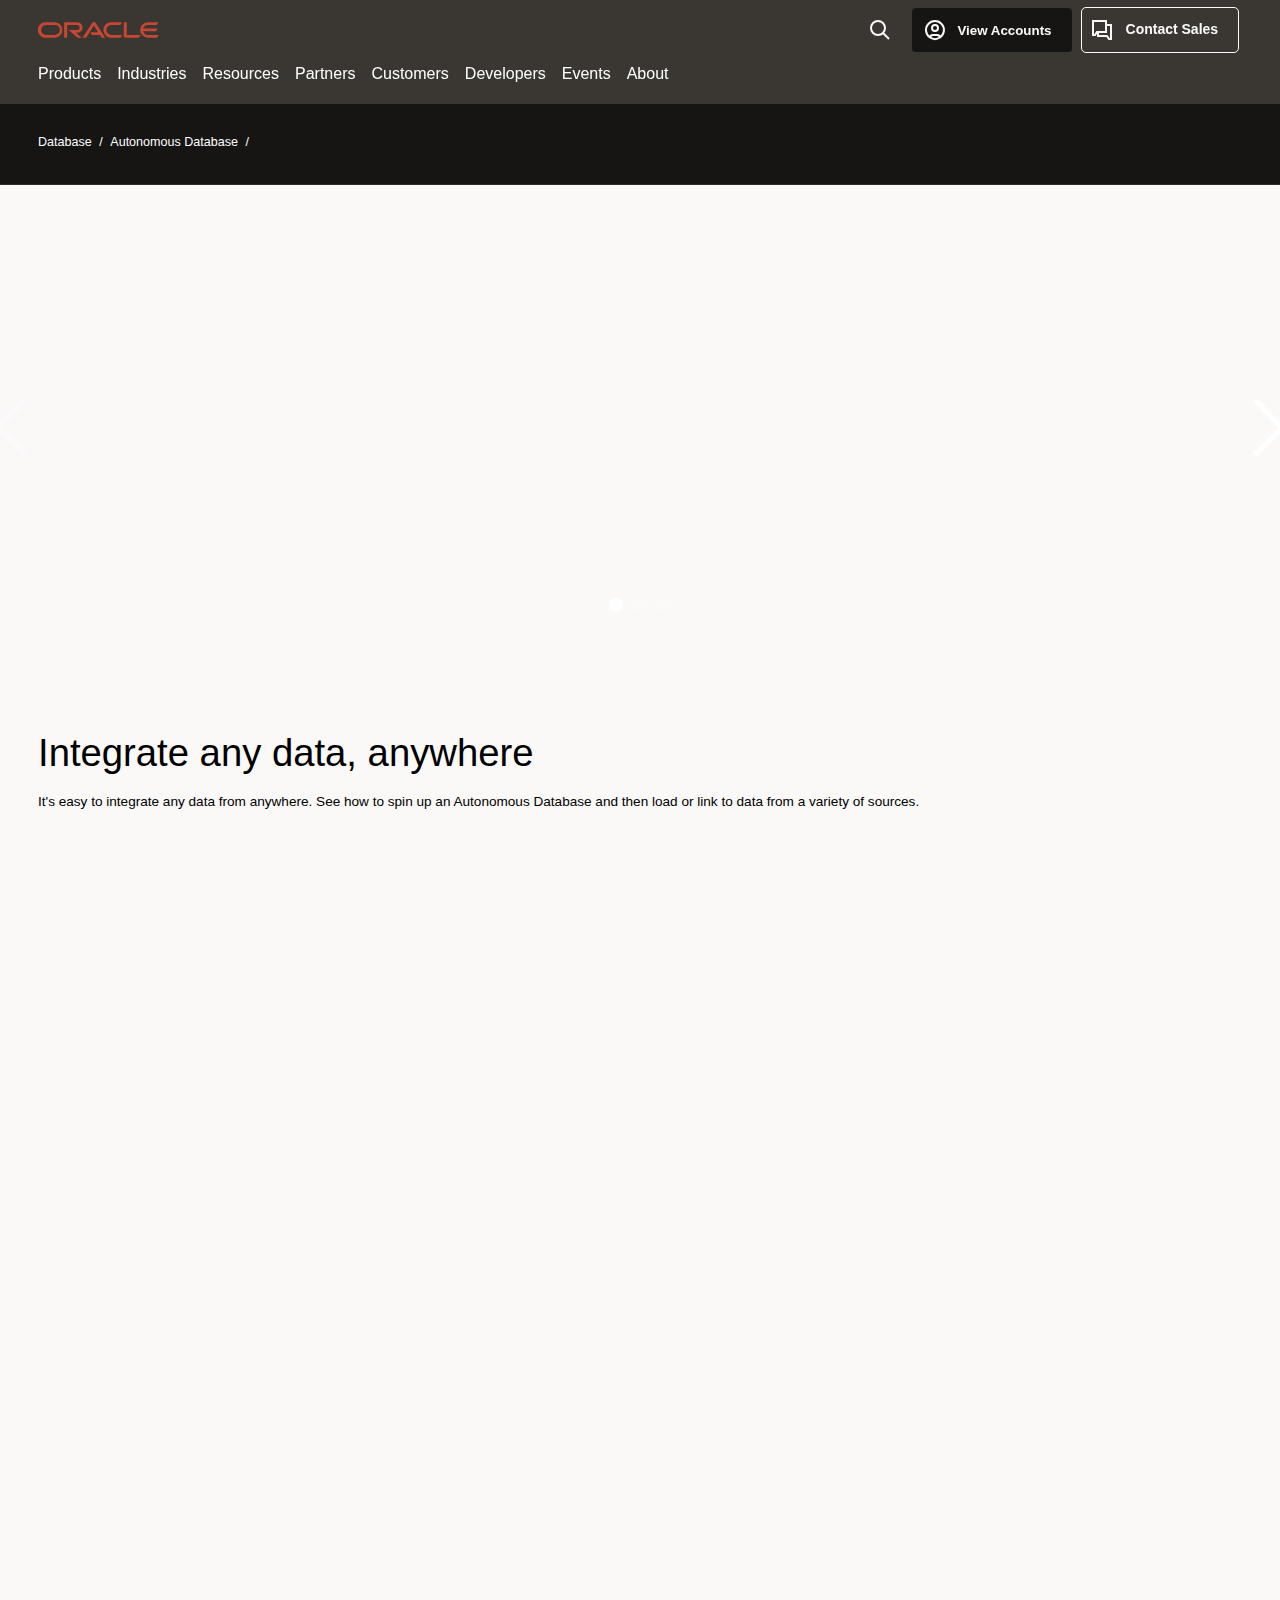
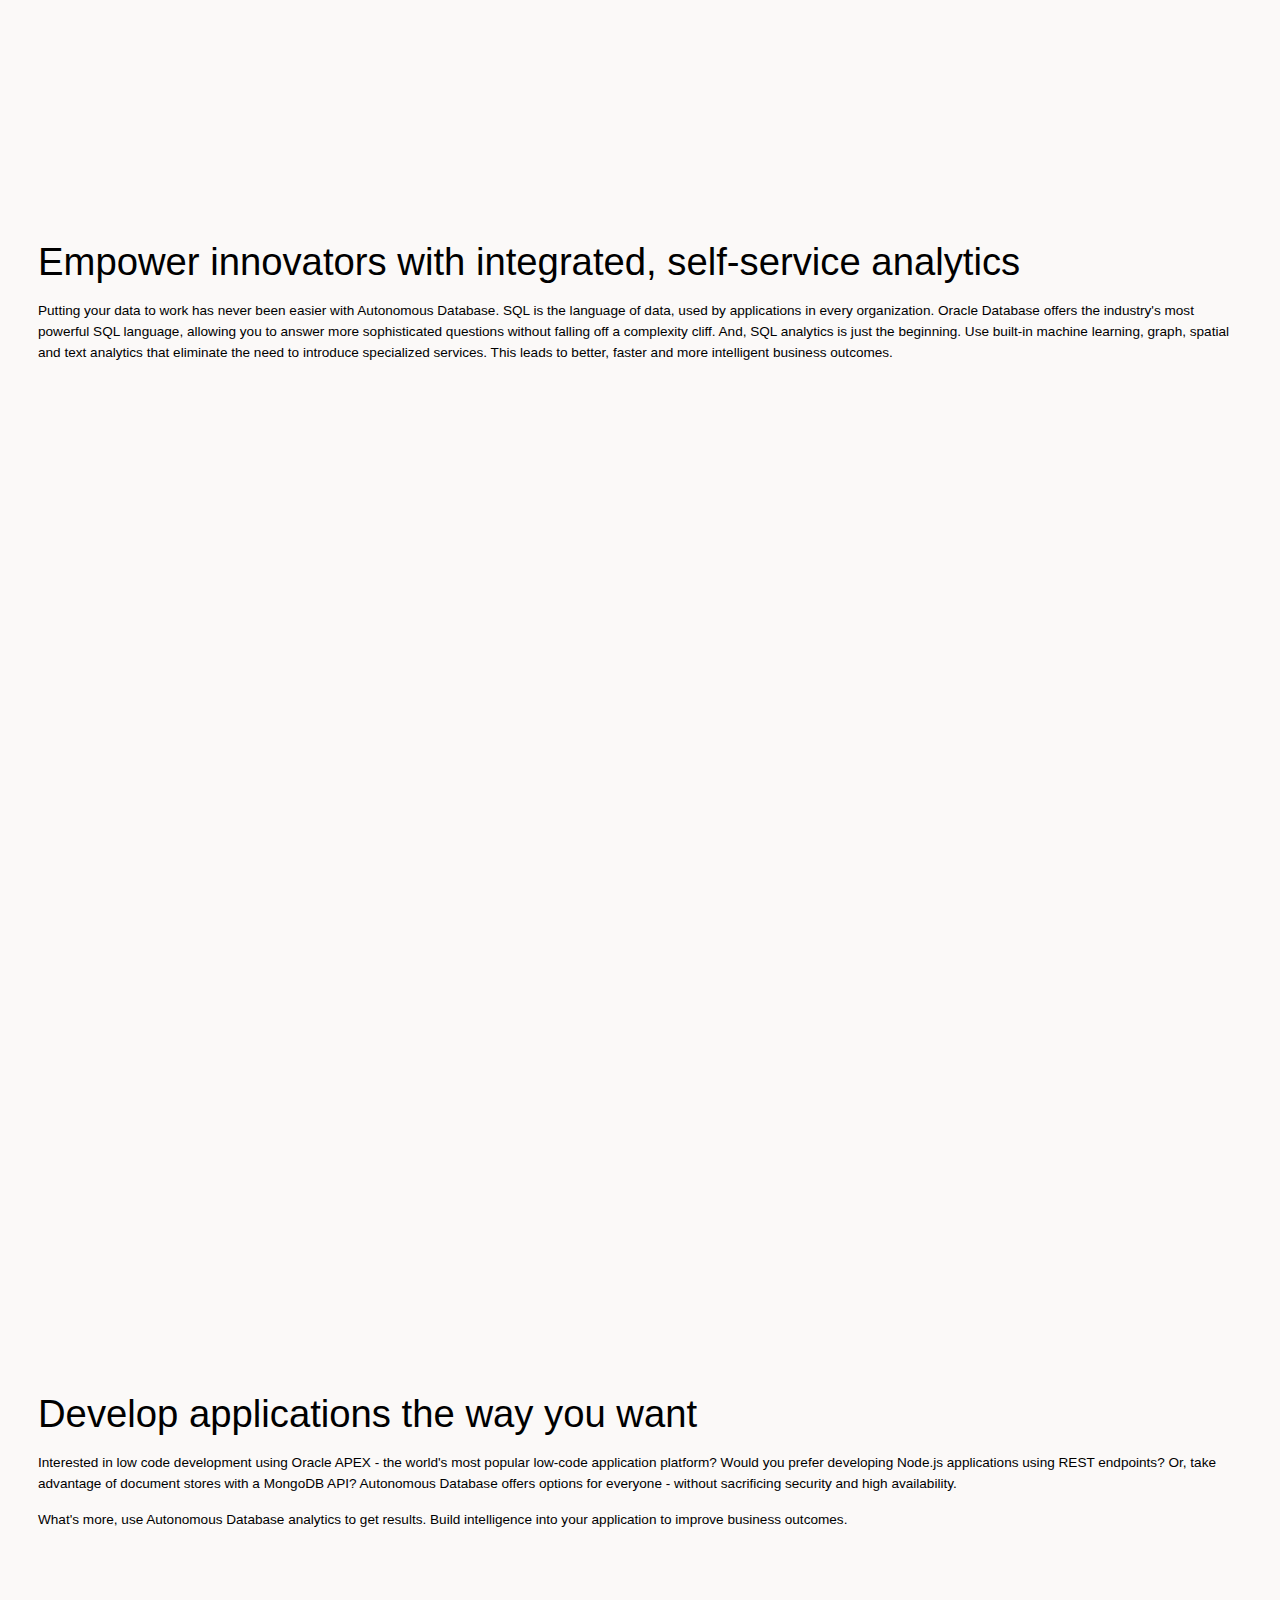
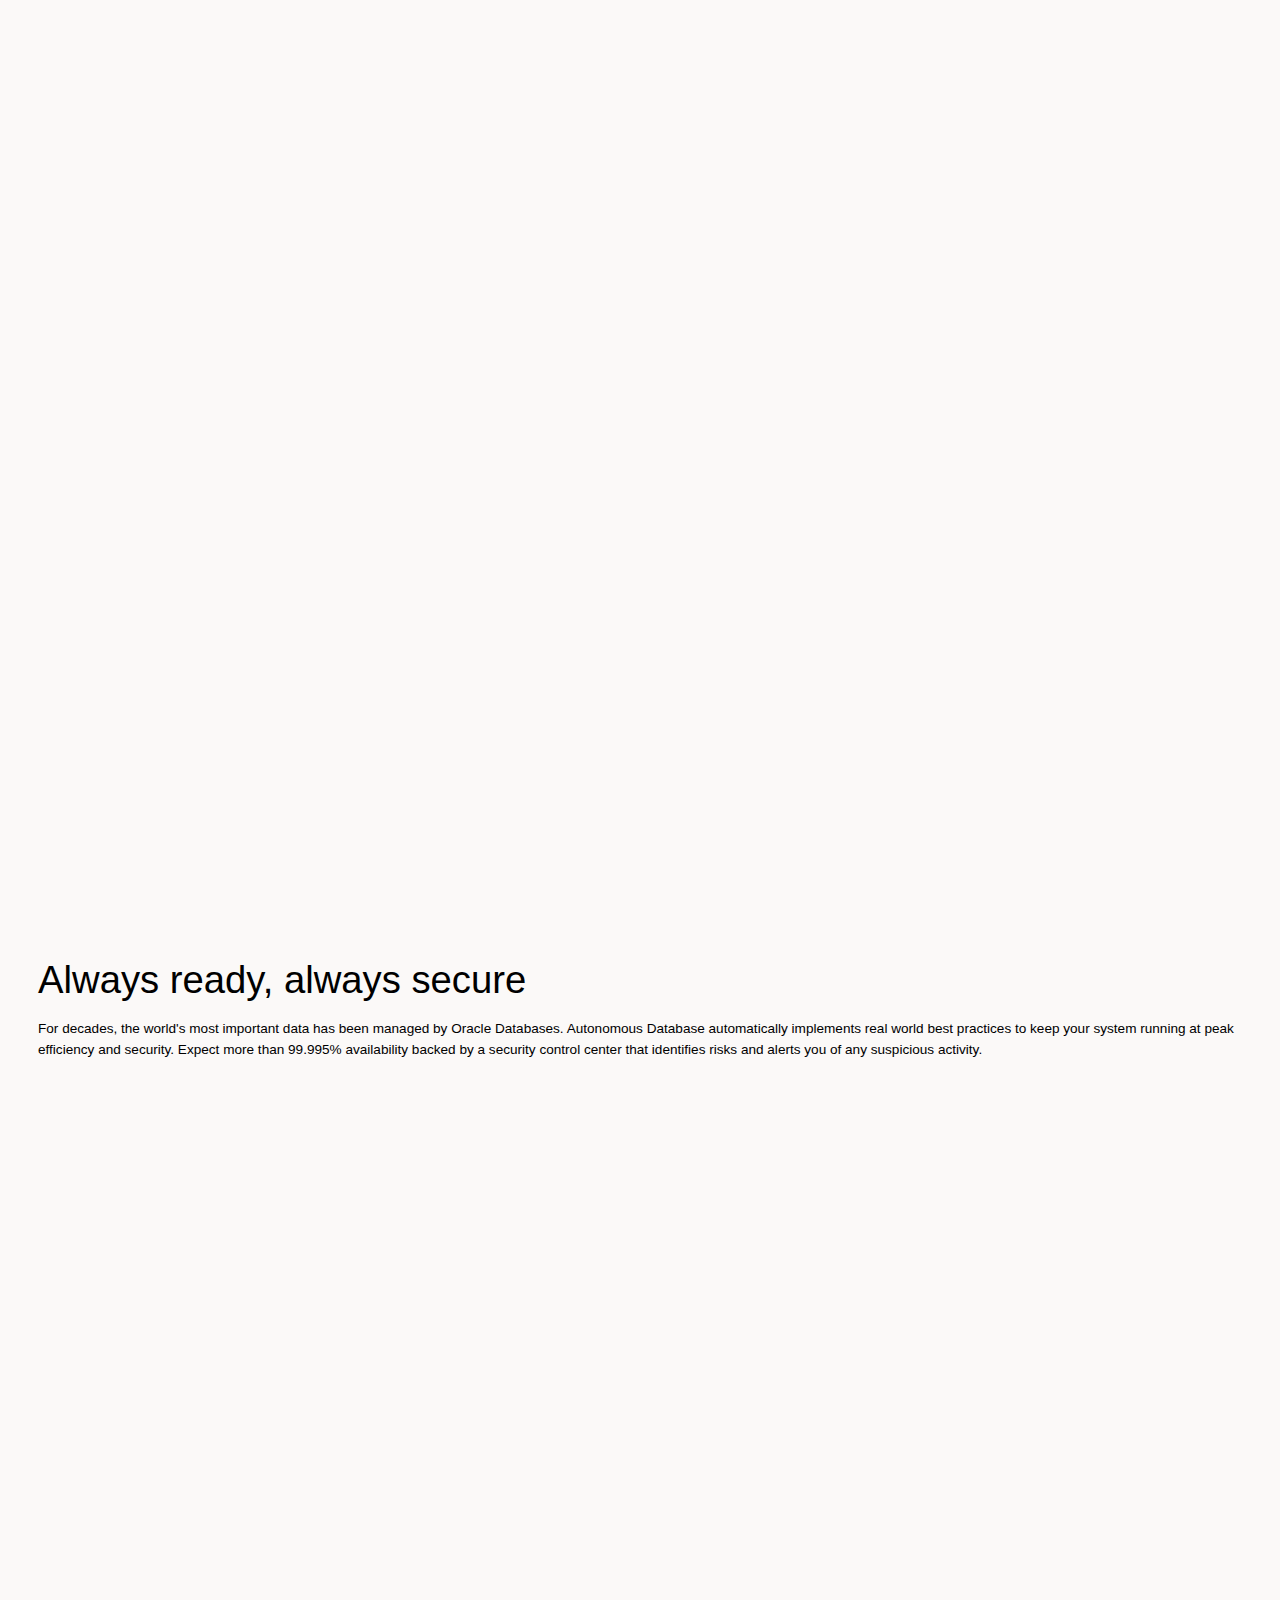
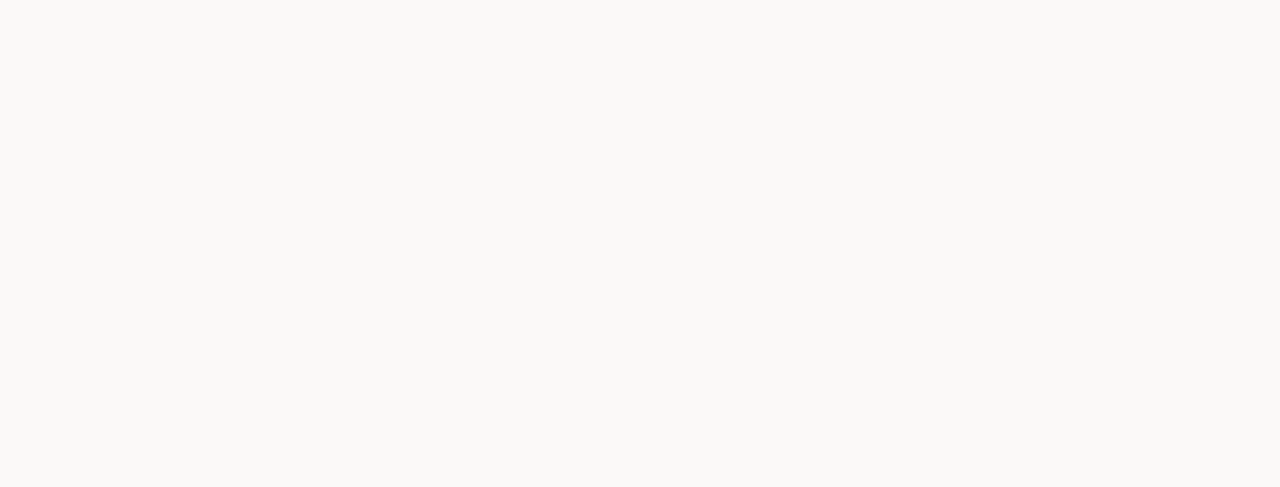
==== index.html @ 9e3d897b "image path" ====
<!DOCTYPE html>
<!DOCTYPE html>
<html lang="en-US" class="no-js">

<head>

	<title>Do More with Autonomous Database</title>

	<!-- BEGIN OCOM CSS/JS -->
	<script>
		!function(){
			var d=document.documentElement;d.className=d.className.replace(/no-js/,'js');
			if(document.location.href.indexOf('betamode=') > -1) document.write('<script src="asset/web/js/ocom-betamode.js"><\/script>');
		}();
	</script>
	<link data-wscss href="asset/web/css/ocom-v1-base.css" rel="stylesheet">
	<link data-wscss href="asset/web/css/ocom-v1-styles.css" rel="preload" as="style" onload="this.rel='stylesheet'" onerror="this.rel='stylesheet'">

	<noscript>
		<link href="asset/web/css/ocom-v1-styles.css" rel="stylesheet">
	</noscript>

	<link data-wsjs data-reqjq href="asset/web/js/ocom-v1-base.js" rel="preload" as="script">
	<link data-wsjs data-reqjq href="asset/web/js/ocom-v1-lib.js" rel="preload" as="script">

	<script data-wsjs src="asset/web/js/jquery-min.js" async onload="$('head link[data-reqjq][rel=preload]').each(function(){var a=document.createElement('script');a.async=false;a.src=$(this).attr('href');this.parentNode.insertBefore(a, this);});$(function(){$('script[data-reqjq][data-src]').each(function(){this.async=true;this.src=$(this).data('src');});});"></script>

	<!-- END OCOM CSS/JS -->

	<meta http-equiv="Content-Type" content="text/html; charset=utf-8">
	<meta name="viewport" content="width=device-width, initial-scale=1, maximum-scale=1">

	<meta name="siteid" content="us">
	<meta name="countryid" content="US">
	<meta name="country" content="United States">
	<meta name="Language" content="en">
	<meta name="altpages" content="ae,ae-ar,ar,au,br,ca-en,ca-fr,cn,co,cz,de,es,fr,in,it,jp,kr,mx,nl,pl,ro,ru,se,tr,tw,uk">

	

	</head>
	<body class="f11 f11v6">
		<div class="f11w1">

		<!-- U30v3 -->
<style>
	#u30{opacity:1 !important;filter:opacity(100%) !important;position:sticky;top:0}
	.u30v3{background:#3a3632;height:50px;overflow:hidden;border-top:5px solid #3a3632;border-bottom:5px solid #3a3632}
	#u30nav,#u30tools{visibility:hidden}
	.u30v3 #u30logo {width:121px;height: 44px;display: inline-flex;justify-content: flex-start;}
	#u30:not(.u30mobile) .u30-oicn-mobile,#u30.u30mobile .u30-oicn{display:none}
	#u30logo svg{height:auto;align-self:center}
	.u30brand{height:50px;display:flex;flex-direction:column;justify-content:center;align-items:flex-start;max-width:1344px;padding:0 48px;margin:0 auto}
	.u30brandw1{display:flex;flex-direction:row;color:#fff;text-decoration:none;align-items:center}
	@media (max-width:1024px){.u30brand{padding:0 24px}}
	#u30skip2,#u30skip2content{transform:translateY(-100%);position:fixed}
	.rtl #u30{direction:rtl}
</style>


<section id="u30" class="u30 u30v3 pause" data-trackas="header">

	<div id="u30skip2">
		<ul>
			<li><a id="u30skip2c" href="#maincontent">Skip to content</a></li>
			<li><a id="u30acc" href="https://www.oracle.com/corporate/accessibility/">Accessibility Policy</a></li>
		</ul>
	</div>

	<div class="u30w1 cwidth" id="u30w1">

		<div id="u30brand" class="u30brand">
			<div class="u30brandw1">

				<a id="u30btitle" href="https://www.oracle.com/" data-lbl="logo" aria-label="Home">
					<div id="u30logo">
						<svg class="u30-oicn-mobile" xmlns="http://www.w3.org/2000/svg" width="32" height="21" viewBox="0 0 32 21"><path fill="#C74634" d="M9.9,20.1c-5.5,0-9.9-4.4-9.9-9.9c0-5.5,4.4-9.9,9.9-9.9h11.6c5.5,0,9.9,4.4,9.9,9.9c0,5.5-4.4,9.9-9.9,9.9H9.9 M21.2,16.6c3.6,0,6.4-2.9,6.4-6.4c0-3.6-2.9-6.4-6.4-6.4h-11c-3.6,0-6.4,2.9-6.4,6.4s2.9,6.4,6.4,6.4H21.2"/></svg>
						<svg class="u30-oicn" xmlns="http://www.w3.org/2000/svg"  width="231" height="30" viewBox="0 0 231 30" preserveAspectRatio="xMinYMid"><path fill="#C74634" d="M99.61,19.52h15.24l-8.05-13L92,30H85.27l18-28.17a4.29,4.29,0,0,1,7-.05L128.32,30h-6.73l-3.17-5.25H103l-3.36-5.23m69.93,5.23V0.28h-5.72V27.16a2.76,2.76,0,0,0,.85,2,2.89,2.89,0,0,0,2.08.87h26l3.39-5.25H169.54M75,20.38A10,10,0,0,0,75,.28H50V30h5.71V5.54H74.65a4.81,4.81,0,0,1,0,9.62H58.54L75.6,30h8.29L72.43,20.38H75M14.88,30H32.15a14.86,14.86,0,0,0,0-29.71H14.88a14.86,14.86,0,1,0,0,29.71m16.88-5.23H15.26a9.62,9.62,0,0,1,0-19.23h16.5a9.62,9.62,0,1,1,0,19.23M140.25,30h17.63l3.34-5.23H140.64a9.62,9.62,0,1,1,0-19.23h16.75l3.38-5.25H140.25a14.86,14.86,0,1,0,0,29.71m69.87-5.23a9.62,9.62,0,0,1-9.26-7h24.42l3.36-5.24H200.86a9.61,9.61,0,0,1,9.26-7h16.76l3.35-5.25h-20.5a14.86,14.86,0,0,0,0,29.71h17.63l3.35-5.23h-20.6" transform="translate(-0.02 0)" /></svg>
					</div>
				</a>

			</div>
		</div>

		<div id="u30nav" class="u30nav" data-closetxt="Close Menu" data-trackas="menu">
			<nav id="u30navw1" aria-label="Oracle website">
				<button data-navtarget="products" aria-controls="products" aria-expanded="false" class="u30navitem">Products</button>
				<button data-navtarget="industries" aria-controls="industries" aria-expanded="false" class="u30navitem">Industries</button>
				<button data-navtarget="resources" aria-controls="resources" aria-expanded="false" class="u30navitem">Resources</button>
				<button data-navtarget="partners" aria-controls="partners" aria-expanded="false" class="u30navitem">Partners</button>
				<button data-navtarget="customers" aria-controls="customers" aria-expanded="false" class="u30navitem">Customers</button>
				<button data-navtarget="developers" aria-controls="developers" aria-expanded="false" class="u30navitem">Developers</button>
				<button data-navtarget="events" aria-controls="events" aria-expanded="false" class="u30navitem">Events</button>
				<button data-navtarget="about" aria-controls="about" aria-expanded="false" class="u30navitem">About</button>
			</nav>
		</div>

		<div id="u30tools" class="u30tools">

			<div id="u30search">
				<div id="u30searchw1">
					<div id="u30searchw2">
						<form name="u30searchForm" id="u30searchForm" data-contentpaths="/content/Web/Shared/Auto-Suggest Panel Event" method="get" action="/search">
							<input type="hidden" name="Nty" value="1">
							<input type="hidden" name="Dy" value="1">
							<!--<input type="hidden" name="Ntk" value="SI-Global">-->
							<input type="hidden" name="Ntk" value="SI-ALL5">
							<input type="hidden" name="cty" value="us">
							<input type="hidden" name="lang" value="en">
							<input type="hidden" name="NoBstNoRec" value="no">
							<div class="u30s1">
								<button id="u30closesearch" aria-label="Close Search" type="button">
									<span>Close Search</span>
									<svg width="9" height="14" viewBox="0 0 9 14" fill="none" xmlns="http://www.w3.org/2000/svg"><path d="M8 13L2 7L8 1" stroke="#161513" stroke-width="2"/></svg>
								</button>
								<span class="u30input">

									<div class="u30inputw1">
										<input id="u30input" name="Ntt" value="" type="text" placeholder="Search" autocomplete="off" aria-autocomplete="both" aria-activedescendant="" aria-label="Search Oracle.com" role="combobox" aria-expanded="false" aria-owns="u30autosuggest" aria-haspopup="listbox">
									</div>

									<div id="u30searchw3">
										<ul role="listbox" id="u30autosuggest">

										</ul>
										<div id="u30results">
											<button id="u30closeresults" aria-label="Close Results" type="button">
												<svg xmlns="http://www.w3.org/2000/svg" width="24" height="24" viewBox="0 0 24 24">
													<path d="M7,7 L17,17"></path>
													<path d="M17,7 L7,17"></path>
												</svg>
												<span>Close</span>
											</button>
											<div id="u30resultsw1">

											</div>
											<div id="u30noresults">
												<div class="u30result noresults">
													<div>No results found</div>
													<p>Your search did not match any results.</p>
													<p>We suggest you try the following to help find what you're looking for:</p>
													<ul class="u30nr1">
														<li>Check the spelling of your keyword search.</li>
														<li>Use synonyms for the keyword you typed, for example, try "application" instead of "software."</li>
														<li>Start a new search.</li>
													</ul>
												</div>
											</div>
										</div>
									</div>
									<span class="u30submit">
										<input class="u30searchbttn" type="submit" value="Submit Search">
									</span>
									<button id="u30clear" type="reset" aria-label="Clear Search">
										<span>Clear Search</span>
										<svg width="20" height="20" viewBox="0 0 20 20" fill="none" xmlns="http://www.w3.org/2000/svg"><path d="M7 7L13 13M7 13L13 7M19 10C19 14.9706 14.9706 19 10 19C5.02944 19 1 14.9706 1 10C1 5.02944 5.02944 1 10 1C14.9706 1 19 5.02944 19 10Z" stroke="#161513" stroke-width="2"/></svg>
									</button>
								</span>
							</div>
						</form>
						<div id="u30announce" data-alerttxt="suggestions found to navigate use up and down arrows" class="u30visually-hidden" aria-live="polite"></div>
					</div>
				</div>
				<button class="u30searchBtn" id="u30searchBtn" type="button" aria-label="Open Search Field" aria-expanded="false">
					<span>Search</span>
					<svg xmlns="http://www.w3.org/2000/svg" viewBox="0 0 24 24" width="24" height="24"><path d="M15,15l6,6M17,10a7,7,0,1,1-7-7A7,7,0,0,1,17,10Z"/></svg>
				</button>
			</div>

			<div id="u30-profile" class="u30-profile">
				<button id="u30-flyout" data-lbl="sign-in-account" aria-expanded="false">
					<svg xmlns="http://www.w3.org/2000/svg" viewBox="0 0 24 24" width="24" height="24"><path d="M17,19.51A3,3,0,0,0,14,17H10a3,3,0,0,0-3,2.51m9.92,0a9,9,0,1,0-9.92,0m9.92,0a9,9,0,0,1-9.92,0M15,10a3,3,0,1,1-3-3A3,3,0,0,1,15,10Z"/></svg>
					<span class="acttxt">View Accounts</span>
				</button>
				<div id="u30-profilew1">

					<button id="u30actbck" aria-label="close account flyout"><span class="u30actbcktxt">Back</span></button>

					<div class="u30-profilew2">
						<span class="u30acttitle">Cloud Account</span>
						<a href="cloud.oracle.com" class=" u30darkcta u30cloudbg" data-lbl="sign-in-to-cloud">Sign in to Cloud</a>
						<a href="placeholder.html" class="u30lightcta" data-lbl="try-free-cloud-trial">Sign Up for Free Cloud Tier</a>
					</div>

					<span class="u30acttitle">Oracle Account</span>
					<ul class="u30l-out">
						<li><a href="https://www.oracle.com/webapps/redirect/signon?nexturl=" data-lbl="profile:sign-in-account" class="u30darkcta">Sign-In</a></li>
						<li><a href="https://profile.oracle.com/myprofile/account/create-account.jspx" data-lbl="profile:create-account" class="u30lightcta">Create an Account</a></li>
					</ul>
					<ul class="u30l-in">
						<li><a href="https://www.oracle.com/corporate/contact/help.html" data-lbl="help">Help</a></li>
						<li><a href="javascript:sso_sign_out();" id="u30pfile-sout" data-lbl="signout">Sign Out</a></li>
					</ul>

				</div>
			</div>

			<div class="u30-contact">
				<a href="https://www.oracle.com/corporate/contact/" data-lbl="contact-us" title="Contact Sales"><span>Contact Sales</span></a>
			</div>

			<a href="https://webstandards.oraclecorp.com/redwood/template-sample/redwood-menucontent-global.html" id="u30ham" role="button" aria-expanded="false" aria-haspopup="true" aria-controls="u30navw1">
				<svg xmlns="http://www.w3.org/2000/svg" width="24" height="24" viewBox="0 0 24 24">
					<title>Menu</title>
					<path d="M16,4 L2,4" class="p1"></path>
					<path d="M2,12 L22,12" class="p2"></path>
					<path d="M2,20 L16,20" class="p3"></path>
					<path d="M0,12 L24,12" class="p4"></path>
					<path d="M0,12 L24,12" class="p5"></path>
				</svg>
				<span>Menu</span>
			</a>

		</div>

	</div>

	<script>

	var u30min = [722,352,0,0];
	var u30brsz = new ResizeObserver(u30 => {

		document.getElementById('u30').classList.remove('u30mobile','u30tablet','u30notitle');
		let u30b = document.getElementById('u30brand').offsetWidth,
			u30t = document.getElementById('u30tools').offsetWidth ;
			u30v = document.getElementById('u30navw1');
			u30w = document.getElementById('u30w1').offsetWidth - 48;
		if((u30b + u30t) > u30min[0]){
			u30min[2] = ((u30b + u30t) > 974) ? u30b + u30t + 96 : u30b + u30t + 48;
		}else{
			u30min[2] = u30min[0];
		}

		u30min[3] = ((u30b + 112) > u30min[1]) ? u30min[3] = u30b + 112 : u30min[3] = u30min[1];

		u30v.classList.add('u30navchk');
		u30min[2] = (u30v.lastElementChild.getBoundingClientRect().right > u30min[2]) ? Math.ceil(u30v.lastElementChild.getBoundingClientRect().right) : u30min[2];
		u30v.classList.remove('u30navchk');

		if(u30w <= u30min[3]){
			document.getElementById('u30').classList.add('u30notitle');
		}
		if(u30w <= u30min[2]){
			document.getElementById('u30').classList.add('u30mobile');
		}

	});

	var u30wrsz = new ResizeObserver(u30 => {
		let u30n = document.getElementById('u30navw1').getBoundingClientRect().height,
		u30h = u30[0].contentRect.height;
		let u30c = document.getElementById('u30').classList,
			u30w = document.getElementById('u30w1').offsetWidth - 48,
			u30m = 'u30mobile',
			u30t = 'u30tablet';

		if(u30c.contains('navexpand') && u30c.contains(u30m) && u30w > u30min[2]){
			if(!document.querySelector('button.u30navitem.active')){
				document.getElementById('u30ham').click();
			}
			u30c.remove(u30m);
			if(document.getElementById('u30').getBoundingClientRect().height > 80){
				u30c.add(u30t);
			}else{
				u30c.remove(u30t);
			}
		}else if(u30w <= u30min[2]){
			if(getComputedStyle(document.getElementById('u30tools')).visibility != "hidden"){
				u30c.add(u30m);
				u30c.remove(u30t);
			}
		}else if(u30n < 30 && u30h > 80){
			u30c.add(u30t);
			u30c.remove(u30m);
		}else if(u30n > 30){
			u30c.add(u30m);
			u30c.remove(u30t);
		}else if(u30n < 30 && u30h <= 80){
			u30c.remove(u30m);
			if(document.getElementById('u30').getBoundingClientRect().height > 80){
				u30c.add(u30t);
			}else{
				u30c.remove(u30t);
			}
		}
	});
	u30brsz.observe(document.getElementById('u30btitle'));
	u30wrsz.observe(document.getElementById('u30'));
	</script>

</section>

<!-- /CH11v0 --><!-- U03v5 -->
<nav class="u03 u03v5" data-trackas="breadcrumb" data-ocomid="u03" data-a11y="true">
	<div class="cwidth">
		<div class="u03w1">

			<ul>
			<li><a href="https://www.oracle.com/database/">Database</a></li>
			<li><a href="https://www.oracle.com/autonomous-database/">Autonomous Database</a></li>
			</ul>
		</div>

	</div>
</nav>

<!-- /CT12v0 --><!-- CH13v3 -->
<!-- Hero -->
<section class="ch13 ch13v3 txtlight bgimg cpad" data-trackas="ch13" data-ocomid="ch13">
	
	<div class="ch13bg" style="background-image:url(/adb-demo/asset/images/ch13-bgfpo-02.jpeg);"></div>
	

	<div class="o-crsl col1" data-ocomid="ocrsl">
		<div class="crsl-slider">

			<div class="col-item">
				<div class="ch13w1 cwidth">
					<div class="col-framework col2 col-justified col-gutters">
						<div class="col-w1">
							<div class="col-item">
								<div class="col-item-w1">
									<h2>Do More with Autonomous Database</h2>
									<p>Oracle Autonomous Database is not just a database. It's a complete, self-service data management platform that enables 
										you to focus on innovating and gaining insights from all your data. And, you can sleep at night with the confidence that your data is always safe
										and available.</p>
								</div>
							</div>
							<div class="col-item">
								<div class="col-item-w1">
									<div class="ytembed ytvideo ytthumbnail" data-ytid="BbfOS2xgN7Q" aria-label="Oracle Autonomous Database: Revolutionizing Data Management video"></div>
								</div>
							</div>
						</div>
					</div>	
				</div>
				<div class="col-item-w2"><p><br/></p></div>
			</div>
			
			<div class="col-item">
				<div class="ch13w1 cwidth">
					<div class="col-framework col2 col-justified col-gutters">
						<div class="col-w1">
							<div class="col-item">
								<div class="col-item-w1">
									<h2>Do More with Autonomous Database</h2>
									<p>Lorem ipsum dolor sit amet, consectetur adipisicing elit sed do eiusmod
									tempor incididunt ut labore et dolore magna aliqua. Ut enim ad minim veniam,
									quis nostrud exercitation ullamco laboris nisi ut aliquip ex ea commodo
									consequat. Duis aute irure dolor in reprehenderit in voluptate velit esse
									cillum dolore eu fugiat nulla pariatur.</p>
									<div class="ch13w2">
										<div class="ch13w3">
											<div class="ch13w5">
												<div class="icn-img icn-circle icn-large-quote bgslate" aria-hidden="true">&nbsp;</div>
											</div>
										</div>
										<div class="ch13w4">
											<p>“Lorem ipsum dolor sit amet dolor adipiscing elit. Cras luctus erat nec volutpat consequat.”</p>
											<div class="ch13w6">
												&mdash; Payscout CEO Lorem Ipsum Dolor Sit Amet
											</div>
										</div>
									</div>
									<p>Lorem ipsum dolor sit amet, consectetur adipisicing elit, sed do eiusmod
									tempor incididunt ut labore et dolore magna aliqua.</p>
								</div>
							</div>
							<div class="col-item">
								<div class="col-item-w1">
									<div class="ytembed ytvideo ytthumbnail" data-ytid="BbfOS2xgN7Q" aria-label="Oracle Autonomous Database: Revolutionizing Data Management video"></div>
								</div>
							</div>
						</div>
					</div>	
				</div>
			</div>

			<div class="col-item">
				<div class="ch13w1 cwidth">
					<div class="col-framework col2 col-justified col-gutters">
						<div class="col-w1">
							<div class="col-item">
								<div class="col-item-w1">
									<h2>Do More with Autonomous Database</h2>
									<p>Oracle Autonomous Database is not just a database. It's a complete, self-service data management platform that enables 
										you to focus on innovating and gaining insights from all your data. And, you can sleep at night with the confidence that your data is always safe
										and available.
									</p>
									<div class="ch13w2">
										<div class="ch13w3">
											<div class="ch13w5">
												<div class="icn-img icn-circle icn-large-quote bgslate" aria-hidden="true">&nbsp;</div>
											</div>
										</div>
										<div class="ch13w4">
											<p>“Lorem ipsum dolor sit amet dolor adipiscing elit. Cras luctus erat nec volutpat consequat.”</p>
											<div class="ch13w6">
												&mdash; Payscout CEO Lorem Ipsum Dolor Sit Amet
											</div>
										</div>
									</div>
									<p>Lorem ipsum dolor sit amet, consectetur adipisicing elit, sed do eiusmod
									tempor incididunt ut labore et dolore magna aliqua.</p>
								</div>
							</div>
							<div class="col-item">
								<div class="col-item-w1">
									<div class="ytembed ytvideo ytthumbnail" data-ytid="BbfOS2xgN7Q" aria-label="Oracle Autonomous Database: Revolutionizing Data Management video"></div>
								</div>
							</div>
						</div>
					</div>	
				</div>
			</div>

		</div>
	</div>


</section>

<!-- Begin videos-->
<section class="cb101 cb101v0 cpad" data-trackas="cb101" data-ocomid="cb101">
	<div class="cb101w1 cwidth">

		<h2>Integrate any data, anywhere</h2>
		<p>It's easy to integrate any data from anywhere. See how to spin up an Autonomous Database and then load or link to data from a 
			variety of sources.
		</p>

		<div class="col-framework col4 col-gutters col-justified col-top">
			<div class="col-w1">

				<div class="col-item">
					<div class="col-item-w1">
						<div class="ytembed ytvideo ytthumbnail" data-ytid="H07UArQgduc" aria-label="Lorem Ipsum video"></div>
					</div>
					<div class="col-item-w2">
						<h4>Create a database and take a tour</h4>
						<p>It takes just a few clicks and about two minutes to create a complete data management platform of any size that supports any type of workload. 
							Use your new database for departmental reporting, enterprise analytics or sophisticated transaction processing. Or anything in between!</p>
						<div class="col-item-w3 obttns">
							
								<a href="https://apexapps.oracle.com/pls/apex/r/dbpm/livelabs/view-workshop?wid=928" target="blank">
									Try it!
								</a>
							
						</div>							
					</div>
				</div>

				<div class="col-item">
					<div class="col-item-w1">
						<div class="ytembed ytvideo ytthumbnail" data-ytid="Gc3E4GTpyQM" aria-label="Integrate any data, anywhere"></div>
					</div>
					<div class="col-item-w2">
						<h4>Create and load tables with no coding</h4>
						<p>Data is stored in a variety of file types (CSV, JSON, Apache Parquet) in an Oracle Object Storage data lake. Create database tables and import that data without writing a single line of code. It's never been easier or more productive.</p>
						<div class="col-item-w3 obttns">
							
								<a href="https://apexapps.oracle.com/pls/apex/r/dbpm/livelabs/view-workshop?wid=928" target="blank">
									Try it!
								</a>
							
						</div>							
					</div>
				</div>

				<div class="col-item">
					<div class="col-item-w1">
						<div class="ytembed ytvideo ytthumbnail" data-ytid="Gc3E4GTpyQM" aria-label="Create and Load Autonomous Database tables with no code"></div>
					</div>
					<div class="col-item-w2">
						<h4>Create and load tables with no coding</h4>
						<p>Autonomous Database makes it easy for anyone to create tables and load those tables from object storage files. 
							Check out how this is done with Data Studio.
						</p>
					</div>
					<div class="col-item-w3">
						<a href="placeholder.html" class="cta-lnk">Join the Conversation</a>
					</div>
				</div>
			</div>
		</div>
	</div>
</section>

<section class="cb101 cb101v0 cpad" data-trackas="cb101" data-ocomid="cb101">
	<div class="cb101w1 cwidth">

		<h2>Empower innovators with integrated, self-service analytics</h2>
		<p>Putting your data to work has never been easier with Autonomous Database. SQL is the language of data, used by applications in every organization. 
			Oracle Database offers the industry's most powerful SQL language, allowing you to answer more sophisticated questions without falling off a complexity cliff. 
			And, SQL analytics is just the beginning. Use built-in machine learning, graph, spatial and text analytics that eliminate the need to introduce specialized 
			services. This leads to better, faster and more intelligent business outcomes.
		</p>

		<div class="col-framework col4 col-gutters col-justified col-top">
			<div class="col-w1">

				<div class="col-item">
					<div class="col-item-w1">
						<div class="ytembed ytvideo ytthumbnail" data-ytid="H07UArQgduc" aria-label="Lorem Ipsum video"></div>
					</div>
					<div class="col-item-w2">
						<h4>Create a database and take a tour</h4>
						<p>It takes just a few clicks and about two minutes to create a complete data management platform of any size that supports any type of workload. 
							Use your new database for departmental reporting, enterprise analytics or sophisticated transaction processing. Or anything in between!</p>
						<div class="col-item-w3 obttns">
							
								<a href="https://apexapps.oracle.com/pls/apex/r/dbpm/livelabs/view-workshop?wid=928" target="blank">
									Try it!
								</a>
							
						</div>							
					</div>
				</div>

				<div class="col-item">
					<div class="col-item-w1">
						<div class="ytembed ytvideo ytthumbnail" data-ytid="Gc3E4GTpyQM" aria-label="Integrate any data, anywhere"></div>
					</div>
					<div class="col-item-w2">
						<h4>Create and load tables with no coding</h4>
						<p>Data is stored in a variety of file types (CSV, JSON, Apache Parquet) in an Oracle Object Storage data lake. Create database tables and import that data without writing a single line of code. It's never been easier or more productive.</p>
						<div class="col-item-w3 obttns">
							
								<a href="https://apexapps.oracle.com/pls/apex/r/dbpm/livelabs/view-workshop?wid=928" target="blank">
									Try it!
								</a>
							
						</div>							
					</div>
				</div>

				<div class="col-item">
					<div class="col-item-w1">
						<div class="ytembed ytvideo ytthumbnail" data-ytid="Gc3E4GTpyQM" aria-label="Create and Load Autonomous Database tables with no code"></div>
					</div>
					<div class="col-item-w2">
						<h4>Create and load tables with no coding</h4>
						<p>Autonomous Database makes it easy for anyone to create tables and load those tables from object storage files. 
							Check out how this is done with Data Studio.
						</p>
					</div>
					<div class="col-item-w3">
						<a href="placeholder.html" class="cta-lnk">Join the Conversation</a>
					</div>
				</div>


			</div>
		</div>
	</div>
</section>

<section class="cb101 cb101v0 cpad" data-trackas="cb101" data-ocomid="cb101">
	<div class="cb101w1 cwidth">

		<h2>Develop applications the way you want</h2>
		<p>Interested in low code development using Oracle APEX - the world's most popular low-code application platform? Would you prefer developing 
			Node.js applications using REST endpoints? Or, take advantage of document stores with a MongoDB API? Autonomous Database offers options 
			for everyone - without sacrificing security and high availability.
		</p>
		<p>What's more, use Autonomous Database analytics to get results. Build intelligence into your application to improve business outcomes.
		</p>

		<div class="col-framework col4 col-gutters col-justified col-top">
			<div class="col-w1">

				<div class="col-item">
					<div class="col-item-w1">
						<div class="ytembed ytvideo ytthumbnail" data-ytid="H07UArQgduc" aria-label="Lorem Ipsum video"></div>
					</div>
					<div class="col-item-w2">
						<h4>Create a database and take a tour</h4>
						<p>It takes just a few clicks and about two minutes to create a complete data management platform of any size that supports any type of workload. 
							Use your new database for departmental reporting, enterprise analytics or sophisticated transaction processing. Or anything in between!</p>
						<div class="col-item-w3 obttns">
							
								<a href="https://apexapps.oracle.com/pls/apex/r/dbpm/livelabs/view-workshop?wid=928" target="blank">
									Try it!
								</a>
							
						</div>							
					</div>
				</div>

				<div class="col-item">
					<div class="col-item-w1">
						<div class="ytembed ytvideo ytthumbnail" data-ytid="Gc3E4GTpyQM" aria-label="Integrate any data, anywhere"></div>
					</div>
					<div class="col-item-w2">
						<h4>Create and load tables with no coding</h4>
						<p>Data is stored in a variety of file types (CSV, JSON, Apache Parquet) in an Oracle Object Storage data lake. Create database tables and import that data without writing a single line of code. It's never been easier or more productive.</p>
						<div class="col-item-w3 obttns">
							
								<a href="https://apexapps.oracle.com/pls/apex/r/dbpm/livelabs/view-workshop?wid=928" target="blank">
									Try it!
								</a>
							
						</div>							
					</div>
				</div>

				<div class="col-item">
					<div class="col-item-w1">
						<div class="ytembed ytvideo ytthumbnail" data-ytid="Gc3E4GTpyQM" aria-label="Create and Load Autonomous Database tables with no code"></div>
					</div>
					<div class="col-item-w2">
						<h4>Create and load tables with no coding</h4>
						<p>Autonomous Database makes it easy for anyone to create tables and load those tables from object storage files. 
							Check out how this is done with Data Studio.
						</p>
					</div>
					<div class="col-item-w3">
						<a href="placeholder.html" class="cta-lnk">Join the Conversation</a>
					</div>
				</div>


			</div>
		</div>
	</div>
</section>

<section class="cb101 cb101v0 cpad" data-trackas="cb101" data-ocomid="cb101">
	<div class="cb101w1 cwidth">

		<h2>Always ready, always secure</h2>
		<p>For decades, the world's most important data has been managed by Oracle Databases. Autonomous Database automatically implements real world best practices
			to keep your system running at peak efficiency and security. Expect more than 99.995% availability backed by a security control center that identifies risks and alerts you of any 
			suspicious activity.
		</p>

		<div class="col-framework col4 col-gutters col-justified col-top">
			<div class="col-w1">

				<div class="col-item">
					<div class="col-item-w1">
						<div class="ytembed ytvideo ytthumbnail" data-ytid="H07UArQgduc" aria-label="Lorem Ipsum video"></div>
					</div>
					<div class="col-item-w2">
						<h4>Create a database and take a tour</h4>
						<p>It takes just a few clicks and about two minutes to create a complete data management platform of any size that supports any type of workload. 
							Use your new database for departmental reporting, enterprise analytics or sophisticated transaction processing. Or anything in between!</p>
						<div class="col-item-w3 obttns">
							
								<a href="https://apexapps.oracle.com/pls/apex/r/dbpm/livelabs/view-workshop?wid=928" target="blank">
									Try it!
								</a>
							
						</div>							
					</div>
				</div>

				<div class="col-item">
					<div class="col-item-w1">
						<div class="ytembed ytvideo ytthumbnail" data-ytid="Gc3E4GTpyQM" aria-label="Integrate any data, anywhere"></div>
					</div>
					<div class="col-item-w2">
						<h4>Create and load tables with no coding</h4>
						<p>Data is stored in a variety of file types (CSV, JSON, Apache Parquet) in an Oracle Object Storage data lake. Create database tables and import that data without writing a single line of code. It's never been easier or more productive.</p>
						<div class="col-item-w3 obttns">
							
								<a href="https://apexapps.oracle.com/pls/apex/r/dbpm/livelabs/view-workshop?wid=928" target="blank">
									Try it!
								</a>
							
						</div>							
					</div>
				</div>

				<div class="col-item">
					<div class="col-item-w1">
						<div class="ytembed ytvideo ytthumbnail" data-ytid="Gc3E4GTpyQM" aria-label="Create and Load Autonomous Database tables with no code"></div>
					</div>
					<div class="col-item-w2">
						<h4>Create and load tables with no coding</h4>
						<p>Autonomous Database makes it easy for anyone to create tables and load those tables from object storage files. 
							Check out how this is done with Data Studio.
						</p>
					</div>
					<div class="col-item-w3">
						<a href="placeholder.html" class="cta-lnk">Join the Conversation</a>
					</div>
				</div>


			</div>
		</div>
	</div>
</section>

</div>
</body>
</html>
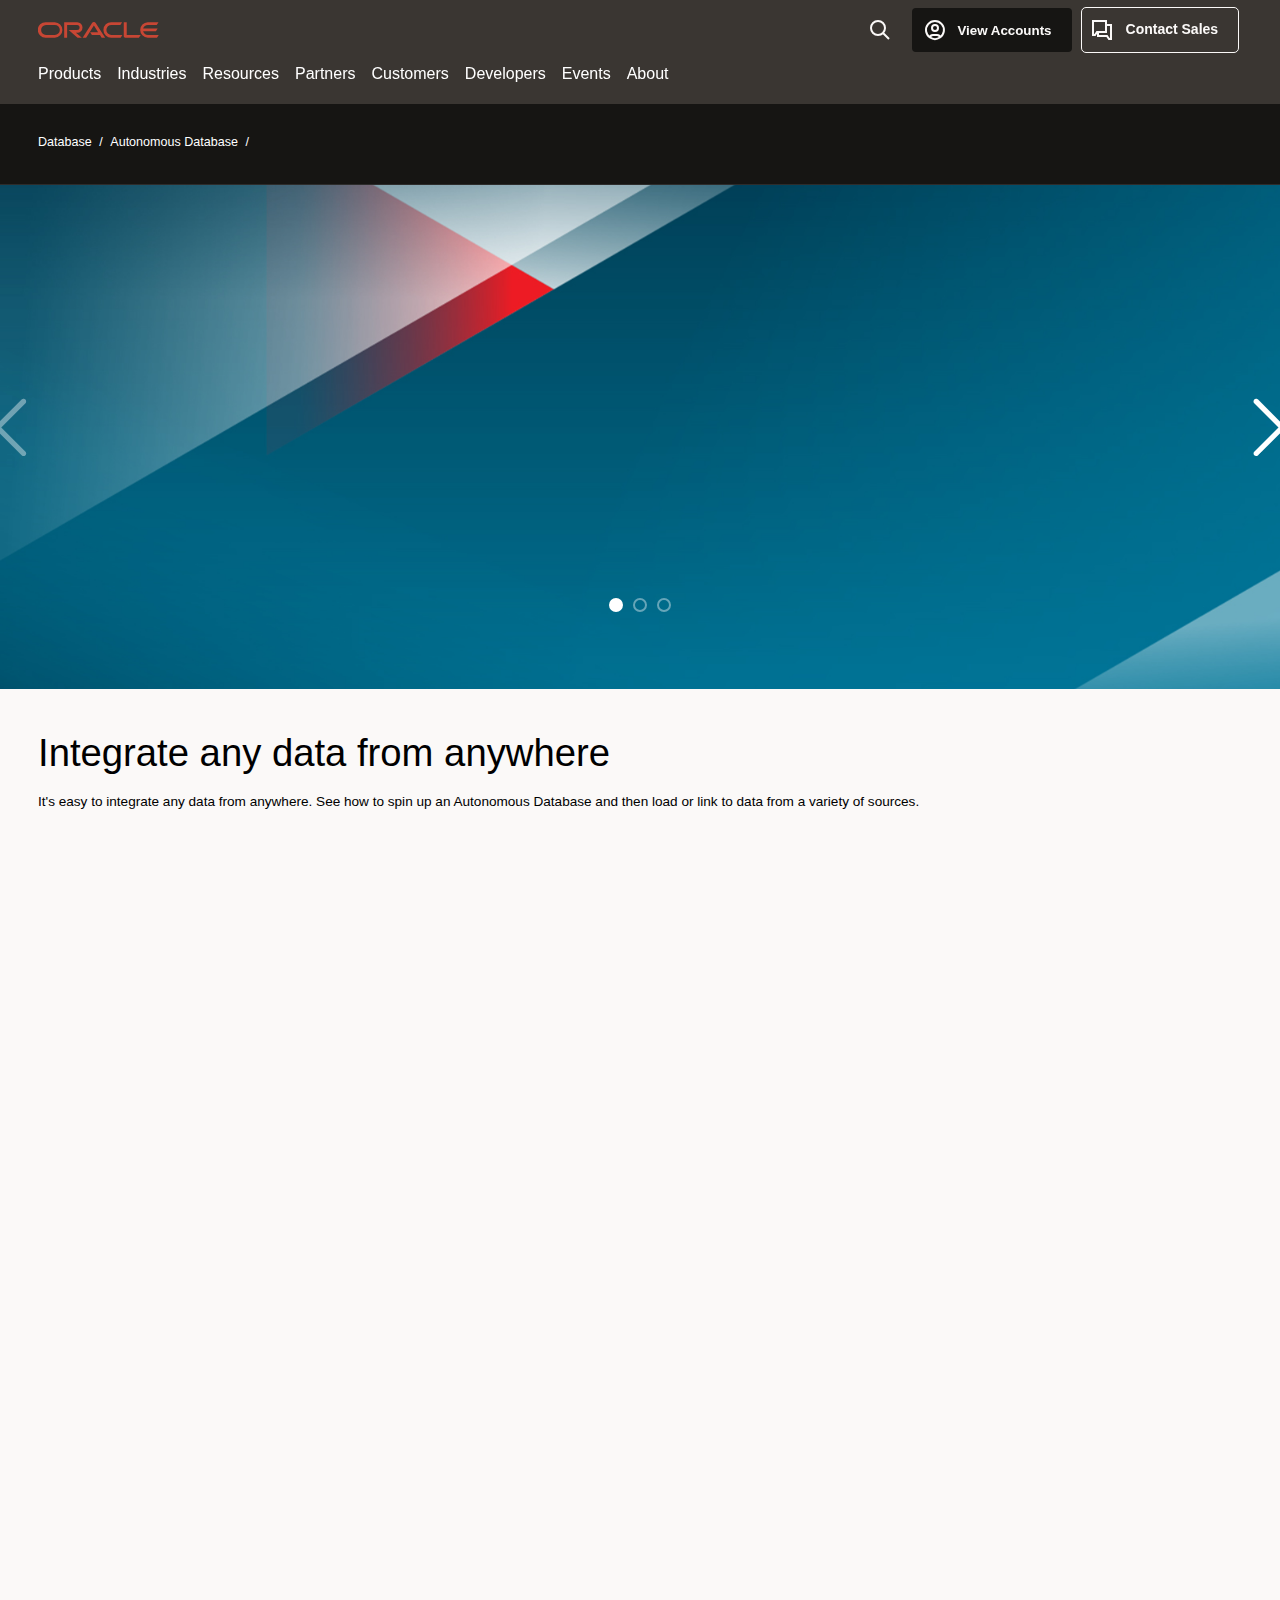
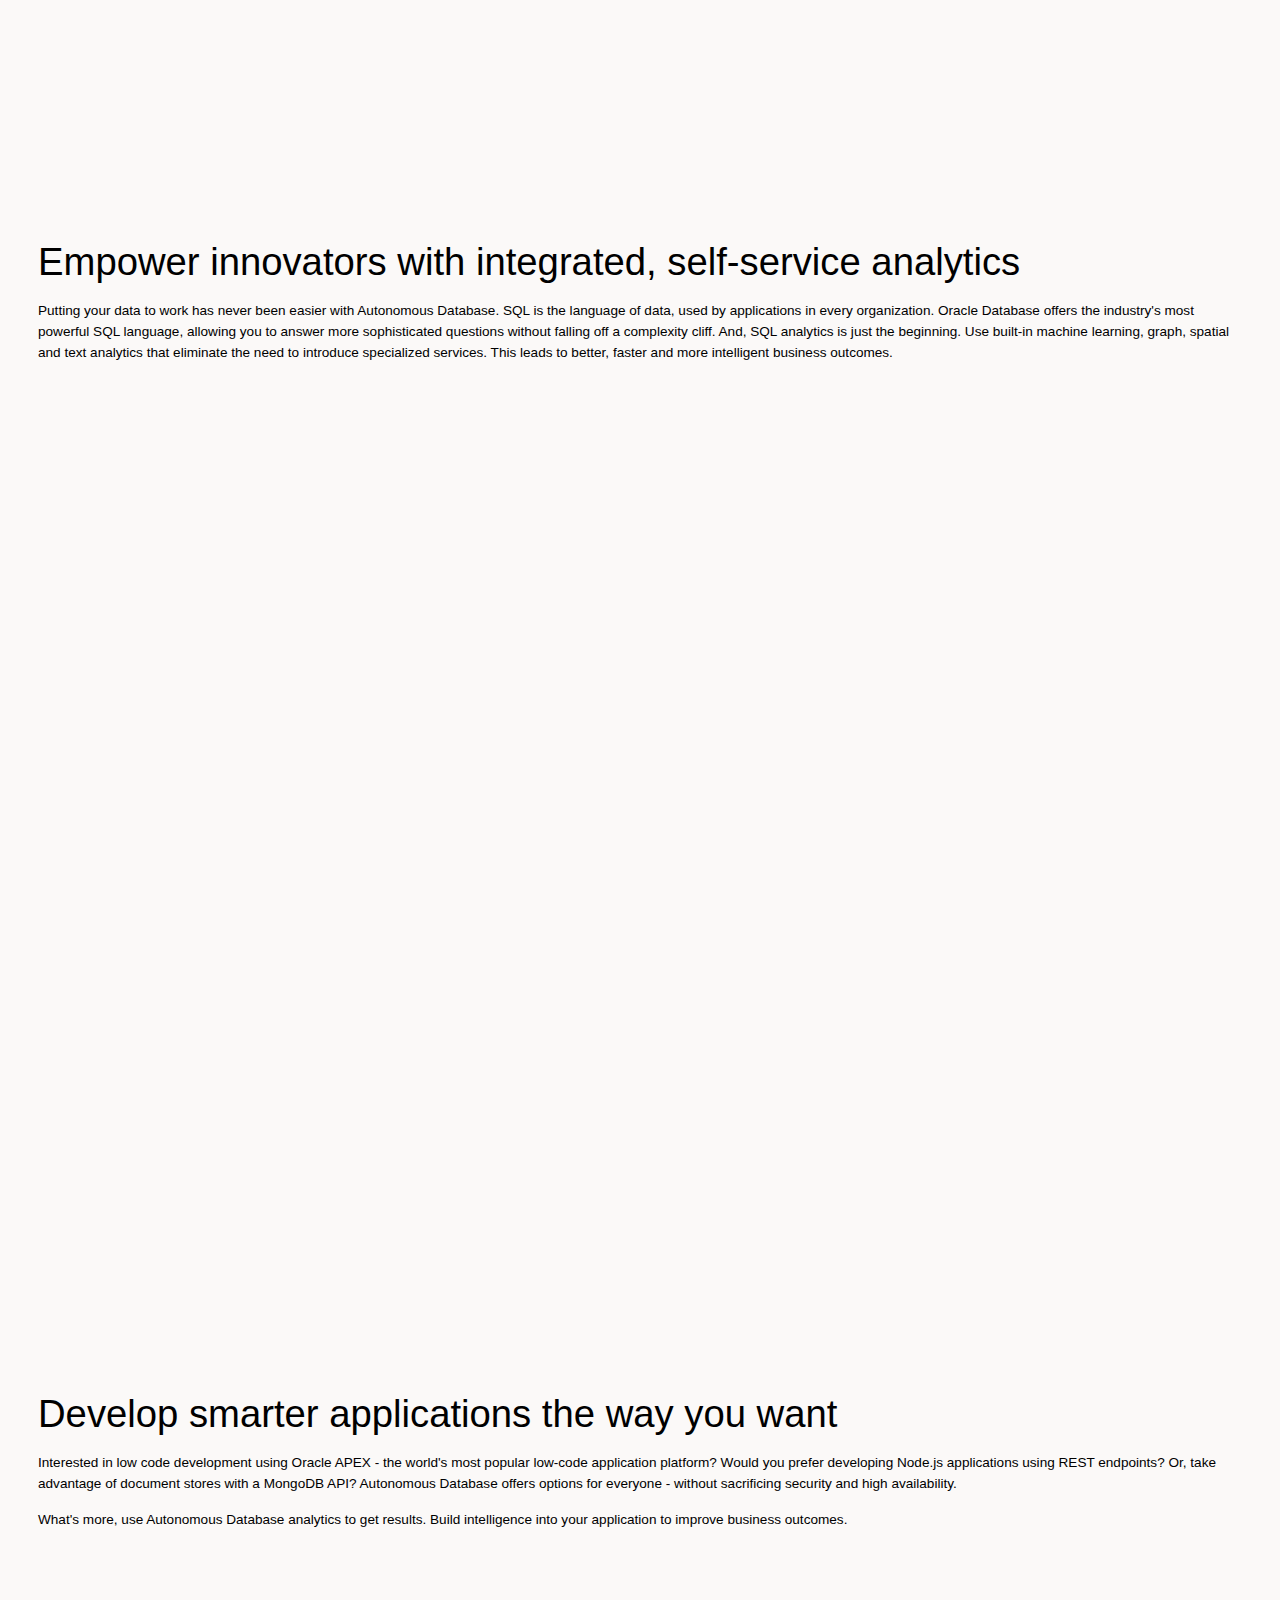
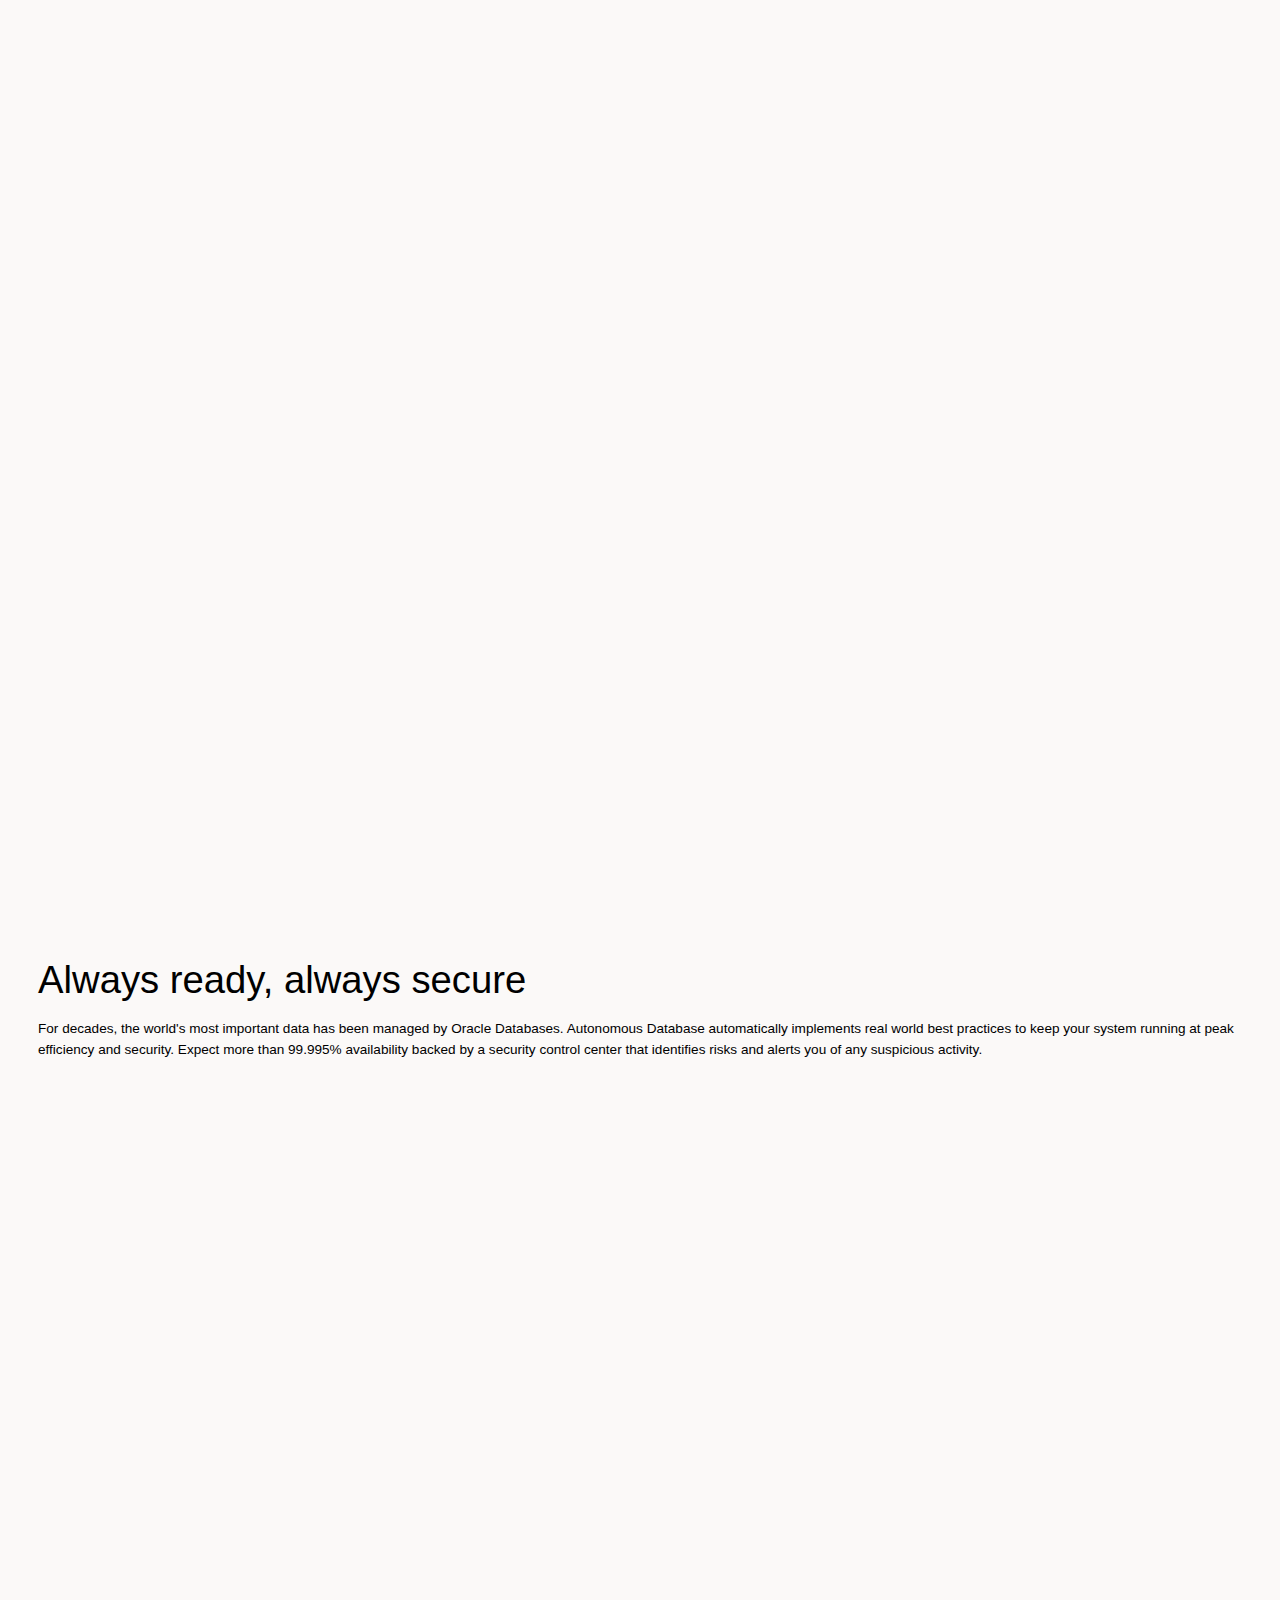
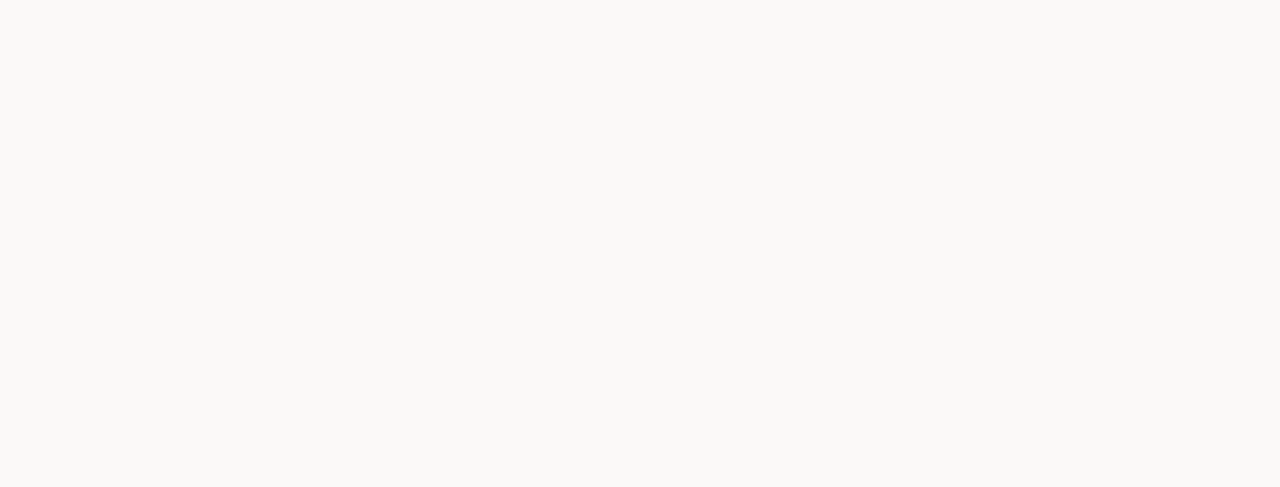
==== commit 3bc8076c: "keep going" ====
--- a/index.html
+++ b/index.html
@@ -308,10 +308,10 @@
 <!-- Hero -->
 <section class="ch13 ch13v3 txtlight bgimg cpad" data-trackas="ch13" data-ocomid="ch13">
 	
-	<div class="ch13bg" style="background-image:url(/adb-demo/asset/images/ch13-bgfpo-02.jpeg);"></div>
+	<div class="ch13bg" style="background-image:url(/asset/images/ch13-bgfpo-02.jpeg);"></div>
 	
 
-	<div class="o-crsl col1" data-ocomid="ocrsl">
+	<div class="o-crsl col1" data-slideautoplay="6" data-ocomid="ocrsl">
 		<div class="crsl-slider">
 
 			<div class="col-item">
@@ -424,7 +424,7 @@
 <section class="cb101 cb101v0 cpad" data-trackas="cb101" data-ocomid="cb101">
 	<div class="cb101w1 cwidth">
 
-		<h2>Integrate any data, anywhere</h2>
+		<h2>Integrate any data from anywhere</h2>
 		<p>It's easy to integrate any data from anywhere. See how to spin up an Autonomous Database and then load or link to data from a 
 			variety of sources.
 		</p>
@@ -558,7 +558,7 @@
 <section class="cb101 cb101v0 cpad" data-trackas="cb101" data-ocomid="cb101">
 	<div class="cb101w1 cwidth">
 
-		<h2>Develop applications the way you want</h2>
+		<h2>Develop smarter applications the way you want</h2>
 		<p>Interested in low code development using Oracle APEX - the world's most popular low-code application platform? Would you prefer developing 
 			Node.js applications using REST endpoints? Or, take advantage of document stores with a MongoDB API? Autonomous Database offers options 
 			for everyone - without sacrificing security and high availability.
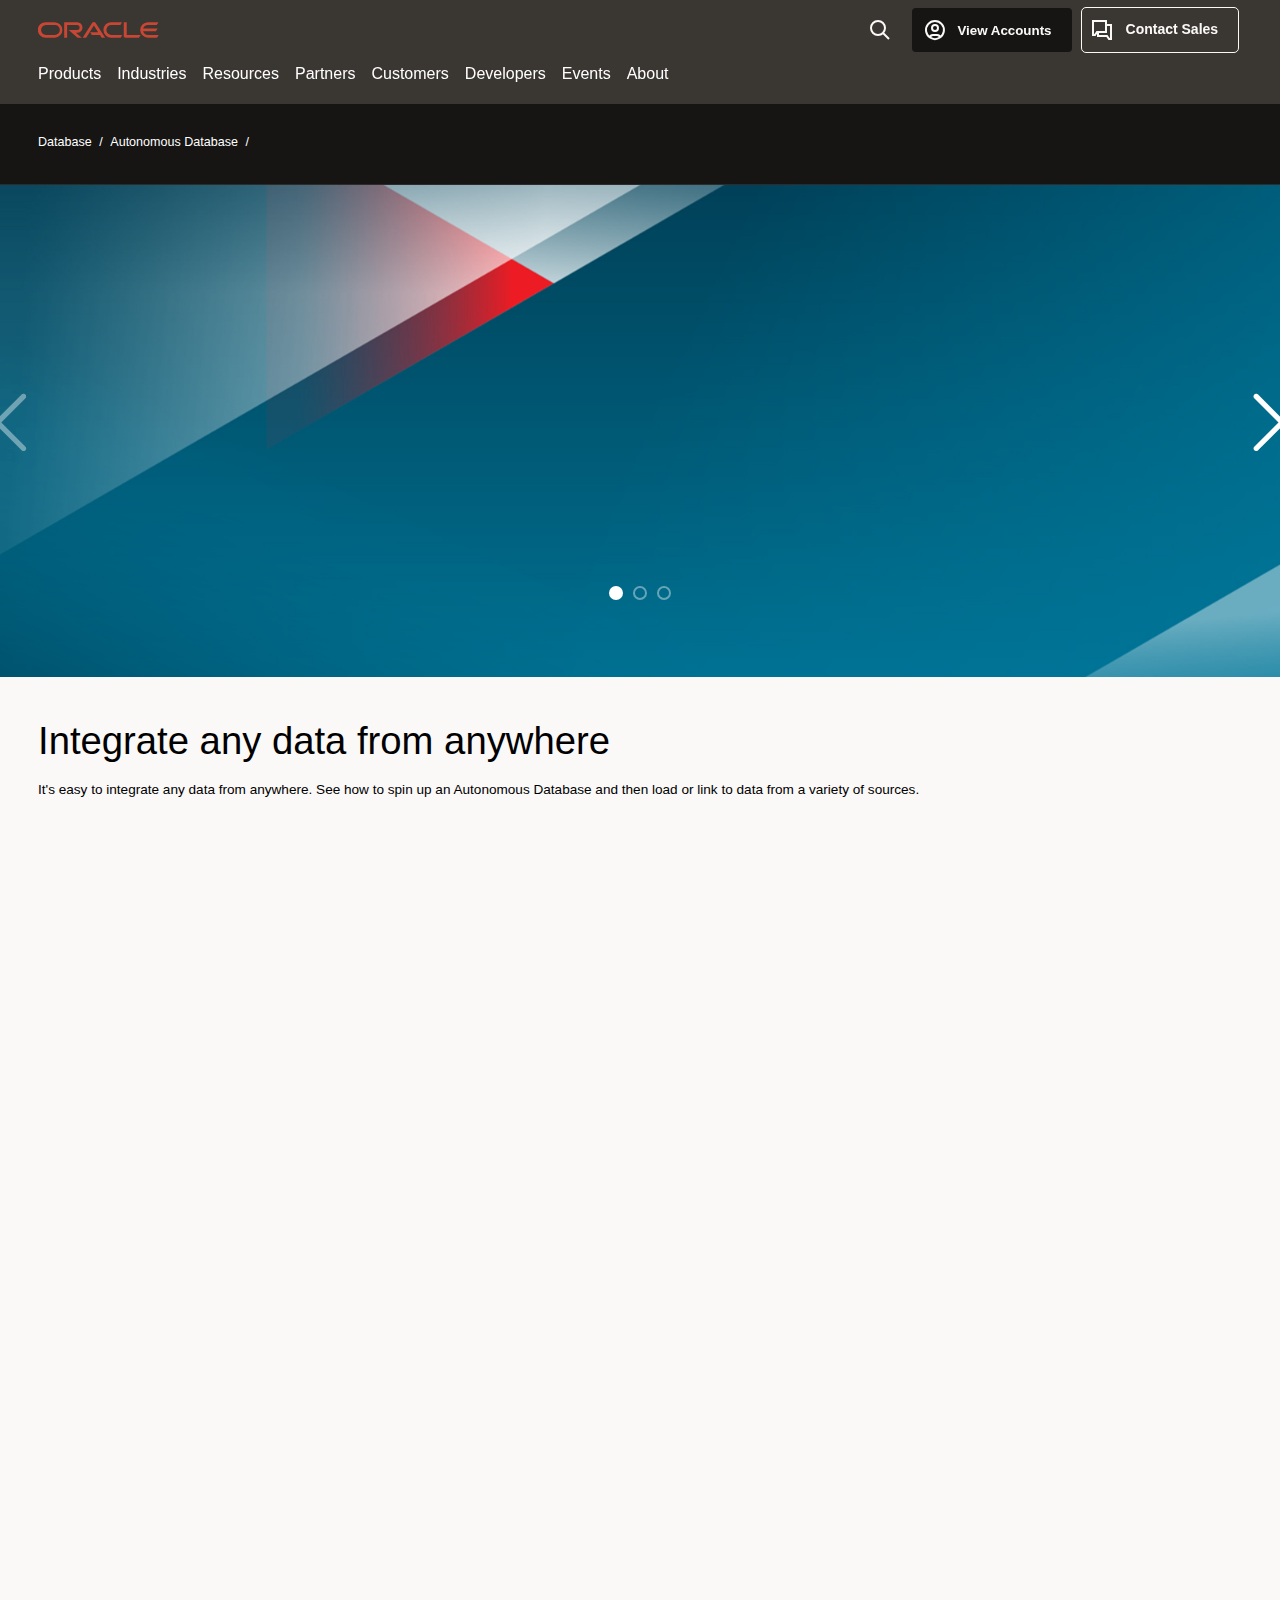
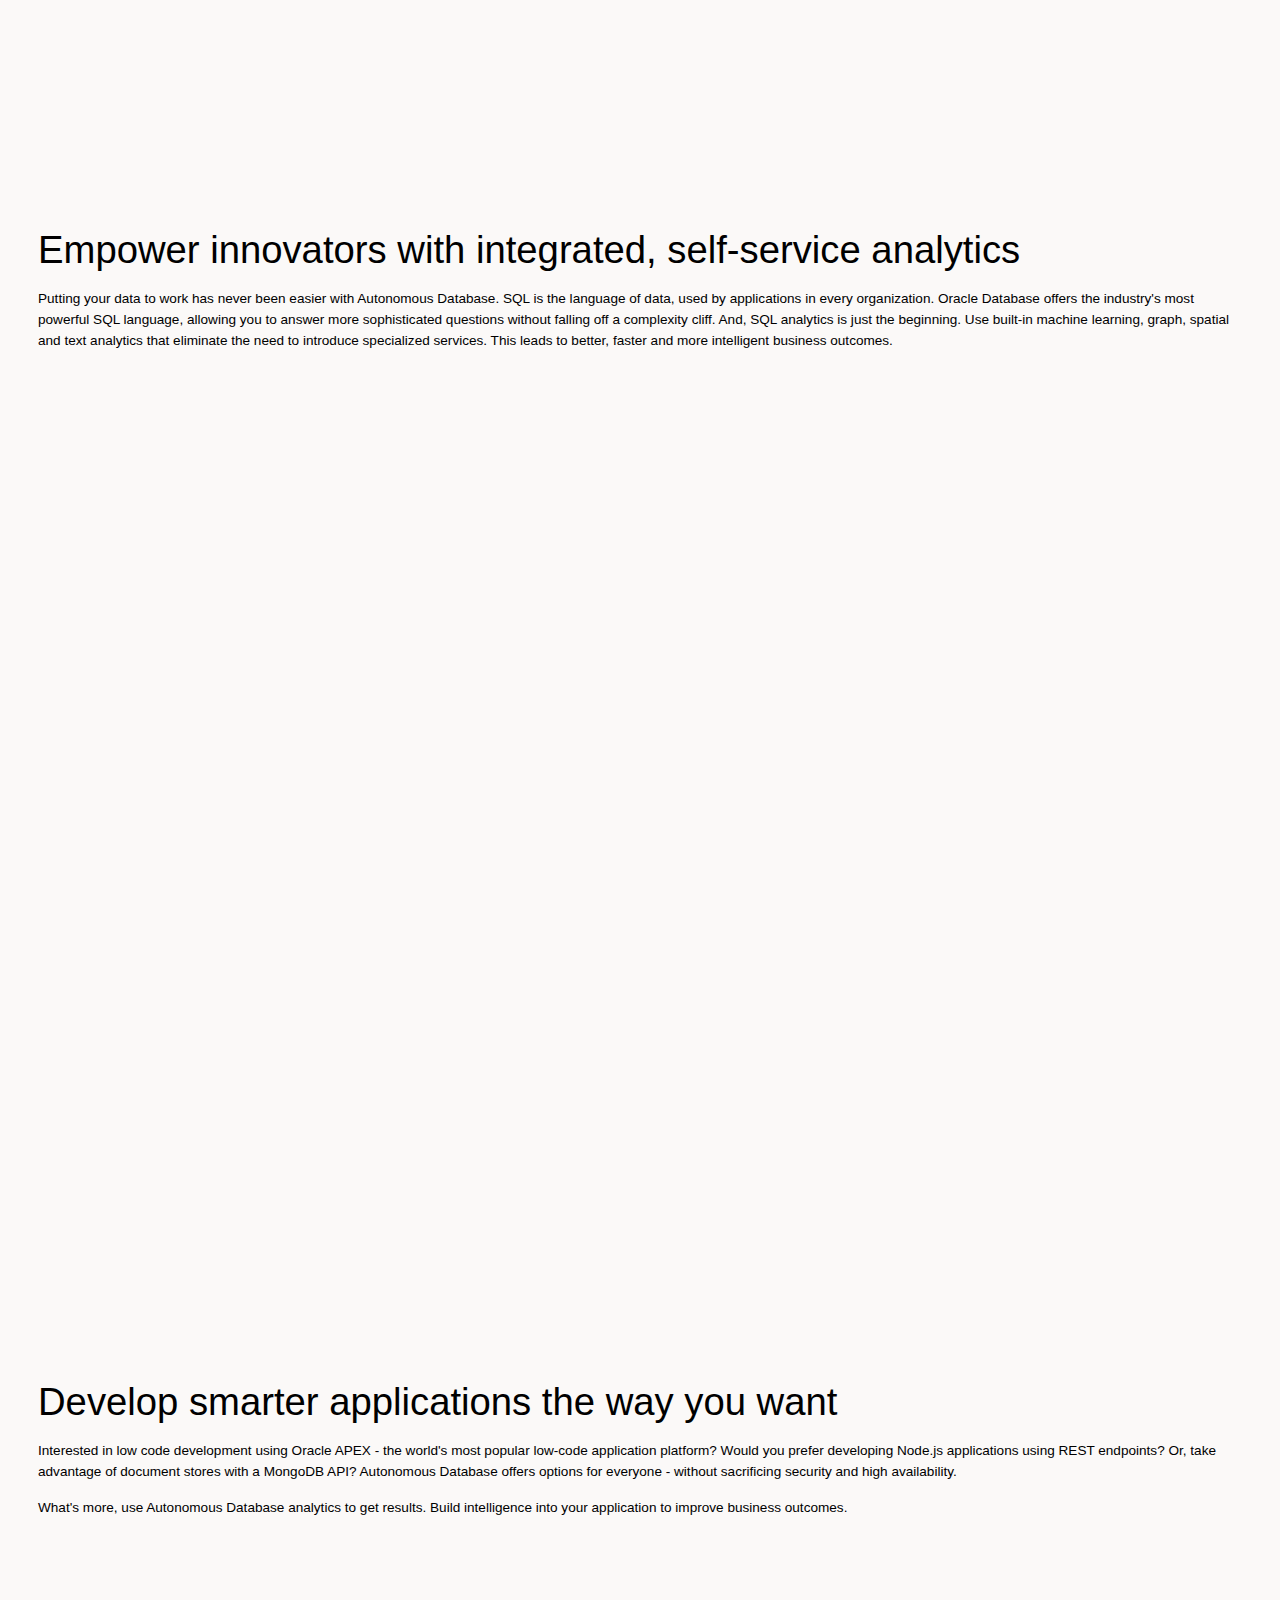
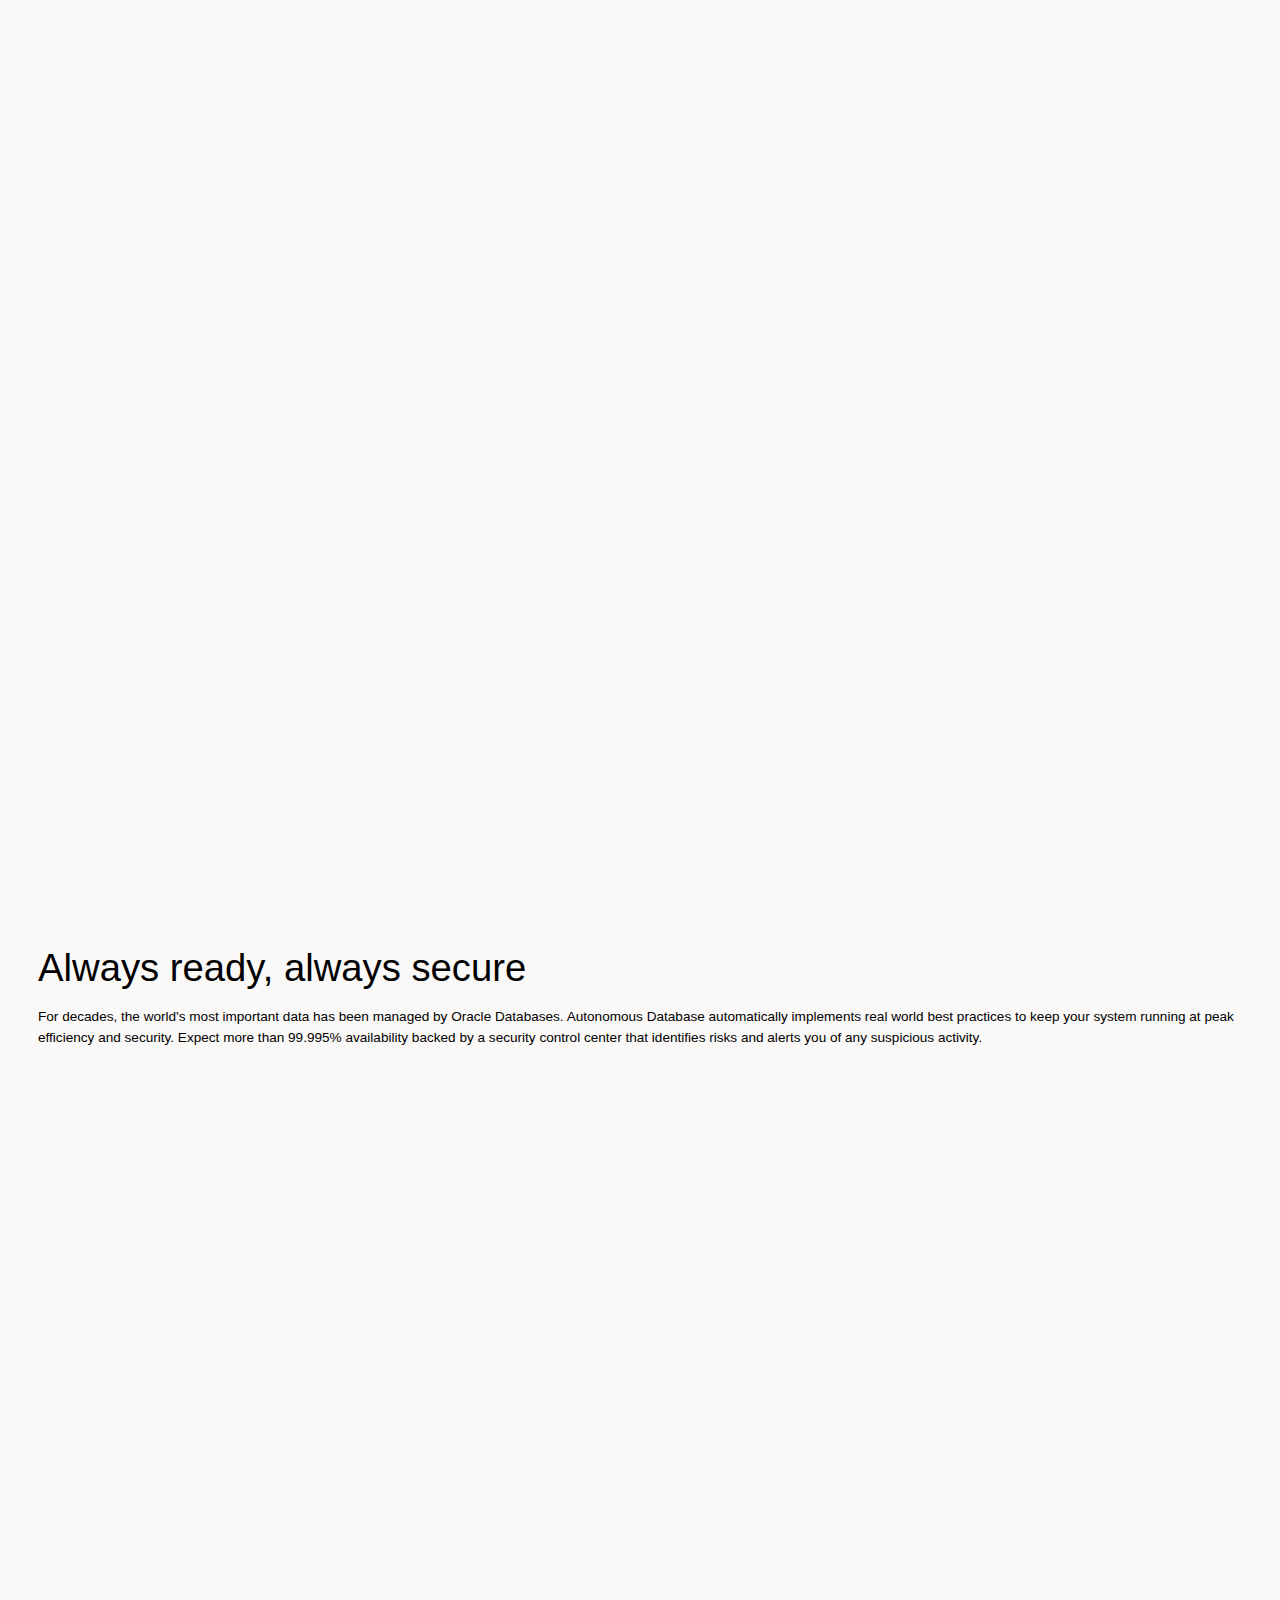
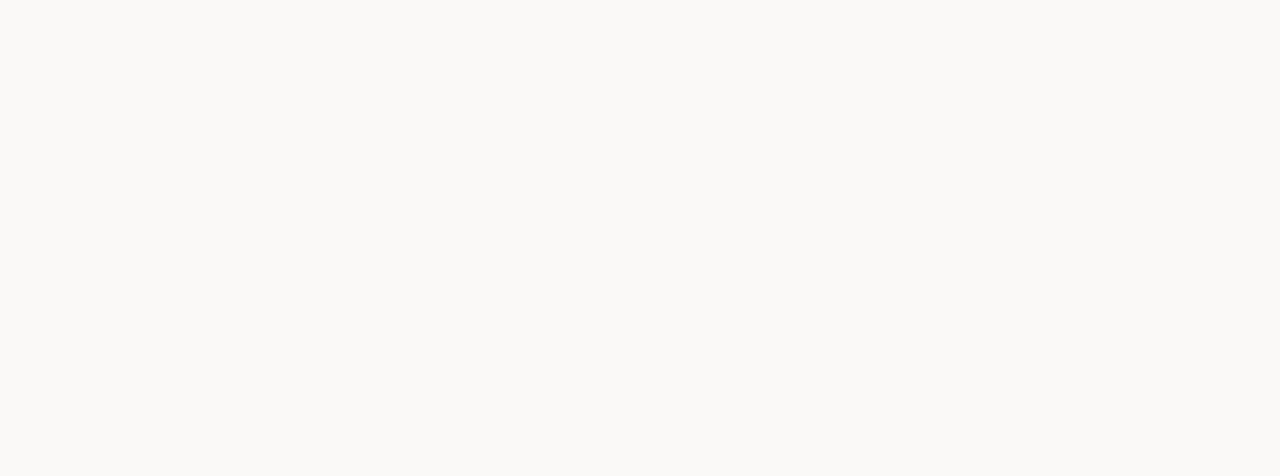
==== commit 0afb6a76: "updates" ====
--- a/index.html
+++ b/index.html
@@ -4,7 +4,7 @@
 
 <head>
 
-	<title>Do More with Autonomous Database</title>
+	<title>Do More with Oracle Autonomous Database</title>
 
 	<!-- BEGIN OCOM CSS/JS -->
 	<script>
@@ -320,9 +320,9 @@
 						<div class="col-w1">
 							<div class="col-item">
 								<div class="col-item-w1">
-									<h2>Do More with Autonomous Database</h2>
+									<h2>Do more with Oracle Autonomous Database</h2>
 									<p>Oracle Autonomous Database is not just a database. It's a complete, self-service data management platform that enables 
-										you to focus on innovating and gaining insights from all your data. And, you can sleep at night with the confidence that your data is always safe
+										you to focus on innovating and gaining insights from all your data. And, you can sleep well at night with the confidence that your data is always safe
 										and available.</p>
 								</div>
 							</div>
@@ -343,32 +343,27 @@
 						<div class="col-w1">
 							<div class="col-item">
 								<div class="col-item-w1">
-									<h2>Do More with Autonomous Database</h2>
-									<p>Lorem ipsum dolor sit amet, consectetur adipisicing elit sed do eiusmod
-									tempor incididunt ut labore et dolore magna aliqua. Ut enim ad minim veniam,
-									quis nostrud exercitation ullamco laboris nisi ut aliquip ex ea commodo
-									consequat. Duis aute irure dolor in reprehenderit in voluptate velit esse
-									cillum dolore eu fugiat nulla pariatur.</p>
-									<div class="ch13w2">
-										<div class="ch13w3">
-											<div class="ch13w5">
-												<div class="icn-img icn-circle icn-large-quote bgslate" aria-hidden="true">&nbsp;</div>
-											</div>
-										</div>
-										<div class="ch13w4">
-											<p>“Lorem ipsum dolor sit amet dolor adipiscing elit. Cras luctus erat nec volutpat consequat.”</p>
-											<div class="ch13w6">
-												&mdash; Payscout CEO Lorem Ipsum Dolor Sit Amet
-											</div>
-										</div>
+									<h2>See how to put all your data to work</h2>
+									<p>Say goodbye to data silos and specialized engines that complicate your life. See for yourself how Oracle Autonomous Database helps you 
+										achieve the best business outcomes by simplifying your data platform. 
+									</p>
+									<div class="ch13w4">
+										<p>
+											<ul class="obullets">
+												<li>Integrate any data from anywhere</li>
+												<li>Empower innovators with integrated, self-service analytics</li>
+												<li>Develop smarter applications the way you want
+												</li>
+												<li>Take advantage of a platform that is always ready, always secure</li>
+
+											</ul>
+										</p>
 									</div>
-									<p>Lorem ipsum dolor sit amet, consectetur adipisicing elit, sed do eiusmod
-									tempor incididunt ut labore et dolore magna aliqua.</p>
 								</div>
 							</div>
 							<div class="col-item">
 								<div class="col-item-w1">
-									<div class="ytembed ytvideo ytthumbnail" data-ytid="BbfOS2xgN7Q" aria-label="Oracle Autonomous Database: Revolutionizing Data Management video"></div>
+									<img class="cb123img1" src="/asset/images/you-got-this.png" alt="">
 								</div>
 							</div>
 						</div>
@@ -382,31 +377,24 @@
 						<div class="col-w1">
 							<div class="col-item">
 								<div class="col-item-w1">
-									<h2>Do More with Autonomous Database</h2>
-									<p>Oracle Autonomous Database is not just a database. It's a complete, self-service data management platform that enables 
-										you to focus on innovating and gaining insights from all your data. And, you can sleep at night with the confidence that your data is always safe
-										and available.
+									<h2>Introducing Oracle MovieStream</h2>
+									<p>Oracle MovieStream is a fictitious moviestreaming service. The company's goal is to delight its customers.
+										MovieStream is in a competitive market - customers will go to a competitor if they can’t find the right product within a few clicks. 
+										They need to ieep and grow its base. Of course, there’s a limited marketing budget and need to prioritize special offers.										
 									</p>
-									<div class="ch13w2">
-										<div class="ch13w3">
-											<div class="ch13w5">
-												<div class="icn-img icn-circle icn-large-quote bgslate" aria-hidden="true">&nbsp;</div>
-											</div>
-										</div>
-										<div class="ch13w4">
-											<p>“Lorem ipsum dolor sit amet dolor adipiscing elit. Cras luctus erat nec volutpat consequat.”</p>
-											<div class="ch13w6">
-												&mdash; Payscout CEO Lorem Ipsum Dolor Sit Amet
-											</div>
-										</div>
-									</div>
-									<p>Lorem ipsum dolor sit amet, consectetur adipisicing elit, sed do eiusmod
-									tempor incididunt ut labore et dolore magna aliqua.</p>
+									<p>See how MovieStream uses the Oracle Autonomous Database platform to achieve its goals. Learn how MovieStream:
+										<ul class="obullets">											
+											<li>Uses analytics to produce better outcomes</li>
+											<li>Provides analysts with self-service capabilities</li>
+											<li>Keeps its platform always on and always secure</li>											
+										</ul>
+									</p>
 								</div>
 							</div>
+
 							<div class="col-item">
 								<div class="col-item-w1">
-									<div class="ytembed ytvideo ytthumbnail" data-ytid="BbfOS2xgN7Q" aria-label="Oracle Autonomous Database: Revolutionizing Data Management video"></div>
+									<div class="ytembed ytvideo ytthumbnail" data-ytid="c97bex3ErS4" aria-label="Oracle Autonomous Database: Deliver intelligent applications"></div>
 								</div>
 							</div>
 						</div>
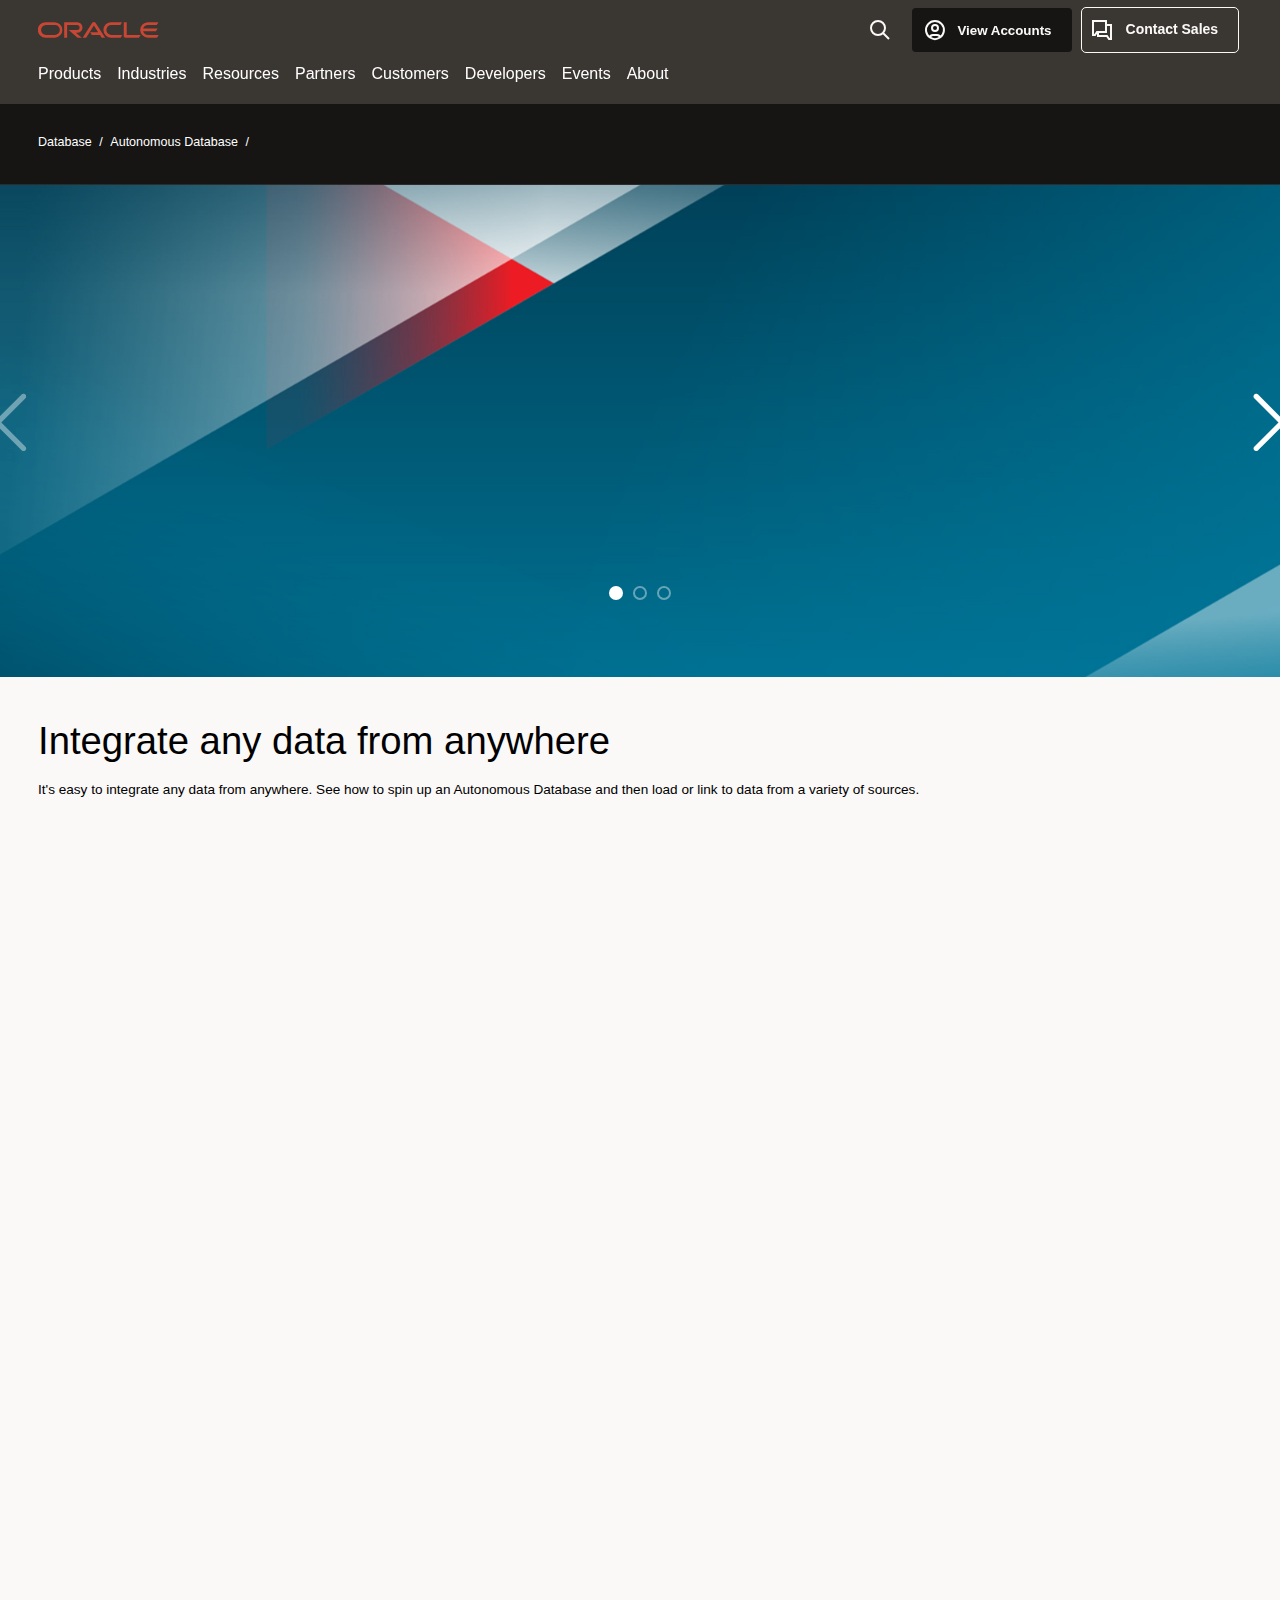
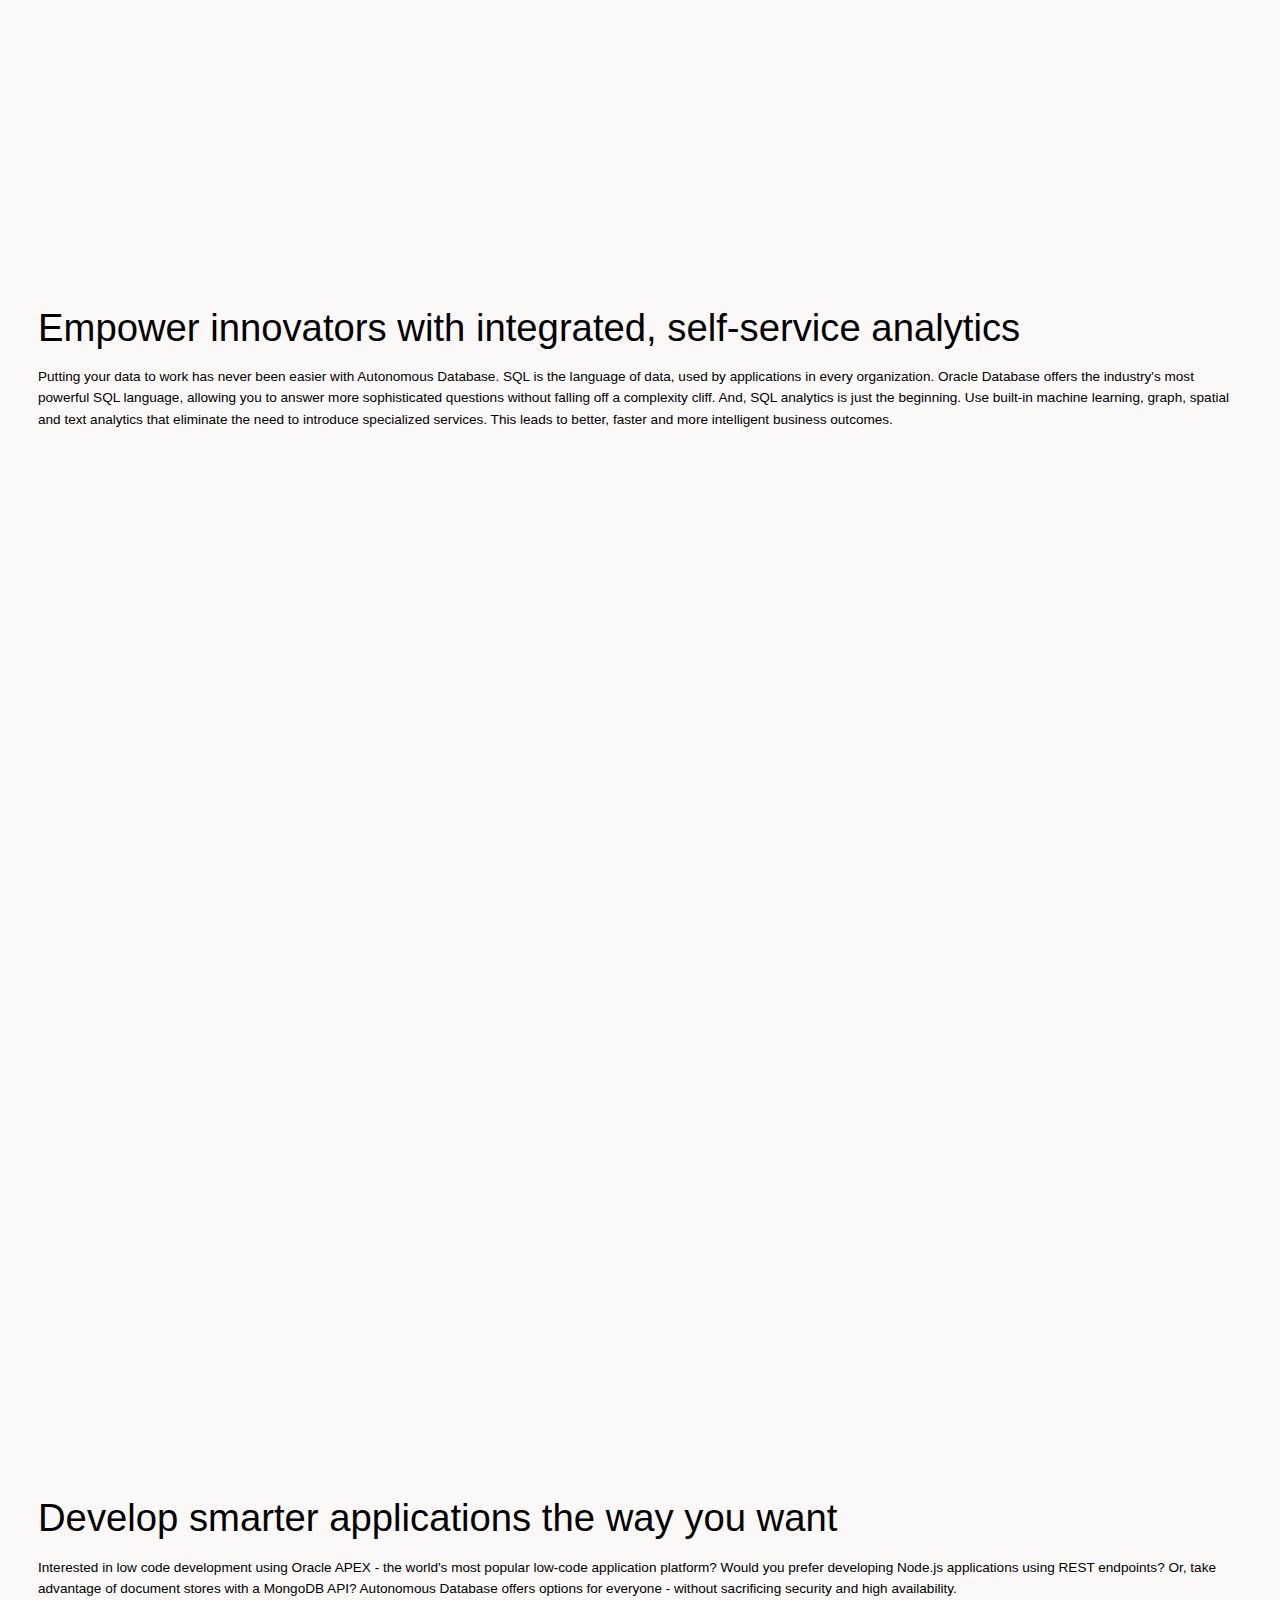
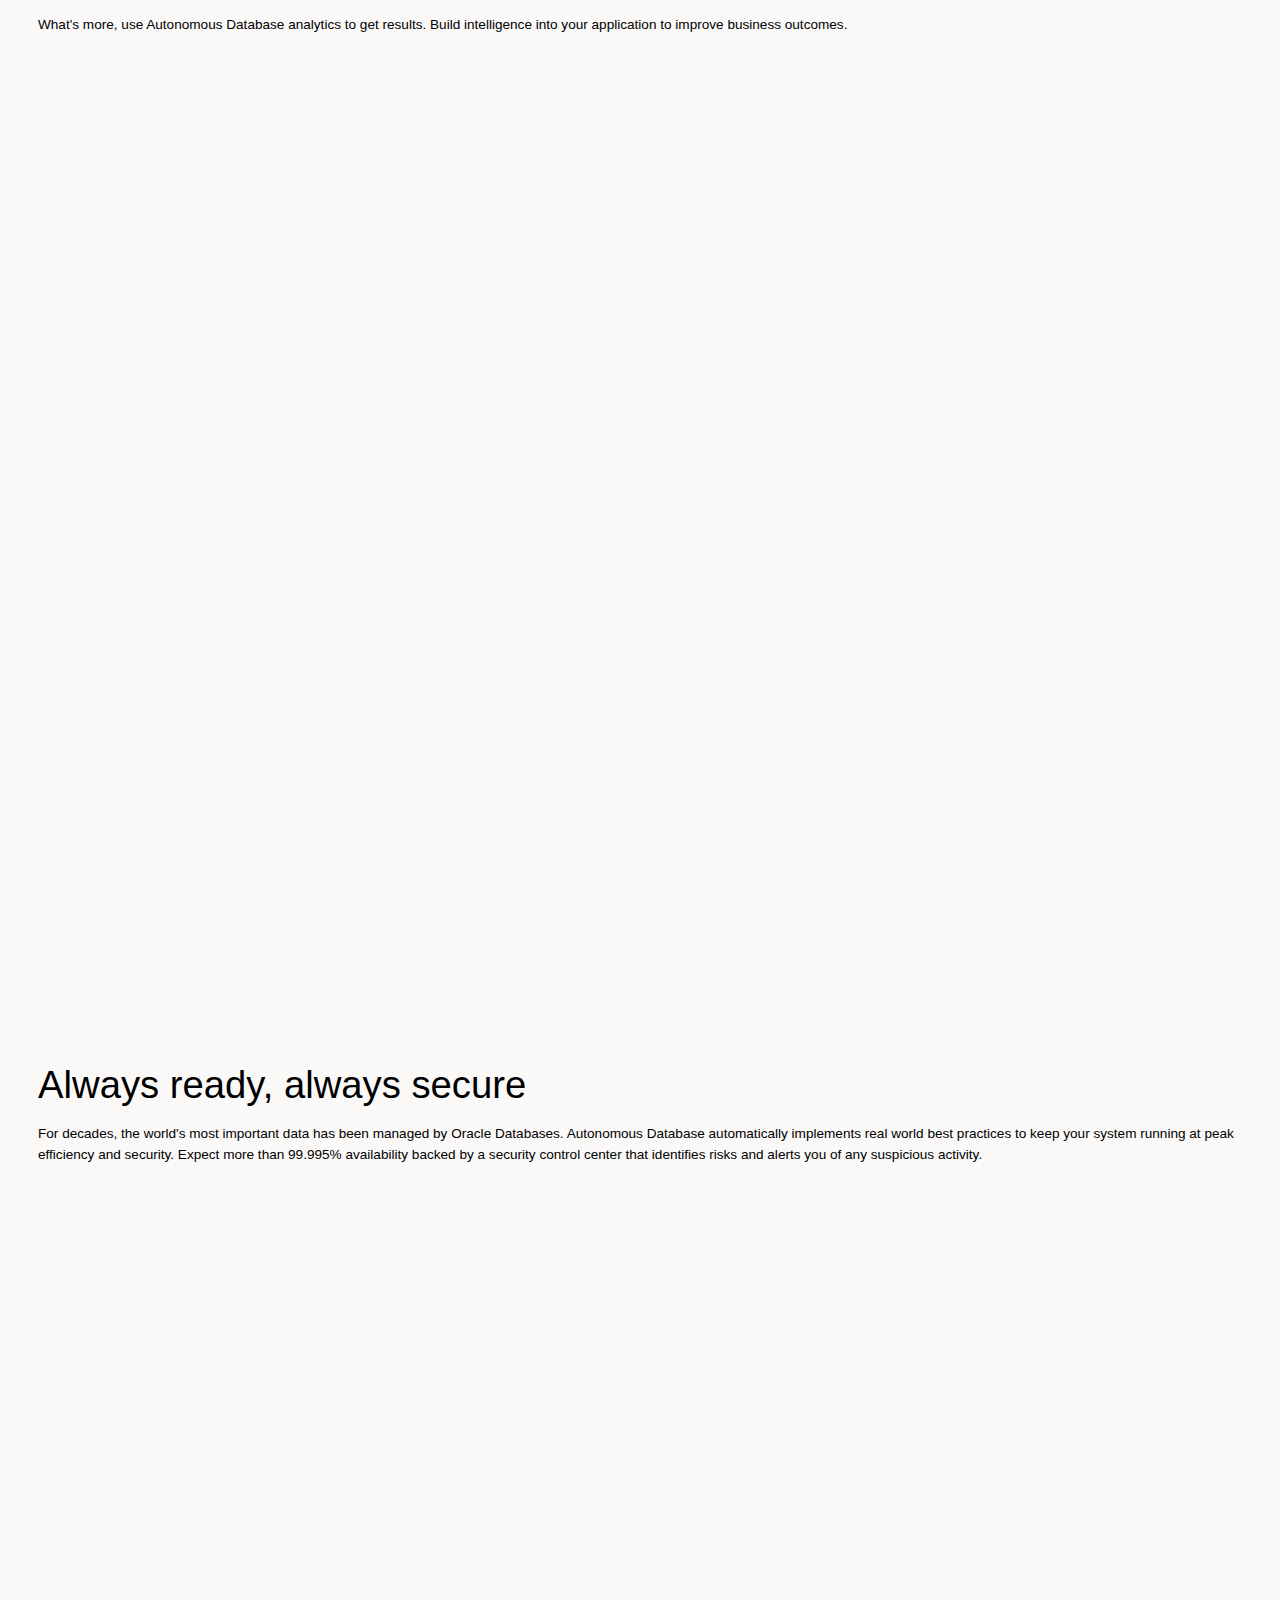
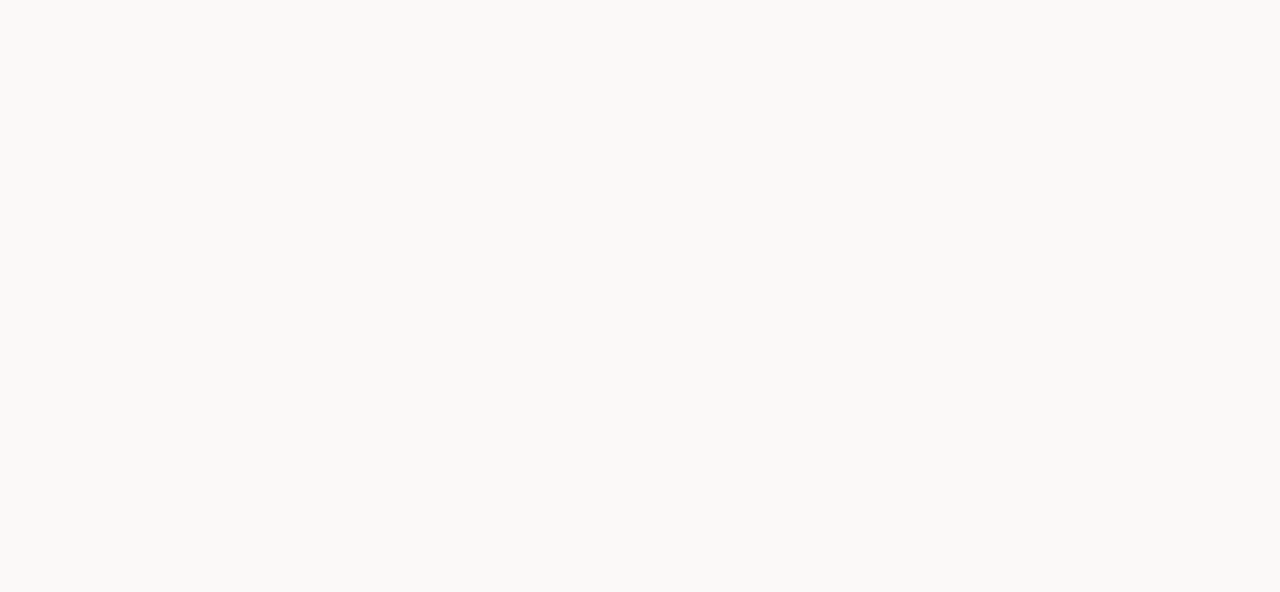
==== commit e1cc9cf9: "new videos" ====
--- a/index.html
+++ b/index.html
@@ -394,7 +394,7 @@
 
 							<div class="col-item">
 								<div class="col-item-w1">
-									<div class="ytembed ytvideo ytthumbnail" data-ytid="c97bex3ErS4" aria-label="Oracle Autonomous Database: Deliver intelligent applications"></div>
+									<div class="ytembed ytvideo ytthumbnail" data-ytid="u6gJE9f7jr4" aria-label="Oracle Autonomous Database: Deliver intelligent applications"></div>
 								</div>
 							</div>
 						</div>
@@ -422,12 +422,15 @@
 
 				<div class="col-item">
 					<div class="col-item-w1">
-						<div class="ytembed ytvideo ytthumbnail" data-ytid="H07UArQgduc" aria-label="Lorem Ipsum video"></div>
-					</div>
-					<div class="col-item-w2">
-						<h4>Create a database and take a tour</h4>
-						<p>It takes just a few clicks and about two minutes to create a complete data management platform of any size that supports any type of workload. 
-							Use your new database for departmental reporting, enterprise analytics or sophisticated transaction processing. Or anything in between!</p>
+						<div class="ytembed ytvideo ytthumbnail" data-ytid="oqfeaF-ztIE" aria-label="Lorem Ipsum video"></div>
+					</div>
+					<div class="col-item-w2">
+						<h4>Create a database and take a service tour</h4>
+						<p>With Oracle Autonomous Database, it takes just a few clicks and about two minutes to create a complete data management platform of 
+							any size that supports any type of workload. Use your new database for departmental reporting, enterprise analytics or sophisticated 
+							transaction processing. Or anything in between! 
+						</p>
+						<p>It couldn't be easier.</p>
 						<div class="col-item-w3 obttns">
 							
 								<a href="https://apexapps.oracle.com/pls/apex/r/dbpm/livelabs/view-workshop?wid=928" target="blank">
@@ -440,11 +443,17 @@
 
 				<div class="col-item">
 					<div class="col-item-w1">
-						<div class="ytembed ytvideo ytthumbnail" data-ytid="Gc3E4GTpyQM" aria-label="Integrate any data, anywhere"></div>
-					</div>
-					<div class="col-item-w2">
-						<h4>Create and load tables with no coding</h4>
-						<p>Data is stored in a variety of file types (CSV, JSON, Apache Parquet) in an Oracle Object Storage data lake. Create database tables and import that data without writing a single line of code. It's never been easier or more productive.</p>
+						<div class="ytembed ytvideo ytthumbnail" data-ytid="kfby_pH9rfE" aria-label="Integrate any data, anywhere"></div>
+					</div>
+					<div class="col-item-w2">
+						<h4>Simplify data integration using self-service tools</h4>
+						<p>You need to integrate data from many sources, including spreadsheets, databases, applications and data lakes. 
+							Complicating matters, that data data is typically stored in a variety of file types (CSV, JSON, Apache Parquet and more). 
+							Autonomous Database helps integrate those sources by providing both self-service tools and a rich set of APIs.
+						</p>
+						<p>One of MovieStream's important sources is its data lake on OCI. See how you can create and load tables from these data sets
+							without writing a single line of code.</p>
+						</p>
 						<div class="col-item-w3 obttns">
 							
 								<a href="https://apexapps.oracle.com/pls/apex/r/dbpm/livelabs/view-workshop?wid=928" target="blank">
@@ -457,10 +466,10 @@
 
 				<div class="col-item">
 					<div class="col-item-w1">
-						<div class="ytembed ytvideo ytthumbnail" data-ytid="Gc3E4GTpyQM" aria-label="Create and Load Autonomous Database tables with no code"></div>
-					</div>
-					<div class="col-item-w2">
-						<h4>Create and load tables with no coding</h4>
+						<div class="ytembed ytvideo ytthumbnail" data-ytid="kfby_pH9rfE" aria-label="Create and Load Autonomous Database tables with no code"></div>
+					</div>
+					<div class="col-item-w2">
+						<h4>Simplify data integration using self-service tools</h4>
 						<p>Autonomous Database makes it easy for anyone to create tables and load those tables from object storage files. 
 							Check out how this is done with Data Studio.
 						</p>
@@ -489,32 +498,33 @@
 
 				<div class="col-item">
 					<div class="col-item-w1">
-						<div class="ytembed ytvideo ytthumbnail" data-ytid="H07UArQgduc" aria-label="Lorem Ipsum video"></div>
-					</div>
-					<div class="col-item-w2">
-						<h4>Create a database and take a tour</h4>
-						<p>It takes just a few clicks and about two minutes to create a complete data management platform of any size that supports any type of workload. 
-							Use your new database for departmental reporting, enterprise analytics or sophisticated transaction processing. Or anything in between!</p>
+						<div class="ytembed ytvideo ytthumbnail" data-ytid="8S7balv2ums" aria-label="Use SQL to gain insights from all your data with Oracle Autonomo Database"></div>
+					</div>
+					<div class="col-item-w2">
+						<h4>Use SQL to gain insights from all your data</h4>
+						<p>SQL is the language of data - and Oracle Autonomous Database offers the industry's leading SQL engine. Gain insights from all your data; any type of data stored anywhere.</p>
+						<p>MovieStream uses SQL analytics to segment customers plus JSON and spatial analytics to localize offers. Here's a behind the scenes look.</p>
 						<div class="col-item-w3 obttns">
 							
-								<a href="https://apexapps.oracle.com/pls/apex/r/dbpm/livelabs/view-workshop?wid=928" target="blank">
-									Try it!
-								</a>
-							
-						</div>							
-					</div>
-				</div>
-
-				<div class="col-item">
-					<div class="col-item-w1">
-						<div class="ytembed ytvideo ytthumbnail" data-ytid="Gc3E4GTpyQM" aria-label="Integrate any data, anywhere"></div>
-					</div>
-					<div class="col-item-w2">
-						<h4>Create and load tables with no coding</h4>
-						<p>Data is stored in a variety of file types (CSV, JSON, Apache Parquet) in an Oracle Object Storage data lake. Create database tables and import that data without writing a single line of code. It's never been easier or more productive.</p>
-						<div class="col-item-w3 obttns">
-							
-								<a href="https://apexapps.oracle.com/pls/apex/r/dbpm/livelabs/view-workshop?wid=928" target="blank">
+								<a href="https://apexapps.oracle.com/pls/apex/r/dbpm/livelabs/view-workshop?wid=582" target="blank">
+									Try it!
+								</a>
+							
+						</div>							
+					</div>
+				</div>
+
+				<div class="col-item">
+					<div class="col-item-w1">
+						<div class="ytembed ytvideo ytthumbnail" data-ytid="QOLFOOsVxK8" aria-label="Bring Data to Life with Oracle Autonomous Database and Oracle Analytics Cloud"></div>
+					</div>
+					<div class="col-item-w2">
+						<h4></h4>
+						<p>You can use any SQL tool or application with Oracle Autonomous Database. That’s the benefit of Oracle Database – its support is ubiquitous.</p>
+						<p>MovieStream gains insights at the speed of thought with Autonomous Database and Analytics Cloud. See how an analyst connects to Autonomous Database and creates an interactive customer segmentation dashboard in minutes.
+							</p>
+						<div class="col-item-w3 obttns">							
+								<a href="https://apexapps.oracle.com/pls/apex/r/dbpm/livelabs/view-workshop?wid=582" target="blank">
 									Try it!
 								</a>
 							
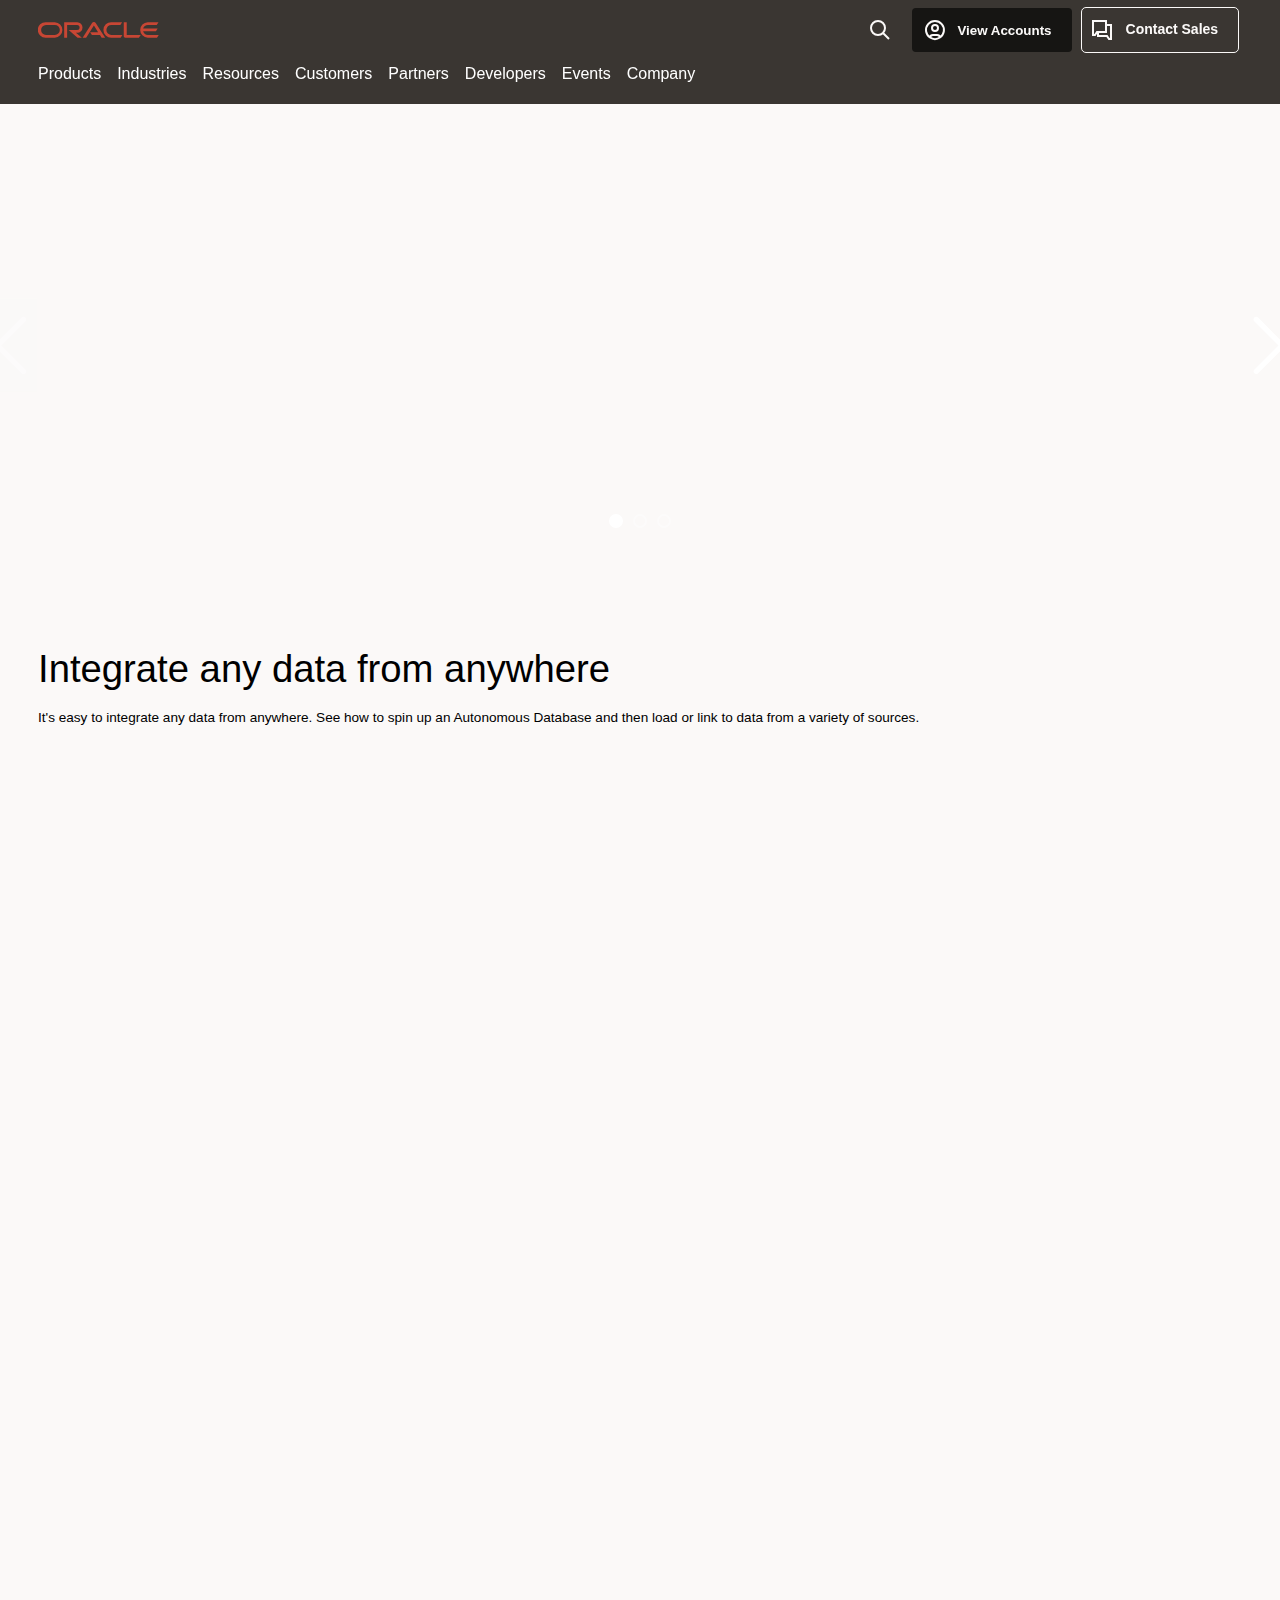
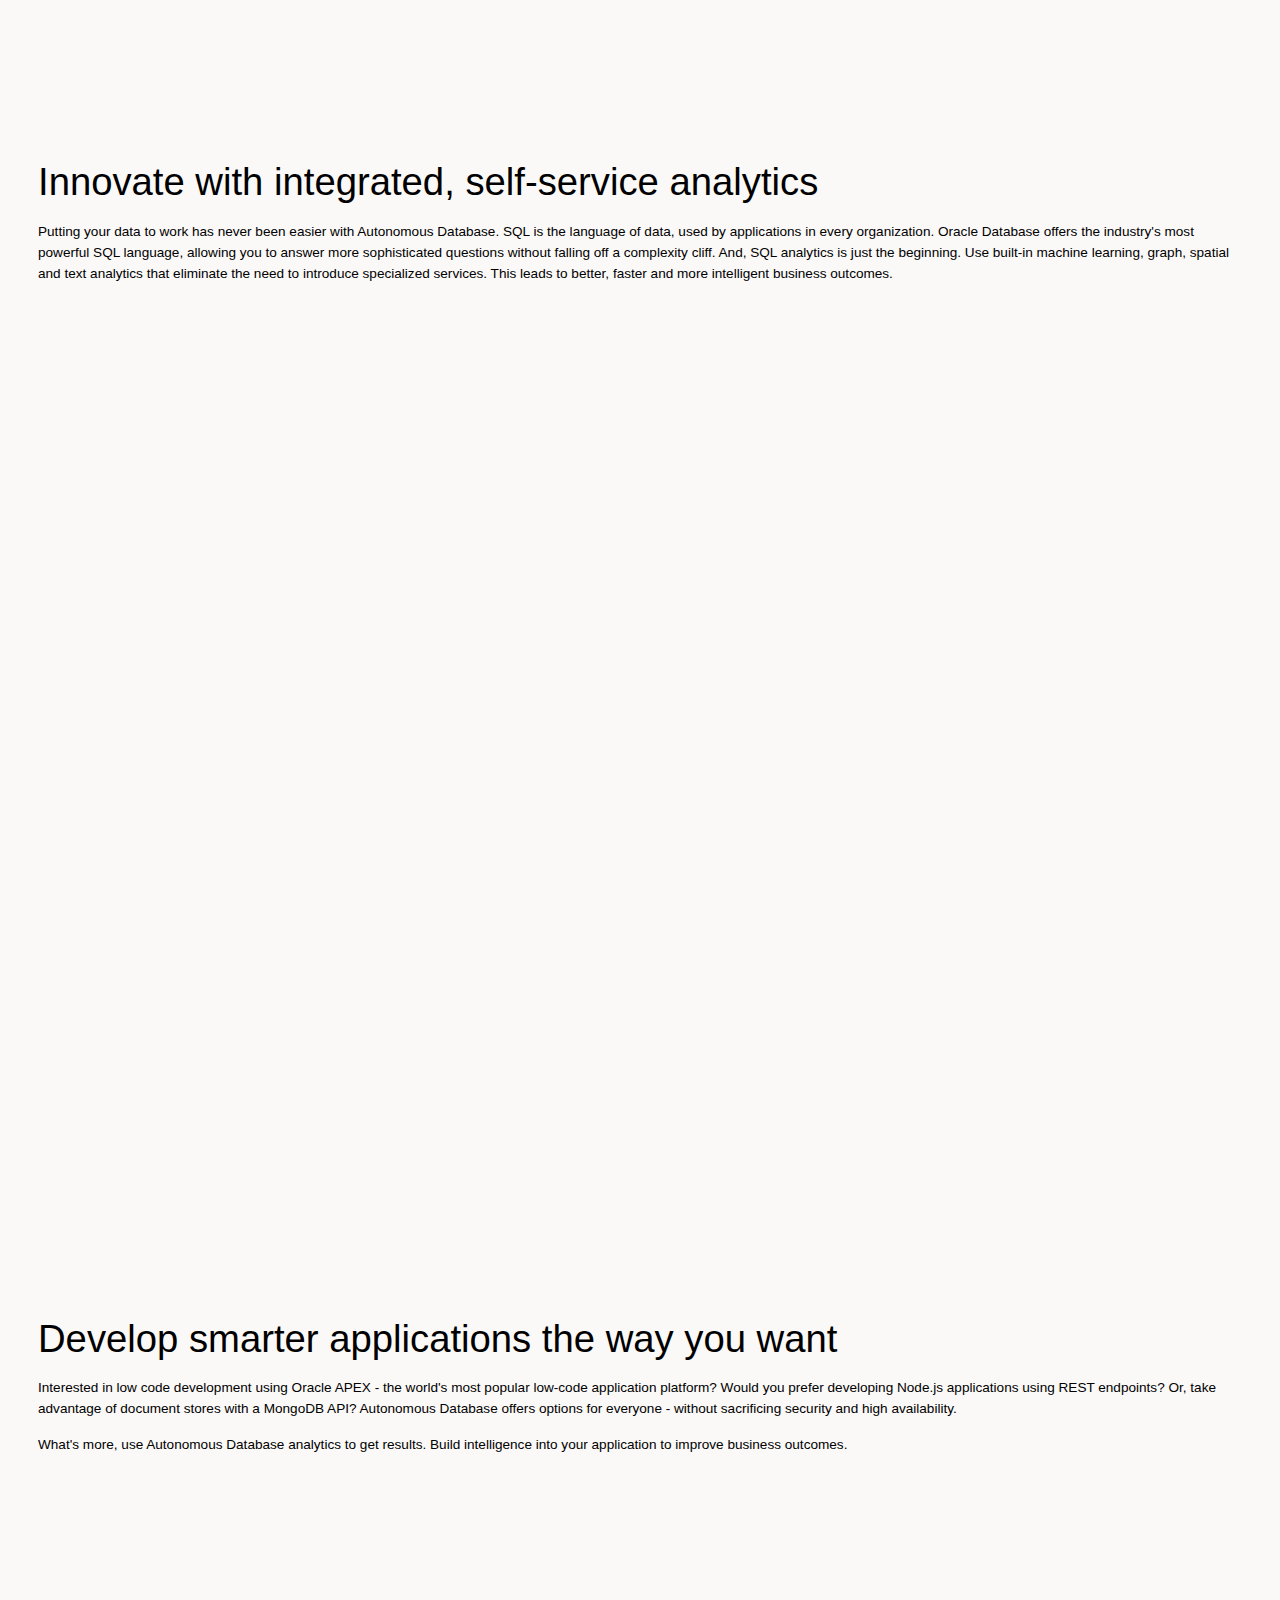
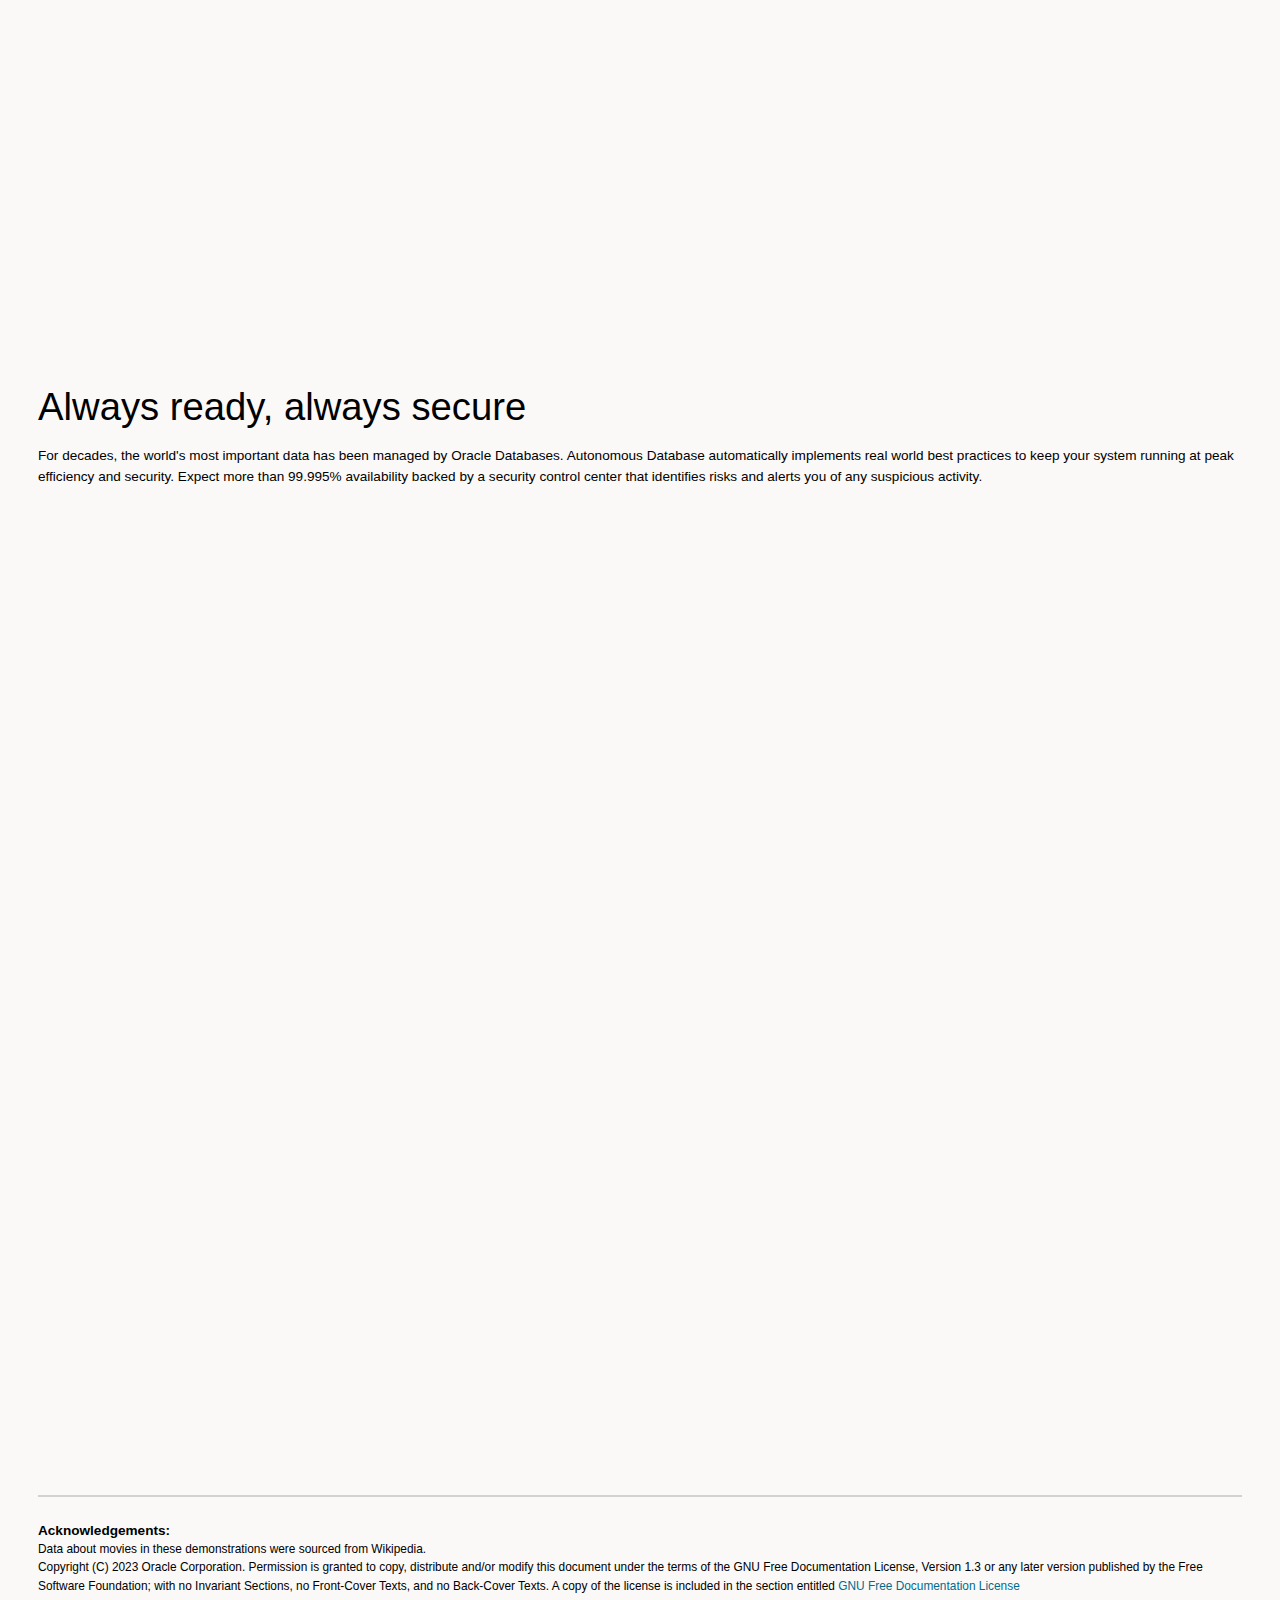
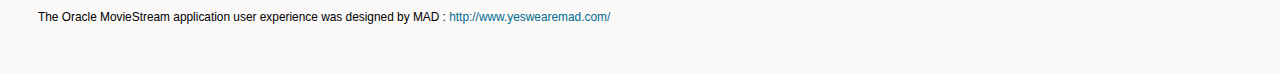
==== commit b27bda83: "released version" ====
--- a/index.html
+++ b/index.html
@@ -4,17 +4,18 @@
 
 <head>
 
-	<title>Do More with Oracle Autonomous Database</title>
+	<title>Oracle Autonomous Database - Simplify how you innovate and work with data</title>
 
 	<!-- BEGIN OCOM CSS/JS -->
 	<script>
-		!function(){
-			var d=document.documentElement;d.className=d.className.replace(/no-js/,'js');
-			if(document.location.href.indexOf('betamode=') > -1) document.write('<script src="asset/web/js/ocom-betamode.js"><\/script>');
+		!function () {
+			var d = document.documentElement; d.className = d.className.replace(/no-js/, 'js');
+			if (document.location.href.indexOf('betamode=') > -1) document.write('<script src="asset/web/js/ocom-betamode.js"><\/script>');
 		}();
 	</script>
 	<link data-wscss href="asset/web/css/ocom-v1-base.css" rel="stylesheet">
-	<link data-wscss href="asset/web/css/ocom-v1-styles.css" rel="preload" as="style" onload="this.rel='stylesheet'" onerror="this.rel='stylesheet'">
+	<link data-wscss href="asset/web/css/ocom-v1-styles.css" rel="preload" as="style" onload="this.rel='stylesheet'"
+		onerror="this.rel='stylesheet'">
 
 	<noscript>
 		<link href="asset/web/css/ocom-v1-styles.css" rel="stylesheet">
@@ -23,7 +24,8 @@
 	<link data-wsjs data-reqjq href="asset/web/js/ocom-v1-base.js" rel="preload" as="script">
 	<link data-wsjs data-reqjq href="asset/web/js/ocom-v1-lib.js" rel="preload" as="script">
 
-	<script data-wsjs src="asset/web/js/jquery-min.js" async onload="$('head link[data-reqjq][rel=preload]').each(function(){var a=document.createElement('script');a.async=false;a.src=$(this).attr('href');this.parentNode.insertBefore(a, this);});$(function(){$('script[data-reqjq][data-src]').each(function(){this.async=true;this.src=$(this).data('src');});});"></script>
+	<script data-wsjs src="asset/web/js/jquery-min.js" async
+		onload="$('head link[data-reqjq][rel=preload]').each(function(){var a=document.createElement('script');a.async=false;a.src=$(this).attr('href');this.parentNode.insertBefore(a, this);});$(function(){$('script[data-reqjq][data-src]').each(function(){this.async=true;this.src=$(this).data('src');});});"></script>
 
 	<!-- END OCOM CSS/JS -->
 
@@ -34,663 +36,833 @@
 	<meta name="countryid" content="US">
 	<meta name="country" content="United States">
 	<meta name="Language" content="en">
-	<meta name="altpages" content="ae,ae-ar,ar,au,br,ca-en,ca-fr,cn,co,cz,de,es,fr,in,it,jp,kr,mx,nl,pl,ro,ru,se,tr,tw,uk">
-
-	
-
-	</head>
-	<body class="f11 f11v6">
-		<div class="f11w1">
-
+	<meta name="altpages"
+		content="ae,ae-ar,ar,au,br,ca-en,ca-fr,cn,co,cz,de,es,fr,in,it,jp,kr,mx,nl,pl,ro,ru,se,tr,tw,uk">
+
+
+
+</head>
+
+<body class="f11 f11v6 rwtheme-slate">
+	<div class="f11w1">
+		<!-- start Common/Header -->
+		<!-- Dispatcher:null -->
+		<!-- BEGIN: oWidget_C/_Raw-Text/Display -->
 		<!-- U30v3 -->
-<style>
-	#u30{opacity:1 !important;filter:opacity(100%) !important;position:sticky;top:0}
-	.u30v3{background:#3a3632;height:50px;overflow:hidden;border-top:5px solid #3a3632;border-bottom:5px solid #3a3632}
-	#u30nav,#u30tools{visibility:hidden}
-	.u30v3 #u30logo {width:121px;height: 44px;display: inline-flex;justify-content: flex-start;}
-	#u30:not(.u30mobile) .u30-oicn-mobile,#u30.u30mobile .u30-oicn{display:none}
-	#u30logo svg{height:auto;align-self:center}
-	.u30brand{height:50px;display:flex;flex-direction:column;justify-content:center;align-items:flex-start;max-width:1344px;padding:0 48px;margin:0 auto}
-	.u30brandw1{display:flex;flex-direction:row;color:#fff;text-decoration:none;align-items:center}
-	@media (max-width:1024px){.u30brand{padding:0 24px}}
-	#u30skip2,#u30skip2content{transform:translateY(-100%);position:fixed}
-	.rtl #u30{direction:rtl}
-</style>
-
-
-<section id="u30" class="u30 u30v3 pause" data-trackas="header">
-
-	<div id="u30skip2">
-		<ul>
-			<li><a id="u30skip2c" href="#maincontent">Skip to content</a></li>
-			<li><a id="u30acc" href="https://www.oracle.com/corporate/accessibility/">Accessibility Policy</a></li>
-		</ul>
-	</div>
-
-	<div class="u30w1 cwidth" id="u30w1">
-
-		<div id="u30brand" class="u30brand">
-			<div class="u30brandw1">
-
-				<a id="u30btitle" href="https://www.oracle.com/" data-lbl="logo" aria-label="Home">
-					<div id="u30logo">
-						<svg class="u30-oicn-mobile" xmlns="http://www.w3.org/2000/svg" width="32" height="21" viewBox="0 0 32 21"><path fill="#C74634" d="M9.9,20.1c-5.5,0-9.9-4.4-9.9-9.9c0-5.5,4.4-9.9,9.9-9.9h11.6c5.5,0,9.9,4.4,9.9,9.9c0,5.5-4.4,9.9-9.9,9.9H9.9 M21.2,16.6c3.6,0,6.4-2.9,6.4-6.4c0-3.6-2.9-6.4-6.4-6.4h-11c-3.6,0-6.4,2.9-6.4,6.4s2.9,6.4,6.4,6.4H21.2"/></svg>
-						<svg class="u30-oicn" xmlns="http://www.w3.org/2000/svg"  width="231" height="30" viewBox="0 0 231 30" preserveAspectRatio="xMinYMid"><path fill="#C74634" d="M99.61,19.52h15.24l-8.05-13L92,30H85.27l18-28.17a4.29,4.29,0,0,1,7-.05L128.32,30h-6.73l-3.17-5.25H103l-3.36-5.23m69.93,5.23V0.28h-5.72V27.16a2.76,2.76,0,0,0,.85,2,2.89,2.89,0,0,0,2.08.87h26l3.39-5.25H169.54M75,20.38A10,10,0,0,0,75,.28H50V30h5.71V5.54H74.65a4.81,4.81,0,0,1,0,9.62H58.54L75.6,30h8.29L72.43,20.38H75M14.88,30H32.15a14.86,14.86,0,0,0,0-29.71H14.88a14.86,14.86,0,1,0,0,29.71m16.88-5.23H15.26a9.62,9.62,0,0,1,0-19.23h16.5a9.62,9.62,0,1,1,0,19.23M140.25,30h17.63l3.34-5.23H140.64a9.62,9.62,0,1,1,0-19.23h16.75l3.38-5.25H140.25a14.86,14.86,0,1,0,0,29.71m69.87-5.23a9.62,9.62,0,0,1-9.26-7h24.42l3.36-5.24H200.86a9.61,9.61,0,0,1,9.26-7h16.76l3.35-5.25h-20.5a14.86,14.86,0,0,0,0,29.71h17.63l3.35-5.23h-20.6" transform="translate(-0.02 0)" /></svg>
-					</div>
-				</a>
-
+		<style>
+			#u30 {
+				opacity: 1 !important;
+				filter: opacity(100%) !important;
+				position: sticky;
+				top: 0
+			}
+
+			.u30v3 {
+				background: #3a3632;
+				height: 50px;
+				overflow: hidden;
+				border-top: 5px solid #3a3632;
+				border-bottom: 5px solid #3a3632
+			}
+
+			#u30nav,
+			#u30tools {
+				visibility: hidden
+			}
+
+			.u30v3 #u30logo {
+				width: 121px;
+				height: 44px;
+				display: inline-flex;
+				justify-content: flex-start;
+			}
+
+			#u30:not(.u30mobile) .u30-oicn-mobile,
+			#u30.u30mobile .u30-oicn {
+				display: none
+			}
+
+			#u30logo svg {
+				height: auto;
+				align-self: center
+			}
+
+			.u30brand {
+				height: 50px;
+				display: flex;
+				flex-direction: column;
+				justify-content: center;
+				align-items: flex-start;
+				max-width: 1344px;
+				padding: 0 48px;
+				margin: 0 auto
+			}
+
+			.u30brandw1 {
+				display: flex;
+				flex-direction: row;
+				color: #fff;
+				text-decoration: none;
+				align-items: center
+			}
+
+			@media (max-width:1024px) {
+				.u30brand {
+					padding: 0 24px
+				}
+			}
+
+			#u30skip2,
+			#u30skip2content {
+				transform: translateY(-100%);
+				position: fixed
+			}
+
+			.rtl #u30 {
+				direction: rtl
+			}
+		</style>
+		<section id="u30" class="u30 u30v3 pause" data-trackas="header">
+			<div id="u30skip2" aria-expanded="false" tabindex="-1">
+				<ul>
+					<li><a id="u30acc" href="https://www.oracle.com/corporate/accessibility/">Click to view our
+							Accessibility Policy</a></li>
+					<li><a id="u30skip2c" href="#maincontent">Skip to content</a></li>
+				</ul>
 			</div>
-		</div>
-
-		<div id="u30nav" class="u30nav" data-closetxt="Close Menu" data-trackas="menu">
-			<nav id="u30navw1" aria-label="Oracle website">
-				<button data-navtarget="products" aria-controls="products" aria-expanded="false" class="u30navitem">Products</button>
-				<button data-navtarget="industries" aria-controls="industries" aria-expanded="false" class="u30navitem">Industries</button>
-				<button data-navtarget="resources" aria-controls="resources" aria-expanded="false" class="u30navitem">Resources</button>
-				<button data-navtarget="partners" aria-controls="partners" aria-expanded="false" class="u30navitem">Partners</button>
-				<button data-navtarget="customers" aria-controls="customers" aria-expanded="false" class="u30navitem">Customers</button>
-				<button data-navtarget="developers" aria-controls="developers" aria-expanded="false" class="u30navitem">Developers</button>
-				<button data-navtarget="events" aria-controls="events" aria-expanded="false" class="u30navitem">Events</button>
-				<button data-navtarget="about" aria-controls="about" aria-expanded="false" class="u30navitem">About</button>
-			</nav>
-		</div>
-
-		<div id="u30tools" class="u30tools">
-
-			<div id="u30search">
-				<div id="u30searchw1">
-					<div id="u30searchw2">
-						<form name="u30searchForm" id="u30searchForm" data-contentpaths="/content/Web/Shared/Auto-Suggest Panel Event" method="get" action="/search">
-							<input type="hidden" name="Nty" value="1">
-							<input type="hidden" name="Dy" value="1">
-							<!--<input type="hidden" name="Ntk" value="SI-Global">-->
-							<input type="hidden" name="Ntk" value="SI-ALL5">
-							<input type="hidden" name="cty" value="us">
-							<input type="hidden" name="lang" value="en">
-							<input type="hidden" name="NoBstNoRec" value="no">
-							<div class="u30s1">
-								<button id="u30closesearch" aria-label="Close Search" type="button">
-									<span>Close Search</span>
-									<svg width="9" height="14" viewBox="0 0 9 14" fill="none" xmlns="http://www.w3.org/2000/svg"><path d="M8 13L2 7L8 1" stroke="#161513" stroke-width="2"/></svg>
-								</button>
-								<span class="u30input">
-
-									<div class="u30inputw1">
-										<input id="u30input" name="Ntt" value="" type="text" placeholder="Search" autocomplete="off" aria-autocomplete="both" aria-activedescendant="" aria-label="Search Oracle.com" role="combobox" aria-expanded="false" aria-owns="u30autosuggest" aria-haspopup="listbox">
+			<div class="u30w1 cwidth" id="u30w1">
+				<div id="u30brand" class="u30brand">
+					<div class="u30brandw1">
+						<a id="u30btitle" href="https://www.oracle.com/" data-lbl="logo" aria-label="Home">
+							<div id="u30logo">
+								<svg class="u30-oicn-mobile" xmlns="http://www.w3.org/2000/svg" width="32" height="21"
+									viewBox="0 0 32 21">
+									<path fill="#C74634"
+										d="M9.9,20.1c-5.5,0-9.9-4.4-9.9-9.9c0-5.5,4.4-9.9,9.9-9.9h11.6c5.5,0,9.9,4.4,9.9,9.9c0,5.5-4.4,9.9-9.9,9.9H9.9 M21.2,16.6c3.6,0,6.4-2.9,6.4-6.4c0-3.6-2.9-6.4-6.4-6.4h-11c-3.6,0-6.4,2.9-6.4,6.4s2.9,6.4,6.4,6.4H21.2" />
+								</svg>
+								<svg class="u30-oicn" xmlns="http://www.w3.org/2000/svg" width="231" height="30"
+									viewBox="0 0 231 30" preserveAspectRatio="xMinYMid">
+									<path fill="#C74634"
+										d="M99.61,19.52h15.24l-8.05-13L92,30H85.27l18-28.17a4.29,4.29,0,0,1,7-.05L128.32,30h-6.73l-3.17-5.25H103l-3.36-5.23m69.93,5.23V0.28h-5.72V27.16a2.76,2.76,0,0,0,.85,2,2.89,2.89,0,0,0,2.08.87h26l3.39-5.25H169.54M75,20.38A10,10,0,0,0,75,.28H50V30h5.71V5.54H74.65a4.81,4.81,0,0,1,0,9.62H58.54L75.6,30h8.29L72.43,20.38H75M14.88,30H32.15a14.86,14.86,0,0,0,0-29.71H14.88a14.86,14.86,0,1,0,0,29.71m16.88-5.23H15.26a9.62,9.62,0,0,1,0-19.23h16.5a9.62,9.62,0,1,1,0,19.23M140.25,30h17.63l3.34-5.23H140.64a9.62,9.62,0,1,1,0-19.23h16.75l3.38-5.25H140.25a14.86,14.86,0,1,0,0,29.71m69.87-5.23a9.62,9.62,0,0,1-9.26-7h24.42l3.36-5.24H200.86a9.61,9.61,0,0,1,9.26-7h16.76l3.35-5.25h-20.5a14.86,14.86,0,0,0,0,29.71h17.63l3.35-5.23h-20.6"
+										transform="translate(-0.02 0)" />
+								</svg>
+							</div>
+						</a>
+					</div>
+				</div>
+				<div id="u30nav" class="u30nav" data-closetxt="Close Menu" data-trackas="menu">
+					<nav id="u30navw1" aria-label="Main">
+						<button data-navtarget="products" aria-controls="products" aria-expanded="false"
+							class="u30navitem">Products</button>
+						<button data-navtarget="industries" aria-controls="industries" aria-expanded="false"
+							class="u30navitem">Industries</button>
+						<button data-navtarget="resources" aria-controls="resources" aria-expanded="false"
+							class="u30navitem">Resources</button>
+						<button data-navtarget="customers" aria-controls="customers" aria-expanded="false"
+							class="u30navitem">Customers</button>
+						<button data-navtarget="partners" aria-controls="partners" aria-expanded="false"
+							class="u30navitem">Partners</button>
+						<button data-navtarget="developers" aria-controls="developers" aria-expanded="false"
+							class="u30navitem">Developers</button>
+						<button data-navtarget="events" aria-controls="events" aria-expanded="false"
+							class="u30navitem">Events</button>
+						<button data-navtarget="company" aria-controls="company" aria-expanded="false"
+							class="u30navitem">Company</button>
+					</nav>
+				</div>
+				<div id="u30tools" class="u30tools">
+					<div id="u30search">
+						<div id="u30searchw1">
+							<div id="u30searchw2">
+								<form name="u30searchForm" id="u30searchForm"
+									data-contentpaths="/content/Web/Shared/Auto-Suggest Panel Event" method="get"
+									action="/search">
+									<input type="hidden" name="Nty" value="1">
+									<input type="hidden" name="Dy" value="1">
+									<!--<input type="hidden" name="Ntk" value="SI-Global">-->
+									<input type="hidden" name="Ntk" value="SI-ALL5">
+									<input type="hidden" name="cty" value="us">
+									<input type="hidden" name="lang" value="en">
+									<input type="hidden" name="NoBstNoRec" value="no">
+									<div class="u30s1">
+										<button id="u30closesearch" aria-label="Close Search" type="button">
+											<span>Close Search</span>
+											<svg width="9" height="14" viewBox="0 0 9 14" fill="none"
+												xmlns="http://www.w3.org/2000/svg">
+												<path d="M8 13L2 7L8 1" stroke="#161513" stroke-width="2" />
+											</svg>
+										</button>
+										<span class="u30input">
+											<div class="u30inputw1">
+												<input id="u30input" name="Ntt" value="" type="text"
+													placeholder="Search" autocomplete="off" aria-autocomplete="both"
+													aria-activedescendant="" aria-label="Search Oracle.com"
+													role="combobox" aria-expanded="false" aria-owns="u30autosuggest"
+													aria-haspopup="listbox">
+											</div>
+											<div id="u30searchw3">
+												<ul role="listbox" id="u30autosuggest">
+												</ul>
+												<div id="u30results">
+													<button id="u30closeresults" aria-label="Close Results"
+														type="button">
+														<svg xmlns="http://www.w3.org/2000/svg" width="24" height="24"
+															viewBox="0 0 24 24">
+															<path d="M7,7 L17,17"></path>
+															<path d="M17,7 L7,17"></path>
+														</svg>
+														<span>Close</span>
+													</button>
+													<div id="u30resultsw1">
+													</div>
+													<div id="u30noresults">
+														<div class="u30result noresults">
+															<div>We’re sorry. We could not find a match for your search.
+															</div>
+															<p>We suggest you try the following to help find what you’re
+																looking for:</p>
+															<ul class="u30nr1">
+																<li>Check the spelling of your keyword search.</li>
+																<li>Use synonyms for the keyword you typed, for example,
+																	try "application" instead of "software."</li>
+																<li>Start a new search.</li>
+															</ul>
+														</div>
+													</div>
+												</div>
+											</div>
+											<span class="u30submit">
+												<input class="u30searchbttn" type="submit" value="Submit Search">
+											</span>
+											<button id="u30clear" type="reset" aria-label="Clear Search">
+												<span>Clear Search</span>
+												<svg width="20" height="20" viewBox="0 0 20 20" fill="none"
+													xmlns="http://www.w3.org/2000/svg">
+													<path
+														d="M7 7L13 13M7 13L13 7M19 10C19 14.9706 14.9706 19 10 19C5.02944 19 1 14.9706 1 10C1 5.02944 5.02944 1 10 1C14.9706 1 19 5.02944 19 10Z"
+														stroke="#161513" stroke-width="2" />
+												</svg>
+											</button>
+										</span>
 									</div>
-
-									<div id="u30searchw3">
-										<ul role="listbox" id="u30autosuggest">
-
-										</ul>
-										<div id="u30results">
-											<button id="u30closeresults" aria-label="Close Results" type="button">
-												<svg xmlns="http://www.w3.org/2000/svg" width="24" height="24" viewBox="0 0 24 24">
-													<path d="M7,7 L17,17"></path>
-													<path d="M17,7 L7,17"></path>
-												</svg>
-												<span>Close</span>
-											</button>
-											<div id="u30resultsw1">
-
-											</div>
-											<div id="u30noresults">
-												<div class="u30result noresults">
-													<div>No results found</div>
-													<p>Your search did not match any results.</p>
-													<p>We suggest you try the following to help find what you're looking for:</p>
-													<ul class="u30nr1">
-														<li>Check the spelling of your keyword search.</li>
-														<li>Use synonyms for the keyword you typed, for example, try "application" instead of "software."</li>
-														<li>Start a new search.</li>
-													</ul>
-												</div>
+								</form>
+								<div id="u30announce"
+									data-alerttxt="suggestions found to navigate use up and down arrows"
+									class="u30visually-hidden" aria-live="polite"></div>
+							</div>
+						</div>
+						<button class="u30searchBtn" id="u30searchBtn" type="button" aria-label="Open Search Field"
+							aria-expanded="false">
+							<span>Search</span>
+							<svg xmlns="http://www.w3.org/2000/svg" viewBox="0 0 24 24" width="24" height="24">
+								<path d="M15,15l6,6M17,10a7,7,0,1,1-7-7A7,7,0,0,1,17,10Z" />
+							</svg>
+						</button>
+					</div>
+					<div id="u30-profile" class="u30-profile">
+						<button id="u30-flyout" data-lbl="sign-in-account" aria-expanded="false">
+							<svg xmlns="http://www.w3.org/2000/svg" viewBox="0 0 24 24" width="24" height="24">
+								<path
+									d="M17,19.51A3,3,0,0,0,14,17H10a3,3,0,0,0-3,2.51m9.92,0a9,9,0,1,0-9.92,0m9.92,0a9,9,0,0,1-9.92,0M15,10a3,3,0,1,1-3-3A3,3,0,0,1,15,10Z" />
+							</svg>
+							<span class="acttxt">View Accounts</span>
+						</button>
+						<div id="u30-profilew1">
+							<button id="u30actbck" aria-label="close account flyout"><span
+									class="u30actbcktxt">Back</span></button>
+							<div class="u30-profilew2">
+								<span class="u30acttitle">Cloud Account</span>
+								<a href="/cloud/sign-in.html" class=" u30darkcta u30cloudbg"
+									data-lbl="sign-in-to-cloud">Sign in to Cloud</a>
+							</div>
+							<span class="u30acttitle">Oracle Account</span>
+							<ul class="u30l-out">
+								<li><a href="https://www.oracle.com/webapps/redirect/signon?nexturl="
+										data-lbl="profile:sign-in-account" class="u30darkcta">Sign-In</a></li>
+								<li><a href="https://profile.oracle.com/myprofile/account/create-account.jspx"
+										data-lbl="profile:create-account" class="u30lightcta">Create an Account</a></li>
+							</ul>
+							<ul class="u30l-in">
+								<li><a href="/corporate/contact/help.html" data-lbl="help">Help</a></li>
+								<li><a href="javascript:sso_sign_out();" id="u30pfile-sout" data-lbl="signout">Sign
+										Out</a></li>
+							</ul>
+						</div>
+					</div>
+					<div class="u30-contact">
+						<a href="/corporate/contact/" data-lbl="contact-us" title="Contact Sales"><span>Contact
+								Sales</span></a>
+					</div>
+					<a href="/global-menu-v2/" id="u30ham" role="button" aria-expanded="false" aria-haspopup="true"
+						aria-controls="u30navw1">
+						<svg xmlns="http://www.w3.org/2000/svg" width="24" height="24" viewBox="0 0 24 24">
+							<title>Menu</title>
+							<path d="M16,4 L2,4" class="p1"></path>
+							<path d="M2,12 L22,12" class="p2"></path>
+							<path d="M2,20 L16,20" class="p3"></path>
+							<path d="M0,12 L24,12" class="p4"></path>
+							<path d="M0,12 L24,12" class="p5"></path>
+						</svg>
+						<span>Menu</span>
+					</a>
+				</div>
+			</div>
+			<script>
+				var u30min = [722, 352, 0, 0];
+				var u30brsz = new ResizeObserver(u30 => {
+					document.getElementById('u30').classList.remove('u30mobile', 'u30tablet', 'u30notitle');
+					let u30b = document.getElementById('u30brand').offsetWidth,
+						u30t = document.getElementById('u30tools').offsetWidth;
+					u30v = document.getElementById('u30navw1');
+					u30w = document.getElementById('u30w1').offsetWidth - 48;
+					if ((u30b + u30t) > u30min[0]) {
+						u30min[2] = ((u30b + u30t) > 974) ? u30b + u30t + 96 : u30b + u30t + 48;
+					} else {
+						u30min[2] = u30min[0];
+					}
+					u30min[3] = ((u30b + 112) > u30min[1]) ? u30min[3] = u30b + 112 : u30min[3] = u30min[1];
+					u30v.classList.add('u30navchk');
+					u30min[2] = (u30v.lastElementChild.getBoundingClientRect().right > u30min[2]) ? Math.ceil(u30v.lastElementChild.getBoundingClientRect().right) : u30min[2];
+					u30v.classList.remove('u30navchk');
+					if (u30w <= u30min[3]) {
+						document.getElementById('u30').classList.add('u30notitle');
+					}
+					if (u30w <= u30min[2]) {
+						document.getElementById('u30').classList.add('u30mobile');
+					}
+				});
+				var u30wrsz = new ResizeObserver(u30 => {
+					let u30n = document.getElementById('u30navw1').getBoundingClientRect().height,
+						u30h = u30[0].contentRect.height;
+					let u30c = document.getElementById('u30').classList,
+						u30w = document.getElementById('u30w1').offsetWidth - 48,
+						u30m = 'u30mobile',
+						u30t = 'u30tablet';
+					if (u30c.contains('navexpand') && u30c.contains(u30m) && u30w > u30min[2]) {
+						if (!document.querySelector('button.u30navitem.active')) {
+							document.getElementById('u30ham').click();
+						}
+						u30c.remove(u30m);
+						if (document.getElementById('u30').getBoundingClientRect().height > 80) {
+							u30c.add(u30t);
+						} else {
+							u30c.remove(u30t);
+						}
+					} else if (u30w <= u30min[2]) {
+						if (getComputedStyle(document.getElementById('u30tools')).visibility != "hidden") {
+							u30c.add(u30m);
+							u30c.remove(u30t);
+						}
+					} else if (u30n < 30 && u30h > 80) {
+						u30c.add(u30t);
+						u30c.remove(u30m);
+					} else if (u30n > 30) {
+						u30c.add(u30m);
+						u30c.remove(u30t);
+					} else if (u30n < 30 && u30h <= 80) {
+						u30c.remove(u30m);
+						if (document.getElementById('u30').getBoundingClientRect().height > 80) {
+							u30c.add(u30t);
+						} else {
+							u30c.remove(u30t);
+						}
+					}
+				});
+				u30brsz.observe(document.getElementById('u30btitle'));
+				u30wrsz.observe(document.getElementById('u30'));
+			</script>
+		</section>
+		<!-- /U30v3 -->
+		<!-- END: oWidget_C/_Raw-Text/Display -->
+		<!-- end Common/Header -->
+		<!-- ptbWidget = false -->
+		<!-- displayBreadcrumb = No -->
+		<!-- _Raw-Text -->
+		<style>
+			.add-shadow1 {
+				-webkit-box-shadow: 10px 10px 37px 0px rgba(0, 0, 0, 0.75);
+				-moz-box-shadow: 10px 10px 37px 0px rgba(0, 0, 0, 0.75);
+				box-shadow: 10px 10px 37px 0px rgba(0, 0, 0, 0.75);
+				border-radius: 10px;
+				-webkit-animation: scaledown 1s linear;
+				-moz-animation: scaledown 1s linear;
+				animation: scaledown 1s linear;
+				transform-origin: 50% 50%;
+				animation-fill-mode: forwards;
+			}
+			}
+
+			.add-shadow2 {
+				box-shadow: 0 4px 8px 0 rgba(0, 0, 0, 0.2), 0 6px 20px 0 rgba(0, 0, 0, 0.19);
+				border-radius: 10px;
+			}
+
+			.add-shadow1:hover {
+				z-index: 100;
+				-webkit-animation: scale 1s linear;
+				-moz-animation: scale 1s linear;
+				animation: scale 1s linear;
+				transform-origin: 50% 50%;
+				animation-fill-mode: forwards;
+				transform: scale(1.15);
+			}
+		</style>
+		<!-- / _Raw-Text -->
+		<!-- _Raw-Text -->
+		<section class="ch13 ch13v3 txtlight bgimg cpad" data-trackas="ch13" data-ocomid="ch13">
+			<div class="ch13bg" style="background-image:url(/a/tech/docs/technical-resources/ch13-bgfpo-02.jpeg);">
+			</div>
+			<div class="o-crsl col1" data-slideautoplay="6" data-ocomid="ocrsl">
+				<div class="crsl-slider">
+					<div class="col-item">
+						<div class="ch13w1 cwidth">
+							<div class="col-framework col2 col-justified col-gutters">
+								<div class="col-w1">
+									<div class="col-item">
+										<div class="col-item-w1">
+											<h2>Simplify how you innovate and work with data</h2>
+											<p>Oracle Autonomous Database is not just a database. It's a complete, easy
+												to use, self-service data management platform that enables you to focus
+												on innovating and gaining insights from all your data.
+												Autonomous Database is an evolution of Oracle Database, optimized to
+												reduce or eliminate database management:
+											</p>
+											<p>
+											<ul class="obullets">
+												<li>LOBs easily analyze all data using built-in analytics and their
+													favorite applications</li>
+												<li>Developers productively deliver solutions using APEX low code or
+													open source frameworks</li>
+												<li>IT can focus on strategic, high value tasks</li>
+											</ul>
+											</p>
+										</div>
+									</div>
+									<div class="col-item">
+										<div class="col-item-w1">
+											<img class="cb123img1 add-shadow1"
+												src="/a/tech/docs/technical-resources/find-hidden-gem.png" alt="">
+											<!-- <div class="ytembed ytvideo ytthumbnail add-shadow1" data-ytid="ZtK4_0ZEfTY" aria-label="Oracle Autonomous Database: Revolutionizing Data Management video"></div> -->
+										</div>
+									</div>
+								</div>
+							</div>
+						</div>
+						<div class="col-item-w2">
+							<p><br /></p>
+						</div>
+					</div>
+					<div class="col-item">
+						<div class="ch13w1 cwidth">
+							<div class="col-framework col2 col-justified col-gutters">
+								<div class="col-w1">
+									<div class="col-item">
+										<div class="col-item-w1">
+											<h2>See how to put all your data to work</h2>
+											<p>Say goodbye to data silos and specialized engines that complicate your
+												life. See for yourself how Oracle Autonomous Database helps you
+												achieve the best business outcomes by simplifying your data platform.
+											</p>
+											<div class="ch13w4">
+												<p>
+												<ul class="obullets">
+													<li>Integrate any data from anywhere</li>
+													<li>Empower innovators with integrated, self-service analytics</li>
+													<li>Develop smarter applications the way you want
+													</li>
+													<li>Take advantage of a platform that is always ready, always secure
+													</li>
+												</ul>
+												</p>
 											</div>
 										</div>
 									</div>
-									<span class="u30submit">
-										<input class="u30searchbttn" type="submit" value="Submit Search">
-									</span>
-									<button id="u30clear" type="reset" aria-label="Clear Search">
-										<span>Clear Search</span>
-										<svg width="20" height="20" viewBox="0 0 20 20" fill="none" xmlns="http://www.w3.org/2000/svg"><path d="M7 7L13 13M7 13L13 7M19 10C19 14.9706 14.9706 19 10 19C5.02944 19 1 14.9706 1 10C1 5.02944 5.02944 1 10 1C14.9706 1 19 5.02944 19 10Z" stroke="#161513" stroke-width="2"/></svg>
-									</button>
-								</span>
-							</div>
-						</form>
-						<div id="u30announce" data-alerttxt="suggestions found to navigate use up and down arrows" class="u30visually-hidden" aria-live="polite"></div>
-					</div>
-				</div>
-				<button class="u30searchBtn" id="u30searchBtn" type="button" aria-label="Open Search Field" aria-expanded="false">
-					<span>Search</span>
-					<svg xmlns="http://www.w3.org/2000/svg" viewBox="0 0 24 24" width="24" height="24"><path d="M15,15l6,6M17,10a7,7,0,1,1-7-7A7,7,0,0,1,17,10Z"/></svg>
-				</button>
-			</div>
-
-			<div id="u30-profile" class="u30-profile">
-				<button id="u30-flyout" data-lbl="sign-in-account" aria-expanded="false">
-					<svg xmlns="http://www.w3.org/2000/svg" viewBox="0 0 24 24" width="24" height="24"><path d="M17,19.51A3,3,0,0,0,14,17H10a3,3,0,0,0-3,2.51m9.92,0a9,9,0,1,0-9.92,0m9.92,0a9,9,0,0,1-9.92,0M15,10a3,3,0,1,1-3-3A3,3,0,0,1,15,10Z"/></svg>
-					<span class="acttxt">View Accounts</span>
-				</button>
-				<div id="u30-profilew1">
-
-					<button id="u30actbck" aria-label="close account flyout"><span class="u30actbcktxt">Back</span></button>
-
-					<div class="u30-profilew2">
-						<span class="u30acttitle">Cloud Account</span>
-						<a href="cloud.oracle.com" class=" u30darkcta u30cloudbg" data-lbl="sign-in-to-cloud">Sign in to Cloud</a>
-						<a href="placeholder.html" class="u30lightcta" data-lbl="try-free-cloud-trial">Sign Up for Free Cloud Tier</a>
-					</div>
-
-					<span class="u30acttitle">Oracle Account</span>
-					<ul class="u30l-out">
-						<li><a href="https://www.oracle.com/webapps/redirect/signon?nexturl=" data-lbl="profile:sign-in-account" class="u30darkcta">Sign-In</a></li>
-						<li><a href="https://profile.oracle.com/myprofile/account/create-account.jspx" data-lbl="profile:create-account" class="u30lightcta">Create an Account</a></li>
-					</ul>
-					<ul class="u30l-in">
-						<li><a href="https://www.oracle.com/corporate/contact/help.html" data-lbl="help">Help</a></li>
-						<li><a href="javascript:sso_sign_out();" id="u30pfile-sout" data-lbl="signout">Sign Out</a></li>
-					</ul>
-
+									<div class="col-item">
+										<div class="col-item-w1">
+											<img class="cb123img1 add-shadow1"
+												src="/a/tech/docs/technical-resources/you-got-this.png" alt="">
+										</div>
+									</div>
+								</div>
+							</div>
+						</div>
+					</div>
+					<div class="col-item">
+						<div class="ch13w1 cwidth">
+							<div class="col-framework col2 col-justified col-gutters">
+								<div class="col-w1">
+									<div class="col-item">
+										<div class="col-item-w1">
+											<h2>Simplify development of real world solutions</h2>
+											<p>Oracle MovieStream is a fictitious moviestreaming service. The company's
+												goal is to delight its customers.
+												MovieStream is in a competitive market - customers will go to a
+												competitor if they can’t find the right product within a few clicks.
+												They need to keep and grow its base. Of course, there’s a limited
+												marketing budget and need to prioritize special offers.
+											</p>
+											<p>See how MovieStream uses the Oracle Autonomous Database platform to
+												achieve its goals. Learn how MovieStream:
+											<ul class="obullets">
+												<li>Uses analytics to produce better outcomes</li>
+												<li>Provides analysts with self-service capabilities</li>
+												<li>Keeps its platform always on and always secure</li>
+											</ul>
+											</p>
+										</div>
+									</div>
+									<div class="col-item">
+										<div class="col-item-w1">
+											<div class="ytembed ytvideo ytthumbnail add-shadow1" data-ytid="f9aZQ5kMau0"
+												aria-label="Oracle Autonomous Database: Deliver intelligent applications">
+											</div>
+										</div>
+									</div>
+								</div>
+							</div>
+						</div>
+					</div>
 				</div>
 			</div>
-
-			<div class="u30-contact">
-				<a href="https://www.oracle.com/corporate/contact/" data-lbl="contact-us" title="Contact Sales"><span>Contact Sales</span></a>
-			</div>
-
-			<a href="https://webstandards.oraclecorp.com/redwood/template-sample/redwood-menucontent-global.html" id="u30ham" role="button" aria-expanded="false" aria-haspopup="true" aria-controls="u30navw1">
-				<svg xmlns="http://www.w3.org/2000/svg" width="24" height="24" viewBox="0 0 24 24">
-					<title>Menu</title>
-					<path d="M16,4 L2,4" class="p1"></path>
-					<path d="M2,12 L22,12" class="p2"></path>
-					<path d="M2,20 L16,20" class="p3"></path>
-					<path d="M0,12 L24,12" class="p4"></path>
-					<path d="M0,12 L24,12" class="p5"></path>
-				</svg>
-				<span>Menu</span>
-			</a>
-
-		</div>
-
-	</div>
-
-	<script>
-
-	var u30min = [722,352,0,0];
-	var u30brsz = new ResizeObserver(u30 => {
-
-		document.getElementById('u30').classList.remove('u30mobile','u30tablet','u30notitle');
-		let u30b = document.getElementById('u30brand').offsetWidth,
-			u30t = document.getElementById('u30tools').offsetWidth ;
-			u30v = document.getElementById('u30navw1');
-			u30w = document.getElementById('u30w1').offsetWidth - 48;
-		if((u30b + u30t) > u30min[0]){
-			u30min[2] = ((u30b + u30t) > 974) ? u30b + u30t + 96 : u30b + u30t + 48;
-		}else{
-			u30min[2] = u30min[0];
-		}
-
-		u30min[3] = ((u30b + 112) > u30min[1]) ? u30min[3] = u30b + 112 : u30min[3] = u30min[1];
-
-		u30v.classList.add('u30navchk');
-		u30min[2] = (u30v.lastElementChild.getBoundingClientRect().right > u30min[2]) ? Math.ceil(u30v.lastElementChild.getBoundingClientRect().right) : u30min[2];
-		u30v.classList.remove('u30navchk');
-
-		if(u30w <= u30min[3]){
-			document.getElementById('u30').classList.add('u30notitle');
-		}
-		if(u30w <= u30min[2]){
-			document.getElementById('u30').classList.add('u30mobile');
-		}
-
-	});
-
-	var u30wrsz = new ResizeObserver(u30 => {
-		let u30n = document.getElementById('u30navw1').getBoundingClientRect().height,
-		u30h = u30[0].contentRect.height;
-		let u30c = document.getElementById('u30').classList,
-			u30w = document.getElementById('u30w1').offsetWidth - 48,
-			u30m = 'u30mobile',
-			u30t = 'u30tablet';
-
-		if(u30c.contains('navexpand') && u30c.contains(u30m) && u30w > u30min[2]){
-			if(!document.querySelector('button.u30navitem.active')){
-				document.getElementById('u30ham').click();
-			}
-			u30c.remove(u30m);
-			if(document.getElementById('u30').getBoundingClientRect().height > 80){
-				u30c.add(u30t);
-			}else{
-				u30c.remove(u30t);
-			}
-		}else if(u30w <= u30min[2]){
-			if(getComputedStyle(document.getElementById('u30tools')).visibility != "hidden"){
-				u30c.add(u30m);
-				u30c.remove(u30t);
-			}
-		}else if(u30n < 30 && u30h > 80){
-			u30c.add(u30t);
-			u30c.remove(u30m);
-		}else if(u30n > 30){
-			u30c.add(u30m);
-			u30c.remove(u30t);
-		}else if(u30n < 30 && u30h <= 80){
-			u30c.remove(u30m);
-			if(document.getElementById('u30').getBoundingClientRect().height > 80){
-				u30c.add(u30t);
-			}else{
-				u30c.remove(u30t);
-			}
-		}
-	});
-	u30brsz.observe(document.getElementById('u30btitle'));
-	u30wrsz.observe(document.getElementById('u30'));
-	</script>
-
-</section>
-
-<!-- /CH11v0 --><!-- U03v5 -->
-<nav class="u03 u03v5" data-trackas="breadcrumb" data-ocomid="u03" data-a11y="true">
-	<div class="cwidth">
-		<div class="u03w1">
-
-			<ul>
-			<li><a href="https://www.oracle.com/database/">Database</a></li>
-			<li><a href="https://www.oracle.com/autonomous-database/">Autonomous Database</a></li>
-			</ul>
-		</div>
-
-	</div>
-</nav>
-
-<!-- /CT12v0 --><!-- CH13v3 -->
-<!-- Hero -->
-<section class="ch13 ch13v3 txtlight bgimg cpad" data-trackas="ch13" data-ocomid="ch13">
-	
-	<div class="ch13bg" style="background-image:url(/asset/images/ch13-bgfpo-02.jpeg);"></div>
-	
-
-	<div class="o-crsl col1" data-slideautoplay="6" data-ocomid="ocrsl">
-		<div class="crsl-slider">
-
-			<div class="col-item">
-				<div class="ch13w1 cwidth">
-					<div class="col-framework col2 col-justified col-gutters">
-						<div class="col-w1">
-							<div class="col-item">
-								<div class="col-item-w1">
-									<h2>Do more with Oracle Autonomous Database</h2>
-									<p>Oracle Autonomous Database is not just a database. It's a complete, self-service data management platform that enables 
-										you to focus on innovating and gaining insights from all your data. And, you can sleep well at night with the confidence that your data is always safe
-										and available.</p>
-								</div>
-							</div>
-							<div class="col-item">
-								<div class="col-item-w1">
-									<div class="ytembed ytvideo ytthumbnail" data-ytid="BbfOS2xgN7Q" aria-label="Oracle Autonomous Database: Revolutionizing Data Management video"></div>
-								</div>
-							</div>
-						</div>
-					</div>	
-				</div>
-				<div class="col-item-w2"><p><br/></p></div>
-			</div>
-			
-			<div class="col-item">
-				<div class="ch13w1 cwidth">
-					<div class="col-framework col2 col-justified col-gutters">
-						<div class="col-w1">
-							<div class="col-item">
-								<div class="col-item-w1">
-									<h2>See how to put all your data to work</h2>
-									<p>Say goodbye to data silos and specialized engines that complicate your life. See for yourself how Oracle Autonomous Database helps you 
-										achieve the best business outcomes by simplifying your data platform. 
-									</p>
-									<div class="ch13w4">
-										<p>
-											<ul class="obullets">
-												<li>Integrate any data from anywhere</li>
-												<li>Empower innovators with integrated, self-service analytics</li>
-												<li>Develop smarter applications the way you want
-												</li>
-												<li>Take advantage of a platform that is always ready, always secure</li>
-
-											</ul>
-										</p>
-									</div>
-								</div>
-							</div>
-							<div class="col-item">
-								<div class="col-item-w1">
-									<img class="cb123img1" src="/asset/images/you-got-this.png" alt="">
-								</div>
-							</div>
-						</div>
-					</div>	
+		</section>
+		<!-- / _Raw-Text -->
+		<!-- _Raw-Text -->
+		<!-- Begin videos-->
+		<section class="cb101 cb101v0 cpad" data-trackas="cb101" data-ocomid="cb101">
+			<div class="cb101w1 cwidth">
+				<h2>Integrate any data from anywhere</h2>
+				<p>It's easy to integrate any data from anywhere. See how to spin up an Autonomous Database and then
+					load or link to data from a
+					variety of sources.
+				</p>
+				<div class="col-framework col4 col-gutters col-justified col-top">
+					<div class="col-w1">
+						<div class="col-item">
+							<div class="col-item-w1">
+								<div class="ytembed ytvideo ytthumbnail add-shadow1" data-ytid="5BUXoBewZbQ"
+									aria-label="Create a database">
+								</div>
+							</div>
+							<div class="col-item-w2">
+								<h4>Create a database and tour the service</h4>
+								<p>Deploy a complete, fully automated data management platform of any size that supports
+									any type of workload. (3:14)
+								</p>
+								<div class="col-item-w3 obttns">
+									<a href="https://apexapps.oracle.com/pls/apex/r/dbpm/livelabs/view-workshop?wid=928"
+										target="blank">
+										Try it!
+									</a>
+								</div>
+							</div>
+						</div>
+						<div class="col-item">
+							<div class="col-item-w1">
+								<div class="ytembed ytvideo ytthumbnail add-shadow1" data-ytid="f3tWyUYoet4"
+									aria-label="Integrate any data, anywhere"></div>
+							</div>
+							<div class="col-item-w2">
+								<h4>Simplified data integration</h4>
+								<p>Integrate data from many sources, including spreadsheets, databases, applications and
+									data lakes. (2:00)
+								</p>
+								<div class="col-item-w3 obttns">
+									<a href="https://apexapps.oracle.com/pls/apex/r/dbpm/livelabs/view-workshop?wid=789"
+										target="blank">
+										Try it!
+									</a>
+								</div>
+							</div>
+						</div>
+						<div class="col-item">
+							<div class="col-item-w1">
+								<div class="ytembed ytvideo ytthumbnail add-shadow1" data-ytid="KXrcuB28x9M"
+									aria-label="Securely integrate data across clouds"></div>
+							</div>
+							<div class="col-item-w2">
+								<h4>Securely integrate data across clouds</h4>
+								<p>Load data from partners' cloud stores
+									using the native security measures of each cloud vendor. (3:28)
+								</p>
+							</div>
+							<div class="col-item-w3 obttns">
+								<a href="https://blogs.oracle.com/datawarehousing/post/using-role-amazon-resource-names-arns-to-securely-access-aws-resources-from-your-autonomous-database"
+									target="blank">
+									Try it!
+								</a>
+							</div>
+						</div>
+						<div class="col-item">
+							<div class="col-item-w1">
+								<div class="ytembed ytvideo ytthumbnail add-shadow1" data-ytid="EKaoHvVfzGQ"
+									aria-label="Analyze the data lake with Autonomous Database and OCI Data Catalog">
+								</div>
+							</div>
+							<div class="col-item-w2">
+								<h4>Discover and analyze data lake sources</h4>
+								<p>Discover data lake assets with OCI Data Catalog and then automatically query and
+									analyze those sources. No additional management is required. (5:56)
+								</p>
+							</div>
+							<div class="col-item-w3 obttns">
+								<a href="https://apexapps.oracle.com/pls/apex/r/dbpm/livelabs/view-workshop?wid=877"
+									target="blank">
+									Try it!
+								</a>
+							</div>
+						</div>
+					</div>
 				</div>
 			</div>
-
-			<div class="col-item">
-				<div class="ch13w1 cwidth">
-					<div class="col-framework col2 col-justified col-gutters">
-						<div class="col-w1">
-							<div class="col-item">
-								<div class="col-item-w1">
-									<h2>Introducing Oracle MovieStream</h2>
-									<p>Oracle MovieStream is a fictitious moviestreaming service. The company's goal is to delight its customers.
-										MovieStream is in a competitive market - customers will go to a competitor if they can’t find the right product within a few clicks. 
-										They need to ieep and grow its base. Of course, there’s a limited marketing budget and need to prioritize special offers.										
-									</p>
-									<p>See how MovieStream uses the Oracle Autonomous Database platform to achieve its goals. Learn how MovieStream:
-										<ul class="obullets">											
-											<li>Uses analytics to produce better outcomes</li>
-											<li>Provides analysts with self-service capabilities</li>
-											<li>Keeps its platform always on and always secure</li>											
-										</ul>
-									</p>
-								</div>
-							</div>
-
-							<div class="col-item">
-								<div class="col-item-w1">
-									<div class="ytembed ytvideo ytthumbnail" data-ytid="u6gJE9f7jr4" aria-label="Oracle Autonomous Database: Deliver intelligent applications"></div>
-								</div>
-							</div>
-						</div>
-					</div>	
+		</section>
+		<!-- / _Raw-Text -->
+		<!-- _Raw-Text -->
+		<section class="cb101 cb101v0 cpad" data-trackas="cb101" data-ocomid="cb101">
+			<div class="cb101w1 cwidth">
+				<h2>Innovate with integrated, self-service analytics</h2>
+				<p>Putting your data to work has never been easier with Autonomous Database. SQL is the language of
+					data, used by applications in every organization.
+					Oracle Database offers the industry's most powerful SQL language, allowing you to answer more
+					sophisticated questions without falling off a complexity cliff.
+					And, SQL analytics is just the beginning. Use built-in machine learning, graph, spatial and text
+					analytics that eliminate the need to introduce specialized
+					services. This leads to better, faster and more intelligent business outcomes.
+				</p>
+				<div class="col-framework col4 col-gutters col-justified col-top">
+					<div class="col-w1">
+						<div class="col-item">
+							<div class="col-item-w1">
+								<div class="ytembed ytvideo ytthumbnail add-shadow1" data-ytid="ZsOk_uccbmA"
+									aria-label="Use SQL to gain insights from all your data with Oracle Autonomo Database">
+								</div>
+							</div>
+							<div class="col-item-w2">
+								<h4>Analyze all data with Oracle SQL</h4>
+								<p>Use Oracle Autonomous Database's industry leading SQL engine to gain insights from
+									all your data. Any type of data - stored anywhere. (3:05)
+								</p>
+								<div class="col-item-w3 obttns">
+									<a href="https://oracle-livelabs.github.io/adb/movie-stream-story-lite/workshops/freetier/index.html?lab=analyzing-movie-sales-data"
+										target="blank">
+										Try it!
+									</a>
+								</div>
+							</div>
+						</div>
+						<div class="col-item">
+							<div class="col-item-w1">
+								<div class="ytembed ytvideo ytthumbnail add-shadow1" data-ytid="RKcRX0su7IY"
+									aria-label="Bring Data to Life with Oracle Autonomous Database and Oracle Analytics Cloud">
+								</div>
+							</div>
+							<div class="col-item-w2">
+								<h4>Bring your data to life with Oracle Analytics Cloud</h4>
+								<p>Use any SQL tool or application with Oracle Autonomous Database.
+									See how to create interactive dashboards and gain insights with Analytics Cloud.
+									(3:13)
+								</p>
+								<div class="col-item-w3 obttns">
+									<a href="https://apexapps.oracle.com/pls/apex/r/dbpm/livelabs/view-workshop?wid=684"
+										target="blank">
+										Try it!
+									</a>
+								</div>
+							</div>
+						</div>
+						<div class="col-item">
+							<div class="col-item-w1">
+								<div class="ytembed ytvideo ytthumbnail add-shadow1" data-ytid="dFzxP5wXr6M"
+									aria-label="Predict customer churn with machine learning"></div>
+							</div>
+							<div class="col-item-w2">
+								<h4>Predict customer churn</h4>
+								<p>Use machine learning to predict loyal customers that are at-risk of leaving
+									MovieStream and then make them a special offer. (3:28)
+								</p>
+							</div>
+							<div class="col-item-w3 obttns">
+								<a href="https://oracle-livelabs.github.io/adb/movie-stream-story-lite/workshops/ocw-freetier/index.html?lab=predict-churn"
+									target="blank">
+									Try it!
+								</a>
+							</div>
+						</div>
+						<div class="col-item">
+							<div class="col-item-w1">
+								<div class="ytembed ytvideo ytthumbnail add-shadow1" data-ytid="ecHRy05v6D4"
+									aria-label="Make better recommendations"></div>
+							</div>
+							<div class="col-item-w2">
+								<h4>Make better recommendations with graph analytics</h4>
+								<p>Model relationships and communities using specialized graph algorithms. Make
+									personalized recommendations based on community membership. (2:16)
+								</p>
+							</div>
+							<div class="col-item-w3 obttns">
+								<a href="https://oracle-livelabs.github.io/adb/movie-stream-story-lite/workshops/ocw-freetier/index.html?lab=apply-graph"
+									target="blank">
+									Try it!
+								</a>
+							</div>
+						</div>
+					</div>
 				</div>
 			</div>
-
-		</div>
-	</div>
-
-
-</section>
-
-<!-- Begin videos-->
-<section class="cb101 cb101v0 cpad" data-trackas="cb101" data-ocomid="cb101">
-	<div class="cb101w1 cwidth">
-
-		<h2>Integrate any data from anywhere</h2>
-		<p>It's easy to integrate any data from anywhere. See how to spin up an Autonomous Database and then load or link to data from a 
-			variety of sources.
-		</p>
-
-		<div class="col-framework col4 col-gutters col-justified col-top">
-			<div class="col-w1">
-
-				<div class="col-item">
-					<div class="col-item-w1">
-						<div class="ytembed ytvideo ytthumbnail" data-ytid="oqfeaF-ztIE" aria-label="Lorem Ipsum video"></div>
-					</div>
-					<div class="col-item-w2">
-						<h4>Create a database and take a service tour</h4>
-						<p>With Oracle Autonomous Database, it takes just a few clicks and about two minutes to create a complete data management platform of 
-							any size that supports any type of workload. Use your new database for departmental reporting, enterprise analytics or sophisticated 
-							transaction processing. Or anything in between! 
-						</p>
-						<p>It couldn't be easier.</p>
-						<div class="col-item-w3 obttns">
-							
-								<a href="https://apexapps.oracle.com/pls/apex/r/dbpm/livelabs/view-workshop?wid=928" target="blank">
-									Try it!
-								</a>
-							
-						</div>							
-					</div>
-				</div>
-
-				<div class="col-item">
-					<div class="col-item-w1">
-						<div class="ytembed ytvideo ytthumbnail" data-ytid="kfby_pH9rfE" aria-label="Integrate any data, anywhere"></div>
-					</div>
-					<div class="col-item-w2">
-						<h4>Simplify data integration using self-service tools</h4>
-						<p>You need to integrate data from many sources, including spreadsheets, databases, applications and data lakes. 
-							Complicating matters, that data data is typically stored in a variety of file types (CSV, JSON, Apache Parquet and more). 
-							Autonomous Database helps integrate those sources by providing both self-service tools and a rich set of APIs.
-						</p>
-						<p>One of MovieStream's important sources is its data lake on OCI. See how you can create and load tables from these data sets
-							without writing a single line of code.</p>
-						</p>
-						<div class="col-item-w3 obttns">
-							
-								<a href="https://apexapps.oracle.com/pls/apex/r/dbpm/livelabs/view-workshop?wid=928" target="blank">
-									Try it!
-								</a>
-							
-						</div>							
-					</div>
-				</div>
-
-				<div class="col-item">
-					<div class="col-item-w1">
-						<div class="ytembed ytvideo ytthumbnail" data-ytid="kfby_pH9rfE" aria-label="Create and Load Autonomous Database tables with no code"></div>
-					</div>
-					<div class="col-item-w2">
-						<h4>Simplify data integration using self-service tools</h4>
-						<p>Autonomous Database makes it easy for anyone to create tables and load those tables from object storage files. 
-							Check out how this is done with Data Studio.
-						</p>
-					</div>
-					<div class="col-item-w3">
-						<a href="placeholder.html" class="cta-lnk">Join the Conversation</a>
+		</section>
+		<!-- / _Raw-Text -->
+		<!-- _Raw-Text -->
+		<section class="cb101 cb101v0 cpad" data-trackas="cb101" data-ocomid="cb101">
+			<div class="cb101w1 cwidth">
+				<h2>Develop smarter applications the way you want</h2>
+				<p>Interested in low code development using Oracle APEX - the world's most popular low-code application
+					platform? Would you prefer developing
+					Node.js applications using REST endpoints? Or, take advantage of document stores with a MongoDB API?
+					Autonomous Database offers options
+					for everyone - without sacrificing security and high availability.
+				</p>
+				<p>What's more, use Autonomous Database analytics to get results. Build intelligence into your
+					application to improve business outcomes.
+				</p>
+				<div class="col-framework col4 col-gutters col-justified col-top">
+					<div class="col-w1">
+						<div class="col-item">
+							<div class="col-item-w1">
+								<div class="ytembed ytvideo ytthumbnail add-shadow1" data-ytid="klm8M4e5fEM"
+									aria-label="Build applications faster with Oracle APEX"></div>
+							</div>
+							<div class="col-item-w2">
+								<h4>Build applications faster with Oracle APEX</h4>
+								<p>Enjoy low code development. Build scalable, secure enterprise apps, with world-class
+									features,
+									that can be deployed anywhere. (1:41)
+								</p>
+								<div class="col-item-w3 obttns">
+									<a href="https://apexapps.oracle.com/pls/apex/dbpm/r/livelabs/view-workshop?wid=942"
+										target="blank">
+										Try it!
+									</a>
+								</div>
+							</div>
+						</div>
+						<div class="col-item">
+							<div class="col-item-w1">
+								<div class="ytembed ytvideo ytthumbnail add-shadow1" data-ytid="HNrcXJ0bafU"
+									aria-label="Develop native web applications with Autonomous Database JSON document store">
+								</div>
+							</div>
+							<div class="col-item-w2">
+								<h4>Easily develop web applications using open APIs</h4>
+								<p>Take advantage of Autonomous Database's JSON document store's speed and simplicity.
+									See how to take advantage of flexible REST and
+									MongoDB API. (3:38)
+								</p>
+								<div class="col-item-w3 obttns">
+									<a href="https://apexapps.oracle.com/pls/apex/r/dbpm/livelabs/view-workshop?wid=815"
+										target="blank">
+										Try it!
+									</a>
+								</div>
+							</div>
+						</div>
 					</div>
 				</div>
 			</div>
-		</div>
+		</section>
+		<!-- / _Raw-Text -->
+		<!-- _Raw-Text -->
+		<section class="cb101 cb101v0 cpad" data-trackas="cb101" data-ocomid="cb101">
+			<div class="cb101w1 cwidth">
+				<h2>Always ready, always secure</h2>
+				<p>For decades, the world's most important data has been managed by Oracle Databases. Autonomous
+					Database automatically implements real world best practices
+					to keep your system running at peak efficiency and security. Expect more than 99.995% availability
+					backed by a security control center that identifies risks and alerts you of any
+					suspicious activity.
+				</p>
+				<div class="col-framework col4 col-gutters col-justified col-top">
+					<div class="col-w1">
+						<div class="col-item">
+							<div class="col-item-w1">
+								<div class="ytembed ytvideo ytthumbnail add-shadow1" data-ytid="uAzS5U3fAXo"
+									aria-label="Auto scale your Autonomous Database Resources"></div>
+							</div>
+							<div class="col-item-w2">
+								<h4>Dynamically scale resources to meet workload requirements</h4>
+								<p>Improve scalability and performance with auto scale. Save money by only using those
+									extra resources when needed. (2:26)
+								</p>
+								<div class="col-item-w3 obttns">
+									<a href="https://oracle-livelabs.github.io/adb/shared/workshops/freetier-indepth/index.html?lab=adb-auto-scaling"
+										target="blank">
+										Try it!
+									</a>
+								</div>
+							</div>
+						</div>
+						<div class="col-item">
+							<div class="col-item-w1">
+								<div class="ytembed ytvideo ytthumbnail add-shadow1" data-ytid="GsCC4FN1NTQ"
+									aria-label="Enable disaster recovery"></div>
+							</div>
+							<div class="col-item-w2">
+								<h4>Enable disaster recovery</h4>
+								<p>See how easy it is to protect your data from unforeseen disasters using Autonomous
+									Data Guard. (2:04)
+								</p>
+								<div class="col-item-w3 obttns">
+									<a href="https://oracle-livelabs.github.io/adb/shared/workshops/freetier-indepth/index.html?lab=adb-autonomous-data-guard"
+										target="blank">
+										Try it!
+									</a>
+								</div>
+							</div>
+						</div>
+						<div class="col-item">
+							<div class="col-item-w1">
+								<div class="ytembed ytvideo ytthumbnail add-shadow1" data-ytid="iGBDrPTOnpw"
+									aria-label="Introduction to Data Safe"></div>
+							</div>
+							<div class="col-item-w2">
+								<h4>Protect sensitive data</h4>
+								<p>Secure enterprise data with Oracle Data Safe's Security Assessment, Data Discovery,
+									Data Masking, User Assessment,
+									Activity Auditing, and Alerts. (7:23)
+								</p>
+								<div class="col-item-w3 obttns">
+									<a href="https://apexapps.oracle.com/pls/apex/r/dbpm/livelabs/view-workshop?wid=598"
+										target="blank">
+										Try it!
+									</a>
+								</div>
+							</div>
+						</div>
+					</div>
+				</div>
+			</div>
+		</section>
+		<!-- / _Raw-Text -->
+		<!-- _Raw-Text -->
+		<!-- CC01v0 -->
+		<section class="cc01 cc01v0 cpad crule">
+			<div class="cc01w1 cwidth">
+				<b>Acknowledgements:</b>
+				<p class="smtxt">
+					Data about movies in these demonstrations were sourced from Wikipedia. <br>
+					Copyright (C) 2023 Oracle Corporation.
+					Permission is granted to copy, distribute and/or modify this document under the terms of the GNU
+					Free Documentation License, Version 1.3 or any later version published by the Free Software
+					Foundation; with no Invariant Sections, no Front-Cover Texts, and no Back-Cover Texts. A copy of the
+					license is included in the section entitled <a
+						href="https://oracle-livelabs.github.io/adb/shared/adb-load-analyze-workshop/intro/files/gnu-free-documentation-license.txt"
+						target="_blank">GNU Free Documentation License</a>
+				</p>
+				<p class="smtxt">
+					The Oracle MovieStream application user experience was designed by MAD : <a
+						href="http://www.yeswearemad.com/" target="_blank">http://www.yeswearemad.com/</a>
+				</p>
+			</div>
+		</section>
 	</div>
-</section>
-
-<section class="cb101 cb101v0 cpad" data-trackas="cb101" data-ocomid="cb101">
-	<div class="cb101w1 cwidth">
-
-		<h2>Empower innovators with integrated, self-service analytics</h2>
-		<p>Putting your data to work has never been easier with Autonomous Database. SQL is the language of data, used by applications in every organization. 
-			Oracle Database offers the industry's most powerful SQL language, allowing you to answer more sophisticated questions without falling off a complexity cliff. 
-			And, SQL analytics is just the beginning. Use built-in machine learning, graph, spatial and text analytics that eliminate the need to introduce specialized 
-			services. This leads to better, faster and more intelligent business outcomes.
-		</p>
-
-		<div class="col-framework col4 col-gutters col-justified col-top">
-			<div class="col-w1">
-
-				<div class="col-item">
-					<div class="col-item-w1">
-						<div class="ytembed ytvideo ytthumbnail" data-ytid="8S7balv2ums" aria-label="Use SQL to gain insights from all your data with Oracle Autonomo Database"></div>
-					</div>
-					<div class="col-item-w2">
-						<h4>Use SQL to gain insights from all your data</h4>
-						<p>SQL is the language of data - and Oracle Autonomous Database offers the industry's leading SQL engine. Gain insights from all your data; any type of data stored anywhere.</p>
-						<p>MovieStream uses SQL analytics to segment customers plus JSON and spatial analytics to localize offers. Here's a behind the scenes look.</p>
-						<div class="col-item-w3 obttns">
-							
-								<a href="https://apexapps.oracle.com/pls/apex/r/dbpm/livelabs/view-workshop?wid=582" target="blank">
-									Try it!
-								</a>
-							
-						</div>							
-					</div>
-				</div>
-
-				<div class="col-item">
-					<div class="col-item-w1">
-						<div class="ytembed ytvideo ytthumbnail" data-ytid="QOLFOOsVxK8" aria-label="Bring Data to Life with Oracle Autonomous Database and Oracle Analytics Cloud"></div>
-					</div>
-					<div class="col-item-w2">
-						<h4></h4>
-						<p>You can use any SQL tool or application with Oracle Autonomous Database. That’s the benefit of Oracle Database – its support is ubiquitous.</p>
-						<p>MovieStream gains insights at the speed of thought with Autonomous Database and Analytics Cloud. See how an analyst connects to Autonomous Database and creates an interactive customer segmentation dashboard in minutes.
-							</p>
-						<div class="col-item-w3 obttns">							
-								<a href="https://apexapps.oracle.com/pls/apex/r/dbpm/livelabs/view-workshop?wid=582" target="blank">
-									Try it!
-								</a>
-							
-						</div>							
-					</div>
-				</div>
-
-				<div class="col-item">
-					<div class="col-item-w1">
-						<div class="ytembed ytvideo ytthumbnail" data-ytid="Gc3E4GTpyQM" aria-label="Create and Load Autonomous Database tables with no code"></div>
-					</div>
-					<div class="col-item-w2">
-						<h4>Create and load tables with no coding</h4>
-						<p>Autonomous Database makes it easy for anyone to create tables and load those tables from object storage files. 
-							Check out how this is done with Data Studio.
-						</p>
-					</div>
-					<div class="col-item-w3">
-						<a href="placeholder.html" class="cta-lnk">Join the Conversation</a>
-					</div>
-				</div>
-
-
-			</div>
-		</div>
-	</div>
-</section>
-
-<section class="cb101 cb101v0 cpad" data-trackas="cb101" data-ocomid="cb101">
-	<div class="cb101w1 cwidth">
-
-		<h2>Develop smarter applications the way you want</h2>
-		<p>Interested in low code development using Oracle APEX - the world's most popular low-code application platform? Would you prefer developing 
-			Node.js applications using REST endpoints? Or, take advantage of document stores with a MongoDB API? Autonomous Database offers options 
-			for everyone - without sacrificing security and high availability.
-		</p>
-		<p>What's more, use Autonomous Database analytics to get results. Build intelligence into your application to improve business outcomes.
-		</p>
-
-		<div class="col-framework col4 col-gutters col-justified col-top">
-			<div class="col-w1">
-
-				<div class="col-item">
-					<div class="col-item-w1">
-						<div class="ytembed ytvideo ytthumbnail" data-ytid="H07UArQgduc" aria-label="Lorem Ipsum video"></div>
-					</div>
-					<div class="col-item-w2">
-						<h4>Create a database and take a tour</h4>
-						<p>It takes just a few clicks and about two minutes to create a complete data management platform of any size that supports any type of workload. 
-							Use your new database for departmental reporting, enterprise analytics or sophisticated transaction processing. Or anything in between!</p>
-						<div class="col-item-w3 obttns">
-							
-								<a href="https://apexapps.oracle.com/pls/apex/r/dbpm/livelabs/view-workshop?wid=928" target="blank">
-									Try it!
-								</a>
-							
-						</div>							
-					</div>
-				</div>
-
-				<div class="col-item">
-					<div class="col-item-w1">
-						<div class="ytembed ytvideo ytthumbnail" data-ytid="Gc3E4GTpyQM" aria-label="Integrate any data, anywhere"></div>
-					</div>
-					<div class="col-item-w2">
-						<h4>Create and load tables with no coding</h4>
-						<p>Data is stored in a variety of file types (CSV, JSON, Apache Parquet) in an Oracle Object Storage data lake. Create database tables and import that data without writing a single line of code. It's never been easier or more productive.</p>
-						<div class="col-item-w3 obttns">
-							
-								<a href="https://apexapps.oracle.com/pls/apex/r/dbpm/livelabs/view-workshop?wid=928" target="blank">
-									Try it!
-								</a>
-							
-						</div>							
-					</div>
-				</div>
-
-				<div class="col-item">
-					<div class="col-item-w1">
-						<div class="ytembed ytvideo ytthumbnail" data-ytid="Gc3E4GTpyQM" aria-label="Create and Load Autonomous Database tables with no code"></div>
-					</div>
-					<div class="col-item-w2">
-						<h4>Create and load tables with no coding</h4>
-						<p>Autonomous Database makes it easy for anyone to create tables and load those tables from object storage files. 
-							Check out how this is done with Data Studio.
-						</p>
-					</div>
-					<div class="col-item-w3">
-						<a href="placeholder.html" class="cta-lnk">Join the Conversation</a>
-					</div>
-				</div>
-
-
-			</div>
-		</div>
-	</div>
-</section>
-
-<section class="cb101 cb101v0 cpad" data-trackas="cb101" data-ocomid="cb101">
-	<div class="cb101w1 cwidth">
-
-		<h2>Always ready, always secure</h2>
-		<p>For decades, the world's most important data has been managed by Oracle Databases. Autonomous Database automatically implements real world best practices
-			to keep your system running at peak efficiency and security. Expect more than 99.995% availability backed by a security control center that identifies risks and alerts you of any 
-			suspicious activity.
-		</p>
-
-		<div class="col-framework col4 col-gutters col-justified col-top">
-			<div class="col-w1">
-
-				<div class="col-item">
-					<div class="col-item-w1">
-						<div class="ytembed ytvideo ytthumbnail" data-ytid="H07UArQgduc" aria-label="Lorem Ipsum video"></div>
-					</div>
-					<div class="col-item-w2">
-						<h4>Create a database and take a tour</h4>
-						<p>It takes just a few clicks and about two minutes to create a complete data management platform of any size that supports any type of workload. 
-							Use your new database for departmental reporting, enterprise analytics or sophisticated transaction processing. Or anything in between!</p>
-						<div class="col-item-w3 obttns">
-							
-								<a href="https://apexapps.oracle.com/pls/apex/r/dbpm/livelabs/view-workshop?wid=928" target="blank">
-									Try it!
-								</a>
-							
-						</div>							
-					</div>
-				</div>
-
-				<div class="col-item">
-					<div class="col-item-w1">
-						<div class="ytembed ytvideo ytthumbnail" data-ytid="Gc3E4GTpyQM" aria-label="Integrate any data, anywhere"></div>
-					</div>
-					<div class="col-item-w2">
-						<h4>Create and load tables with no coding</h4>
-						<p>Data is stored in a variety of file types (CSV, JSON, Apache Parquet) in an Oracle Object Storage data lake. Create database tables and import that data without writing a single line of code. It's never been easier or more productive.</p>
-						<div class="col-item-w3 obttns">
-							
-								<a href="https://apexapps.oracle.com/pls/apex/r/dbpm/livelabs/view-workshop?wid=928" target="blank">
-									Try it!
-								</a>
-							
-						</div>							
-					</div>
-				</div>
-
-				<div class="col-item">
-					<div class="col-item-w1">
-						<div class="ytembed ytvideo ytthumbnail" data-ytid="Gc3E4GTpyQM" aria-label="Create and Load Autonomous Database tables with no code"></div>
-					</div>
-					<div class="col-item-w2">
-						<h4>Create and load tables with no coding</h4>
-						<p>Autonomous Database makes it easy for anyone to create tables and load those tables from object storage files. 
-							Check out how this is done with Data Studio.
-						</p>
-					</div>
-					<div class="col-item-w3">
-						<a href="placeholder.html" class="cta-lnk">Join the Conversation</a>
-					</div>
-				</div>
-
-
-			</div>
-		</div>
-	</div>
-</section>
-
-</div>
 </body>
+
 </html>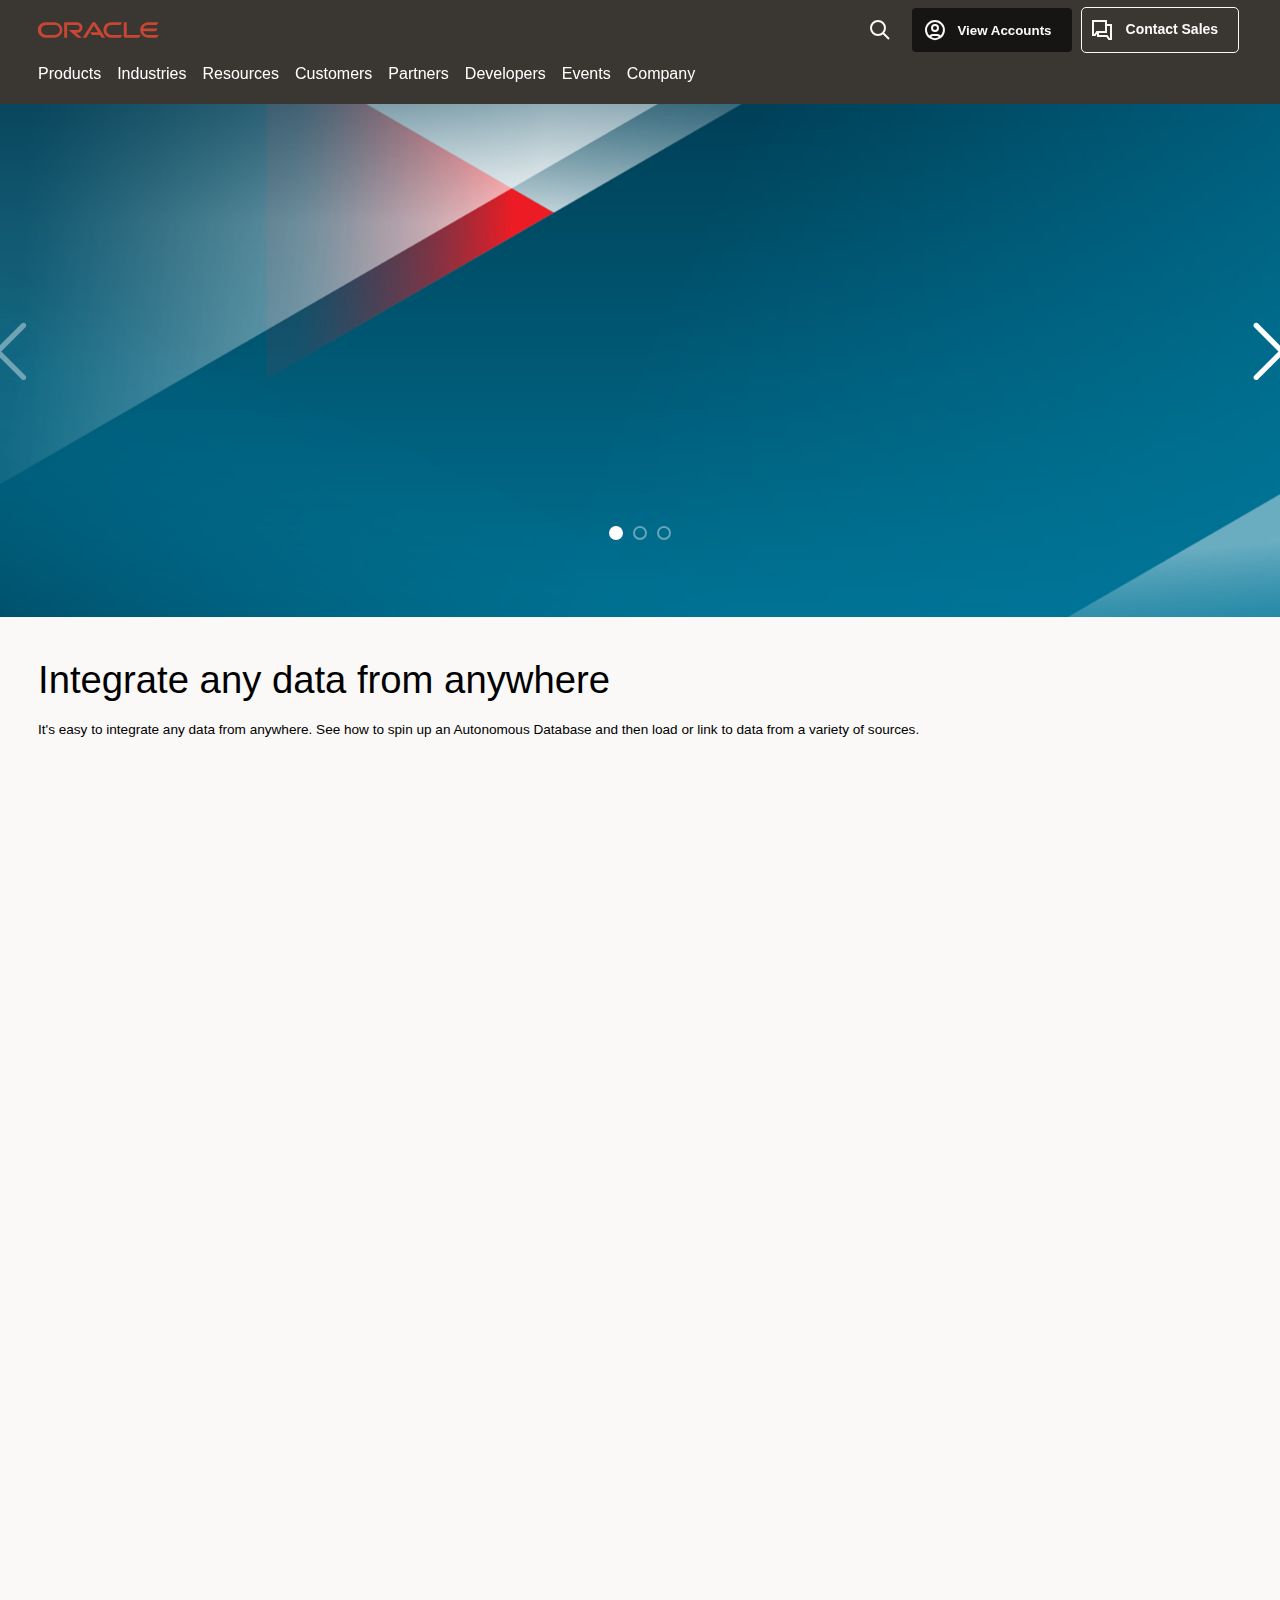
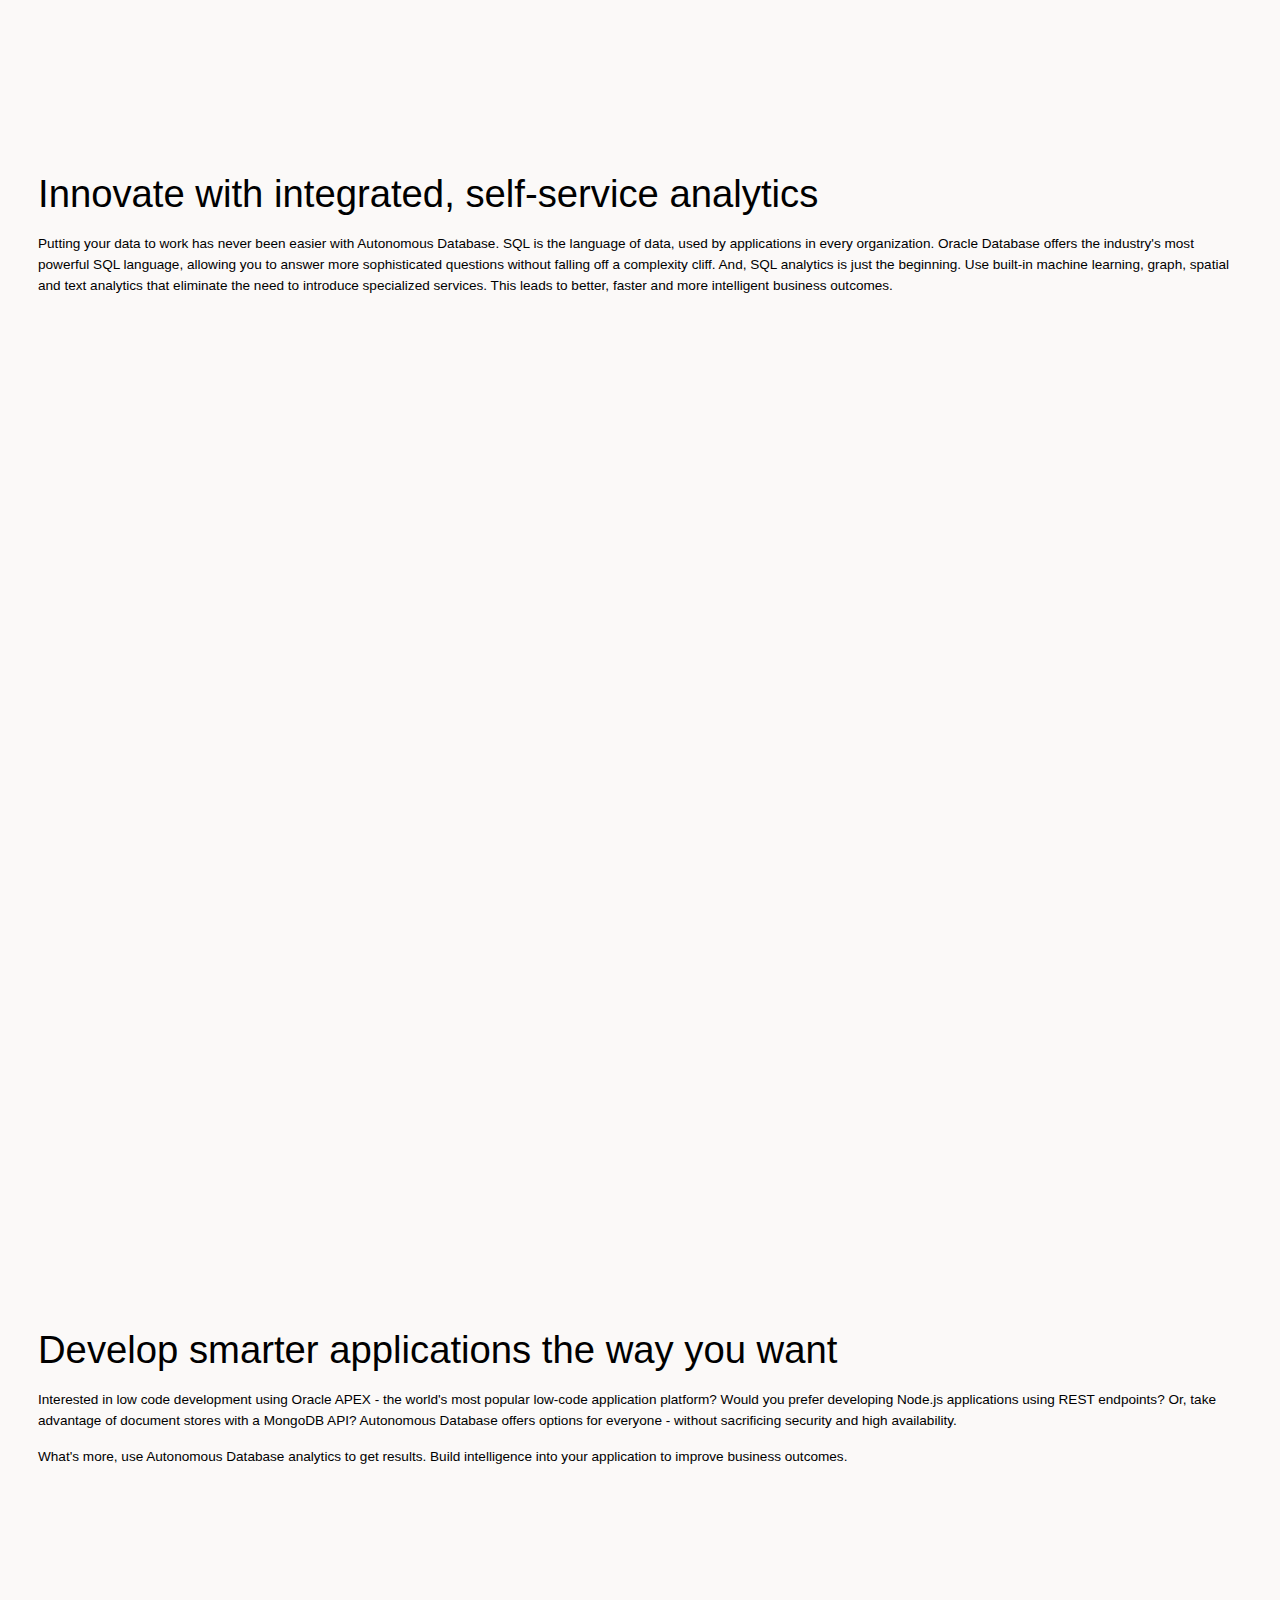
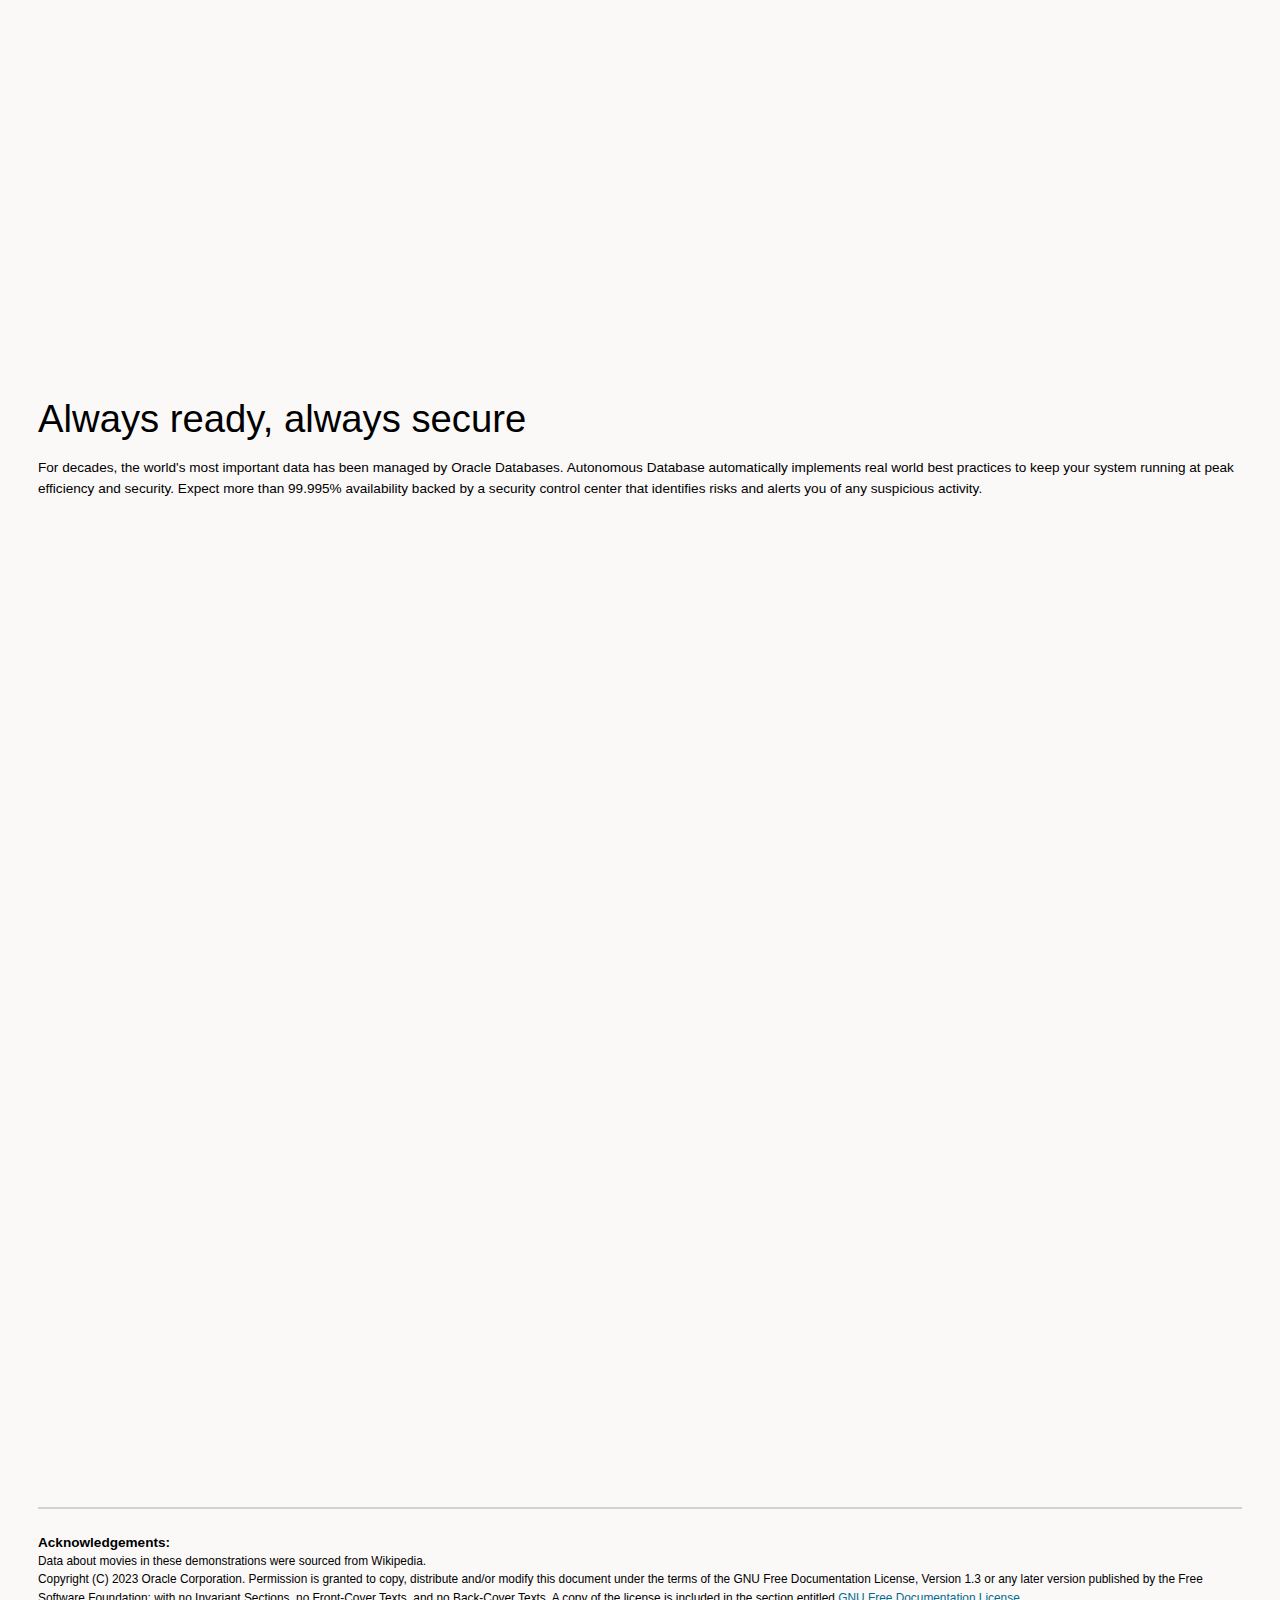
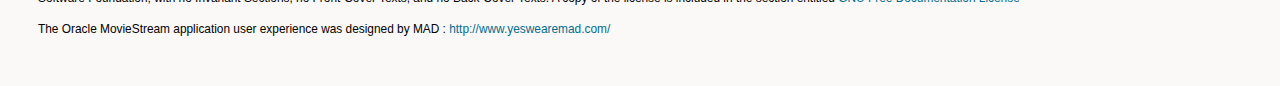
==== commit eb40db40: "First release (plus a little)" ====
--- a/index.html
+++ b/index.html
@@ -384,19 +384,19 @@
 				-moz-box-shadow: 10px 10px 37px 0px rgba(0, 0, 0, 0.75);
 				box-shadow: 10px 10px 37px 0px rgba(0, 0, 0, 0.75);
 				border-radius: 10px;
-				-webkit-animation: scaledown 1s linear;
+				/* -webkit-animation: scaledown 1s linear;
 				-moz-animation: scaledown 1s linear;
 				animation: scaledown 1s linear;
 				transform-origin: 50% 50%;
-				animation-fill-mode: forwards;
-			}
-			}
+				animation-fill-mode: forwards; */
+			}
+			
 
 			.add-shadow2 {
 				box-shadow: 0 4px 8px 0 rgba(0, 0, 0, 0.2), 0 6px 20px 0 rgba(0, 0, 0, 0.19);
 				border-radius: 10px;
 			}
-
+/*
 			.add-shadow1:hover {
 				z-index: 100;
 				-webkit-animation: scale 1s linear;
@@ -405,7 +405,9 @@
 				transform-origin: 50% 50%;
 				animation-fill-mode: forwards;
 				transform: scale(1.15);
-			}
+				
+			}
+*/			
 		</style>
 		<!-- / _Raw-Text -->
 		<!-- _Raw-Text -->
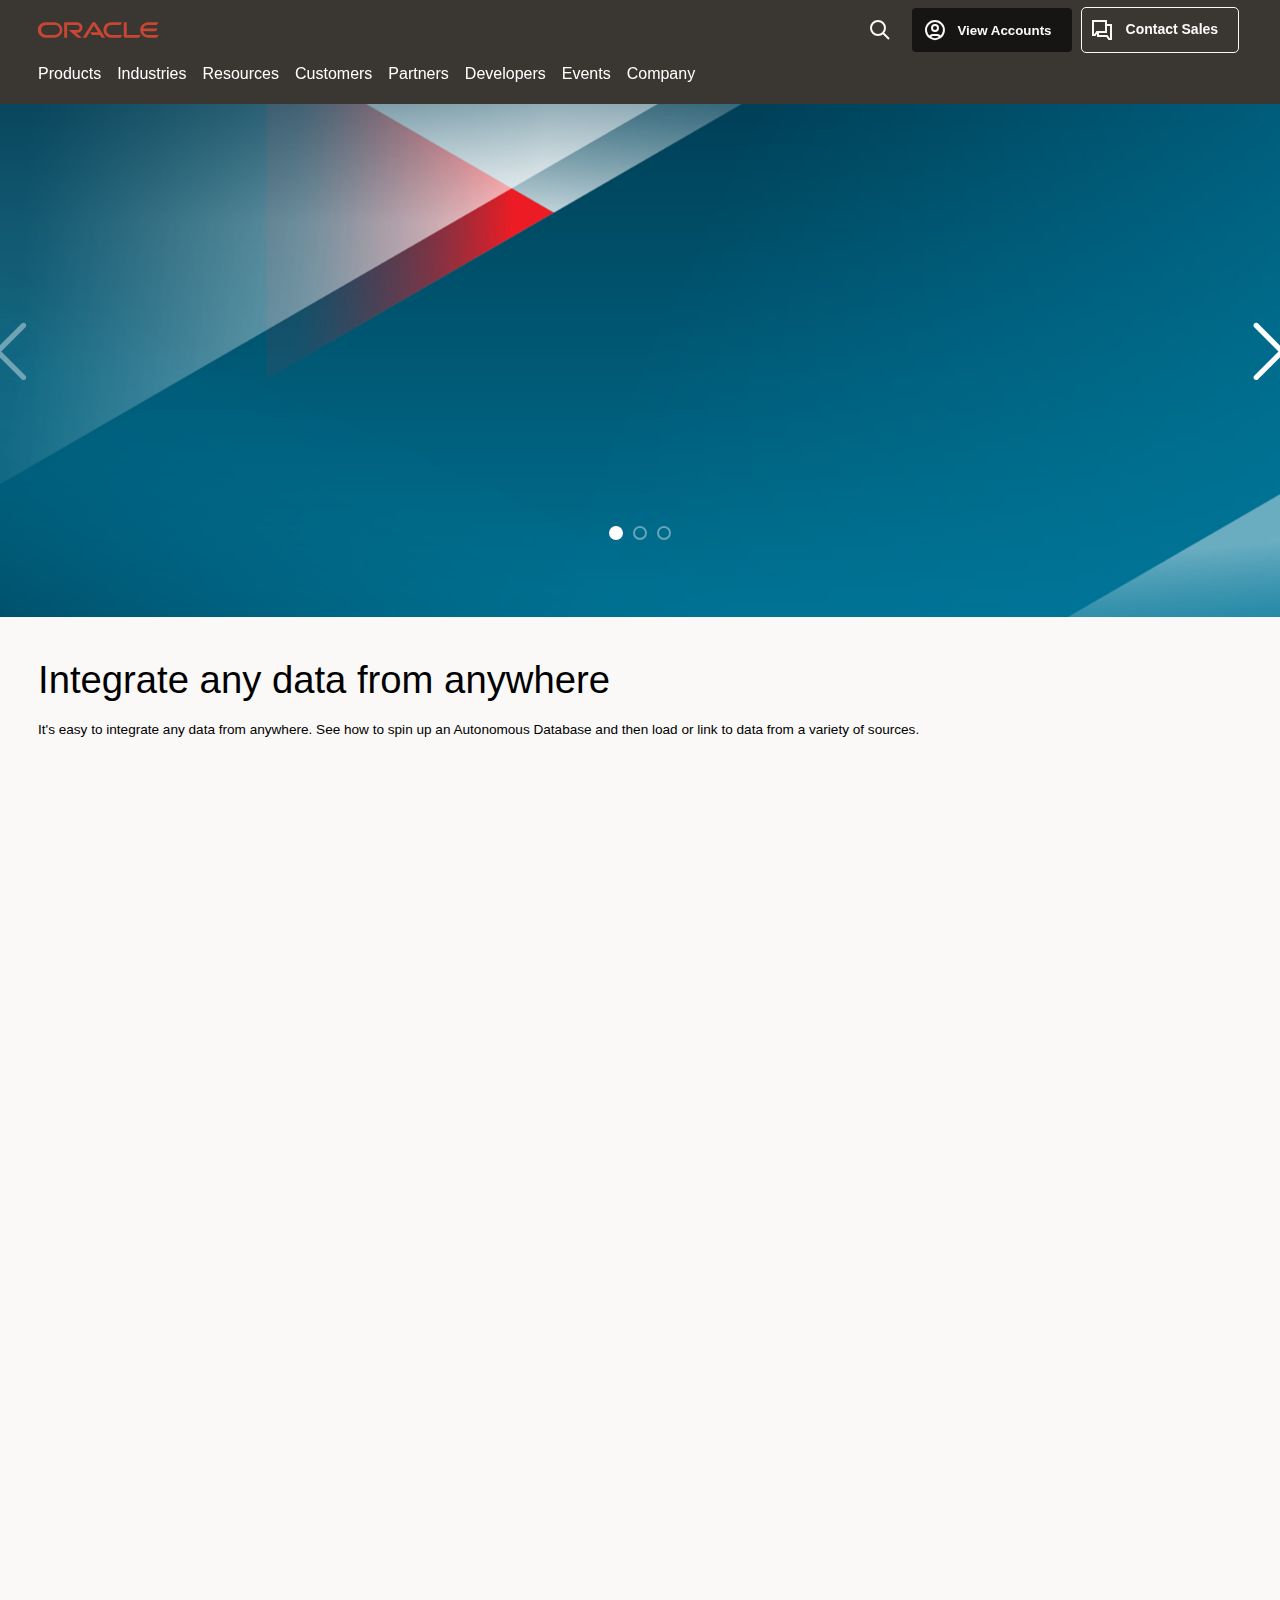
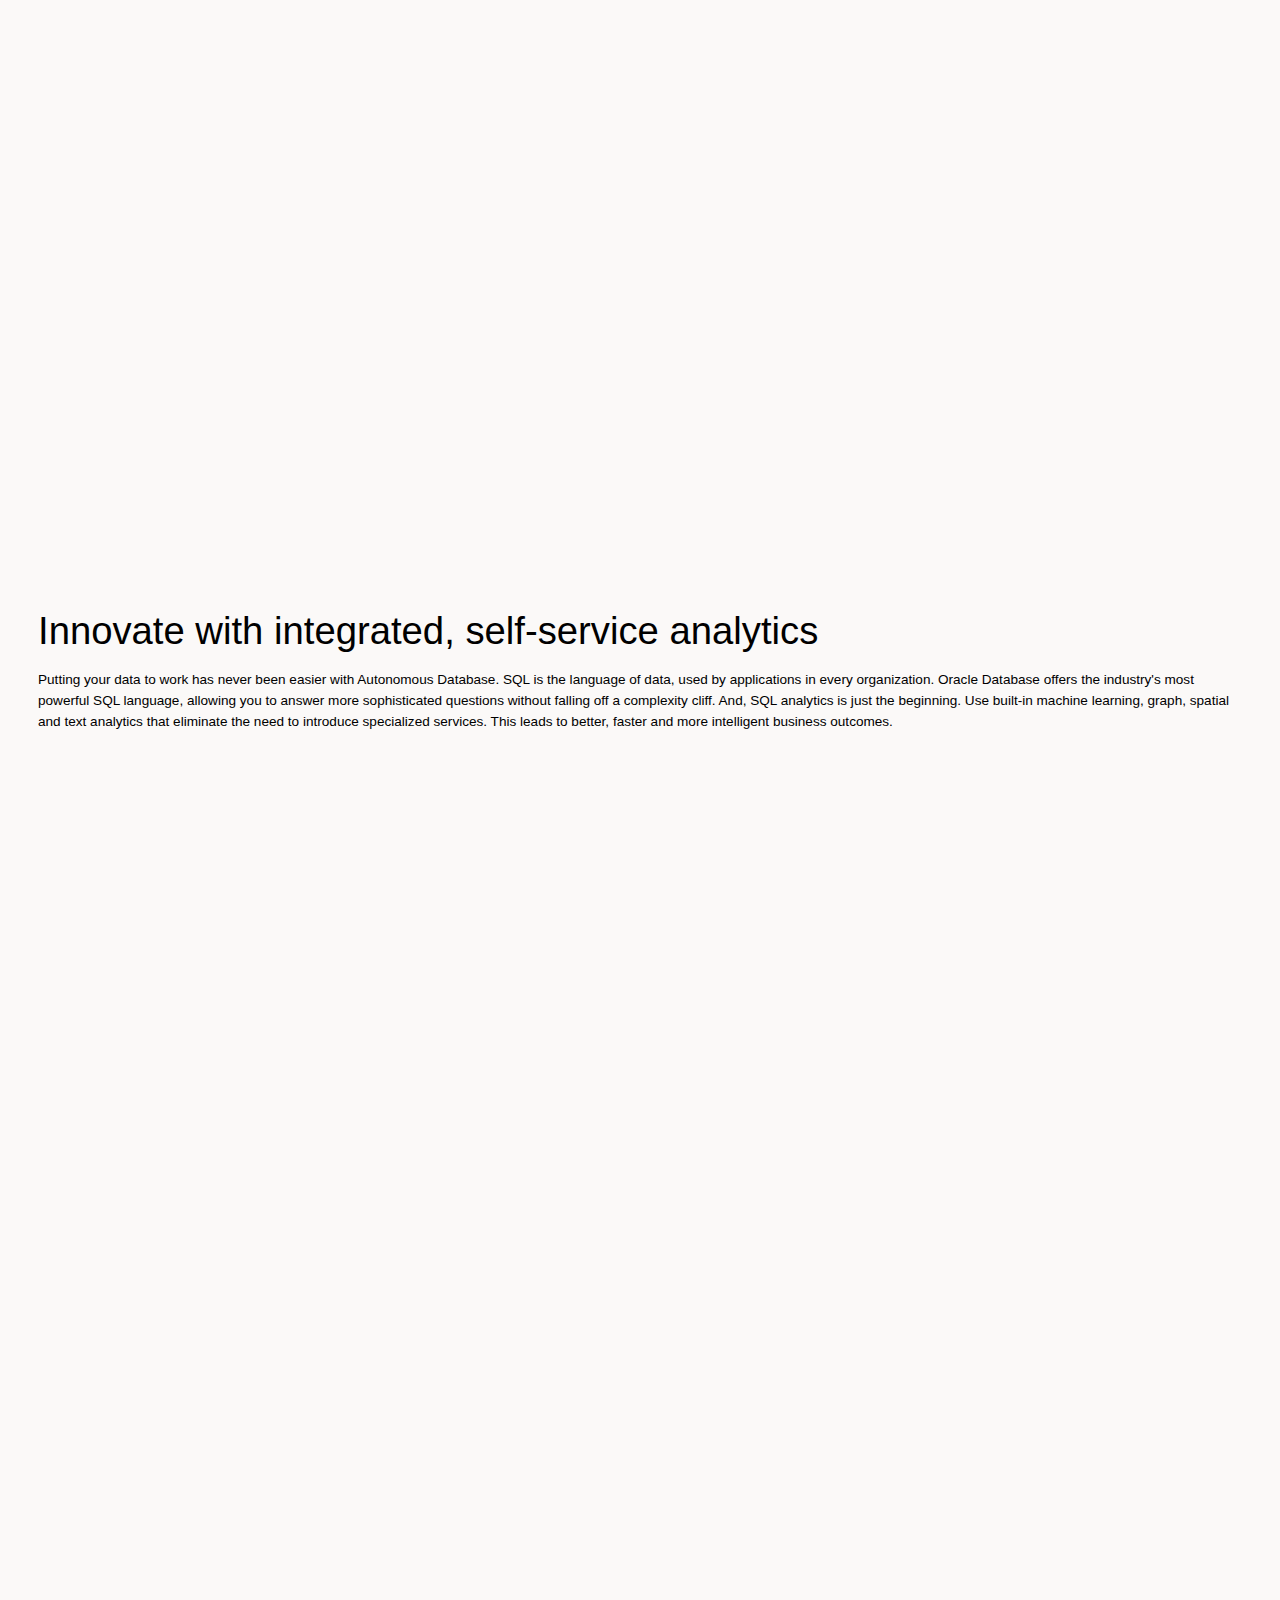
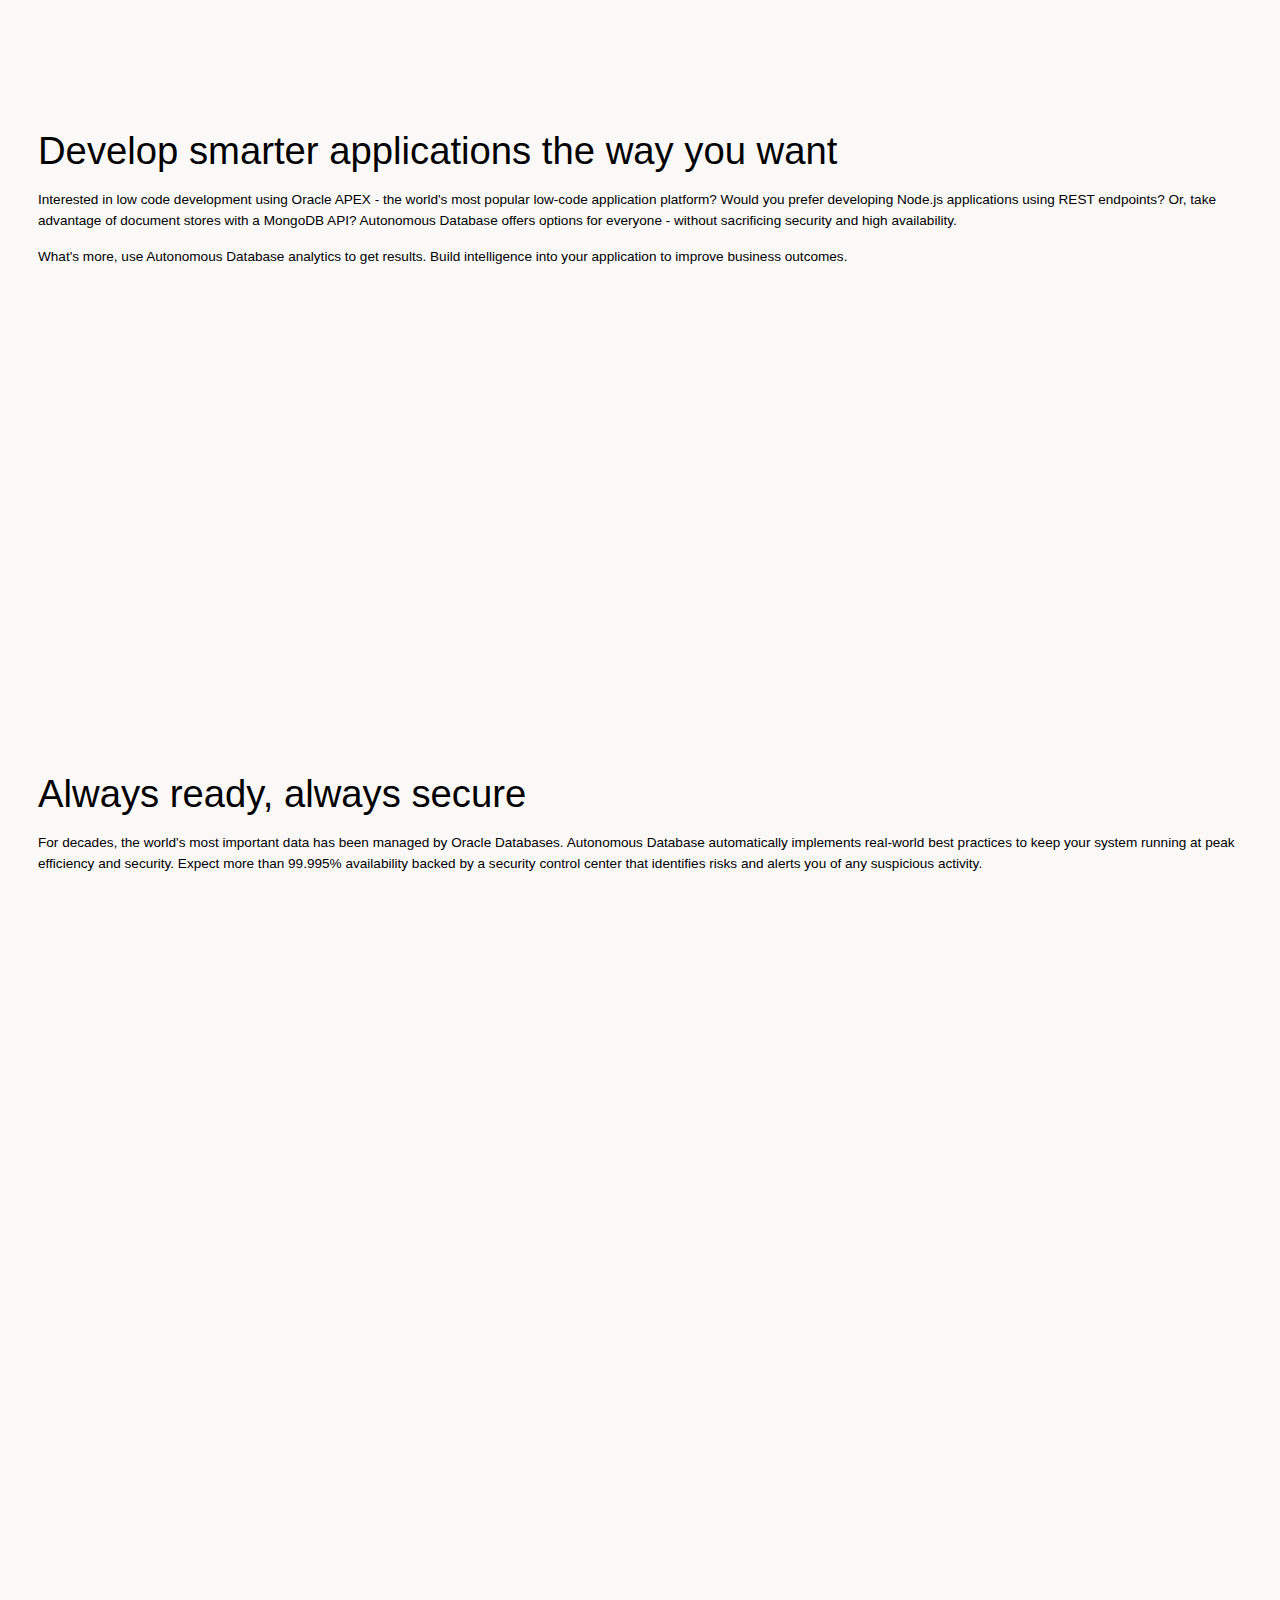
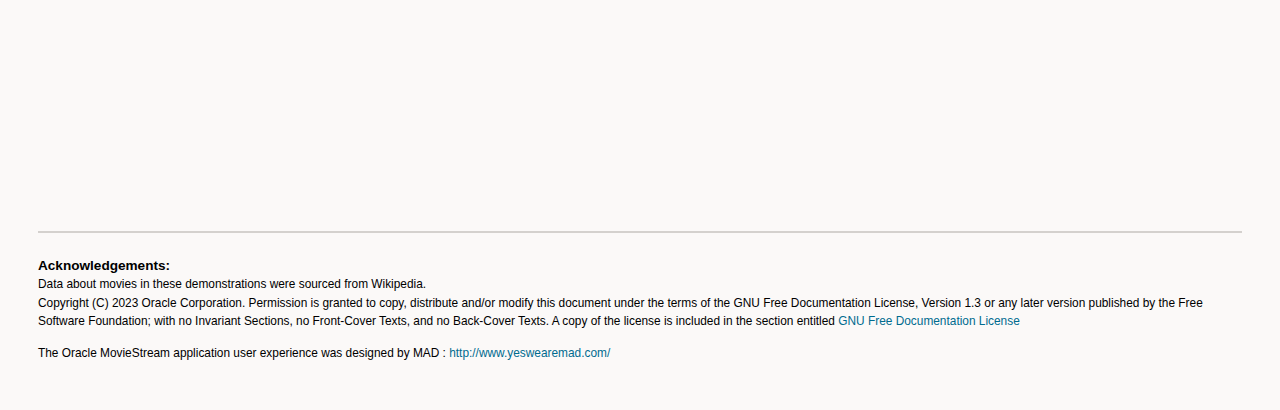
==== commit a7f1c2a3: "Added data sharing" ====
--- a/index.html
+++ b/index.html
@@ -531,179 +531,160 @@
 		<!-- _Raw-Text -->
 		<!-- Begin videos-->
 		<section class="cb101 cb101v0 cpad" data-trackas="cb101" data-ocomid="cb101">
-			<div class="cb101w1 cwidth">
+			<div class="cb101w1 cwidth">				
 				<h2>Integrate any data from anywhere</h2>
-				<p>It's easy to integrate any data from anywhere. See how to spin up an Autonomous Database and then
-					load or link to data from a
+				<p>It's easy to integrate any data from anywhere. See how to spin up an Autonomous Database and then load or link to data from a
 					variety of sources.
 				</p>
-				<div class="col-framework col4 col-gutters col-justified col-top">
+				<div class="col-framework col4 col-gutters col-justified col-top">			
 					<div class="col-w1">
 						<div class="col-item">
 							<div class="col-item-w1">
-								<div class="ytembed ytvideo ytthumbnail add-shadow1" data-ytid="5BUXoBewZbQ"
-									aria-label="Create a database">
+								<div class="ytembed ytvideo ytthumbnail add-shadow1 image1" data-ytid="5BUXoBewZbQ" aria-label="Create a database" id="videoCreateDB">
 								</div>
 							</div>
 							<div class="col-item-w2">
 								<h4>Create a database and tour the service</h4>
-								<p>Deploy a complete, fully automated data management platform of any size that supports
-									any type of workload. (3:14)
-								</p>
-								<div class="col-item-w3 obttns">
-									<a href="https://apexapps.oracle.com/pls/apex/r/dbpm/livelabs/view-workshop?wid=928"
-										target="blank">
-										Try it!
-									</a>
-								</div>
-							</div>
-						</div>
-						<div class="col-item">
-							<div class="col-item-w1">
-								<div class="ytembed ytvideo ytthumbnail add-shadow1" data-ytid="f3tWyUYoet4"
-									aria-label="Integrate any data, anywhere"></div>
+								<p>Deploy a complete, fully automated data management platform of any size that supports any type of workload. (3:14)
+								</p>
+								<p>								
+									<div class=" icn-student-female"><a href="https://apexapps.oracle.com/pls/apex/r/dbpm/livelabs/view-workshop?wid=928" target="blank">Try it on LiveLabs!</a></div>
+								</p>
+							</div>
+						</div>
+						<div class="col-item">
+							<div class="col-item-w1">
+								<div class="ytembed ytvideo ytthumbnail add-shadow1" data-ytid="f3tWyUYoet4" aria-label="Integrate any data, anywhere" id="videoSelfService"></div>
 							</div>
 							<div class="col-item-w2">
 								<h4>Simplified data integration</h4>
-								<p>Integrate data from many sources, including spreadsheets, databases, applications and
-									data lakes. (2:00)
-								</p>
-								<div class="col-item-w3 obttns">
-									<a href="https://apexapps.oracle.com/pls/apex/r/dbpm/livelabs/view-workshop?wid=789"
-										target="blank">
-										Try it!
-									</a>
-								</div>
-							</div>
-						</div>
-						<div class="col-item">
-							<div class="col-item-w1">
-								<div class="ytembed ytvideo ytthumbnail add-shadow1" data-ytid="KXrcuB28x9M"
-									aria-label="Securely integrate data across clouds"></div>
+								<p>Integrate data from many sources, including spreadsheets, databases, applications and data lakes. (2:00)
+								</p>
+								<p>								
+									<div class=" icn-student-female"><a href="https://apexapps.oracle.com/pls/apex/r/dbpm/livelabs/view-workshop?wid=789" target="blank">Try it on LiveLabs!</a></div>
+								</p>
+															
+							</div>
+						</div>
+						<div class="col-item">
+							<div class="col-item-w1">
+								<div class="ytembed ytvideo ytthumbnail add-shadow1" data-ytid="KXrcuB28x9M" aria-label="Securely integrate data across clouds" id="videoCloudLoad"></div>
 							</div>
 							<div class="col-item-w2">
 								<h4>Securely integrate data across clouds</h4>
 								<p>Load data from partners' cloud stores
 									using the native security measures of each cloud vendor. (3:28)
 								</p>
-							</div>
-							<div class="col-item-w3 obttns">
-								<a href="https://blogs.oracle.com/datawarehousing/post/using-role-amazon-resource-names-arns-to-securely-access-aws-resources-from-your-autonomous-database"
-									target="blank">
-									Try it!
-								</a>
-							</div>
-						</div>
-						<div class="col-item">
-							<div class="col-item-w1">
-								<div class="ytembed ytvideo ytthumbnail add-shadow1" data-ytid="EKaoHvVfzGQ"
-									aria-label="Analyze the data lake with Autonomous Database and OCI Data Catalog">
-								</div>
-							</div>
-							<div class="col-item-w2">
-								<h4>Discover and analyze data lake sources</h4>
-								<p>Discover data lake assets with OCI Data Catalog and then automatically query and
-									analyze those sources. No additional management is required. (5:56)
-								</p>
-							</div>
-							<div class="col-item-w3 obttns">
-								<a href="https://apexapps.oracle.com/pls/apex/r/dbpm/livelabs/view-workshop?wid=877"
-									target="blank">
-									Try it!
-								</a>
+								<p>								
+									<div class=" icn-student-female"><a href="https://blogs.oracle.com/datawarehousing/post/using-role-amazon-resource-names-arns-to-securely-access-aws-resources-from-your-autonomous-database" target="blank">Learn more!</a></div>
+								</p>
+							</div>
+						</div>
+						<div class="col-item">
+							<div class="col-item-w1">
+								<div class="hover-text">
+									<div class="ytembed ytvideo ytthumbnail add-shadow1" data-ytid="EKaoHvVfzGQ" aria-label="Analyze the data lake with Autonomous Database and OCI Data Catalog" id="videoAnalyze"></div>
+								</div>
+							</div>
+							<div class="col-item-w2">
+								<h4>Discover and analyze data lakes</h4>
+								<p>Discover data lake assets with OCI Data Catalog and then automatically query and analyze those sources. No additional management is required. (5:56)
+								</p>
+								<p>								
+									<div class=" icn-student-female"><a href="https://apexapps.oracle.com/pls/apex/r/dbpm/livelabs/view-workshop?wid=877" target="blank">Try it on LiveLabs!</a></div>
+								</p>
+							</div>
+						</div>
+						<div class="col-item">
+							<div class="col-item-w1">
+								<div class="hover-text">
+									<div class="ytembed ytvideo ytthumbnail add-shadow1" data-ytid="NAV1YyKMaaQ" aria-label="Share data with stakeholders" id="videoAnalyze"></div>
+								</div>
+							</div>
+							<div class="col-item-w2">
+								<h4>Safely share data sets</h4>
+								<p>Your data holds incredible value. Easily share it to make better decisions or to deliver it as a product.(3:12)
+								</p>
+								
+								<p>								
+								<!--	<div class=" icn-student-female"><a href="https://apexapps.oracle.com/pls/apex/r/dbpm/livelabs/view-workshop?wid=877" target="blank">Try it on LiveLabs!</a></div> 
+								-->
+								</p>
 							</div>
 						</div>
 					</div>
 				</div>
 			</div>
 		</section>
+		
 		<!-- / _Raw-Text -->
 		<!-- _Raw-Text -->
 		<section class="cb101 cb101v0 cpad" data-trackas="cb101" data-ocomid="cb101">
-			<div class="cb101w1 cwidth">
+			<div class="cb101w1 cwidth">				
 				<h2>Innovate with integrated, self-service analytics</h2>
-				<p>Putting your data to work has never been easier with Autonomous Database. SQL is the language of
-					data, used by applications in every organization.
-					Oracle Database offers the industry's most powerful SQL language, allowing you to answer more
-					sophisticated questions without falling off a complexity cliff.
-					And, SQL analytics is just the beginning. Use built-in machine learning, graph, spatial and text
-					analytics that eliminate the need to introduce specialized
+				<p>Putting your data to work has never been easier with Autonomous Database. SQL is the language of data, used by applications in every organization.
+					Oracle Database offers the industry's most powerful SQL language, allowing you to answer more sophisticated questions without falling off a complexity cliff.
+					And, SQL analytics is just the beginning. Use built-in machine learning, graph, spatial and text analytics that eliminate the need to introduce specialized
 					services. This leads to better, faster and more intelligent business outcomes.
 				</p>
 				<div class="col-framework col4 col-gutters col-justified col-top">
 					<div class="col-w1">
 						<div class="col-item">
 							<div class="col-item-w1">
-								<div class="ytembed ytvideo ytthumbnail add-shadow1" data-ytid="ZsOk_uccbmA"
-									aria-label="Use SQL to gain insights from all your data with Oracle Autonomo Database">
-								</div>
+								<div class="ytembed ytvideo ytthumbnail add-shadow1" data-ytid="ZsOk_uccbmA" aria-label="Use SQL to gain insights from all your data with Oracle Autonomo Database"></div>
 							</div>
 							<div class="col-item-w2">
 								<h4>Analyze all data with Oracle SQL</h4>
-								<p>Use Oracle Autonomous Database's industry leading SQL engine to gain insights from
-									all your data. Any type of data - stored anywhere. (3:05)
-								</p>
-								<div class="col-item-w3 obttns">
-									<a href="https://oracle-livelabs.github.io/adb/movie-stream-story-lite/workshops/freetier/index.html?lab=analyzing-movie-sales-data"
-										target="blank">
-										Try it!
-									</a>
-								</div>
-							</div>
-						</div>
-						<div class="col-item">
-							<div class="col-item-w1">
-								<div class="ytembed ytvideo ytthumbnail add-shadow1" data-ytid="RKcRX0su7IY"
-									aria-label="Bring Data to Life with Oracle Autonomous Database and Oracle Analytics Cloud">
-								</div>
+								<p>Use Oracle Autonomous Database's industry leading SQL engine to gain insights from all your data. Any type of data - stored anywhere. (3:05)
+								</p>
+								<p>								
+									<div class=" icn-student-female"><a href="https://oracle-livelabs.github.io/adb/movie-stream-story-lite/workshops/freetier/index.html?lab=analyzing-movie-sales-data" target="blank">Try it on LiveLabs!</a></div>
+								</p>								
+							</div>
+						</div>
+						<div class="col-item">
+							<div class="col-item-w1">
+								<div class="ytembed ytvideo ytthumbnail add-shadow1" data-ytid="RKcRX0su7IY" aria-label="Bring Data to Life with Oracle Autonomous Database and Oracle Analytics Cloud"></div>
 							</div>
 							<div class="col-item-w2">
 								<h4>Bring your data to life with Oracle Analytics Cloud</h4>
 								<p>Use any SQL tool or application with Oracle Autonomous Database.
-									See how to create interactive dashboards and gain insights with Analytics Cloud.
-									(3:13)
-								</p>
-								<div class="col-item-w3 obttns">
-									<a href="https://apexapps.oracle.com/pls/apex/r/dbpm/livelabs/view-workshop?wid=684"
-										target="blank">
-										Try it!
+									See how to create interactive dashboards and gain insights with Analytics Cloud. (3:13)
+								</p>
+								<div class=" icn-student-female">
+									<a href="https://apexapps.oracle.com/pls/apex/r/dbpm/livelabs/view-workshop?wid=684" target="blank">
+										Try it on LiveLabs!
 									</a>
 								</div>
 							</div>
 						</div>
 						<div class="col-item">
 							<div class="col-item-w1">
-								<div class="ytembed ytvideo ytthumbnail add-shadow1" data-ytid="dFzxP5wXr6M"
-									aria-label="Predict customer churn with machine learning"></div>
+								<div class="ytembed ytvideo ytthumbnail add-shadow1" data-ytid="dFzxP5wXr6M" aria-label="Predict customer churn with machine learning"></div>
 							</div>
 							<div class="col-item-w2">
 								<h4>Predict customer churn</h4>
-								<p>Use machine learning to predict loyal customers that are at-risk of leaving
-									MovieStream and then make them a special offer. (3:28)
-								</p>
-							</div>
-							<div class="col-item-w3 obttns">
-								<a href="https://oracle-livelabs.github.io/adb/movie-stream-story-lite/workshops/ocw-freetier/index.html?lab=predict-churn"
-									target="blank">
-									Try it!
+								<p>Use machine learning to predict loyal customers that are at-risk of leaving MovieStream and then make them a special offer. (3:28)
+								</p>
+							</div>
+							<div class=" icn-student-female">
+								<a href="https://oracle-livelabs.github.io/adb/movie-stream-story-lite/workshops/ocw-freetier/index.html?lab=predict-churn" target="blank">
+									Try it on LiveLabs!
 								</a>
 							</div>
 						</div>
 						<div class="col-item">
 							<div class="col-item-w1">
-								<div class="ytembed ytvideo ytthumbnail add-shadow1" data-ytid="ecHRy05v6D4"
-									aria-label="Make better recommendations"></div>
+								<div class="ytembed ytvideo ytthumbnail add-shadow1" data-ytid="ecHRy05v6D4" aria-label="Make better recommendations"></div>
 							</div>
 							<div class="col-item-w2">
 								<h4>Make better recommendations with graph analytics</h4>
-								<p>Model relationships and communities using specialized graph algorithms. Make
-									personalized recommendations based on community membership. (2:16)
-								</p>
-							</div>
-							<div class="col-item-w3 obttns">
-								<a href="https://oracle-livelabs.github.io/adb/movie-stream-story-lite/workshops/ocw-freetier/index.html?lab=apply-graph"
-									target="blank">
-									Try it!
+								<p>Model relationships and communities using specialized graph algorithms. Make personalized recommendations based on community membership. (2:16)
+								</p>
+							</div>
+							<div class=" icn-student-female">
+								<a href="https://oracle-livelabs.github.io/adb/movie-stream-story-lite/workshops/ocw-freetier/index.html?lab=apply-graph" target="blank">
+									Try it on LiveLabs!
 								</a>
 							</div>
 						</div>
@@ -711,7 +692,8 @@
 				</div>
 			</div>
 		</section>
-		<!-- / _Raw-Text -->
+		
+		<!-- /_Raw-Text -->
 		<!-- _Raw-Text -->
 		<section class="cb101 cb101v0 cpad" data-trackas="cb101" data-ocomid="cb101">
 			<div class="cb101w1 cwidth">
@@ -738,10 +720,10 @@
 									features,
 									that can be deployed anywhere. (1:41)
 								</p>
-								<div class="col-item-w3 obttns">
+								<div class=" icn-student-female">
 									<a href="https://apexapps.oracle.com/pls/apex/dbpm/r/livelabs/view-workshop?wid=942"
 										target="blank">
-										Try it!
+										Try it on LiveLabs!
 									</a>
 								</div>
 							</div>
@@ -758,10 +740,10 @@
 									See how to take advantage of flexible REST and
 									MongoDB API. (3:38)
 								</p>
-								<div class="col-item-w3 obttns">
+								<div class=" icn-student-female">
 									<a href="https://apexapps.oracle.com/pls/apex/r/dbpm/livelabs/view-workshop?wid=815"
 										target="blank">
-										Try it!
+										Try it on LiveLabs!
 									</a>
 								</div>
 							</div>
@@ -771,69 +753,59 @@
 			</div>
 		</section>
 		<!-- / _Raw-Text -->
+
 		<!-- _Raw-Text -->
 		<section class="cb101 cb101v0 cpad" data-trackas="cb101" data-ocomid="cb101">
-			<div class="cb101w1 cwidth">
+			<div class="cb101w1 cwidth">				
 				<h2>Always ready, always secure</h2>
-				<p>For decades, the world's most important data has been managed by Oracle Databases. Autonomous
-					Database automatically implements real world best practices
-					to keep your system running at peak efficiency and security. Expect more than 99.995% availability
-					backed by a security control center that identifies risks and alerts you of any
+				<p>For decades, the world's most important data has been managed by Oracle Databases. Autonomous Database automatically implements real-world best practices
+					to keep your system running at peak efficiency and security. Expect more than 99.995% availability backed by a security control center that identifies risks and alerts you of any
 					suspicious activity.
 				</p>
 				<div class="col-framework col4 col-gutters col-justified col-top">
 					<div class="col-w1">
 						<div class="col-item">
 							<div class="col-item-w1">
-								<div class="ytembed ytvideo ytthumbnail add-shadow1" data-ytid="uAzS5U3fAXo"
-									aria-label="Auto scale your Autonomous Database Resources"></div>
+								<div class="ytembed ytvideo ytthumbnail add-shadow1" data-ytid="uAzS5U3fAXo" aria-label="Auto scale your Autonomous Database Resources"></div>
 							</div>
 							<div class="col-item-w2">
 								<h4>Dynamically scale resources to meet workload requirements</h4>
-								<p>Improve scalability and performance with auto scale. Save money by only using those
-									extra resources when needed. (2:26)
-								</p>
-								<div class="col-item-w3 obttns">
-									<a href="https://oracle-livelabs.github.io/adb/shared/workshops/freetier-indepth/index.html?lab=adb-auto-scaling"
-										target="blank">
-										Try it!
+								<p>Improve scalability and performance with auto scale. Save money by only using those extra resources when needed. (2:26)
+								</p>
+								<div class="icn-student-female">
+									<a href="https://oracle-livelabs.github.io/adb/shared/workshops/freetier-indepth/index.html?lab=adb-auto-scaling" target="blank">
+										Try it on LiveLabs!
 									</a>
 								</div>
 							</div>
 						</div>
 						<div class="col-item">
 							<div class="col-item-w1">
-								<div class="ytembed ytvideo ytthumbnail add-shadow1" data-ytid="GsCC4FN1NTQ"
-									aria-label="Enable disaster recovery"></div>
+								<div class="ytembed ytvideo ytthumbnail add-shadow1" data-ytid="GsCC4FN1NTQ" aria-label="Enable disaster recovery"></div>
 							</div>
 							<div class="col-item-w2">
 								<h4>Enable disaster recovery</h4>
-								<p>See how easy it is to protect your data from unforeseen disasters using Autonomous
-									Data Guard. (2:04)
-								</p>
-								<div class="col-item-w3 obttns">
-									<a href="https://oracle-livelabs.github.io/adb/shared/workshops/freetier-indepth/index.html?lab=adb-autonomous-data-guard"
-										target="blank">
-										Try it!
+								<p>See how easy it is to protect your data from unforeseen disasters using Autonomous Data Guard. (2:04)
+								</p>
+								<div class=" icn-student-female">
+									<a href="https://oracle-livelabs.github.io/adb/shared/workshops/freetier-indepth/index.html?lab=adb-autonomous-data-guard" target="blank">
+										Try it on LiveLabs!
 									</a>
 								</div>
 							</div>
 						</div>
 						<div class="col-item">
 							<div class="col-item-w1">
-								<div class="ytembed ytvideo ytthumbnail add-shadow1" data-ytid="iGBDrPTOnpw"
-									aria-label="Introduction to Data Safe"></div>
+								<div class="ytembed ytvideo ytthumbnail add-shadow1" data-ytid="iGBDrPTOnpw" aria-label="Introduction to Data Safe"></div>
 							</div>
 							<div class="col-item-w2">
 								<h4>Protect sensitive data</h4>
-								<p>Secure enterprise data with Oracle Data Safe's Security Assessment, Data Discovery,
-									Data Masking, User Assessment,
+								<p>Secure enterprise data with Oracle Data Safe's Security Assessment, Data Discovery, Data Masking, User Assessment,
 									Activity Auditing, and Alerts. (7:23)
 								</p>
-								<div class="col-item-w3 obttns">
-									<a href="https://apexapps.oracle.com/pls/apex/r/dbpm/livelabs/view-workshop?wid=598"
-										target="blank">
-										Try it!
+								<div class=" icn-student-female">
+									<a href="https://apexapps.oracle.com/pls/apex/r/dbpm/livelabs/view-workshop?wid=598" target="blank">
+										Try it on LiveLabs!
 									</a>
 								</div>
 							</div>
@@ -842,6 +814,7 @@
 				</div>
 			</div>
 		</section>
+
 		<!-- / _Raw-Text -->
 		<!-- _Raw-Text -->
 		<!-- CC01v0 -->
--- a/asset/web/css/ocom-v1-styles.css
+++ b/asset/web/css/ocom-v1-styles.css
@@ -13,128 +13,43004 @@
 */
 
 
-/*! MISC + SASS */.f11 section{opacity:1}.sectiontest2 div{background:#00f;height:200px;margin:2em}.cw66w8 .cw66head{font-family:inherit !important}.cb105w1 h3,.ct13 .ct13w1>h2,.cw65 .cw65w5 h2{font-family:inherit !important}.cb64 h3{font-size:3.3rem !important;line-height:4rem !important;font-weight:500}.cb79 h3{font-size:2.615rem !important;line-height:3.2rem !important;font-weight:800}.cb34v1 .cb34w2 p,.cb85 h3,.cb105w1 h4,.cb107 h6{font-size:2.615rem !important;line-height:3.2rem !important;font-weight:300}.cb105w1>ul>li h5,.cb105w1>ul>li h2,.cb105w1>ul>li .cb105w3,.cw60 .cw60w2 a h6{font-size:2.0rem !important;line-height:1.4 !important;font-weight:300}.cb78 h4,.cb90 h3,.cc01 h3,.cc01 .herotitle,.ct13 .ct13w5 h4,.ct13 .ct13w5 h3,.ct13.ct13v2 .ct13w13 h4,.ct13.ct13v2 .ct13w13 h3,.cw66w9 p{font-size:2.2rem !important;line-height:2.8rem !important;font-weight:500}.cb71 .eyebrow,.cb74 .cta-lnk,.cb83 .eyebrow,.cb89 h5,.cb90 .eyebrow,.cb107 h5,.cc01 .eyebrow,.cn25w3 a,.cn25v1 .cn25w3 a,.ct13 .ct13w3 a,.ct13.ct13v2 .ct13w13+.ct13w13 h4,.ct13.ct13v2 .ct13w13+.ct13w13 h3{font-size:1.925rem !important;line-height:2.4rem !important;font-weight:500}.cw58 .cw58w0 .cw58w2,.cw67 .col-item .cw67w1,.cw67 .col-item .cw67w2,.cw67 .col-item .cw67w3,.u28.u28v1 .u28navw2 .u28a1,.u28.u28v1 .u28navw4{border-radius:.5em !important}.cw58 .cw58w0 .cw58w2 .col-item-w1 img,.cw58 .cw58w0 .cw58w2>div img{border-top-left-radius:.5em !important}.cw58 .cw58w0 .cw58w2 .col-item-w1 img,.cw58 .cw58w0 .cw58w2>div img{border-top-right-radius:.5em !important}.cw58 .cw58w0 .cw58w4,.u28.u28v1 .u28navw4 .u28pimg{border-bottom-left-radius:.5em !important}.cw58 .cw58w0 .cw58w4,.u28.u28v1 .u28navw4 .u28pimg{border-bottom-right-radius:.5em !important}.cw58 .cw58w0 .cw58w2,.cw67 .col-item .cw67w1{box-shadow:0px 1px 16px 0 rgba(0,0,0,0.18)}.rc33 .rc33w2.current{box-shadow:0 8px 8px 0 rgba(0,0,0,0.2)}.rc33 .rc33w2{box-shadow:0 2px 8px 0 rgba(0,0,0,0.18)}
-/*! VENDOR - ELOQUA */.bttntab{margin:0 !important;width:100%;float:none}.bttntab>div{margin:0 !important;width:100%;float:none;border:0}.bttntab>div,.bttntab>div:hover{background:#3B7087 !important}.bttntab>div a,.bttntab>div a:hover,.bttntab>div a:hover:after{color:#fff !important;border:0}.cmps-bttns.bttntab a{padding-top:.9em;padding-bottom:.85em}.bttntab>div>a{background:transparent;color:#fff !important;display:block}.bttntab>div:hover>a:before{background:transparent}.c75eloquatab{border:1px solid #ccc;width:100%;padding:1.3rem 0 0;margin:-1px 0 1em;box-sizing:border-box}.c75eloquatab p{margin:0 0 1rem;margin:0 0 1.2rem;padding:0 1rem}.c75eloquatab .icn-list{margin:0px 10px}#c75eloquaifrm{position:relative;background-color:transparent}p.ifrmload{position:absolute}.c75eloqua{margin:-15px 0 0}.c75eloquatab .f07{width:99.89%}ul.icn-list .bttntab{padding-top:14px;position:relative}ul.icn-list .bttntab:before{position:absolute;top:5px;left:50px;height:20px;width:20px;background:#3B7087;content:" ";display:block;-webkit-transform:rotate(45deg);-ms-transform:rotate(45deg);transform:rotate(45deg)}#w01w12 #ifrm{border:1px solid #ccc}@media screen and (max-width: 480px){.bttntab,.c75eloquatab{width:100%}}@media screen and (max-width: 640px){html.eloqua{font-size:55.556%}}
-/*! CG19 */.col-framework{margin-left:auto;margin-right:auto}.col-item{float:none !important;position:relative;display:-ms-flexbox !important;display:flex !important;-ms-flex-direction:column;-ms-flex-wrap:none;flex-flow:column nowrap;-ms-flex-pack:justify;justify-content:space-between;-ms-flex-align:stretch;align-items:stretch;-ms-flex:1 1 auto;flex:1 1 auto;margin:0;transition:transform 0.25s cubic-bezier(0.4, 0, 0.2, 1),box-shadow 0.3s cubic-bezier(0.4, 0, 0.2, 1)}.col-item>div{-ms-flex:0 0 auto;flex:0 0 auto}.col-item:focus{outline:0}.col-w1{display:-ms-flexbox;display:flex;-ms-flex-direction:row;-ms-flex-wrap:wrap;flex-flow:row wrap;-ms-flex-pack:start;justify-content:left;-ms-flex-align:stretch;align-items:stretch}.rtl .col-w1{display:-ms-flexbox;display:flex;-ms-flex-direction:row;-ms-flex-wrap:wrap;flex-flow:row wrap;-ms-flex-pack:start;justify-content:flex-start;-ms-flex-align:stretch;align-items:stretch}.col-centered .col-item{-ms-flex-pack:center;justify-content:center}.col-top .col-item{justify-content:flex-start !important}.col-bottom .col-item{justify-content:flex-end !important}.col-stretched .col-item .col-item-w1{align-self:stretch;height:100%}.col2 .col-item{width:50%;max-width:50%}.col2 .col1-third-col2 .col-item:nth-child(1n),.col2.col1-third-col2 .col-item:nth-child(1n){width:33.333%;max-width:33.333%}.col2 .col1-third-col2 .col-item:nth-child(2n),.col2.col1-third-col2 .col-item:nth-child(2n){width:66.666%;max-width:66.666%}.col2 .col2-thirds-col1 .col-item:nth-child(1n),.col2.col2-thirds-col1 .col-item:nth-child(1n){width:66.666%;max-width:66.666%}.col2 .col2-thirds-col1 .col-item:nth-child(2n),.col2.col2-thirds-col1 .col-item:nth-child(2n){width:33.333%;max-width:33.333%}.col2.col-twothreefifth .col-item:nth-child(1n){width:40%;max-width:40%}.col2.col-twothreefifth .col-item:nth-child(2n){width:60%;max-width:60%}.col2.col-threetwofifth .col-item:nth-child(1n){width:60%;max-width:60%}.col2.col-threetwofifth .col-item:nth-child(2n){width:40%;max-width:40%}.col2.col-altsize .col-item:nth-child(1n){width:58.218%;max-width:58.218%}.col2.col-altsize .col-item:nth-child(2n){width:41.782%;max-width:41.782%}.col3 .col-item{width:33.3333%;max-width:33.3333%}.col4 .col-item{width:25%;max-width:25%}.col4 .col-item.col-span2{width:50%;max-width:50%}.col5 .col-item{width:20%;max-width:20%}.col6 .col-item{width:16.66667%;max-width:16.66667%}.col5 .col-item.col-span2{width:40%;max-width:40%}.col3.col-framework.col-altbreak .col-w1,.col5.col-framework .col-w1{display:-ms-flexbox;display:flex;-ms-flex-direction:row;-ms-flex-wrap:wrap;flex-flow:row wrap;-ms-flex-pack:center;justify-content:center;-ms-flex-align:stretch;align-items:stretch}.col-gutters{margin-bottom:-36px !important}.col-gutters>.col-w1,.col-gutters>.cwidth>.col-w1{margin:0 -18px}.col-gutters .col-item{margin:0 18px 36px}.col-gutters.expando,.expando .col-gutters{margin-bottom:0 !important}.col-gutters.crsl-slider .col-item{margin:0 18px !important}.col-gutters .slick-list{margin:0 -18px}.col-gutters.col2 .col-item{width:calc(50% - 36px);max-width:calc(50% - 36px)}.col-gutters.col2 .col1-third-col2 .col-item:nth-child(1n),.col-gutters.col2.col1-third-col2 .col-item:nth-child(1n){width:calc(33.3333% - 36px);max-width:calc(33.3333% - 36px)}.col-gutters.col2 .col1-third-col2 .col-item:nth-child(2n),.col-gutters.col2.col1-third-col2 .col-item:nth-child(2n){width:calc(66.666% - 36px);max-width:calc(66.666% - 36px)}.col-gutters.col2 .col2-thirds-col1 .col-item:nth-child(1n),.col-gutters.col2.col2-thirds-col1 .col-item:nth-child(1n){width:calc(66.666% - 36px);max-width:calc(66.666% - 36px)}.col-gutters.col2 .col2-thirds-col1 .col-item:nth-child(2n),.col-gutters.col2.col2-thirds-col1 .col-item:nth-child(2n){width:calc(33.3333% - 36px);max-width:calc(33.3333% - 36px)}.col-gutters.col2.col-twothreefifth .col-item:nth-child(1n){width:calc(40% - 36px);max-width:calc(40% - 36px)}.col-gutters.col2.col-twothreefifth .col-item:nth-child(2n){width:calc(60% - 36px);max-width:calc(60% - 36px)}.col-gutters.col2.col-threetwofifth .col-item:nth-child(1n){width:calc(60% - 36px);max-width:calc(60% - 36px)}.col-gutters.col2.col-threetwofifth .col-item:nth-child(2n){width:calc(40% - 36px);max-width:calc(40% - 36px)}.col-gutters.col2.col-altsize .col-item:nth-child(1n){width:calc(58.218% - 36px);max-width:calc(58.218% - 36px)}.col-gutters.col2.col-altsize .col-item:nth-child(2n){width:calc(41.782% - 36px);max-width:calc(41.782% - 36px)}.col-gutters.col3 .col-item{width:calc(33.3333% - 36px);max-width:calc(33.3333% - 36px)}.col-gutters.col4 .col-item{width:calc(25% - 36px);max-width:calc(25% - 36px)}.col-gutters.col4 .col-item.col-span2{width:calc(50% - 36px);max-width:calc(50% - 36px)}.col-gutters.col5 .col-item{width:calc(20% - 36px);max-width:calc(20% - 36px)}.col-gutters.col5 .col-item.col-span2{width:calc(40% - 36px);max-width:calc(40% - 36px)}.col-gutters.col6 .col-item{width:calc(16.66667% - 36px);max-width:calc(16.66667% - 36px)}.col-smallgutters{margin-bottom:-.66666em !important}.col-smallgutters>.col-w1,.col-smallgutters>.cwidth>.col-w1{margin:0 calc(.66666em/-2.1)}.col-smallgutters .col-item{margin:0 calc(.66666em/2.1) .66666em}.col-smallgutters.expando,.expando .col-smallgutters{margin-bottom:0 !important}.col-smallgutters.crsl-slider .col-item{margin:0 calc(.66666em/2.1) !important}.col-smallgutters .slick-list{margin:0 calc(.66666em/-2.1)}.col-smallgutters.col2 .col-item{width:calc(50% - .66666em);max-width:calc(50% - .66666em)}.col-smallgutters.col2 .col1-third-col2 .col-item:nth-child(1n),.col-smallgutters.col2.col1-third-col2 .col-item:nth-child(1n){width:calc(33.3333% - .66666em);max-width:calc(33.3333% - .66666em)}.col-smallgutters.col2 .col1-third-col2 .col-item:nth-child(2n),.col-smallgutters.col2.col1-third-col2 .col-item:nth-child(2n){width:calc(66.666% - .66666em);max-width:calc(66.666% - .66666em)}.col-smallgutters.col2 .col2-thirds-col1 .col-item:nth-child(1n),.col-smallgutters.col2.col2-thirds-col1 .col-item:nth-child(1n){width:calc(66.666% - .66666em);max-width:calc(66.666% - .66666em)}.col-smallgutters.col2 .col2-thirds-col1 .col-item:nth-child(2n),.col-smallgutters.col2.col2-thirds-col1 .col-item:nth-child(2n){width:calc(33.3333% - .66666em);max-width:calc(33.3333% - .66666em)}.col-smallgutters.col2.col-twothreefifth .col-item:nth-child(1n){width:calc(40% - .66666em);max-width:calc(40% - .66666em)}.col-smallgutters.col2.col-twothreefifth .col-item:nth-child(2n){width:calc(60% - .66666em);max-width:calc(60% - .66666em)}.col-smallgutters.col2.col-threetwofifth .col-item:nth-child(1n){width:calc(60% - .66666em);max-width:calc(60% - .66666em)}.col-smallgutters.col2.col-threetwofifth .col-item:nth-child(2n){width:calc(40% - .66666em);max-width:calc(40% - .66666em)}.col-smallgutters.col2.col-altsize .col-item:nth-child(1n){width:calc(58.218% - .66666em);max-width:calc(58.218% - .66666em)}.col-smallgutters.col2.col-altsize .col-item:nth-child(2n){width:calc(41.782% - .66666em);max-width:calc(41.782% - .66666em)}.col-smallgutters.col3 .col-item{width:calc(33.3333% - .66666em);max-width:calc(33.3333% - .66666em)}.col-smallgutters.col4 .col-item{width:calc(25% - .66666em);max-width:calc(25% - .66666em)}.col-smallgutters.col4 .col-item.col-span2{width:calc(50% - .66666em);max-width:calc(50% - .66666em)}.col-smallgutters.col5 .col-item{width:calc(20% - .66666em);max-width:calc(20% - .66666em)}.col-smallgutters.col5 .col-item.col-span2{width:calc(40% - .66666em);max-width:calc(40% - .66666em)}.col-smallgutters.col6 .col-item{width:calc(16.7% - .66666em);max-width:calc(16.7% - .66666em)}.col-gutters.col-hover a.col-item:hover{transform:scale(1.035);box-shadow:0px 5px 20px rgba(0,0,0,0.2)}.col-smallgutters.col-hover a.col-item:hover{transform:scale(1.02);box-shadow:0px 5px 20px rgba(0,0,0,0.2)}.col-zoomhover a.col-item:hover{transform:scale(1.06)}.rtl .o-crsl{direction:rtl}@media only screen and (min-width: 600px){.col2.col-gutters.col-hover a.col-item:hover{transform:scale(1.017) !important}.col2.col-smallgutters.col-hover a.col-item:hover{transform:scale(1.01) !important}}.js .col-framework:not(.col-noanimation) .col-item{opacity:0}.js .col-framework.inview.col6 .col-item:nth-of-type(5n+1){animation:o-upfade-top 0.7s cubic-bezier(0.4, 0, 0.2, 1) 0.2s forwards}.js .col-framework.inview.col6 .col-item:nth-of-type(5n+2){animation:o-upfade-top 0.7s cubic-bezier(0.4, 0, 0.2, 1) 0.3s forwards}.js .col-framework.inview.col6 .col-item:nth-of-type(5n+3){animation:o-upfade-top 0.7s cubic-bezier(0.4, 0, 0.2, 1) 0.4s forwards}.js .col-framework.inview.col6 .col-item:nth-of-type(5n+4){animation:o-upfade-top 0.7s cubic-bezier(0.4, 0, 0.2, 1) 0.5s forwards}.js .col-framework.inview.col6 .col-item:nth-of-type(5n+5){animation:o-upfade-top 0.7s cubic-bezier(0.4, 0, 0.2, 1) 0.5s forwards}.js .col-framework.inview.col6 .col-item:nth-of-type(5n+6){animation:o-upfade-top 0.7s cubic-bezier(0.4, 0, 0.2, 1) 0.5s forwards}.js .col-framework.inview.col5 .col-item:nth-of-type(5n+1){animation:o-upfade-top 0.7s cubic-bezier(0.4, 0, 0.2, 1) 0.2s forwards}.js .col-framework.inview.col5 .col-item:nth-of-type(5n+2){animation:o-upfade-top 0.7s cubic-bezier(0.4, 0, 0.2, 1) 0.3s forwards}.js .col-framework.inview.col5 .col-item:nth-of-type(5n+3){animation:o-upfade-top 0.7s cubic-bezier(0.4, 0, 0.2, 1) 0.4s forwards}.js .col-framework.inview.col5 .col-item:nth-of-type(5n+4){animation:o-upfade-top 0.7s cubic-bezier(0.4, 0, 0.2, 1) 0.5s forwards}.js .col-framework.inview.col5 .col-item:nth-of-type(5n+5){animation:o-upfade-top 0.7s cubic-bezier(0.4, 0, 0.2, 1) 0.5s forwards}.js .col-framework.inview.col4 .col-item:nth-of-type(4n+1){animation:o-upfade-top 0.7s cubic-bezier(0.4, 0, 0.2, 1) 0.2s forwards}.js .col-framework.inview.col4 .col-item:nth-of-type(4n+2){animation:o-upfade-top 0.7s cubic-bezier(0.4, 0, 0.2, 1) 0.3s forwards}.js .col-framework.inview.col4 .col-item:nth-of-type(4n+3){animation:o-upfade-top 0.7s cubic-bezier(0.4, 0, 0.2, 1) 0.4s forwards}.js .col-framework.inview.col4 .col-item:nth-of-type(4n+4){animation:o-upfade-top 0.7s cubic-bezier(0.4, 0, 0.2, 1) 0.5s forwards}.js .col-framework.inview.col3 .col-item:nth-of-type(3n+1){animation:o-upfade-top 0.7s cubic-bezier(0.4, 0, 0.2, 1) 0.2s forwards}.js .col-framework.inview.col3 .col-item:nth-of-type(3n+2){animation:o-upfade-top 0.7s cubic-bezier(0.4, 0, 0.2, 1) 0.3s forwards}.js .col-framework.inview.col3 .col-item:nth-of-type(3n+3){animation:o-upfade-top 0.7s cubic-bezier(0.4, 0, 0.2, 1) 0.4s forwards}.js .col-framework.inview.col2 .col-item:nth-of-type(2n+1){animation:o-upfade-top 0.7s cubic-bezier(0.4, 0, 0.2, 1) 0.2s forwards}.js .col-framework.inview.col2 .col-item:nth-of-type(2n+2){animation:o-upfade-top 0.7s cubic-bezier(0.4, 0, 0.2, 1) 0.3s forwards}.o-crsl{position:relative;padding:0;clear:both}.o-crsl .crsl-slider{margin-bottom:22px !important}.o-crsl .slick-dotted-hidden.crsl-slider{margin-bottom:0 !important}.o-crsl .slick-track{transform:translate3d(0px, 0px, 0px);display:-ms-flexbox;display:flex;-ms-flex-direction:row;-ms-flex-wrap:none;flex-flow:row nowrap;-ms-flex-pack:justify;justify-content:space-between;-ms-flex-align:stretch;align-items:stretch;padding:0.6em 0 1.35em}.o-crsl .slick-list{margin-top:-0.6em !important;margin-bottom:-1.35em !important}.o-crsl .slick-slide.col-item{height:auto}.o-crsl .crsl-slider{display:none;margin-left:auto;margin-right:auto}.o-crsl .slick-dots{bottom:-1.75em}.o-crsl.col1 .slick-dots{bottom:1.75em}.no-js .crsl-slider,.crsl-slider.slick-initialized{display:block}@media only screen and (min-width: 1600px){.o-crsl .slick-prev{left:calc(((100px - 3em) / 2) - 100px)}.rtl .o-crsl .slick-prev{left:auto;right:calc(((100px - 3em) / 2) - 100px)}.o-crsl .slick-next{right:calc(((100px - 3em) / 2) - 100px)}.rtl .o-crsl .slick-next{right:auto;left:calc(((100px - 3em) / 2) - 100px)}}@media only screen and (min-width: 1550px) and (max-width: 1600px){.o-crsl .slick-prev{left:calc(-29vw + 388.5px)}.rtl .o-crsl .slick-prev{left:auto;right:calc(-29vw + 388.5px)}.o-crsl .slick-next{right:calc(-29vw + 388.5px)}.rtl .o-crsl .slick-next{right:auto;left:calc(-29vw + 388.5px)}}@media only screen and (max-width: 770px){.o-crsl{padding-left:0;padding-right:0}.o-crsl .slick-nav{margin-top:0;margin-bottom:-10px}}@media only screen and (min-width: 1080px) and (max-width: 1550px){.o-crsl.crsl-full{padding-left:3.4em;padding-right:3.4em}.o-crsl.crsl-full .slick-prev{left:-16px}.rtl .o-crsl.crsl-full .slick-prev{left:auto;right:-16px}.o-crsl.crsl-full .slick-next{right:-16px}.rtl .o-crsl.crsl-full .slick-next{right:auto;left:-16px}}@media only screen and (min-width: 770px) and (max-width: 1080px){.o-crsl.col1,.o-crsl.col2.crsl-full,.o-crsl.col3{padding-left:3.4em;padding-right:3.4em}.o-crsl.col1 .slick-prev,.o-crsl.col2.crsl-full .slick-prev,.o-crsl.col3 .slick-prev{left:-16px}.rtl .o-crsl.col1 .slick-prev,.rtl .o-crsl.col2.crsl-full .slick-prev,.rtl .o-crsl.col3 .slick-prev{left:auto;right:-16px}.o-crsl.col1 .slick-next,.o-crsl.col2.crsl-full .slick-next,.o-crsl.col3 .slick-next{right:-16px}.rtl .o-crsl.col1 .slick-next,.rtl .o-crsl.col2.crsl-full .slick-next,.rtl .o-crsl.col3 .slick-next{right:auto;left:-16px}}@media only screen and (min-width: 770px) and (max-width: 1300px){.o-crsl.col4,.o-crsl.col5{padding-left:3.4em;padding-right:3.4em}.o-crsl.col4 .slick-prev,.o-crsl.col5 .slick-prev{left:-16px}.o-crsl.col4 .slick-next,.o-crsl.col5 .slick-next{right:-16px}}@media only screen and (max-width: 1300px){.col-justified{max-width:100% !important}.col4.col-framework{max-width:700px}.col4.col-framework .col-item{width:50%;max-width:50%}.col4.col-framework.col-gutters .col-item{width:calc(50% - 36px);max-width:calc(50% - 36px)}.col4.col-framework.col-smallgutters .col-item{width:calc(50% - .66666em);max-width:calc(50% - .66666em)}.col4.col-framework.col-multi{max-width:100%}.col4.col-framework.col-multi .col-item{width:33.3333%;max-width:33.3333%}.col4.col-framework.col-multi.col-gutters .col-item{width:calc(33.3333% - 36px);max-width:calc(33.3333% - 36px)}.col4.col-framework.col-multi.col-smallgutters .col-item{width:calc(33.3333% - .66666em);max-width:calc(33.3333% - .66666em)}.col4.col-framework.col-altbreak-4,.col4.col-framework.col-altbreak-3,.col4.col-framework.col-altbreak-2,.col4.col-framework.col-altbreak{max-width:100%}.col4.col-framework.col-altbreak-4 .col-item,.col4.col-framework.col-altbreak-3 .col-item,.col4.col-framework.col-altbreak-2 .col-item,.col4.col-framework.col-altbreak .col-item{width:25%;max-width:25%}.col4.col-framework.col-altbreak-4.col-gutters .col-item,.col4.col-framework.col-altbreak-3.col-gutters .col-item,.col4.col-framework.col-altbreak-2.col-gutters .col-item,.col4.col-framework.col-altbreak.col-gutters .col-item{width:calc(25% - 36px);max-width:calc(25% - 36px)}.col4.col-framework.col-altbreak-4.col-smallgutters .col-item,.col4.col-framework.col-altbreak-3.col-smallgutters .col-item,.col4.col-framework.col-altbreak-2.col-smallgutters .col-item,.col4.col-framework.col-altbreak.col-smallgutters .col-item{width:calc(25% - .66666em);max-width:calc(25% - .66666em)}.col5.col-framework{max-width:860px}.col5.col-framework .col-item{width:33.3333%;max-width:33.3333%}.col5.col-framework.col-gutters .col-item{width:calc(33.3333% - 36px);max-width:calc(33.3333% - 36px)}.col5.col-framework.col-smallgutters .col-item{width:calc(33.3333% - .66666em);max-width:calc(33.3333% - .66666em)}.col5.col-framework .col-item.col-span2{width:100%;max-width:100%}.col5.col-framework.col-gutters .col-item.col-span2{width:calc(100% - 36px);max-width:calc(100% - 36px)}.col5.col-framework.col-smallgutters .col-item.col-span2{width:calc(100% - .66666em);max-width:calc(100% - .66666em)}.col5.col-framework.col-multi{max-width:100%}.col5.col-framework.col-multi .col-item{width:25%;max-width:25%}.col5.col-framework.col-multi.col-gutters .col-item{width:calc(25% - 36px);max-width:calc(25% - 36px)}.col5.col-framework.col-multi.col-smallgutters .col-item{width:calc(25% - .66666em);max-width:calc(25% - .66666em)}}@media only screen and (max-width: 1080px){.col-gutters{margin-bottom:-32px !important}.col-gutters>.col-w1,.col-gutters>.cwidth>.col-w1{margin:0 -16px}.col-gutters .col-item{margin:0 16px 32px}.col-gutters.crsl-slider .col-item{margin:0 16px !important}.col-gutters .slick-list{margin:0 -16px}.col2.col-gutters .col-item{width:calc(50% - 32px);max-width:calc(50% - 32px)}.col2.col-gutters .col1-third-col2 .col-item:nth-child(1n),.col2.col-gutters.col1-third-col2 .col-item:nth-child(1n){width:calc(33.3333% - 32px);max-width:calc(33.3333% - 32px)}.col2.col-gutters .col1-third-col2 .col-item:nth-child(2n),.col2.col-gutters.col1-third-col2 .col-item:nth-child(2n){width:calc(66.666% - 32px);max-width:calc(66.666% - 32px)}.col2.col-gutters .col2-thirds-col1 .col-item:nth-child(1n),.col2.col-gutters.col2-thirds-col1 .col-item:nth-child(1n){width:calc(66.666% - 32px);max-width:calc(66.666% - 32px)}.col2.col-gutters .col2-thirds-col1 .col-item:nth-child(2n),.col2.col-gutters.col2-thirds-col1 .col-item:nth-child(2n){width:calc(33.3333% - 32px);max-width:calc(33.3333% - 32px)}.col2.col-gutters.col-twothreefifth .col-item:nth-child(1n){width:calc(40% - 32px);max-width:calc(40% - 32px)}.col2.col-gutters.col-twothreefifth .col-item:nth-child(2n){width:calc(60% - 32px);max-width:calc(60% - 32px)}.col2.col-gutters.col-threetwofifth .col-item:nth-child(1n){width:calc(60% - 32px);max-width:calc(60% - 32px)}.col2.col-gutters.col-threetwofifth .col-item:nth-child(2n){width:calc(40% - 32px);max-width:calc(40% - 32px)}.col2.col-smallgutters.col-twothreefifth .col-item:nth-child(1n){width:calc(40% - .66666em);max-width:calc(40% - .66666em)}.col2.col-smallgutters.col-twothreefifth .col-item:nth-child(2n){width:calc(60% - .66666em);max-width:calc(60% - .66666em)}.col2.col-smallgutters.col-threetwofifth .col-item:nth-child(1n){width:calc(60% - .66666em);max-width:calc(60% - .66666em)}.col2.col-smallgutters.col-threetwofifth .col-item:nth-child(2n){width:calc(40% - .66666em);max-width:calc(40% - .66666em)}.col2.col-gutters.col-altsize .col-item:nth-child(1n){width:calc(58.218% - 32px);max-width:calc(58.218% - 32px)}.col2.col-gutters.col-altsize .col-item:nth-child(2n){width:calc(41.782% - 32px);max-width:calc(41.782% - 32px)}.col3.col-framework .col-item{width:33.3333%;max-width:33.3333%}.col3.col-framework.col-gutters .col-item{width:calc(33.3333% - 32px);max-width:calc(33.3333% - 32px)}.col3.col-framework.col-smallgutters .col-item{width:calc(33.3333% - .66666em);max-width:calc(33.3333% - .66666em)}.col4.col-framework.col-gutters .col-item{width:calc(50% - 32px);max-width:calc(50% - 32px)}.col4.col-framework.col-gutters.col-multi .col-item{width:calc(33.3333% - 32px);max-width:calc(33.3333% - 32px)}.col4.col-framework.col-altbreak-4,.col4.col-framework.col-altbreak-3,.col4.col-framework.col-altbreak-2,.col4.col-framework.col-altbreak{max-width:100%}.col4.col-framework.col-altbreak-4 .col-item,.col4.col-framework.col-altbreak-3 .col-item,.col4.col-framework.col-altbreak-2 .col-item,.col4.col-framework.col-altbreak .col-item{width:25%;max-width:25%}.col4.col-framework.col-altbreak-4.col-gutters .col-item,.col4.col-framework.col-altbreak-3.col-gutters .col-item,.col4.col-framework.col-altbreak-2.col-gutters .col-item,.col4.col-framework.col-altbreak.col-gutters .col-item{width:calc(25% - 32px);max-width:calc(25% - 32px)}.col4.col-framework.col-altbreak-4.col-smallgutters .col-item,.col4.col-framework.col-altbreak-3.col-smallgutters .col-item,.col4.col-framework.col-altbreak-2.col-smallgutters .col-item,.col4.col-framework.col-altbreak.col-smallgutters .col-item{width:calc(25% - .66666em);max-width:calc(25% - .66666em)}.col5.col-framework.col-gutters .col-item{width:calc(33.3333% - 32px);max-width:calc(33.3333% - 32px)}.col5.col-framework.col-multi{max-width:100%}.col5.col-framework.col-multi .col-item{width:25%;max-width:25%}.col5.col-framework.col-multi.col-gutters .col-item{width:calc(25% - 32px);max-width:calc(25% - 32px)}.col5.col-framework.col-multi.col-smallgutters .col-item{width:calc(25% - .66666em);max-width:calc(25% - .66666em)}.col6.col-framework{max-width:100%}.col6.col-framework .col-item{width:33.3333%;max-width:33.3333%}.col6.col-framework.col-gutters .col-item{width:calc(33.3333% - 32px);max-width:calc(33.3333% - 32px)}.col6.col-framework.col-smallgutters .col-item{width:calc(33.3333% - .66666em);max-width:calc(33.3333% - .66666em)}.col6.col-framework.col-multi{max-width:100%}.col6.col-framework.col-multi .col-item{width:25%;max-width:25%}.col6.col-framework.col-multi.col-gutters .col-item{width:calc(25% - 32px);max-width:calc(25% - 32px)}.col6.col-framework.col-multi.col-smallgutters .col-item{width:calc(25% - .66666em);max-width:calc(25% - .66666em)}}@media only screen and (max-width: 974px){.col3.col-framework.col-multi{max-width:700px}.col3.col-framework.col-multi .col-item{width:50%;max-width:50%}.col3.col-framework.col-multi.col-gutters .col-item{width:calc(50% - 32px);max-width:calc(50% - 32px)}.col3.col-framework.col-multi.col-smallgutters .col-item{width:calc(50% - .66666em);max-width:calc(50% - .66666em)}.col4.col-framework.col-altbreak{max-width:400px}.col4.col-framework.col-altbreak .col-item{width:100%;max-width:100%}.col4.col-framework.col-altbreak.col-gutters .col-item{width:calc(100% - 32px);max-width:calc(100% - 32px)}.col4.col-framework.col-altbreak.col-smallgutters .col-item{width:calc(100% - .66666em);max-width:calc(100% - .66666em)}.col4.col-framework.col-multi,.col4.col-framework.col-altbreak-2{max-width:700px}.col4.col-framework.col-multi .col-item,.col4.col-framework.col-altbreak-2 .col-item{width:50%;max-width:50%}.col4.col-framework.col-multi.col-gutters .col-item,.col4.col-framework.col-altbreak-2.col-gutters .col-item{width:calc(50% - 32px);max-width:calc(50% - 32px)}.col4.col-framework.col-multi.col-smallgutters .col-item,.col4.col-framework.col-altbreak-2.col-smallgutters .col-item{width:calc(50% - .66666em);max-width:calc(50% - .66666em)}.col4.col-framework.col-altbreak-3,.col4.col-framework.col-altbreak-4{max-width:100%}.col4.col-framework.col-altbreak-3 .col-item,.col4.col-framework.col-altbreak-4 .col-item{width:25%;max-width:25%}.col4.col-framework.col-altbreak-3.col-gutters .col-item,.col4.col-framework.col-altbreak-4.col-gutters .col-item{width:calc(25% - 32px);max-width:calc(25% - 32px)}.col4.col-framework.col-altbreak-3.col-smallgutters .col-item,.col4.col-framework.col-altbreak-4.col-smallgutters .col-item{width:calc(25% - .66666em);max-width:calc(25% - .66666em)}.col5.col-framework.col-multi{max-width:100%}.col5.col-framework.col-multi .col-item{width:33.3333%;max-width:33.3333%}.col5.col-framework.col-multi.col-gutters .col-item{width:calc(33.3333% - 32px);max-width:calc(33.3333% - 32px)}.col5.col-framework.col-multi.col-smallgutters .col-item{width:calc(33.3333% - .66666em);max-width:calc(33.3333% - .66666em)}}@media only screen and (max-width: 860px){.col3.col-framework{max-width:400px}.col3.col-framework .col-item{width:100%;max-width:100%}.col3.col-framework.col-gutters .col-item{width:calc(100% - 32px);max-width:calc(100% - 32px)}.col3.col-framework.col-smallgutters .col-item{width:calc(100% - .66666em);max-width:calc(100% - .66666em)}.col3.col-framework.col-altbreak{max-width:100%}.col3.col-framework.col-altbreak .col-item{width:50%;max-width:50%}.col3.col-framework.col-altbreak.col-gutters .col-item{width:calc(50% - 32px);max-width:calc(50% - 32px)}.col3.col-framework.col-altbreak.col-smallgutters .col-item{width:calc(50% - .66666em);max-width:calc(50% - .66666em)}.col4.col-framework.col-altbreak-4{max-width:700px}.col4.col-framework.col-altbreak-4 .col-item{width:50%;max-width:50%}.col4.col-framework.col-altbreak-4.col-gutters .col-item{width:calc(50% - 32px);max-width:calc(50% - 32px)}.col4.col-framework.col-altbreak-4.col-smallgutters .col-item{width:calc(50% - .66666em);max-width:calc(50% - .66666em)}}@media (max-width: 770px){.col4.col-framework.col-altbreak-3{max-width:100%}.col4.col-framework.col-altbreak-3 .col-item{width:50%;max-width:50%}.col4.col-framework.col-altbreak-3.col-gutters .col-item{width:calc(50% - 32px);max-width:calc(50% - 32px)}.col4.col-framework.col-altbreak-3.col-smallgutters .col-item{width:calc(50% - .66666em);max-width:calc(50% - .66666em)}.col-framework.col2 .col-item,.col-framework.col2 .col1-third-col2 .col-item,.col-framework.col2 .col2-thirds-col1 .col-item,.col-framework.col2.col1-third-col2 .col-item,.col-framework.col2.col2-thirds-col1 .col-item,.col-framework.col2.col-twothreefifth .col-item,.col-framework.col2.col-threetwofifth .col-item{width:100%;max-width:100%}.col-framework.col2.col-gutters .col-item,.col-framework.col2 .col1-third-col2.col-gutters .col-item,.col-framework.col2 .col2-thirds-col1.col-gutters .col-item,.col-framework.col2.col1-third-col2.col-gutters .col-item,.col-framework.col2.col2-thirds-col1.col-gutters .col-item,.col-framework.col2.col-twothreefifth.col-gutters .col-item,.col-framework.col2.col-threetwofifth.col-gutters .col-item{width:calc(100% - 32px);max-width:calc(100% - 32px)}.col-framework.col2.col-smallgutters .col-item,.col-framework.col2 .col1-third-col2.col-smallgutters .col-item,.col-framework.col2 .col2-thirds-col1.col-smallgutters .col-item,.col-framework.col2.col1-third-col2.col-smallgutters .col-item,.col-framework.col2.col2-thirds-col1.col-smallgutters .col-item,.col-framework.col2.col-twothreefifth.col-smallgutters .col-item,.col-framework.col2.col-threetwofifth.col-smallgutters .col-item{width:calc(100% - .66666em);max-width:calc(100% - .66666em)}.col-framework.col2.col-gutters .col1-third-col2 .col-item,.col-framework.col2.col-gutters .col2-thirds-col1 .col-item{width:calc(100% - 32px);max-width:calc(100% - 32px)}}@media (min-width: 600px) and (max-width: 770px){.col-framework.col2.col-altbreak .col-item:nth-child(1n){width:40%;max-width:40%}.col-framework.col2.col-altbreak .col-item:nth-child(2n){width:60%;max-width:60%}.col-framework.col2.col-altbreak.col-gutters .col-item:nth-child(1n){width:calc(40% - 32px);max-width:calc(40% - 32px)}.col-framework.col2.col-altbreak.col-gutters .col-item:nth-child(2n){width:calc(60% - 32px);max-width:calc(60% - 32px)}.col-framework.col2.col-altbreak.col-smallgutters .col-item:nth-child(1n){width:calc(40% - .66666em);max-width:calc(40% - .66666em)}.col-framework.col2.col-altbreak.col-smallgutters .col-item:nth-child(2n){width:calc(60% - .66666em);max-width:calc(60% - .66666em)}.col-framework.col2.col-altsize .col-item:nth-child(1n){width:54%;max-width:54%}.col-framework.col2.col-altsize .col-item:nth-child(2n){width:46%;max-width:46%}.col-framework.col2.col-altsize.col-gutters .col-item:nth-child(1n){width:calc(54% - 32px);max-width:calc(54% - 32px)}.col-framework.col2.col-altsize.col-gutters .col-item:nth-child(2n){width:calc(46% - 32px);max-width:calc(46% - 32px)}.col-framework.col2.col-altsize.col-smallgutters .col-item:nth-child(1n){width:calc(54% - .66666em);max-width:calc(54% - .66666em)}.col-framework.col2.col-altsize.col-smallgutters .col-item:nth-child(2n){width:calc(46% - .66666em);max-width:calc(46% - .66666em)}.col6.col-multi.col-framework{max-width:100%}.col6.col-multi.col-framework .col-item{width:33.3333%;max-width:33.3333%}.col6.col-multi.col-framework.col-gutters .col-item{width:calc(33.3333% - 32px);max-width:calc(33.3333% - 32px)}.col6.col-multi.col-framework.col-smallgutters .col-item{width:calc(33.3333% - .66666em);max-width:calc(33.3333% - .66666em)}}@media only screen and (max-width: 600px){.col-gutters{margin-bottom:-28px !important}.col-gutters>.col-w1,.col-gutters>.cwidth>.col-w1{margin:0 -14px}.col-gutters .col-item{margin:0 14px 28px}.col-gutters.crsl-slider .col-item{margin:0 14px !important}.col-gutters .slick-list{margin:0 -14px}.col-framework.col2 .col-item,.col-framework.col2.col-altsize .col-item,.col-framework.col2 .col1-third-col2 .col-item,.col-framework.col2 .col2-thirds-col1 .col-item,.col-framework.col2.col1-third-col2 .col-item,.col-framework.col2.col2-thirds-col1 .col-item,.col-framework.col2.col-twothreefifth .col-item,.col-framework.col2.col-threetwofifth .col-item{width:100%;max-width:100%}.col-framework.col2.col-gutters .col-item,.col-framework.col2.col-altsize.col-gutters .col-item,.col-framework.col2 .col1-third-col2.col-gutters .col-item,.col-framework.col2 .col2-thirds-col1.col-gutters .col-item,.col-framework.col2.col1-third-col2.col-gutters .col-item,.col-framework.col2.col2-thirds-col1.col-gutters .col-item,.col-framework.col2.col-twothreefifth.col-gutters .col-item,.col-framework.col2.col-threetwofifth.col-gutters .col-item{width:calc(100% - 28px);max-width:calc(100% - 28px)}.col-framework.col2.col-smallgutters .col-item,.col-framework.col2.col-altsize.col-smallgutters .col-item,.col-framework.col2 .col1-third-col2.col-smallgutters .col-item,.col-framework.col2 .col2-thirds-col1.col-smallgutters .col-item,.col-framework.col2.col1-third-col2.col-smallgutters .col-item,.col-framework.col2.col2-thirds-col1.col-smallgutters .col-item,.col-framework.col2.col-twothreefifth.col-smallgutters .col-item,.col-framework.col2.col-threetwofifth.col-smallgutters .col-item{width:calc(100% - .66666em);max-width:calc(100% - .66666em)}.col-framework.col2.col-gutters .col1-third-col2 .col-item,.col-framework.col2.col-gutters .col2-thirds-col1 .col-item{width:calc(100% - 28px);max-width:calc(100% - 28px)}.col3.col-framework.col-altbreak{max-width:100%}.col3.col-framework.col-altbreak .col-item{width:100%;max-width:100%}.col3.col-framework.col-altbreak.col-gutters .col-item{width:calc(100% - 28px);max-width:calc(100% - 28px)}.col3.col-framework.col-altbreak.col-smallgutters .col-item{width:calc(100% - .66666em);max-width:calc(100% - .66666em)}.col3.col-framework,.col3.col-framework.col-multi,.col4.col-framework,.col4.col-framework.col-altbreak-2,.col4.col-framework.col-multi{max-width:400px}.col3.col-framework .col-item,.col3.col-framework.col-multi .col-item,.col4.col-framework .col-item,.col4.col-framework.col-altbreak-2 .col-item,.col4.col-framework.col-multi .col-item{width:100%;max-width:100%}.col3.col-framework.col-gutters .col-item,.col3.col-framework.col-multi.col-gutters .col-item,.col4.col-framework.col-gutters .col-item,.col4.col-framework.col-altbreak-2.col-gutters .col-item,.col4.col-framework.col-multi.col-gutters .col-item{width:calc(100% - 28px);max-width:calc(100% - 28px)}.col3.col-framework.col-smallgutters .col-item,.col3.col-framework.col-multi.col-smallgutters .col-item,.col4.col-framework.col-smallgutters .col-item,.col4.col-framework.col-altbreak-2.col-smallgutters .col-item,.col4.col-framework.col-multi.col-smallgutters .col-item{width:calc(100% - .66666em);max-width:calc(100% - .66666em)}.col4.col-framework.col-2upmobile,.col4.col-framework.col-2upmobile.col-multi{max-width:100%}.col4.col-framework.col-2upmobile .col-item,.col4.col-framework.col-2upmobile.col-multi .col-item{width:50%;max-width:50%}.col4.col-framework.col-2upmobile.col-gutters .col-item,.col4.col-framework.col-2upmobile.col-multi.col-gutters .col-item{width:calc(50% - 28px);max-width:calc(50% - 28px)}.col4.col-framework.col-2upmobile.col-smallgutters .col-item,.col4.col-framework.col-2upmobile.col-multi.col-smallgutters .col-item{width:calc(50% - .66666em);max-width:calc(50% - .66666em)}.col4.col-framework.col-altbreak-3,.col4.col-framework.col-altbreak-4{max-width:100%}.col4.col-framework.col-altbreak-3 .col-item,.col4.col-framework.col-altbreak-4 .col-item{width:50%;max-width:50%}.col4.col-framework.col-altbreak-3.col-gutters .col-item,.col4.col-framework.col-altbreak-4.col-gutters .col-item{width:calc(50% - 28px);max-width:calc(50% - 28px)}.col4.col-framework.col-altbreak-3.col-smallgutters .col-item,.col4.col-framework.col-altbreak-4.col-smallgutters .col-item{width:calc(50% - .66666em);max-width:calc(50% - .66666em)}.col4.col-framework.col-altbreak{max-width:400px !important}.col4.col-framework.col-altbreak .col-item{width:100% !important;max-width:100% !important}.col4.col-framework.col-altbreak.col-gutters .col-item{width:calc(100% - 28px) !important;max-width:calc(100% - 28px) !important}.col4.col-framework.col-altbreak.col-smallgutters .col-item{width:calc(100% - .66666em);max-width:calc(100% - .66666em)}.col5.col-framework,.col5.col-framework.col-multi{max-width:100%}.col5.col-framework .col-item,.col5.col-framework.col-multi .col-item{width:50%;max-width:50%}.col5.col-framework.col-gutters .col-item,.col5.col-framework.col-multi.col-gutters .col-item{width:calc(50% - 28px);max-width:calc(50% - 28px)}.col5.col-framework.col-smallgutters .col-item,.col5.col-framework.col-multi.col-smallgutters .col-item{width:calc(50% - .66666em);max-width:calc(50% - .66666em)}.col5.col-framework.col-altbreak{max-width:100%}.col5.col-framework.col-altbreak .col-item{width:100%;max-width:100%}.col5.col-framework.col-altbreak.col-gutters .col-item{width:calc(100% - 28px);max-width:calc(100% - 28px)}.col5.col-framework.col-altbreak.col-smallgutters .col-item{width:calc(100% - .66666em);max-width:calc(100% - .66666em)}.col6.col-framework,.col6.col-framework.col-multi{max-width:100%}.col6.col-framework .col-item,.col6.col-framework.col-multi .col-item{width:50%;max-width:50%}.col6.col-framework.col-gutters .col-item,.col6.col-framework.col-multi.col-gutters .col-item{width:calc(50% - 28px);max-width:calc(50% - 28px)}.col6.col-framework.col-smallgutters .col-item,.col6.col-framework.col-multi.col-smallgutters .col-item{width:calc(50% - .66666em);max-width:calc(50% - .66666em)}}@media only screen and (max-width: 450px){.col5.col-framework .col-item,.col5.col-framework.col-multi .col-item{width:100%;max-width:100%}.col5.col-framework.col-gutters .col-item,.col5.col-framework.col-multi.col-gutters .col-item{width:calc(100% - 28px);max-width:calc(100% - 28px)}.col5.col-framework.col-smallgutters .col-item,.col5.col-framework.col-multi.col-smallgutters .col-item{width:calc(100% - .66666em);max-width:calc(100% - .66666em)}.col4.col-framework.col-altbreak-3{max-width:100%}.col4.col-framework.col-altbreak-3 .col-item{width:100%;max-width:100%}.col4.col-framework.col-altbreak-3.col-gutters .col-item{width:calc(100% - 28px);max-width:calc(100% - 28px)}.col4.col-framework.col-altbreak-3.col-smallgutters .col-item{width:calc(100% - .66666em);max-width:calc(100% - .66666em)}.col4.col-framework.col-2upmobile .col-item,.col4.col-framework.col-2upmobile.col-multi .col-item,.col5.col-framework.col-2upmobile .col-item,.col5.col-framework.col-2upmobile.col-multi .col-item{width:50%;max-width:50%}.col4.col-framework.col-2upmobile.col-gutters .col-item,.col4.col-framework.col-2upmobile.col-multi.col-gutters .col-item,.col5.col-framework.col-2upmobile.col-gutters .col-item,.col5.col-framework.col-2upmobile.col-multi.col-gutters .col-item{width:calc(50% - 28px);max-width:calc(50% - 28px)}.col4.col-framework.col-2upmobile.col-smallgutters .col-item,.col4.col-framework.col-2upmobile.col-multi.col-smallgutters .col-item,.col5.col-framework.col-2upmobile.col-smallgutters .col-item,.col5.col-framework.col-2upmobile.col-multi.col-smallgutters .col-item{width:calc(50% - .66666em);max-width:calc(50% - .66666em)}}.rtl .cg19samples h4,.rtl .col-w1{direction:rtl}.cg19samples .col-item:nth-child(4n+1){background:rgba(0,0,0,0.2)}.cg19samples .col-item:nth-child(4n+2){background:rgba(0,0,0,0.4)}.cg19samples .col-item:nth-child(4n+3){background:rgba(0,0,0,0.3)}.cg19samples .col-item:nth-child(4n){background:rgba(0,0,0,0.5)}.cg19samples .col-item>div{background-color:rgba(255,0,0,0.2);padding:5px;margin-bottom:1px}.cg19samples .col-item>div:last-of-type{margin-bottom:0}.cg19samples:nth-of-type(2n){background:#eee}.cpad.cg19samples{padding-top:3em !important;padding-bottom:3.5em !important}@media (max-height: 800px), (max-width: 770px){.cpad.cg19samples{padding-top:2.1em !important;padding-bottom:2.45em !important}}.col-divider.col2 .col-item:before{top:0;left:0;bottom:0;z-index:1;width:1px;content:"";position:absolute;padding-top:inherit;padding-bottom:inherit;background-color:#3A3632;background-clip:content-box}.txtlight .col-divider.col2 .col-item:before{background-color:#fff}.col-divider.col2 .col-w1 .col-item:nth-child(2n+1):before{display:none}@media (max-width: 770px){.col-divider.col2 .col-item:before{right:0;bottom:auto;width:auto;height:1px;padding-top:0 !important;padding-bottom:0 !important;padding-left:inherit;padding-right:inherit}}
-/*! CB27 - OCOM */.cb27w5{display:-ms-flexbox;display:flex;-ms-flex-direction:row;-ms-flex-wrap:none;flex-flow:row nowrap;-ms-flex-pack:justify;justify-content:space-between;-ms-flex-align:baseline;align-items:baseline;margin:.8em 2.5em 0 0}.cb27w5 .icn-img{font-size:5rem;margin-right:0.4em !important;transform:translateY(-30%)}.cb27contact h3{font-size:2rem}.cb27contact p{margin:0 0 .5em}.cb27contact p,.cb27contact a{font-size:1.5rem}.cb27lnks{display:block}.cb27v5 .cb27w2 em{font-weight:bold;font-style:unset}.f11v6 .cb27v5.bgburgundy .cb27w2 a,.f11v6 .cb27v5.bgburgundy .cb27w2 a strong,.f11v6 .cb27v5.bgdarkburgundy .cb27w2 a,.f11v6 .cb27v5.bgdarkburgundy .cb27w2 a strong,.f11v6 .cb27v5.bgblue .cb27w2 a,.f11v6 .cb27v5.bgblue .cb27w2 a strong,.f11v6 .cb27v5.bgdarkblue .cb27w2 a,.f11v6 .cb27v5.bgdarkblue .cb27w2 a strong,.f11v6 .cb27v5.bgdarkslate .cb27w2 a,.f11v6 .cb27v5.bgdarkslate .cb27w2 a strong,.f11v6 .cb27v5.bgdarkgrey .cb27w2 a,.f11v6 .cb27v5.bgdarkgrey .cb27w2 a strong,.f11v6 .cb27v5.bggreenblue .cb27w2 a,.f11v6 .cb27v5.bggreenblue .cb27w2 a strong,.f11v6 .cb27v5.bgburgundyred .cb27w2 a,.f11v6 .cb27v5.bgburgundyred .cb27w2 a strong,.f11v6 .cb27v5.bgredblue .cb27w2 a,.f11v6 .cb27v5.bgredblue .cb27w2 a strong,.f11v6 .cb27v5.bgblueburgundy .cb27w2 a,.f11v6 .cb27v5.bgblueburgundy .cb27w2 a strong,.f11v6 .cb27v5.bggreenblue .cb27w2 a,.f11v6 .cb27v5.bggreenblue .cb27w2 a strong,.f11v6 .cb27v5.bggreendarkgreen .cb27w2 a,.f11v6 .cb27v5.bggreendarkgreen .cb27w2 a strong,.f11v6 .cb27v5.bgredorange .cb27w2 a,.f11v6 .cb27v5.bgredorange .cb27w2 a strong,.f11v6 .cb27v6.bgburgundy .cb27w2 a,.f11v6 .cb27v6.bgburgundy .cb27w2 a strong,.f11v6 .cb27v6.bgdarkburgundy .cb27w2 a,.f11v6 .cb27v6.bgdarkburgundy .cb27w2 a strong,.f11v6 .cb27v6.bgblue .cb27w2 a,.f11v6 .cb27v6.bgblue .cb27w2 a strong,.f11v6 .cb27v6.bgdarkblue .cb27w2 a,.f11v6 .cb27v6.bgdarkblue .cb27w2 a strong,.f11v6 .cb27v6.bgdarkslate .cb27w2 a,.f11v6 .cb27v6.bgdarkslate .cb27w2 a strong,.f11v6 .cb27v6.bgdarkgrey .cb27w2 a,.f11v6 .cb27v6.bgdarkgrey .cb27w2 a strong,.f11v6 .cb27v6.bggreenblue .cb27w2 a,.f11v6 .cb27v6.bggreenblue .cb27w2 a strong,.f11v6 .cb27v6.bgburgundyred .cb27w2 a,.f11v6 .cb27v6.bgburgundyred .cb27w2 a strong,.f11v6 .cb27v6.bgredblue .cb27w2 a,.f11v6 .cb27v6.bgredblue .cb27w2 a strong,.f11v6 .cb27v6.bgblueburgundy .cb27w2 a,.f11v6 .cb27v6.bgblueburgundy .cb27w2 a strong,.f11v6 .cb27v6.bggreenblue .cb27w2 a,.f11v6 .cb27v6.bggreenblue .cb27w2 a strong,.f11v6 .cb27v6.bggreendarkgreen .cb27w2 a,.f11v6 .cb27v6.bggreendarkgreen .cb27w2 a strong,.f11v6 .cb27v6.bgredorange .cb27w2 a,.f11v6 .cb27v6.bgredorange .cb27w2 a strong,.f11v6 .cb27v7.bgburgundy .cb27w2 a,.f11v6 .cb27v7.bgburgundy .cb27w2 a strong,.f11v6 .cb27v7.bgdarkburgundy .cb27w2 a,.f11v6 .cb27v7.bgdarkburgundy .cb27w2 a strong,.f11v6 .cb27v7.bgblue .cb27w2 a,.f11v6 .cb27v7.bgblue .cb27w2 a strong,.f11v6 .cb27v7.bgdarkblue .cb27w2 a,.f11v6 .cb27v7.bgdarkblue .cb27w2 a strong,.f11v6 .cb27v7.bgdarkslate .cb27w2 a,.f11v6 .cb27v7.bgdarkslate .cb27w2 a strong,.f11v6 .cb27v7.bgdarkgrey .cb27w2 a,.f11v6 .cb27v7.bgdarkgrey .cb27w2 a strong,.f11v6 .cb27v7.bggreenblue .cb27w2 a,.f11v6 .cb27v7.bggreenblue .cb27w2 a strong,.f11v6 .cb27v7.bgburgundyred .cb27w2 a,.f11v6 .cb27v7.bgburgundyred .cb27w2 a strong,.f11v6 .cb27v7.bgredblue .cb27w2 a,.f11v6 .cb27v7.bgredblue .cb27w2 a strong,.f11v6 .cb27v7.bgblueburgundy .cb27w2 a,.f11v6 .cb27v7.bgblueburgundy .cb27w2 a strong,.f11v6 .cb27v7.bggreenblue .cb27w2 a,.f11v6 .cb27v7.bggreenblue .cb27w2 a strong,.f11v6 .cb27v7.bggreendarkgreen .cb27w2 a,.f11v6 .cb27v7.bggreendarkgreen .cb27w2 a strong,.f11v6 .cb27v7.bgredorange .cb27w2 a,.f11v6 .cb27v7.bgredorange .cb27w2 a strong,.f11v6 .cb27v8.bgburgundy .cb27w2 a,.f11v6 .cb27v8.bgburgundy .cb27w2 a strong,.f11v6 .cb27v8.bgdarkburgundy .cb27w2 a,.f11v6 .cb27v8.bgdarkburgundy .cb27w2 a strong,.f11v6 .cb27v8.bgblue .cb27w2 a,.f11v6 .cb27v8.bgblue .cb27w2 a strong,.f11v6 .cb27v8.bgdarkblue .cb27w2 a,.f11v6 .cb27v8.bgdarkblue .cb27w2 a strong,.f11v6 .cb27v8.bgdarkslate .cb27w2 a,.f11v6 .cb27v8.bgdarkslate .cb27w2 a strong,.f11v6 .cb27v8.bgdarkgrey .cb27w2 a,.f11v6 .cb27v8.bgdarkgrey .cb27w2 a strong,.f11v6 .cb27v8.bggreenblue .cb27w2 a,.f11v6 .cb27v8.bggreenblue .cb27w2 a strong,.f11v6 .cb27v8.bgburgundyred .cb27w2 a,.f11v6 .cb27v8.bgburgundyred .cb27w2 a strong,.f11v6 .cb27v8.bgredblue .cb27w2 a,.f11v6 .cb27v8.bgredblue .cb27w2 a strong,.f11v6 .cb27v8.bgblueburgundy .cb27w2 a,.f11v6 .cb27v8.bgblueburgundy .cb27w2 a strong,.f11v6 .cb27v8.bggreenblue .cb27w2 a,.f11v6 .cb27v8.bggreenblue .cb27w2 a strong,.f11v6 .cb27v8.bggreendarkgreen .cb27w2 a,.f11v6 .cb27v8.bggreendarkgreen .cb27w2 a strong,.f11v6 .cb27v8.bgredorange .cb27w2 a,.f11v6 .cb27v8.bgredorange .cb27w2 a strong{color:#F0CC71;font-weight:700}.cb27v5,.cb27v7,.cb27v9{position:relative;overflow:hidden}.rtl .cb27v5,.rtl .cb27v7,.rtl .cb27v9{direction:rtl}.cb27v5 .cb27w1,.cb27v7 .cb27w1,.cb27v9 .cb27w1{margin-bottom:0;padding-top:1.8em;padding-bottom:1.8em;display:-ms-flexbox;display:flex;-ms-flex-direction:row;-ms-flex-wrap:none;flex-flow:row nowrap;-ms-flex-pack:justify;justify-content:space-between;-ms-flex-align:center;align-items:center}.cb27v5 .cb27w2,.cb27v7 .cb27w2,.cb27v9 .cb27w2{position:relative;color:#FBF9F8;line-height:1.3;font-size:1.8rem;padding-right:1.3em;-ms-flex:1 1 auto;flex:1 1 auto}.rtl .cb27v5 .cb27w2,.rtl .cb27v7 .cb27w2,.rtl .cb27v9 .cb27w2{padding-left:1.3em;padding-right:0 !important}.cb27v5 .cb27w2 h4,.cb27v7 .cb27w2 h4,.cb27v9 .cb27w2 h4{color:#fff;font-size:3.2rem}.cb27v5 .cb27w2 p,.cb27v7 .cb27w2 p,.cb27v9 .cb27w2 p{font-size:2.4rem}.cb27v5 .cb27w2.cb27icn,.cb27v7 .cb27w2.cb27icn,.cb27v9 .cb27w2.cb27icn{-ms-flex:0 1 6em;flex:0 1 6em;min-width:5em;margin:-1.8em 0}.cb27v5 .cb27w2.cb27icn>img,.cb27v7 .cb27w2.cb27icn>img,.cb27v9 .cb27w2.cb27icn>img{max-width:100%}.cb27v5 .cb27w3,.cb27v7 .cb27w3,.cb27v9 .cb27w3{-ms-flex:0 0 auto;flex:0 0 auto}.cb27v5 .obttns,.cb27v7 .obttns,.cb27v9 .obttns{width:auto;float:right;font-size:1.8rem;white-space:nowrap}.cb27v5 .obttns>div,.cb27v7 .obttns>div,.cb27v9 .obttns>div{float:none;display:inline-block;margin:0}.cb27v5 .obttns>div ~ div,.rtl .cb27v5 .obttns>div,.cb27v7 .obttns>div ~ div,.rtl .cb27v7 .obttns>div,.cb27v9 .obttns>div ~ div,.rtl .cb27v9 .obttns>div{margin-left:1em}.rtl .cb27v5 .obttns>div:last-child,.rtl .cb27v7 .obttns>div:last-child,.rtl .cb27v9 .obttns>div:last-child{margin-left:0}.cb27v7 .cb27w1{-ms-flex-direction:column;flex-direction:column}.cb27v7 .cb27w2{padding-right:0}.cb27v7 .cb27w2,.cb27v7 .cb27w3{-ms-flex-preferred-size:auto;flex-basis:auto;max-width:100%}.cb27v7 .o-bgimg{position:absolute;z-index:0;width:50%;max-width:600px;height:0;padding-bottom:30%;bottom:-2em;background-size:200% auto !important}.cb27v7 .cb27bg-left,.cb27v7 .cb27bg-right{display:none}.f11v6-home .cb27v7{background-color:#325C72 !important}.f11v6-home .cb27v7 .o-bgimg{display:none}.cb27v9 .obttns.obttn-center{width:100%;white-space:normal;margin:.6em 0}.cb27v9 .obttns.obttn-center>div{margin-top:.6em !important;margin-bottom:.6em !important}.f11v6-omag .cb27v9.bgdarkblue{background:#315d70 !important}.f11v6-landingpg .cb27v5 .cb27w1{max-width:1080px}.f11v6-landingpg .cb27v5 .cb27w2{font-size:2.4rem;font-size:2.4rem}@media only screen and (max-width: 1476px){.cb27v7 .cb27bg-left{left:-10%}.cb27v7 .cb27bg-right{right:-10%}}@media only screen and (min-width: 770px) and (max-width: 1200px){.cb27v5 .cb27w1{padding-top:1.2em;padding-bottom:1.2em}.cb27v5 .cb27w2.cb27icn{margin:-1.2em 0;padding-right:1em;-ms-flex-preferred-size:5em;flex-basis:5em}.cb27v5 .cb27w2.cb27icn+.cb27w2{font-size:1.85rem;padding-right:1.5em}.cb27v5 .cb27w2.cb27icn ~ .cb27w3 .obttns{font-size:1.5rem}}@media only screen and (max-width: 770px){.cb27v5 .cb27w1,.cb27v7 .cb27w1{padding-bottom:1.55em;-ms-flex-direction:column;flex-direction:column}.cb27v5 .cb27w2,.cb27v5 .cb27w3,.cb27v5 .cb27icn.cb27w2 ~ .cb27w3,.cb27v7 .cb27w2,.cb27v7 .cb27w3,.cb27v7 .cb27icn.cb27w2 ~ .cb27w3{max-width:100%;padding-right:0;text-align:center;-ms-flex:0 1 auto;flex:0 1 auto}.cb27v5 .cb27w2.cb27icn,.cb27v7 .cb27w2.cb27icn{-ms-flex-preferred-size:5em;flex-basis:5em;margin:-1em 0 0}.cb27v5 .obttns,.cb27v7 .obttns{margin-top:1em;white-space:normal}.cb27v5 .obttns>div,.cb27v7 .obttns>div{margin:1em 0.5em 0 !important}.cb27v7{padding-bottom:1.55em}}@media only screen and (max-width: 600px){.cb27v7{padding-bottom:5em}.cb27v7 .cb27bg-left{width:80%;height:100%;padding:0}.cb27v7 .cb27bg-right{display:none}}
-/*! CB27v6+v8 */.cb27v6 .cb27w1,.cb27v8 .cb27w1{display:-ms-flexbox;display:flex;-ms-flex-direction:row;-ms-flex-wrap:none;flex-flow:row nowrap;-ms-flex-pack:center;justify-content:center;-ms-flex-align:center;align-items:center;box-sizing:border-box;margin-bottom:0;padding-top:2.2rem !important;padding-bottom:2.2rem !important}.cb27v6 .cb27w1:after,.cb27v8 .cb27w1:after{display:none}.cb27v6 .cb27w2,.cb27v8 .cb27w2{-ms-flex:0 1 auto;flex:0 1 auto;padding-right:1.3em;font-size:2rem;line-height:1.4;font-weight:800;align-self:center}.cb27v6 .cb27w3,.cb27v8 .cb27w3{-ms-flex:0 1 auto;flex:0 1 auto;align-self:center}.cb27v6 .obttns,.cb27v8 .obttns{width:auto;white-space:nowrap;margin-bottom:0}.cb27v6 .obttns>div,.cb27v8 .obttns>div{display:inline-block;float:none;margin:1rem 0;font-size:1.4rem}.cb27v6 .obttns>div+div,.cb27v8 .obttns>div+div{margin-left:1em}.cb27v6 .icn-close,.cb27v8 .icn-close{display:none;color:currentColor !important}.cb27v6 .icn-close:before,.cb27v8 .icn-close:before{color:currentColor !important;opacity:.7}.cb27v6 .icn-close:hover,.cb27v8 .icn-close:hover{text-decoration:none}.f11 .cb27v6 .cb27w1,.f11 .cb27v8 .cb27w1,.f20 .cb27v6:not([class*="0bg"]) .cb27w1,.f20 .cb27v8:not([class*="0bg"]) .cb27w1{color:#161513}.f11 .cb27v6.txtlight .cb27w1,.f11 .cb27v8.txtlight .cb27w1{color:#fff}.f11v0 .cb27v6 .obttns a{font-size:1.4rem}.cb27sticky{-webkit-transform:translateY(100%);-ms-transform:translateY(100%);transform:translateY(100%);transition:300ms transform,300ms margin 300ms;position:fixed;left:0;right:0;bottom:0;margin-bottom:var(--marginBtm);padding-left:2em;z-index:15}.cw22v0+.cb27sticky{padding-top:0}.cb27sticky.cb27show,.cb27sticky.cb27unstuck{-webkit-transform:translateY(0);-ms-transform:translateY(0);transform:translateY(0);margin-bottom:0}.cb27sticky.cb27unstuck{position:static}.cb27sticky.cb27unstuck .icn-close{opacity:0;pointer-events:none}.cb27sticky .icn-close{-webkit-transform:translateY(-50%);-ms-transform:translateY(-50%);transform:translateY(-50%);transition:200ms opacity;display:block;position:absolute;opacity:0.7;top:50%;left:0.5em;margin-right:2em;font-size:2em;line-height:0;cursor:pointer}.cb27sticky .icn-close:hover{opacity:1}.cb27sticky .obttns{float:left;margin-right:2.5em}.cb27sticky .obttns a{border:0}.cb27v8{visibility:hidden}.cb27v8.cb27init{visibility:visible}@media only screen and (min-width: 1601px){.cb27.cb27sticky{left:calc((100% - 1600px) / 2);right:calc((100% - 1600px) / 2)}.f20 .cb27.cb27sticky{left:0;right:0}.f20 .cb27.cb27sticky .cb27w1.cwidth{max-width:none}}.f01 .cb27.cb27sticky{clear:both}@media only screen and (min-width: 1013px){.f01 .cb27.cb27sticky{left:calc((100% - 1012px) / 2);right:calc((100% - 1012px) / 2)}}.f01 .cb27.cb27sticky.cb27unstuck{position:relative;width:calc(100% + 38px);left:-19px}@media only screen and (min-width: 771px){.f01 .cb27.cb27sticky.cb27unstuck{width:calc(100% + 14px)}}.f01 .cb27w2{font-size:1.2rem}.f01 .cb27w3 .obttns{font-size:1rem}.f11v7 .cb27v6 .obttns a{line-height:1.4}@media only screen and (max-width: 770px){.cb27v6,.cb27v8{padding-left:0}.cb27v6 .cb27w1,.cb27v8 .cb27w1{-ms-flex-direction:column;flex-direction:column}.cb27v6 .cb27w2,.cb27v6 .cb27w3,.cb27v8 .cb27w2,.cb27v8 .cb27w3{-ms-flex:0 1 auto;flex:0 1 auto;margin:0;padding-right:0;text-align:center}.cb27v6 .obttns,.cb27v8 .obttns{margin-top:1em;white-space:normal}.cb27v6 .obttns>div,.cb27v8 .obttns>div{margin:0.5em}.cb27v6.cb27sticky .obttns,.cb27v8.cb27sticky .obttns{margin-right:0}.cb27v6.cb27sticky .icn-close,.cb27v8.cb27sticky .icn-close{-webkit-transform:none;-ms-transform:none;transform:none;top:0.2em;left:auto;right:0.2em;margin-right:0;font-size:1.5em}}@media only screen and (max-height: 770px){.cb27sticky .cb27w1{padding-top:0.5em;padding-bottom:0.5em}}
-/*! CB34 */.cb34v0{padding:1em 0}.cb34w1{padding:0 2.3em 0 1em;display:table-cell;vertical-align:top}.cb34w1 .icn-circle{font-size:140px;font-size:14rem}.cb34w1 .icn-circle:before{color:#fff}.cb34w1 .icn-large-quote.icn-circle:before{top:47%}.cb34w2{display:table-cell;vertical-align:top}.cb34w2 p{font-size:26px;font-size:2.6rem;width:100%;float:left;font-weight:bold;line-height:1.3em;padding-top:0.25em;margin-bottom:0}.cb34w3{font-size:18px;font-size:1.8rem;font-style:italic;padding-top:1em;width:100%;float:left;color:#667d86}.cb34v1 .cb34w1 .cb34w4 .icn-img.icn-circle:before{color:#fff !important}.cb34v1 .cb34w2 p{line-height:1.4;font-size:2.8rem;font-weight:normal;color:#161513}.cb34v1 .cb34w3{color:#161513;font-style:normal}.cb34v1 .cb34w4 .icn-circle{background:#A890B6}.cb34reversed .cb34w1{padding:0 1em 0 2.3em;float:right}.cc04 .slick-slide[class*="bg"] section.cb34{background:inherit !important}@media only screen and (max-width: 600px){.cb34v0{padding:0}.cb34w1,.cb34w2{padding:0;width:100%;float:left}.cb34w4{width:1em;margin:0 auto;font-size:14rem}.cb34w4:after{visibility:hidden;display:block;font-size:0;content:" ";clear:both;height:0}.cb34w4 .icn-img.icn-circle{margin:.1em 0 !important}.cb34w2 p{padding-top:.75em}}
-/*! CB46 */.f11v7-event5-1 .cb46{border-top:1px solid #D4CFCA}.f11v7-event5-1 .cb46 .cb46w2{border-right:1px solid #D8D4CF}.cb46v2 .cb46w3 p{color:#fff}.cb46v2 .cb46w3 p a{color:#fff;font-weight:500}.cb46w2{border-right:1px solid rgba(59,112,135,0.4)}.f11v6 .cb46{border-top:0}.f11v6 .cb46 .cb46w3 p a{font-weight:500}.cb46{border-top:1px solid #7A736E}.cb46w1{display:table;padding-top:55px;padding-bottom:55px;margin-bottom:0}.cb46[data-autorotate] .cb46w1{display:none}.cb46[data-autorotate] .cb46w1:nth-child(1){display:table}.cb46w2{display:table-cell;text-align:right;vertical-align:middle;width:16.949152542%;padding:0 2.5423728815% 0 0}.cb46.cb46whttext{border-top:0 !important}.cb46.cb46whttext .cb46w2{border-color:rgba(255,255,255,0.5) !important}.cb46w2 img{width:127px}.cb46w3{display:table-cell;vertical-align:middle;padding:0 0 0 2.5423728815%}.cb46w3 p{font-size:3rem;font-weight:300;margin:0}.cb46w3 p a{font-weight:500}.cb46w3 p.cb46attr{font-size:1.7rem !important;color:#000;font-weight:normal}.cb46w3 p+p.cb46attr{margin-top:1em}.cb46v1 .cb46w2 img,.cb46v2 .cb46w2 img{width:40px}.f17j1 .cb46hash{color:#C58C52}.f17j1 .cb46w3 p{font-size:3.2rem}.f17j1 .cb46w3 p a{font-weight:700}.f17j1 .cb46w3 p.cb46attr{font-size:1.8rem !important;font-weight:700}.f17j1 .cb46v2{border-top:0}.f17j1 .cb46v2 .cb46w1{padding:37px 0}.f17j1 .cb46v2 .cb46w2{border-right:1px solid #9dbac2;width:10.169491525%;height:78px}.f17j1 .cb46v2.cb46whttext .cb46w3{color:#fff}.f17j1 .cb46v2 .cb46w3 p{font-size:2.4rem}.f17j1 .cb46v2.cb46whttext .cb46w3 p a{color:#006B8F;font-weight:900}.f17j1 .cb46v2.cb46whttext .cb46hash{color:#006B8F}@media only screen and (max-width: 770px){.cb46w1{display:block}.cb46w2{padding-right:0}.cb46w2,.cb46w3,.cb46v1 .cb46w2{display:block;width:100%;text-align:center;padding-top:2%;padding-bottom:2%;border:0}.f17j1 .cb46v2 .cb46w2{width:100%;border:0;height:auto}}
-/*! CB50 - OCOM */.cb50 .col-item-w2.icn-arrowthn{background:#315357}.cb50 .obttns{padding-top:2.25em}.f11v6-home .cb50v3 div.col-item-w2{background:#3A3632 !important}.cb50v2,.cb50v3{width:100%;position:relative;overflow:hidden}.rtl .cb50v2,.rtl .cb50v3{direction:rtl}.cb50v2 a.col-item:hover,.cb50v3 a.col-item:hover{text-decoration:none}.cb50v2 a.col-item:focus,.cb50v3 a.col-item:focus{outline-color:#fff;outline-offset:-7px}.cb50v2 .cb50w2,.cb50v3 .cb50w2{background:#315357;padding:.7em 1em 0em 1.333em;color:#fff;font-size:1.8rem;font-weight:700;width:auto;z-index:-1;order:2;margin-bottom:-0.4em}.cb50v2 .col-item-w1,.cb50v3 .col-item-w1{background:#fff;min-height:9.4em;overflow:hidden;order:1;z-index:-1}.cb50v2 .col-item-w1 img,.cb50v3 .col-item-w1 img{width:100%;display:block}.cb50v2 .col-item-w2,.cb50v3 .col-item-w2{order:3;padding:1em 1.333em 1.333em;min-height:4.5em;position:relative;z-index:-2;background:#315357 !important;display:-ms-flexbox;display:flex;-ms-flex-direction:row;-ms-flex-wrap:none;flex-flow:row nowrap;-ms-flex-pack:start;justify-content:flex-start;-ms-flex-align:start;align-items:flex-start}.rtl .cb50v2 .col-item-w2,.rtl .cb50v3 .col-item-w2{padding:1em 1.333em 1em 4em !important}.cb50v2 .col-item-w2:last-child,.cb50v3 .col-item-w2:last-child{-ms-flex-positive:1;flex-grow:1}.cb50v2 .col-item-w2 h3,.cb50v3 .col-item-w2 h3{margin:0;color:#fff;font-weight:300;font-size:1.8rem}.cb50v2 .col-item-w2:before,.cb50v3 .col-item-w2:before{display:none}.cb50v2 .cb50w3,.cb50v3 .cb50w3{margin-top:3em;text-align:center}.cb50v2 .cb50w3 .cta-lnk,.cb50v3 .cb50w3 .cta-lnk{font-weight:bold;display:table;margin:0 auto}.cb50v3 .col-framework .col-w1 .col-item .col-item-w2{background:transparent !important}.cb50v2[data-ocomid='cb50hbs'] .col-item-w1{min-height:0;position:relative}.cb50v2[data-ocomid='cb50hbs'] .col-item-w1:before{content:'';display:block;height:0;padding-bottom:74.6%}.cb50v2[data-ocomid='cb50hbs'] .col-item-w1 img{position:absolute;top:8%;left:50%;width:90%;transform-origin:left center;transform:translateX(-50%) rotateZ(10deg) rotateX(-25deg) skewX(-5deg) rotateY(20deg) skewY(10deg);box-shadow:3px 3px 5px rgba(0,0,0,0.05);border-radius:2px;z-index:2}.cb50v2[data-ocomid='cb50hbs'] .col-item-w1:after{position:absolute;content:'';bottom:0;right:-5%;width:80%;transform-origin:left center;height:45%;border-radius:10px;background:linear-gradient(transparent 0%, rgba(0,0,0,0.3) 100%);-webkit-filter:blur(5px);filter:blur(5px);transform:skewX(-30deg) skewY(10deg);z-index:1}.cb50v3{background-color:#F5F4F2}.cb50v3:before{position:absolute;content:'';top:0;right:0;bottom:0;left:0;background-repeat:repeat;opacity:.4;background-image:url("https://www.oracle.com/asset/web/i/rw-natural07w.png")}.cb50v3 .cb50w1{position:relative;z-index:1}.cb50v3 header{margin-bottom:3.333em}.cb50v3 .col-item{background:#312D2A;overflow:hidden;border-radius:8px}.cb50v3 .col-item-w2{padding:1.333em 1.333em 0;min-height:1em}.cb50v3 .col-item-w2 h3{font-weight:bold}.cb50v3 .col-item-w3{order:4;padding:1em 1.333em 1.5em;color:#fff;-ms-flex-positive:1;flex-grow:1}.cb50v3 .col-item-w3 p{font-size:14px}.cb50v3 .col-item-w3 p:last-child{margin-bottom:0}
-/*! CB18 */.cb18v4{padding:3em 0;margin:0 38px}.cb18v4 ul{padding-left:25px}.cb18v4 ul li{opacity:1}.cb18{width:100%;clear:both;background-color:#fff;margin:0 auto}.cb18.cb18v3{padding:3em 0}.cb18.cb18v3:before{display:none;content:'desktop'}.cb18.cb18v3 .cb18w2{display:block;padding:0;margin:0;float:none;min-width:22.5%;max-width:22.5%}.cb18.cb18v3 .cb18w3 h4.cb18navtitle{color:#514C47 !important}.cb18.cb18v3 .cb18w3{width:100%;padding:10%;margin:0;float:none;max-width:none}.cb18.cb18v3 .cb18w3 .cb18fcategory h4{padding-left:25px}.cb18.cb18v3 .cb18w4{float:none;width:100%;display:block}.cb18.cb18v3 .cb18fcategory{width:100%;float:none}.cb18.cb18v3 .cb18fcategory ul{padding-left:25px}.cb18.cb18v3 .cb18fcategory ul li a,.cb18.cb18v3 .cb18fcategory ul li span{font-size:1.5rem}.cb18.cb18v3 .cb18fcategory ul li ul li a{font-size:1.3rem}.cb18.cb18v3 .cb18contentwrap{display:-ms-flexbox;display:flex;-ms-flex-direction:row;-ms-flex-wrap:none;flex-flow:row nowrap;-ms-flex-pack:start;justify-content:flex-start;-ms-flex-align:start;align-items:flex-start}.cb18.cb18v3 .cb18content{position:relative;height:auto;width:76%;max-width:76%;float:none;margin:0 0 0 1.5%}.cb18.cb18v3 .cb18archive{overflow:hidden;height:0;opacity:0}.cb18.cb18v3 .cb18mobw1{display:none}.cb18.cb18v4{margin:0}.cb18contentwrap,.cb18wrap{position:relative;width:100%}.cb18w2{float:left;width:97.2%;padding:2.5em 1.5%;margin-bottom:2%;background-color:#312D2A;display:table}.cb18swrap{margin:0 auto !important;position:relative}.cb18sleft{width:100%}.cb18sright{width:70%}.cb18w2 h2{color:#fff;font-size:30px;font-size:3rem;font-weight:normal;margin:0 0 0.4em 0}.cb18w2 .cb18form{width:100%;position:relative;overflow:hidden;border:1px solid #fff}.cb18w2 .cb18form .cb18forminput{width:100%;float:left;position:relative}.cb18w2 .cb18form .cb18forminput input{font-size:18px;font-size:1.8rem;border:none;margin-left:-0.5em;padding:0.6em 4em 0.5em 1.3em;width:87%;box-sizing:content-box}.cb18w2 .cb18form .cb18forminput input:focus{outline:none}.cb18w2 .cb18form .cb18formsubmit{position:relative;display:block}.cb18w11{position:absolute;right:0;height:39px;display:none;width:87px}.cb18w2 .cb18form .cb18formsubmit input[type="reset"]{position:absolute;background-repeat:no-repeat;outline:0;border:0 none;cursor:pointer;text-indent:-9999px;color:#fff;width:43px;position:absolute;right:45px;top:0px;bottom:0;height:41px;font-size:43px;font-size:4.3rem;padding-left:2px;padding-top:1px;z-index:1;background-image:url("https://www.oracle.com/asset/web/i/cb18-sprite.png");background-position:-10px -12px}.cb18 ::-ms-clear,.cb18 input[type="reset"]::-ms-clear{display:none}.cb18w2 .cb18form .cb18formsubmit:before{background:#fff;color:#3A3632;width:1.1em;position:absolute;right:0;height:1.3em;font-size:40px;font-size:4rem;z-index:1;text-align:center;padding-top:0.04em}.cb18formsubmit input[type=submit]{border:0 none;cursor:pointer;text-indent:-9999px;position:absolute;background:none;right:0;top:0;bottom:0;left:auto;width:46px;height:40px;z-index:2}.cb18formsubmit input[type=submit]:focus{outline:none}.cb18searchform{background:#fff}.cb18v1 .cb18w2{background-color:transparent;padding:0 1.5% 0 1.5%;margin-bottom:1em;margin-top:1em;float:none}.cb18v1 .cb18w2 .cb18swrap{display:table;width:auto;width:100%;background-color:#5f5f5f}.cb18v1 .cb18sleft{width:auto;display:table-cell;vertical-align:middle;white-space:nowrap;padding:1em 0 1em 1em}.cb18v1 .cb18sright{display:table-cell;vertical-align:middle;white-space:nowrap;width:99%;padding:1em 1em 1em 0}.cb18v1 .cb18w2 h2{margin:0;padding-right:1em}.cb18w3{background-color:#F1EFED;padding:2.5%;float:right;max-width:22.5%;margin-bottom:1.5%}.cb18w3 h3{float:left;width:100%;font-weight:normal;font-size:23px;font-size:2.3rem;color:#323232}.cb18selectedfilters{float:left;width:100%;padding-bottom:1em;position:relative}.cb18selectedfilters li{float:left;clear:both;max-width:100%;margin-top:0.25em}.cb18selectedfilters li a{border:1px solid #3A3632;font-size:13px;font-size:1.3rem;color:#3A3632;line-height:2.1em;position:relative;cursor:pointer;-webkit-transition:all 0.1s;transition:all 0.1s;padding-left:1.5em;overflow:visible;display:block;background-color:#F1EFED;z-index:2;display:inline-block;padding-right:0.4em}.cb18selectedfilters li a:hover{background:#3A3632;color:#fff;text-decoration:none}.cb18selectedfilters a.cb18hover{background:#3A3632;color:#fff;text-decoration:none}.cb18selectedfilters li a:before{font-size:15px;font-size:1.5rem;overflow:hidden;font-weight:bold;position:absolute;color:#3A3632;left:0.2em;top:0.4em}.cb18selectedfilters li a:hover:before,.cb18selectedfilters a.cb18hover:before{color:#fff}.cb18selectedfilters li.cb18clall a{color:#fff;background:#3A3632}.cb18selectedfilters li.cb18clall a:before{color:#fff}.cb18selectedfilters li.cb18clall a:hover{color:#fff;background:#006B8F;border:1px solid #F1EFED}.cb18selectedfilters .cb18filtersub{position:relative;margin-left:18px}.cb18selectedfilters .cb18filtersub:before{background:url("https://www.oracle.com/asset/web/i/cb18-hierarchy.gif") 0px 0px no-repeat;width:15px;height:26px;position:absolute;left:-8px;top:-14px;content:'';z-index:1}.cb18w3 .cb18fcategory{border-top:1px solid #b7b7b7;padding:0.5em 0;width:100%;float:left}.cb18w3:after{border-top:1px solid #b7b7b7;position:relative;float:left;width:100%;height:1px;content:''}.cb18w3 .cb18fcategory h4:after{opacity:0;-webkit-animation-iteration-count:1;-webkit-animation:cb18fadein 0.3s;-webkit-animation-timing-function:ease-out;-webkit-animation-delay:0.2s;-webkit-animation-fill-mode:forwards;animation-iteration-count:1;animation:cb18fadein 0.3s;animation-timing-function:ease-out;animation-delay:0.2s;animation-fill-mode:forwards}.cb18w3 .cb18fcategory.active h4:after{background:url("https://www.oracle.com/asset/web/i/cb18-check.png") 0px 0px no-repeat;position:absolute;width:19px;height:18px;overflow:hidden;content:'';right:0;top:0px;opacity:0}.cb18w3 .cb18fcategory h4:before{position:absolute;overflow:hidden;content:'';left:1px;top:3px;width:9px;height:9px;-webkit-transition:all 0.5s;transition:all 0.5s;background:url("https://www.oracle.com/asset/web/i/cb18-sprite.png") -120px -222px transparent;zoom:1}.cb18w3 .cb18fcategory.cb18active h4:before,.cb18w3 .cb18fcategory h4.active:before{-webkit-transform:rotate(90deg);-moz-transform:rotate(90deg);-o-transform:rotate(90deg);-ms-transform:rotate(90deg);transform:rotate(90deg);-ms-interpolation-mode:nearest-neighbor;filter:progid:DXImageTransform.Microsoft.BasicImage(rotation=3)}.cb18w3 .cb18fcategory li.cb18active a{font-weight:bold}@keyframes cb18fadein{0%{opacity:0}100%{opacity:1}}@-moz-keyframes cb18fadein{0%{opacity:0}100%{opacity:1}}@-webkit-keyframes cb18fadein{0%{opacity:0}100%{opacity:1}}@-o-keyframes cb18fadein{0%{opacity:0}100%{opacity:1}}@-ms-keyframes cb18fadein{0%{opacity:0}100%{opacity:1}}.cb18w3 .cb18fcategory h4{font-size:16px;font-size:1.6rem;color:#5e5e5e;font-weight:normal;cursor:pointer;margin-top:1.5%;margin-bottom:1.5%;position:relative}.cb18w3 .cb18fcategory h4{padding-left:10%}.cb18catlist li{position:relative;opacity:0;cursor:pointer}.cb18catlist li a{font-size:13px;font-size:1.3rem;padding:0.2em 0 0.2em 11%;line-height:1.5em;display:block;color:#5e5e5e;text-decoration:none;position:relative}.cb18catlist li a:before{content:'';background:url("https://www.oracle.com/asset/web/i/cb18-check.png") 0px -56px no-repeat;width:15px;height:20px;position:absolute;left:0;top:3px}.cb18catlist li a:hover:before{color:#3A3632;background:url("https://www.oracle.com/asset/web/i/cb18-check.png") 0px -83px no-repeat}.cb18active .cb18catlist li a:before,.cb18catlist li.active a:before{background:url("https://www.oracle.com/asset/web/i/cb18-check.png") 0px -27px no-repeat}.cb18catlist li a.cb18more{background:none;padding:0.2em 0 0.2em 0;color:#3A3632;font-weight:bold}.cb18catlist li a.cb18more:hover{text-decoration:underline}.cb18catlist.cb18singleselect li a{padding-left:0 !important;color:#3A3632}.cb18catlist.cb18singleselect li a:before,.cb18catlist li a.cb18more:before{background:none !important}.cb18catlist.cb18singleselect li a:hover,.cb18catlist.cb18singleselect li.active a{text-decoration:underline;text-decoration-color:#3A3632;cursor:pointer}.cb18w5 .cb18sort li.selected a{color:#fff;text-decoration:none;background:#3A3632}.cb18w5 .cb18sort li a:hover{text-decoration:none}.cb18showlist li.init a:hover,.cb18sort li.init a:hover,.cb18sort li.init a{background:none !important;color:#312D2A !important}.cb18showlist li.init,.cb18sortlist li.init{border-top:1px solid #C6C1BD;border-bottom:1px solid #C6C1BD}.cb18active .cb18catlist li,.cb18catlist.active li{animation:cb18fadeinfromleft linear .15s;animation-iteration-count:1;animation-fill-mode:forwards;-webkit-animation:cb18fadeinfromleft linear .15s;-webkit-animation-iteration-count:1;-webkit-animation-fill-mode:forwards;-moz-animation:cb18fadeinfromleft linear .15s;-moz-animation-iteration-count:1;-moz-animation-fill-mode:forwards;-o-animation:cb18fadeinfromleft linear .15s;-o-animation-iteration-count:1;-o-animation-fill-mode:forwards;-ms-animation:cb18fadeinfromleft linear .15s;-ms-animation-iteration-count:1;-ms-animation-fill-mode:forwards;-webkit-transform:translate3d(0, 0, 0)}@keyframes cb18fadeinfromleft{0%{opacity:0;left:20px}100%{opacity:1;left:0}}@-moz-keyframes cb18fadeinfromleft{0%{opacity:0;left:20px}100%{opacity:1;left:0}}@-webkit-keyframes cb18fadeinfromleft{0%{opacity:0;left:20px}100%{opacity:1;left:0}}@-o-keyframes cb18fadeinfromleft{0%{opacity:0;left:20px}100%{opacity:1;left:0}}@-ms-keyframes cb18fadeinfromleft{0%{opacity:0;left:20px}100%{opacity:1;left:0}}.cb18catlist.cb18singleselect .cb18activesub a{position:relative;padding:0.2em 13px 0.2em 0;font-weight:bold;color:#3A3632}.cb18catlist.cb18singleselect .cb18activesub a:after{content:">";color:#252525;padding-left:4px;font-weight:normal;zoom:1;display:inline-block;text-decoration:none;height:13px;overflow:hidden;margin-bottom:-1px}.cb18catlist.cb18singleselect .cb18lastchild>a{color:#252525;cursor:default !important}.cb18catlist.cb18singleselect .cb18lastchild>a:hover{text-decoration:none}.cb18catlist.cb18singleselect .cb18lastchild>a:after{display:none}.cb18catlist.cb18singleselect .cb18lastchild ul{margin-left:1.1em}.cb18catlist.cb18singleselect .cb18lastchild ul li a{font-weight:normal}.cb18catlist.cb18singleselect .cb18lastchild ul li a .cb18fcount{display:inline-block}.cb18catlist.cb18singleselect .cb18lastchild ul li a:after{display:none}@keyframes zoom-out{0%{left:20px;opacity:0.2}100%{left:0;opacity:1}}.cb18fcount{padding-left:0.3em;display:inline-block}.cb18selectedfilters .cb18fcount,.cb18activesub .cb18fcount{display:none}.cb18w4{float:left;width:70.5%;display:none}.cb18w4.cb18filtersloaded{display:block}.cb18w5 h4{font-size:16px;font-size:1.6rem;float:left;margin:10px 10px 0 0}.cb18w5 .cb18sort{float:left;width:60%;position:relative;overflow:hidden}.cb18w5 .cb18sort li:last-child{border-bottom:1px solid #C6C1BD}.cb18w5 .cb18sort .init{position:relative;text-indent:0px !important;opacity:1 !important;display:block;white-space:nowrap}.cb18w5 .cb18sort li{width:98%;display:none;font-size:1.6rem;border-left:1px solid #C6C1BD;border-right:1px solid #C6C1BD;background:#fff}.cb18w5 .cb18sort li:first-child{display:block;border:1px solid #C6C1BD}.cb18w5 .cb18sort li a{color:#312D2A;padding:6px;cursor:pointer;-webkit-transition:background 0.2s;transition:background 0.2s;background:#fff;display:block;overflow:hidden}.cb18w6,.cb18w7,.cb18w8{width:37%;z-index:2}.cb18w5,.cb18w9{width:100%;float:left;position:relative}.cb18w5{height:39px}.cb18w6,.cb18w7{position:absolute}.cb18w7{left:33%}.cb18w9{color:#5e5e5e;font-size:18px;font-size:1.8rem}.cb18w1{overflow:hidden}.cb18w9 strong{font-weight:bold;color:#211E1C;line-height:1.5em}.cb18sort li.init{position:relative !important}.cb18sort li.init:before{position:absolute;right:-1px;top:-1px;bottom:-1px;background:#3A3632;width:38px;z-index:2;color:#fff;font-size:38px;font-size:3.8rem;pointer-events:none;line-height:1.1}.cb18mobiletabs{display:none}.cb18resultsblock{width:70%;float:left;padding-right:2.5%}.cb18resultstxt{float:left;width:100%;padding:1.5em 0 1em 0}.cb18 .autocompleteparent{position:relative;float:left}.cb18v1 .autocompleteparent{float:none}.cb18 .ui-autocomplete{max-height:250px;overflow-y:auto;overflow-x:hidden;margin-right:44px;background:#fff;border:2px solid #F1EFED;position:absolute;right:0;left:0 !important;z-index:6;cursor:pointer;width:auto !important}.cb18.cb18v1 .ui-autocomplete{margin-right:64px}.cb18 .ui-autocomplete li{width:100%;padding:0.25em 0.5em 0.25em 1em;color:#312D2A}.cb18 .ui-autocomplete li:hover,.cb18 .ui-autocomplete li[aria-selected="true"],.cb18 .ui-autocomplete li.ui-state-focus{background-color:#F1EFED}.cb18w10{float:left}.cb18w10 h4{font-size:2.4rem;margin-top:1.8em;margin-bottom:0.3em;color:#C74634;font-weight:normal}.cb18w10 h4 span{color:#312D2A}.cb18w10 h4 span .cb19corrected{font-weight:bold}.cb18wrap.cb18nofilters .cb18resultstxt{padding-top:0}.cb18sleft a{font-size:14px;font-size:1.4rem;text-decoration:underline;color:#fff;margin:-0.5em 0 .8em 0;float:left;cursor:pointer;width:100%}.cb18sleft a:hover{cursor:pointer}.cb18w10.cb18nopad{margin-top:-2em}.cb18active .cb18catlist li:nth-child(2),.cb18catlist.active li:nth-child(2){-moz-animation-delay:50ms;-webkit-animation-delay:50ms;animation-delay:50ms}.cb18active .cb18catlist li:nth-child(3),.cb18catlist.active li:nth-child(3){-moz-animation-delay:100ms;-webkit-animation-delay:100ms;animation-delay:100ms}.cb18active .cb18catlist li:nth-child(4),.cb18catlist.active li:nth-child(4){-moz-animation-delay:150ms;-webkit-animation-delay:150ms;animation-delay:150ms}.cb18active .cb18catlist li:nth-child(5),.cb18catlist.active li:nth-child(5){-moz-animation-delay:200ms;-webkit-animation-delay:200ms;animation-delay:200ms}.cb18active .cb18catlist li:nth-child(6),.cb18catlist.active li:nth-child(6){-moz-animation-delay:250ms;-webkit-animation-delay:250ms;animation-delay:250ms}.cb18active .cb18catlist li:nth-child(7),.cb18catlist.active li:nth-child(7){-moz-animation-delay:300ms;-webkit-animation-delay:300ms;animation-delay:300ms}.cb18active .cb18catlist li:nth-child(8),.cb18catlist.active li:nth-child(8){-moz-animation-delay:350ms;-webkit-animation-delay:350ms;animation-delay:350ms}.cb18active .cb18catlist li:nth-child(9),.cb18catlist.active li:nth-child(9){-moz-animation-delay:400ms;-webkit-animation-delay:400ms;animation-delay:400ms}.cb18active .cb18catlist li:nth-child(10),.cb18catlist.active li:nth-child(10){-moz-animation-delay:450ms;-webkit-animation-delay:450ms;animation-delay:450ms}.cb18active .cb18catlist li:nth-child(11),.cb18catlist.active li:nth-child(11){-moz-animation-delay:500ms;-webkit-animation-delay:500ms;animation-delay:500ms}.cb18active .cb18catlist li:nth-child(12),.cb18catlist.active li:nth-child(12){-moz-animation-delay:550ms;-webkit-animation-delay:550ms;animation-delay:550ms}.cb18active .cb18catlist li:nth-child(13),.cb18catlist.active li:nth-child(13){-moz-animation-delay:600ms;-webkit-animation-delay:600ms;animation-delay:600ms}.cb18active .cb18catlist li:nth-child(14),.cb18catlist.active li:nth-child(14){-moz-animation-delay:650ms;-webkit-animation-delay:650ms;animation-delay:650ms}.cb18active .cb18catlist li:nth-child(15),.cb18catlist.active li:nth-child(15){-moz-animation-delay:700ms;-webkit-animation-delay:700ms;animation-delay:700ms}.cb18active .cb18catlist li:nth-child(16),.cb18catlist.active li:nth-child(16){-moz-animation-delay:750ms;-webkit-animation-delay:750ms;animation-delay:750ms}.cb18active .cb18catlist li:nth-child(17),.cb18catlist.active li:nth-child(17){-moz-animation-delay:800ms;-webkit-animation-delay:800ms;animation-delay:800ms}.cb18active .cb18catlist li:nth-child(18),.cb18catlist.active li:nth-child(18){-moz-animation-delay:850ms;-webkit-animation-delay:850ms;animation-delay:850ms}.cb18active .cb18catlist li:nth-child(19),.cb18catlist.active li:nth-child(19){-moz-animation-delay:900ms;-webkit-animation-delay:900ms;animation-delay:900ms}.cb18active .cb18catlist li:nth-child(20),.cb18catlist.active li:nth-child(20){-moz-animation-delay:950ms;-webkit-animation-delay:950ms;animation-delay:950ms}.cb18active .cb18catlist li:nth-child(21),.cb18catlist.active li:nth-child(21){-moz-animation-delay:1000ms;-webkit-animation-delay:1000ms;animation-delay:1000ms}.cb18active .cb18catlist li:nth-child(22),.cb18catlist.active li:nth-child(22){-moz-animation-delay:1050ms;-webkit-animation-delay:1050ms;animation-delay:1050ms}.cb18active .cb18catlist li:nth-child(23),.cb18catlist.active li:nth-child(23){-moz-animation-delay:1100ms;-webkit-animation-delay:1100ms;animation-delay:1100ms}.cb18active .cb18catlist li:nth-child(24),.cb18catlist.active li:nth-child(24){-moz-animation-delay:1150ms;-webkit-animation-delay:1150ms;animation-delay:1150ms}.cb18active .cb18catlist li:nth-child(25),.cb18catlist.active li:nth-child(25){-moz-animation-delay:1200ms;-webkit-animation-delay:1200ms;animation-delay:1200ms}.cb18active .cb18catlist li:nth-child(26),.cb18catlist.active li:nth-child(26){-moz-animation-delay:1250ms;-webkit-animation-delay:1250ms;animation-delay:1250ms}.cb18active .cb18catlist li:nth-child(27),.cb18catlist.active li:nth-child(27){-moz-animation-delay:1300ms;-webkit-animation-delay:1300ms;animation-delay:1300ms}.cb18active .cb18catlist li:nth-child(28),.cb18catlist.active li:nth-child(28){-moz-animation-delay:1350ms;-webkit-animation-delay:1350ms;animation-delay:1350ms}.cb18active .cb18catlist li:nth-child(29),.cb18catlist.active li:nth-child(29){-moz-animation-delay:1400ms;-webkit-animation-delay:1400ms;animation-delay:1400ms}.cb18active .cb18catlist li:nth-child(30),.cb18catlist.active li:nth-child(30){-moz-animation-delay:1450ms;-webkit-animation-delay:1450ms;animation-delay:1450ms}.cb18active .cb18catlist li:nth-child(31),.cb18catlist.active li:nth-child(31){-moz-animation-delay:1500ms;-webkit-animation-delay:1500ms;animation-delay:1500ms}.cb18active .cb18catlist li:nth-child(32),.cb18catlist.active li:nth-child(32){-moz-animation-delay:1550ms;-webkit-animation-delay:1550ms;animation-delay:1550ms}.cb18active .cb18catlist li:nth-child(33),.cb18catlist.active li:nth-child(33){-moz-animation-delay:1600ms;-webkit-animation-delay:1600ms;animation-delay:1600ms}.cb18active .cb18catlist li:nth-child(34),.cb18catlist.active li:nth-child(34){-moz-animation-delay:1650ms;-webkit-animation-delay:1650ms;animation-delay:1650ms}.cb18active .cb18catlist li:nth-child(35),.cb18catlist.active li:nth-child(35){-moz-animation-delay:1700ms;-webkit-animation-delay:1700ms;animation-delay:1700ms}.cb18active .cb18catlist li:nth-child(36),.cb18catlist.active li:nth-child(36){-moz-animation-delay:1750ms;-webkit-animation-delay:1750ms;animation-delay:1750ms}.cb18active .cb18catlist li:nth-child(37),.cb18catlist.active li:nth-child(37){-moz-animation-delay:1800ms;-webkit-animation-delay:1800ms;animation-delay:1800ms}.cb18active .cb18catlist li:nth-child(38),.cb18catlist.active li:nth-child(38){-moz-animation-delay:1850ms;-webkit-animation-delay:1850ms;animation-delay:1850ms}.cb18active .cb18catlist li:nth-child(39),.cb18catlist.active li:nth-child(39){-moz-animation-delay:1900ms;-webkit-animation-delay:1900ms;animation-delay:1900ms}.cb18active .cb18catlist li:nth-child(40),.cb18catlist.active li:nth-child(40){-moz-animation-delay:1950ms;-webkit-animation-delay:1950ms;animation-delay:1950ms}.f11v6 .cb18w2{width:100%}.f11v6 .cb18selectedfilters li a:before{top:0.42em}.cb18v2{display:flex}.cb18v2 .cb18w1{overflow:visible;float:left;width:100%}.cb18v2 .cb18w2{margin-bottom:0}.cb18v2 .cb18w2 .cb18form .cb18formsubmit:before{font-size:40px}.cb18v2 .cb18w5{display:none}.cb18v2 .cb18resultstxt{padding:0 0 1em 0}.cb18v2 .cb18wrap{padding-top:2.5%}.cb18v2 .hijaxloading{z-index:11}.cb18v2 .cb18wrap{display:none}.cb18v2 .cb18w2 .cb18form .cb18forminput input,.cb18v2 .ui-autocomplete li{font-size:18px}.cb18v2 .ui-autocomplete li{padding:0.25em 0.5em 0.25em 0.8em}.cb18v2 .cb18sort li.init:before{font-size:38px}.cb18v2 .cb18selectedfilters li a{font-size:1.4rem}.cb18v2 .cb18embcls{position:absolute;opacity:0;right:0;top:0}.cb18v2 .cb18embcls:before{font-size:40px;color:#fff}.cb18v2 .cb18embcls:hover{cursor:pointer}@media only screen and (max-width: 1476px){.cb18v2 .cb18embcls{right:14px}}@media only screen and (max-width: 1280px){.cb18w2{margin-bottom:2.4414062%;width:100%;padding:2.5em 0 2.5em 0}.cb18v1 .cb18w2{padding:0}.cb18v1 .cb18sright{width:96%}.cb18v2 .cb18embcls{right:32px}}@media only screen and (max-width: 1040px){.cb18w4{padding-right:2.5%;width:66%}.cb18contentwrap{width:100%;padding:0}.cb18resultsblock{width:66%}.cb18sright{width:100%}.cb18w3{max-width:26.5%}.cb18w6,.cb18w7{width:50%}.cb18w7{left:50%}.cb18w5 .cb18sort{width:70%}.cb18w8{display:none}.cb18v2 .cb18embcls{top:-20px}}@media only screen and (max-width: 975px){.cb18w2 .cb18form .cb18forminput input{font-size:2rem;padding:0.6em 4em 0.5em 1.3em;width:89%}.cb18v1 .cb18sleft{padding:1em 0 0 1em}.cb18wrap.cb18nofilters .cb18w9{padding:1.8em 0 1em 0}.cb18resultsblock .cb19v4:nth-of-type(1){margin-top:-5em}.cb18resultsblock.cb18nopad{padding-top:0}.cb18w10.cb18lesspadding{margin-top:-2em}.cb18resultstxt.cb18lesspadding{padding:0 0 1em 0}.cb18resultsblock.cb18morepad{padding-top:9em}.cb18mobiletabs.cb18filtersleft{left:0;top:0}#cb18mfilter.cb18noresults,#cb18msort.cb18noresults{top:5.5em}#cb18mfilter.cb18show.cb18noresults,#cb18msort.cb18show.cb18noresults{top:4.5em}.cb18sort .cb18chevron{height:35px;width:35px}.cb18w8 .cb18sort{width:47%}.cb18sort li.init:before{line-height:1.2;width:1em;font-size:4.8rem}.cb18sort li.init:after{height:33px}.cb18w3 .cb18fcategory h4{font-size:2rem;margin-top:.5%;margin-bottom:.5%}.cb18w3 .cb18fcategory h4:before{top:3px}.cb18w2 .cb18form .cb18formsubmit:before{width:1.2em;font-size:4.3rem}.cb18sleft a{margin:0 0 1em 0}.cb18w3{max-width:97%;padding:1em;position:absolute}.cb18w1{overflow:visible}.cb18sort .cb18chevron{height:32px;width:32px}.cb18w5 .cb18sort li a{padding:0.5em}.cb18w3,.cb18w5{-webkit-box-shadow:0px -1px 9px -1px #bababa;-moz-box-shadow:0px -1px 9px -1px #bababa;box-shadow:0px -1px 9px -1px #bababa}.cb18 .mfilter{position:relative}.cb18w4{width:100%;display:block !important}.cb18catlist li{padding-left:0}.cb18catlist.cb18singleselect .cb18activesub a:after{margin-bottom:-2px}.cb18 .mfilter.checked:before{background:url("https://www.oracle.com/asset/web/i/cb18-mobilecheck.png") 0px -34px no-repeat;content:'';position:absolute;right:10%;width:20px;height:20px}#cb18mfilter,#cb18msort{z-index:-1;width:100%;opacity:0;top:7em;-webkit-transition:top .3s ease-in-out,opacity .3s ease-in-out,z-index .3s ease-in-out;-moz-transition:top .3s ease-in-out,opacity .3s ease-in-out,z-index .3s ease-in-out;transition:top .3s ease-in-out,opacity .3s ease-in-out,z-index .3s ease-in-out}#cb18mfilter.cb18show,#cb18msort.cb18show{top:6.2em;opacity:1;z-index:4}#cb18mfilter{width:96%;padding:1.5% 2%}.cb18w5{position:absolute;background:#F1EFED;width:100%;padding:0;height:4em}.cb18w5,.cb18w3{top:4.5em}.cb18w7{padding:0.8em;width:97%;position:absolute;left:0}.cb18w7 ul{width:100% !important}.cb18sort .cb18chevron{right:-1px;height:40px;width:40px}.cb18w5 .cb18sort{background:none}.cb18sortlist li:first-child:hover{background:#fff !important}.cb18w6,.cb18w8,.cb18w7 h4{display:none}.cb18w3 h3{display:none}.cb18selectedfilters li a{font-size:1.6rem}.cb18selectedfilters li a:before{font-size:18px;font-size:1.8rem;margin-top:0.1em}.cb18w3 .cb18fcategory h4:before{top:0.25em}.cb18catlist li a{font-size:1.6rem;padding:0.3em 0 0.3em 25px}.cb18catlist li a:before{background:url("https://www.oracle.com/asset/web/i/cb18-check.png") 0px -53px no-repeat}.cb18catlist li a:hover:before{background:url("https://www.oracle.com/asset/web/i/cb18-check.png") 0px -80px no-repeat}.cb18catlist li.active a:before{background:url("https://www.oracle.com/asset/web/i/cb18-check.png") 0px -24px no-repeat}.cb18w5 .cb18sort li{font-size:18px;width:auto}.cb18mobiletabs{display:block;position:absolute;top:1em;z-index:5;width:50%;left:50%}.cb18mobiletabs li{float:left;text-align:center;color:#fff;background:#3A3632;font-size:2.1rem;font-weight:bold;padding:0.8em 0;cursor:pointer;width:50%}.cb18mobiletabs li.mfilter{width:49%;margin-right:1%}.cb18mobiletabs li.active{position:relative}.cb18mobiletabs li:after{-webkit-transition:bottom .3s ease-in-out,opacity .3s ease-in-out,z-index .3s ease-in-out;-moz-transition:bottom .3s ease-in-out,opacity .3s ease-in-out,z-index .3s ease-in-out;transition:bottom .3s ease-in-out,opacity .3s ease-in-out,z-index .3s ease-in-out;opacity:0;bottom:-5em;content:"";position:absolute;width:0;height:0;box-sizing:border-box;border:.9em solid black;border-color:transparent transparent #F1EFED #F1EFED;transform-origin:0 0;transform:rotate(135deg);box-shadow:-3px 3px 3px 0 rgba(0,0,0,0.12);z-index:4}.cb18mobiletabs li.active:after{opacity:1;bottom:-3.5em;-webkit-transition:bottom .3s ease-in-out,opacity .3s ease-in-out,z-index .3s ease-in-out;-moz-transition:bottom .3s ease-in-out,opacity .3s ease-in-out,z-index .3s ease-in-out;transition:bottom .3s ease-in-out,opacity .3s ease-in-out,z-index .3s ease-in-out}.cb18w9{font-size:2rem;width:48%}.cb18resultstxt{display:inline-block;padding:1.8em 0 1em 0}.cb18w9 strong{font-size:2rem;width:auto;float:none;display:inline}.cb18resultsblock{width:100%;padding-top:2em}.cb18w3 .cb18fcategory h4{padding-left:25px}.cb18v1 .cb18w2 .cb18swrap{display:block}.cb18v1 .cb18sleft{width:auto;display:block}.cb18v1 .cb18sright{display:block;width:95%;padding:1em 1em 1em 1em}.cb18wrap.cb18nofilters .cb18resultstxt{width:100%}.cb18wrap.cb18nofilters .cb18mobiletabs li{width:100%;margin-right:0;float:right}.cb18v2 .cb18catlist.cb18singleselect .cb18activesub a:after{margin-bottom:4px;font-size:10px;height:16px;margin-bottom:0}.cb18v2 .cb18w5{height:4.4em}.cb18v2 .cb18w5 .cb18sort li a{padding:0.3em 3em 0.3em 0.5em}.cb18v2 .cb18embcls{right:22px}.cb18v2 .cb18embcls:before{font-size:35px}.cb18.cb18v3{position:relative}.cb18.cb18v3:before{content:'mobile'}.cb18.cb18v3 .cb18contentwrap{display:block;position:relative}.cb18.cb18v3 .cb18content{width:100%;padding-top:1em;margin:0;max-width:none}.cb18.cb18v3 .cb18navtitle{display:none}.cb18.cb18v3 #cb18mfilter,.cb18.cb18v3 .cb18nav{position:absolute;top:0;left:0;background-color:#F1EFED !important;padding:3% !important;width:100%;padding:0;margin:0;max-width:100%;box-shadow:none;-moz-box-shadow:none;-webkit-box-shadow:none}.cb18.cb18v3 #cb18mfilter.cb18mobnavactive,.cb18.cb18v3 .cb18nav.cb18mobnavactive{z-index:5;opacity:1;position:relative}.cb18.cb18v3 .cb18mobw1{display:inline-block}.cb18.cb18v3 .cb18mobw1.obttns>div{margin-bottom:19px}.cb18.cb18v3 .cb18mobw1.obttns>div:after{content:'';position:absolute;top:calc(100% + 17px);left:50%;margin:0 0 0 -13px;width:0;height:0;border-style:solid;opacity:0;border-width:0 13px 13px 13px;border-color:transparent transparent #F1EFED transparent;-webkit-transition:top .3s ease-in-out, opacity .3s ease-in-out, z-index .3s ease-in-out;-moz-transition:top .3s ease-in-out, opacity .3s ease-in-out, z-index .3s ease-in-out;transition:top .3s ease-in-out, opacity .3s ease-in-out, z-index .3s ease-in-out}.cb18.cb18v3 .cb18mobw1.obttns .cb18mobnavactive:after{top:calc(100% + 7px);opacity:1}.cb18.cb18v3 .cb18mobw1.obttns .cb18mobnavactive .cb18mobnavtitle:before{-webkit-transform:rotate(90deg);-ms-transform:rotate(90deg);transform:rotate(90deg)}.cb18.cb18v3 .cb18mobnavtitle{display:inline-block;cursor:pointer;font-size:1.8rem}.cb18.cb18v3 .cb18mobnavtitle:before{transition:transform 0.3s}.cb18.cb18v3 .cb18w1 .cb18wrap .obttns{float:none}.cb18.cb18v3 .cb18w2{float:none;display:block;padding:0;margin:0;max-width:none;min-width:0}.cb18.cb18v3 .cb18w3{width:100%;padding:15px 20px}.cb18.cb18v3 .cb18w3:after{display:none}.cb18.cb18v3 .cb18w3 .cb18fcategory{border-top:0}.cb18.cb18v3 .cb18w3 .cb18fcategory h4{padding-left:25px !important;color:#312D2A}.cb18.cb18v3 .cb18w3 .cb18fcategory h4:before{left:0 !important}.cb18.cb18v3 .cb18w3 .cb18fcategory+.cb18fcategory{border-top:1px solid #AEA8A2}.cb18.cb18v3 .cb18w4{padding:0}}@media only screen and (max-width: 770px){#cb18mfilter.cb18show,#cb18msort.cb18show{top:5.5em}.cb18w3 .cb18fcategory h4{font-size:2.4rem}.cb18catlist li a{font-size:2rem}.cb18w2 .cb18form .cb18formsubmit:before{font-size:5rem}.cb18w2 .cb18form .cb18forminput input{font-size:2.3rem;width:87%}.cb18sort li.init:before{line-height:1.2;width:1em;font-size:5.3rem}.cb18sleft a{font-size:1.6rem}.cb18resultstxt.cb18lesspadding{padding:.4em 0 1em 0}.f11v6 .cb18selectedfilters li a:before{top:0.25em}.cb18v2 #cb18mfilter{width:100%;padding:1.5% 2%;max-width:100%}.cb18v2 .cb18mobiletabs li.active:after{bottom:-3.1em}}@media only screen and (max-width: 550px){#cb18mfilter{width:94%;padding:2.5% 3%}.cb18sleft a{font-size:1.8rem}.cb18w10 h4{margin-top:1.5em}.cb18w10 p{margin-bottom:1em}.cb18w7 ul{width:100% !important}.cb18w2 .cb18form .cb18formsubmit:before{padding-top:0.1em}.cb18v2 .cb18w2 .cb18form .cb18forminput input{font-size:16px}.cb18v2 .cb18w2 .cb18form .cb18formsubmit:before{padding-top:0;font-size:36px}.cb18v2 .cb18w2 .cb18form .cb18formsubmit input[type="reset"]{background-position:-10px -15px}.cb18wrap.cb18nofilters .cb18w9{padding:1em 0 1em 0}.cb18w7{width:95%;padding:3% 2.5%}.cb18sleft a{margin:0 0 1.5em 0}.cb18w2 .cb18form .cb18forminput input{font-size:2.5rem}.cb18sort li.init:before{line-height:1.2;font-size:5.2rem}.cb18v1 .cb18sright{width:94%}.cb18w5 .cb18sort li{font-size:20px}.cb18w5 .cb18sort li a{padding:10px;font-size:2.5rem}#cb18mfilter,#cb18msort{top:11em}#cb18mfilter.cb18show,#cb18msort.cb18show{top:9em}.cb18w3 .cb18fcategory h4{font-size:2.4rem;margin-top:1.5%;margin-bottom:1.5%}.cb18selectedfilters li a{font-size:2rem}.cb18selectedfilters li a:before{font-size:2.2rem}.f11v6 .cb18selectedfilters li a:before{font-size:1.7rem;top:0.3em}.cb18resultsblock .cb19v4:nth-of-type(1){margin-top:-6em}.cb18w9{width:100%}.cb18resultstxt{padding:0.7em 0 1em 0}.cb18mobiletabs{top:4.5em;left:0;width:100%}.cb18mobiletabs.cb18adjusted{top:7em}.cb18w9 strong{display:block;font-size:2.5rem}.cb18resultsblock{padding-top:6em}.cb18w10{margin-top:5em}.cb18resultsblock.cb18morepad{padding-top:10em}.cb18 .ui-autocomplete li{padding:0.35em 0.5em 0.35em 0.8em;font-size:2.3rem}}@media only screen and (min-device-width: 375px) and (max-device-width: 667px) and (orientation: landscape){.cb18catlist li a{font-size:1.3rem}.cb18selectedfilters li a{font-size:1.9rem}.cb18selectedfilters li a:before{font-size:2rem}.cb18w3 .cb18fcategory h4{font-size:1.8rem;margin-top:1.5%;margin-bottom:1.5%}}
-/*! CB19 *//*! purgecss start ignore */.cb19{margin-bottom:1.75em;display:inline-block;width:100%}.cb19 h4{display:inline-block;font-size:2rem;font-size:20px;font-weight:400;margin:0 0 0.2em 0;line-height:1.2}.cb19 p{margin:0;font-size:1.6rem;font-size:16px;white-space:normal;line-height:1.2;word-wrap:break-word}.cb19 strong{display:block;text-transform:uppercase;font-weight:400;font-size:1.2rem;font-size:12px;color:#9b9692;margin:0 0 0.2em 0}.cb19 cite a{font-style:normal;color:#7A736E;font-size:15px;font-size:1.5rem;line-height:1.3;display:inline-block;word-break:break-word}.cb19.cb19v2 .cb19w1{border:1px solid #C6C1BD;padding:1.6em}.cb19w1{clear:both}.cb19w5+.cb19w2{width:82.83333333333333%;float:left}.cb19w3{font-size:12px;font-size:1.2rem}.cb19w4{display:inline-block;padding:0 0 0 1em;margin:0 0 0 0.8em;position:relative}.cb19w4:before{content:"|";position:absolute;left:0;display:block}.cb19w5{width:15.16666666666667%;margin-right:2%;float:left}.cb19w5 img{max-width:100%}.cb19 .icn-heading{padding-left:0;padding-right:1.4em}.cb19 [class*="icn"]:before{color:#3A3632}.cb19 .icn-padlock:before{color:#3A3632;font-size:31px;font-size:3.1rem}.cb18new{color:#161513}.cb19icn{position:relative;padding-left:1.75em}.cb19icn:before{font-size:1.5em;color:#3A3632;position:absolute;left:0;top:-.07em}.cb19v2 img,.cb19v2 .bcthumbnail{float:left;width:25%;display:block;margin:.4em 1em .4em 0}.cb19v2 img ~ p,.cb19v2 .bcthumbnail ~ p{margin:0.4em 0 0 calc(25% + 1em)}@media only screen and (max-width: 450px){.cb19v2 img,.cb19v2 .bcthumbnail{float:none;width:auto;max-width:100%;margin:.6em 0 1em 0}.cb19v2 img ~ p,.cb19v2 .bcthumbnail ~ p{margin-left:0}}.cb19v3 .cb19w5{position:relative}.cb19 .bcthumbnail{font-size:0;line-height:0}.cb19.cb19v4 .cb19w2 strong{display:inline;text-transform:none;font-weight:bold;font-size:16px;font-size:1.6rem;margin:0;color:#3A3632}.cb19.cb19v4 .cb19w2 strong.cb19nokeyword{font-weight:normal;font-size:16px}.cb19.cb19v4 h4{display:block;font-weight:bold;margin:2.5em 0 1em 0;font-size:20px;font-size:2rem}.cb19.cb19v4 span{display:block;padding:0.1em 0;font-size:16px;font-size:1.6rem}.cb19.cb19v4 .cb19kwsuggest{margin-top:1em}.cb19.cb19v4 h3{font-size:30px;font-size:3rem}.cb19 .cb19w8 .sharewidget{float:none;display:inline-block;vertical-align:middle}.cb19 .cb19w8 div.sharewidget div.icn-share-alt:before{top:0}.cb19 .cb19w3{font-size:15px;font-size:1.5rem;line-height:1.2;color:#3A3632;margin-top:0.2em}.cb19 .cb19w3 a{cursor:pointer}.cb19 .cb19w3 .cb19w6{width:100%;color:#3A3632}.cb19 .cb19w3 .cb19w7,.cb19 .cb19w3 .cb19w9,.cb19 .cb19w3 .cb19w10{display:inline;line-height:1.2;font-size:15px;font-size:1.5rem}.cb19 .cb19w3 .cb19lnks .cb19w7,.cb19 .cb19w3 .cb19lnks .cb19w9,.cb19 .cb19w3 .cb19lnks .cb19w10{display:inline;position:relative;color:#3A3632;line-height:1.2;font-size:15px;font-size:1.5rem}.cb19w6.cb19lnks>div:last-child:after{display:none}.cb19noborder:after{display:none !important}.cb19 .cb19w3 .cb19w8{display:inline;display:-webkit-inline-box;margin-right:0.6em}.cb19 span.icnafter{height:1.3em;display:inline-block;overflow:hidden;margin-bottom:-0.2em;margin-top:-1em}.cb19 span.icnafter:before{font-size:30px;font-size:3rem;color:#7A736E}.cb19 .cb19w3 .cb19w8 a.cb19reg{color:#fff;background:#6F915D;border-radius:4px;font-size:14px;font-size:1.4rem;padding:0.2em 0.8em 0.3em 0.8em;transition:background .25s;margin-right:0}.cb19 .cb19w3 .cb19w8 a.cb19reg:hover{background:#3D5431;text-decoration:none}.cb19 .cb19w3 .cb19w8 a.cb19reg:focus{outline-color:#6F915D}.cb19 .cb19w3 .cb19w8 div.sharewidget div.icn-share-alt:before{font-size:28px;font-size:2.8rem}.cb19 .cb19lnks .cb19w9:after,.cb19 .cb19lnks .cb19w10:after,.cb19 .cb19lnks .cb19w7:after{content:"|";position:relative;right:0.5em;color:#211E1C;top:-0.1em;bottom:1px;height:18px;top:auto;margin-left:1.5em}.cb19 .cb19w8 div.sharewidget:before{content:"|";position:relative;right:0.5em;color:#211E1C;top:-0.1em;bottom:1px;height:18px;top:auto;margin-left:1em}.cb19 .cb19w8 div.sharewidgetw2{left:0}.cb19sl{display:flex;flex-wrap:wrap;margin-top:1em}.cb19slc{flex:0 50%;padding:12px 40px 12px 40px}.cb19slc h4{font-size:18px}.cb19slc p{font-size:14px;overflow:hidden;text-overflow:ellipsis;display:-webkit-box;max-height:40px;-webkit-line-clamp:2;-webkit-box-orient:vertical}.cb18resultsblock .cb19slc{flex:0 40%;padding:12px 5% 12px 5%}@media only screen and (min-width: 0px) and (max-width: 975px){.cb19 .icn-inlineafter span:before{font-size:3.3rem}}@media only screen and (min-device-width: 375px) and (max-device-width: 667px) and (orientation: landscape){.cb19 h4{font-size:30px;font-size:3rem}.cb19 .icn-word:before,.cb19 .icn-pdf-doc:before,.cb19 .icn-padlock:before{font-size:37px;font-size:3.7rem;top:-0.1em}.cb19 .icn-padlock:before{font-size:45px;font-size:4.5rem;top:-0.08em}.cb19 .cb19w3 .cb19w8 a.cb19reg{font-size:1.8rem}.cb19 .cb19lnks .cb19w9:after,.cb19 .cb19lnks .cb19w10:after,.cb19 .cb19lnks .cb19w7:after{font-size:2rem;top:-2px}.cb19 .cb19w3 .cb19lnks .cb19w7,.cb19 .cb19w3 .cb19lnks .cb19w9,.cb19 .cb19w3 .cb19lnks .cb19w10{line-height:1.7}}@media only screen and (max-width: 770px){.cb19 .cb19w3 .cb19lnks .cb19w7,.cb19 .cb19w3 .cb19lnks .cb19w9,.cb19 .cb19w3 .cb19lnks .cb19w10{font-size:1.8rem}.cb19 .icn-inlineafter span:before{font-size:4rem}.cb19sl{display:block}.cb19slc{display:block;padding:6px 40px 6px 40px}.cb19slc h4{font-size:20px;font-size:2rem}.cb19slc p{display:none}}/*! purgecss end ignore */
-/*! CB64 */.cb64w2{position:relative;min-height:12em;padding:0;overflow:hidden;border-top:#E1DDDA 1px solid}.cb64w3{border-bottom:#E1DDDA 1px solid;display:-ms-flexbox;display:flex;-ms-flex-direction:row;-ms-flex-wrap:none;flex-flow:row nowrap;-ms-flex-pack:justify;justify-content:space-between;-ms-flex-align:center;align-items:center;opacity:1;padding:2.4em 0;transition:opacity 0.3s cubic-bezier(0.165, 0.84, 0.44, 1),transform 0.6s cubic-bezier(0.175, 0.885, 0.32, 1)}.cb64w3.hidden,.cb64search.hidden,.cb64w3.filtered{height:0;padding:0 !important;opacity:0;overflow:hidden;transition:none;-webkit-transform:translateY(30px);-ms-transform:translateY(30px);transform:translateY(30px)}.cb64w2>.cb64w3:not(.filtered){border-top:none}.cb64w2>.cb64w3:not(.filtered) ~ .cb64w3:not(.filtered):not(.hidden){border-top:2px solid #fff}.cb64w4{padding-right:2.4em;-ms-flex:1 1 75%;flex:1 1 75%}.rtl .cb64w4{padding-right:0;padding-left:2.4em}.cb64w4 h6{margin-bottom:1em;font-size:2.8rem;font-weight:300;color:#161513 !important}.cb64w5{-ms-flex:0 0 auto;flex:0 0 auto}.cb64w5 .obttns{width:auto;margin:0}.cb64w5 .obttns>div{margin:0}h3.cb64catHdg{font-size:3.5rem;font-weight:300;z-index:0;opacity:1;-webkit-transform:translateY(0);-ms-transform:translateY(0);transform:translateY(0);transition:transform 200ms,opacity 100ms}h3.cb64catHdg.switch{opacity:0;-webkit-transform:translateY(50%);-ms-transform:translateY(50%);transform:translateY(50%)}.cb64w6{max-height:0;overflow:hidden;transition:0.2s max-height 0.3s}.cb64w6 .obttns{margin-top:2em}.truncated+.cb64w6{max-height:5.6em;transition-delay:0s}.cb64w6:after{content:".";display:block;clear:both;visibility:hidden;line-height:0;height:0}.cb64v1 .cb64w3,.cb64v2 .cb64w3{padding:2em 0}.cb64v1 .cb64w3 a:hover,.cb64v2 .cb64w3 a:hover{text-decoration:none}.cb64v1 .cb64catHdg,.cb64v2 .cb64catHdg{font-weight:bold}.cb64v1 .cb64w4 .cb64-subhead h6,.cb64v2 .cb64w4 .cb64-subhead h6{font-size:2rem;margin-bottom:0;color:#161513 !important}.cb64v1 .cb64w4 .cb64-subhead+p,.cb64v2 .cb64w4 .cb64-subhead+p{margin-top:0.5em}.cb64v1 .cb64w4 .cb64-subhead:hover,.cb64v2 .cb64w4 .cb64-subhead:hover{text-decoration:underline;color:#161513 !important}.cb64v1 .cb64w4 p:last-of-type,.cb64v2 .cb64w4 p:last-of-type{margin-bottom:0}.cb64v1 .cb64w5:first-child,.cb64v1:not(.cb64alt) .cb64w1:not(.cb64search) .cb64w4,.cb64v2 .cb64w5:first-child,.cb64v2:not(.cb64alt) .cb64w1:not(.cb64search) .cb64w4{-ms-flex-item-align:start;align-self:flex-start}.cb64v1:not(.cb64alt) .cb64w1:not(.cb64search) .cb64w4:first-child,.cb64v2:not(.cb64alt) .cb64w1:not(.cb64search) .cb64w4:first-child{-ms-flex-item-align:center;align-self:center}.cb64v1 .cb64w5:first-child,.cb64v2 .cb64w5:first-child{margin-right:2em;box-shadow:0 2px 5px 0 rgba(0,0,0,0.18)}.rtl .cb64v1 .cb64w5:first-child,.rtl .cb64v2 .cb64w5:first-child{margin-right:0;margin-left:2em}.cb64v1 .cb64w5:first-child img,.cb64v2 .cb64w5:first-child img{max-width:4.65em;display:block}.cb64v1 .icn-img,.cb64v2 .icn-img{font-size:5.6rem;display:block}.cb64v1 .icn-img:before,.cb64v2 .icn-img:before{display:block}.cb64v1 .icn-heading,.cb64v2 .icn-heading{font-size:2.4rem}.cb64v1 .icn-heading:before,.cb64v2 .icn-heading:before{color:#161513 !important;font-size:1.9em !important;top:0.2em !important;padding-right:0 !important}.cb64v3{display:none}.cb64v3.cb64show{display:block}.cb64v3>section.cpad:first-child{padding-top:0}.cb64v3 .c64 h3{font-size:2.4rem}.cb64alt .cb64w3:not(.hidden){padding:0.5em 0}.cb64search .cb64w3:not(.hidden){padding:1.5em 0}.cb64search .cb64w2{min-height:100%}@media only screen and (max-width: 770px){.cb64w2{padding:0 2em}.cb64v0 .cb64w3{flex-wrap:wrap}.cb64w4{-ms-flex-preferred-size:100%;flex-basis:100%;padding-right:0}.cb64v1:not(.cb64alt) .cb64w5,.cb64v2:not(.cb64alt) .cb64w5{-ms-flex-item-align:start;align-self:flex-start}.cb64v1:not(.cb64alt) .cb64w4,.cb64v2:not(.cb64alt) .cb64w4{padding-right:1em}}@media only screen and (max-width: 630px){.cn25+.cb64 h3.cb64catHdg{display:none}.cb64w5:first-child{display:none}.cb64v1 .cb64w3:not(.hidden),.cb64v2 .cb64w3:not(.hidden){padding:1.4em 0}.cb64v1 .cb64w5,.cb64v2 .cb64w5{transform:translateY(-10%)}.cb64v1 .icn-img,.cb64v2 .icn-img{font-size:5rem}.cb64search .cb64w3:not(.hidden),.cb64alt .cb64w3:not(.hidden){padding:0.5em 0}.cb64search .cb64w5,.cb64alt .cb64w5{transform:translateY(0%) !important}}@media only screen and (max-width: 500px){.cb64w2{padding:0 1em}}
-/*! CB71 */.cb71 .ozoom .ozoom-txt{font-weight:bold}.cc04 .cb71{height:100%}.cb71+section.cpad{padding-top:3em !important}@media (max-height: 800px), (max-width: 770px){.cb71+section.cpad{padding-top:2.1em !important}}.cb71{background:#fff;width:100%;overflow:visible;-webkit-text-size-adjust:100%}.cb71 .cb71w2{position:relative;width:100%;display:-ms-flexbox !important;display:flex !important;-ms-flex-direction:row;-ms-flex-wrap:none;flex-flow:row nowrap;-ms-flex-pack:justify;justify-content:space-between;-ms-flex-align:center;align-items:center}.cb71 .cb71w3{padding:0 3em 0 0;font-size:1.8rem;line-height:1.55}.cb71 .cb71w3 p:last-of-type{margin-bottom:0}.cb71 .cb71w5{text-align:center}.cb71 .cb71w5 img{display:block;margin:.4em auto}.cb71 .cb71w5>h2{display:none}.cb71 .cb71cta{font-weight:bold;color:#3B7087;cursor:pointer}.cb71 .cb71w7:hover .cb71cta{text-decoration:underline}.cb71 .obttns>div{margin-top:1.6em !important;margin-bottom:0 !important}.cb71v1 .cb71w6 .obttns{float:none;width:auto;display:inline-block}.cb71v1 .cb71w6 .obttns div{margin-top:0}.cb71v2{background-size:400px auto !important;background-position:right;background-repeat:no-repeat}.cb71v2 .cb71w2{min-height:360px}.cb71v2 .cb71w3{margin:0 400px 0 0;display:block;width:auto;overflow:hidden}.cb71v2 .cb71w5{width:400px}.cb71v3.o-bgimg{position:relative;width:100%}.cb71v3 .bcthumbnail img{left:0;width:100% !important;max-width:none !important}.cb71v3 .cb71w2{min-height:225px}.cb71v3 .cb71w3{margin-right:400px}.cb71v3 .cb71w3 .clickvideo,.cb71v3 .cb71w3 .cb71vid{display:block;right:0;top:50%;width:400px;height:auto;position:absolute;transform:translateY(-50%)}.cb71v4 .cb71w5{min-width:400px}.rtl .cb71 .cb71w3{padding-right:0;padding-left:1.9em;text-align:right}.rtl .cb71v3 .cb71w3{margin-right:0;margin-left:400px}.rtl .cb71v3 .cb71w3 .clickvideo,.rtl .cb71v3 .cb71w3 .cb71vid{right:auto;left:0}@media only screen and (min-width: 600px) and (max-width: 1600px){.cb71v2{background-size:calc(16vw + 144px) auto !important}.cb71v2 .cb71w2{min-height:calc(14vw + 136px)}.cb71v2 .cb71w3{margin-right:calc(16vw + 144px)}.cb71v2 .cb71w5{width:calc(16vw + 144px)}}@media only screen and (max-width: 1300px){.cb71 .cb71w3{padding:0 1.9em 0 0}}@media only screen and (max-width: 860px){.cb71v3 .cb71w3{margin-right:0;text-align:center;padding:0 !important}.cb71v3 .cb71w3 .clickvideo,.cb71v3 .cb71w3 .cb71vid{position:relative;transform:translateY(0);top:auto;margin:0 auto 2em auto}.cb71v3 .obttns{display:inline-block;float:none !important;width:auto}.rtl .cb71v3 .cb71w3{margin:0 auto !important;text-align:center !important}}@media only screen and (max-width: 770px){.cb71:not(.cb71v2) .cb71w2{display:-ms-flexbox;display:flex;-ms-flex-direction:column;-ms-flex-wrap:wrap;flex-flow:column wrap;-ms-flex-pack:start;justify-content:flex-start;-ms-flex-align:stretch;align-items:stretch;width:100%}.cb71:not(.cb71v2) .cb71w3{margin:0}.cb71:not(.cb71v2) .cb71w5{margin-top:1.5em;min-width:0}.cb71v2 .cb71w3{padding-left:0 !important;padding-right:0 !important}.cb71.cb71v4 .cb71w3{order:1;margin-top:1.5em;padding-right:0}.cb71.cb71v4 .cb71w5{order:0}.cb71.cb71v4 .cb71w3>h2{display:none}.cb71.cb71v4 .cb71w5>h2{display:block;margin-bottom:1.5em}.cb71.cb71v4 .obttns{text-align:center}.cb71.cb71v4 .obttns>div{float:none;display:inline-block;text-align:left;margin:1.6em .8em .6em .8em !important}}@media only screen and (min-width: 0px) and (max-width: 600px){.cb71 .cb71w5 img{width:100%;max-width:400px}.cb71v3 .cb71w3{margin-right:0;text-align:center;padding:0 !important;width:100%}.cb71v3 .clickvideo,.cb71v3 .cb71vid{width:100% !important}.cb71v2{background-position:right 96%;background-size:350px auto !important}.cb71v2 .cb71w2{min-height:0}.cb71v2 .cb71w3{margin:0 0 320px}.cb71v2 .cb71w5{width:100%}.cb71.cb71v4 .cb71w5 img{max-width:100%;width:auto}.cb71.cb71v4 .obttns>div{float:left;display:inline-block;text-align:left;margin:1.6em .8em .6em 0 !important}}@media only screen and (min-width: 0px) and (max-width: 450px){.cb71v2{background-position:right 97%;background-size:81% auto !important}.cb71v2 .cb71w2{min-height:0}.cb71v2 .cb71w3{padding:0 0 93%;margin:0}}
-/*! CB74 */.cb74 .cta-list{margin-left:0}.cb74 .cta-list li:before{display:none}.cb74:not(.cb74v2) .cb74w1{margin-top:1.8em}.cb74:not(.cb74v2) .col-framework.col3{padding:2.5em 1em .5em 4em}.rtl .cb74:not(.cb74v2) .col-framework.col3{padding:2.5em 4em .5em 1em}.cb74:not(.cb74v2) .col-item-w1{display:-ms-flexbox;display:flex;-ms-flex-direction:column;-ms-flex-wrap:none;flex-flow:column nowrap;-ms-flex-pack:start;justify-content:flex-start;-ms-flex-align:stretch;align-items:stretch}.cb74:not(.cb74v2) .col-item-w1 h4{font-size:2.4rem;font-weight:300;margin-bottom:.7em}.cb74:not(.cb74v2) .col-item-w1 span{color:#000;margin-bottom:0.935em}.cb74:not(.cb74v2) .col-item-w2 p{padding-right:4em}.cb74:not(.cb74v2) .col-item-w3{margin-bottom:auto}.cb74:not(.cb74v2) .col-item-w3 p{font-size:1.6rem}.cb74:not(.cb74v2) .col-item-w3 ul{margin-bottom:1em;font-size:1.6rem}.cb74:not(.cb74v2) .col-item-w3 ul+a{font-size:1.6rem;font-weight:bold}.cb74:not(.cb74v2) .col-item-w3 ul+a.expando-btn{display:inline-block;margin-bottom:1em}.cb74:not(.cb74v2) .cb74w6{width:100%;padding-top:70%;position:relative;background-size:100%;margin:0 0 0.5em -2%;max-width:calc(352px / 0.76);z-index:1}.rtl .cb74:not(.cb74v2) .cb74w6{margin:0 -2% 0.5em 0}.cb74:not(.cb74v2) .cb74w6:before{display:none}.rtl .cb74:not(.cb74v2) .cb74w6:before{left:12%;right:8%}.cb74:not(.cb74v2) .cb74w6 img{display:block;position:absolute;top:6%;left:0;width:75%;z-index:1}.rtl .cb74:not(.cb74v2) .cb74w6 img{left:auto;right:11%}.cb74:not(.cb74v2) .cb74w9{position:relative;max-width:90%;margin-left:2.5%}.cb74:not(.cb74v2) .cb74w10{position:absolute;left:-6.667%;top:0;right:0;bottom:0;background-size:100%;z-index:2}.rtl .cb74:not(.cb74v2) .cb74w10{left:0;right:-6.667%}.cb74.cb74v1 .cb74w1{margin-top:0}.cb74.cb74v1 header{text-align:center}.cb74.cb74v1 header h2{margin-bottom:.2em}.cb74.cb74v1 .col-framework.col3{padding-top:1em}.cb74.cb74v1 .col-framework.col3 .col-item-w3 .cta-list{margin-bottom:2em}.cb74.cb74v1 .obttns{float:none;width:auto;margin-bottom:1em}.cb74.cb74v1 .obttns div{margin:0}.cb74.cb74v1 .cb74w8{margin-top:1em;text-align:center}.cb74.cb74v1 .cb74w8 .cta-lnk{font-weight:bold}.cb74v2 .cb74w1{margin-top:0}.cb74v2 .col-item{display:-ms-flexbox;display:flex;-ms-flex-direction:column;-ms-flex-wrap:none !important;flex-flow:column flex-start !important;-ms-flex-pack:start !important;justify-content:flex-start !important;-ms-flex-align:stretch;align-items:stretch}.cb74v2 .col-item>div{max-width:100%}.cb74v2 div.icn-img{font-size:9rem;margin-bottom:-0.3em}.cb74v2 h3{font-size:2.4rem;font-weight:normal}.cb74.cb74v3 h5{font-weight:normal}.cb74.cb74v3 h5 .obadge{font-size:0.5em;vertical-align:middle}.cb74.cb74v3 .col-item-w2 h5{font-size:2.9rem;margin-bottom:0.75em}.cb74.cb74v3 .cb74w1{margin-top:2.6em}.cb74.cb74v3 .cb74w9{margin-left:0 !important}.cb74.cb74v3 .cb74w11{position:relative}.cb74.cb74v3 .cb74w12{padding:1.25em 0 0 0;display:-ms-flexbox;display:flex;-ms-flex-direction:row;-ms-flex-wrap:none;flex-flow:row nowrap;-ms-flex-pack:start;justify-content:flex-start;-ms-flex-align:stretch;align-items:stretch}.cb74.cb74v3 .cb74w13{flex-basis:45%;padding:0 3em 0 0}.cb74.cb74v3 .cb74w13 h5{margin-bottom:1em}.cb74.cb74v3 .cb74w13 .obttns{margin-top:2em}.cb74.cb74v3 .cb74w14{flex-basis:55%}.cb74.cb74v3 .cb74w14 img{max-width:100%}.cb74.cb74v3 .col-framework .col-w1 .col-item{flex-wrap:wrap !important;flex-flow:row wrap !important;margin-bottom:80px}.cb74.cb74v3 .col-framework .col-w1 .col-item .col-item-w1{min-width:47%;max-width:47%;margin-left:0}.cb74.cb74v3 .col-framework .col-w1 .col-item .col-item-w2{min-width:50%;max-width:50%;margin-left:0}.cb74.cb74v3 .col-framework .col-w1 .col-item .ozoom:before{top:45%;left:46%}.cb74.cb74v3 .w11{position:absolute;z-index:11}.cb74.cb74v3 .w11 .w11w2{position:absolute;top:0;bottom:auto;left:0;right:0;max-width:100%;max-height:none}.cb74.cb74v3 .w11 .w11w3{display:none}.cb74lnk{display:block;text-align:center;margin-bottom:1em}.js .cb74.cb74v1 .cb74w8{opacity:0}.js .inview+.cb74w8{animation:o-upfade-y 0.8s cubic-bezier(0.4, 0, 0.2, 1) 0.8s forwards}@media only screen and (min-width: 1080px){.cb74:not(.cb74v2) .col-item>div{max-width:18em}}@media only screen and (max-width: 1300px){.cb74:not(.cb74v2) .col-w1:after{flex-basis:16.5em !important}}@media only screen and (max-width: 974px){.cb74:not(.cb74v2) .col-item-w1{height:auto !important;flex:1 1 auto}}@media only screen and (min-width: 600px) and (max-width: 1080px){.cb74v2 .col-w1 .col-item>div:not(.cb74w9){margin-left:0 !important}.cb74:not(.cb74v2) .col-framework.col3,.cb74:not(.cb74v3) .col-framework.col3{max-width:none;padding:2em 2.5em .5em 2em}.rtl .cb74:not(.cb74v2) .col-framework.col3,.rtl .cb74:not(.cb74v3) .col-framework.col3{padding:2em 2em .5em 2.5em}.cb74:not(.cb74v2) .col-w1,.cb74:not(.cb74v3) .col-w1{max-width:48em;margin:0 auto}.cb74:not(.cb74v2) .col-w1 .col-item,.cb74:not(.cb74v3) .col-w1 .col-item{flex-basis:100% !important;position:relative;padding:1em 0;width:auto !important;max-width:none !important;margin-left:0 !important;margin-right:0 !important;margin-bottom:2.5em !important}.cb74:not(.cb74v2) .col-w1 .col-item>div:not(.cb74w9),.cb74:not(.cb74v3) .col-w1 .col-item>div:not(.cb74w9){margin-left:16em;position:relative}.rtl .cb74:not(.cb74v2) .col-w1 .col-item>div:not(.cb74w9),.rtl .cb74:not(.cb74v3) .col-w1 .col-item>div:not(.cb74w9){margin-left:0;margin-right:16em}.cb74:not(.cb74v2) .col-w1 .col-item>div.obttns,.cb74:not(.cb74v3) .col-w1 .col-item>div.obttns{margin-left:18.02112em}.rtl .cb74:not(.cb74v2) .col-w1 .col-item>div.obttns,.rtl .cb74:not(.cb74v3) .col-w1 .col-item>div.obttns{margin-left:0;margin-right:18.02112em}}@media only screen and (min-width: 600px) and (max-width: 1080px) and (max-width: 770px){.cb74:not(.cb74v2) .col-w1 .col-item>div.obttns,.cb74:not(.cb74v3) .col-w1 .col-item>div.obttns{margin-left:20em}.rtl .cb74:not(.cb74v2) .col-w1 .col-item>div.obttns,.rtl .cb74:not(.cb74v3) .col-w1 .col-item>div.obttns{margin-left:0;margin-right:20em}}@media only screen and (min-width: 600px) and (max-width: 1080px){.cb74:not(.cb74v2) .cb74w6,.cb74:not(.cb74v3) .cb74w6{width:auto;margin-bottom:0}.cb74:not(.cb74v2) .cb74w6:before,.cb74:not(.cb74v3) .cb74w6:before{bottom:8%}.cb74:not(.cb74v2) .cb74w9,.cb74:not(.cb74v3) .cb74w9{position:absolute;top:50%;left:0;width:16em;margin-left:0;transform:translateY(-47.5%)}.rtl .cb74:not(.cb74v2) .cb74w9,.rtl .cb74:not(.cb74v3) .cb74w9{margin-right:0;left:auto;right:0}.cb74:not(.cb74v2) .cb74w9,.cb74:not(.cb74v3) .cb74w9{width:14.4em}.cb74:not(.cb74v2) .cb74w10,.cb74:not(.cb74v3) .cb74w10{top:0;left:-6%;right:-3%}.cb74:not(.cb74v2) .cb74w10 .rtl,.cb74:not(.cb74v3) .cb74w10 .rtl{left:-3%;right:-6%}}@media only screen and (max-width: 860px){.cb74.cb74v3 .col-framework .col-w1{max-width:100%}.cb74.cb74v3 .col-framework .col-w1 .col-item{flex-flow:column wrap !important;flex-basis:50% !important;display:block !important;margin-bottom:4em !important}.cb74.cb74v3 .col-framework .col-w1 .col-item .col-item-w1,.cb74.cb74v3 .col-framework .col-w1 .col-item .col-item-w2{max-width:90%;width:100%;min-width:0}.cb74.cb74v3 .col-framework .col-w1 .cb74w9{position:relative;top:auto;left:auto;transform:none}.cb74.cb74v3 .cb74w12{display:-ms-flexbox;display:flex;-ms-flex-direction:column;-ms-flex-wrap:none;flex-flow:column nowrap;-ms-flex-pack:start;justify-content:flex-start;-ms-flex-align:stretch;align-items:stretch}.cb74.cb74v3 .cb74w13{flex-basis:100%;padding:0;order:1}.cb74.cb74v3 .cb74w13 h5{margin-top:0.5em}.cb74.cb74v3 .cb74w14{flex-basis:100%;order:0}}@media only screen and (max-width: 770px) and (min-width: 600px){.cb74.cb74v3 .col-framework.col-gutters .col-w1{margin-left:0;margin-right:0}.cb74.cb74v3 .col-framework.col-gutters .col-w1 .col-item{width:50%;max-width:50%;margin-left:0;margin-right:0}}@media only screen and (max-width: 600px){.cb74:not(.cb74v2) .col-framework.col3{padding:2em 2em .5em 2em;margin:0 auto;max-width:340px}.cb74:not(.cb74v2) .col-w1{justify-content:center !important}.cb74:not(.cb74v2) .col-w1:after{display:none !important}.cb74v1 header{text-align:left}.rtl .cb74v1 header{text-align:right}.cb74v1 .col-item-w1{margin:0 !important}.cb74.cb74v3 .col-framework.col-gutters .col-w1{margin-left:0;margin-right:0}.cb74.cb74v3 .col-framework .col-w1{justify-content:left !important}.cb74.cb74v3 .col-framework .col-w1 .col-item{margin:0;flex-basis:100% !important}.cb74.cb74v3 .col-framework .col-w1 .col-item h5{font-size:2.8rem;margin-bottom:0.6em}.cb74.cb74v3 .col-framework .col-w1 .col-item .col-item-w1{max-width:325px;width:100%;min-width:0}.cb74.cb74v3 .col-framework .col-w1 .col-item .col-item-w2{max-width:100%;width:100%;min-width:0}.cb74.cb74v3 .cb74w6{max-width:100%}.cb74.cb74v3 .cb74w9{margin-left:6% !important}.cb74.cb74v3 .w11{position:fixed;z-index:20}.cb74.cb74v3 .w11 .w11w2{position:relative;top:auto;bottom:auto;left:auto;right:auto;max-width:calc(100% - 10rem);max-height:calc(100vh - 10rem)}.cb74.cb74v3 .w11 .w11w3{display:block}}
-/*! CB75 */.cb75{position:relative;background-color:#fff !important}.cb75 h2{color:#161513}.cb75 a{color:#161513;outline:0;font-size:2.1rem}.cb75 a:hover{text-decoration:none}.cb75 a:hover .cb75w4>span{text-decoration:underline}.cb75 .icn-img.icn-circle{font-size:8rem !important;margin-left:0 !important;margin-right:0.2em !important;background-color:#577346 !important}.cb75 .icn-img.icn-circle:before{color:#fff}.cb75w5 .col-item-w1{display:-ms-flexbox !important;display:flex !important;-ms-flex-direction:row;-ms-flex-wrap:none;flex-flow:row nowrap;-ms-flex-pack:start;justify-content:left;-ms-flex-align:stretch;align-items:stretch;-ms-flex:1 1 auto;flex:1 1 auto}.cb75w5 .col-item-w1>*{align-self:center;-ms-flex:0 1 auto;flex:0 1 auto}.cb75w5 .col-item-w1>div.icn-circle{-ms-flex:0 0 1em;flex:0 0 1em}.cb75w2{display:-ms-flexbox;display:flex;-ms-flex-wrap:wrap;flex-flow:row wrap;justify-content:space-between;align-items:center}.cb75w2:last-child{margin-bottom:-2em !important}.cb75w2 .icn-img.icn-circle{flex:0 0 auto}.cb75w2 .cb75w3{flex:1 1 12em;margin-right:2em;margin-bottom:2em}.cb75w2 .cb75w3 a{display:-ms-flexbox;display:flex;flex-flow:row nowrap;justify-content:flex-start;-ms-flex-align:center;align-items:center;outline:0}.cb75w2 .cb75w4{display:flex;align-items:center}.rtl .cb75w2 .cb75w3{margin-right:0;margin-left:2em}@media only screen and (max-width: 600px){.cb75w4{font-size:2.4rem}.cb75w2 .cb75w3{flex-basis:100%}}.rtl .cb75 .icn-img.icn-circle{margin-left:0.2em !important;margin-right:0 !important}
-/*! CB76 */.cb76{overflow:hidden}.cb76 .cwidth:after{display:none}.cb76w1{display:flex;flex-wrap:nowrap;justify-content:space-between}.cb76w2:first-child{margin-right:2em}.rtl .cb76w2:first-child{margin-left:2em;margin-right:0}.cb76w2{flex-basis:50%}.cb76w2 h3{font-size:2.8rem;font-weight:200;margin:0 0 0.7em}.cb76w3{background-repeat:no-repeat;background-color:#F1EFED;background-position:center bottom;background-size:100% auto}.cb76w3 .obttns{margin-top:.7em}.cb76w4{padding:2em 2em 11em 2em;position:relative;overflow:hidden}.cb76w4 p{font-size:1.6rem}.cb76list{display:flex;flex-wrap:wrap}.cb76list li{flex-basis:100%;margin-bottom:2em}.cb76list h3{font-size:2.4rem;margin:0 0 .4em}@media (max-width: 770px){.cb76w3{background-position:bottom right;background-size:100% auto}.cb76w3 .cb76w4{padding:2em 2em 7em 2em}}@media (max-width: 600px){.cb76w1{display:flex;flex-wrap:wrap;flex-direction:row;justify-content:space-between}.cb76w2{flex-basis:100%}.cb76w2:last-child{margin:0.4em -22px 0}.cb76w2:first-child{margin:0 !important}.cb76w3{width:calc(100% + 22px + 22px)}.cb76w3 .cb76w4{padding:2em 22px 7em}}@media (max-width: 320px){.cb76w3{background-position:bottom right;background-size:145% auto}.cb76w3 .cb76w4{padding-bottom:9em}}
-/*! CB77 */.cb77{width:100%;display:table}.cb77 .cb77w1{display:block}.cb77 .cb77w2{display:table;vertical-align:middle;position:relative;background-color:#F1EFED}.cb77 .cb77w3{padding:0 8% 0 0;display:table-cell;vertical-align:middle}.cb77 .cb77w6{display:table-cell;vertical-align:middle}@media only screen and (max-width: 1000px){.cb77 .cb77w2,.cb77 .cb77w6{display:block;text-align:center}.cb77 .cb77w3{padding:0 0 1em}}@media only screen and (max-width: 580px){.cb77 .cb77w6 img{width:100%}}
-/*! CB78 */.cb78 .bcthumbnail{display:inline-block}.cb78 .vjs-social-overlay .vjs-social-share-link{position:relative;width:auto}.cb78vid img,.cb78img img{width:100%}.cb78.bgwhite .obttns{margin-top:0}.cb78w4 h4{font-weight:normal;margin:0 0 1.3em 0}.cb78w4 p a{text-decoration:underline}.cb78w4 p.cb78cred{font-size:1.6rem;margin:1.4em 0 0}.cb78w4 .obttns{font-size:1.7rem;margin-top:1.5em}.cb78w4 .obttns>div{margin-top:.5em;margin-bottom:0}.cc04 .cb78w1{padding-bottom:.5em !important}.cc04 .slick-slide[class*="bg"] section.cb78{background:inherit !important}.cb78:not(.txtdark) *{color:#fff}@media only screen and (min-width: 840px){.cb78w2{display:table;width:100%;position:relative;padding-right:5em}.cb78w3{display:table-cell;width:100%;vertical-align:middle;height:338px}.cb78w4{padding-right:600px}.cb78vid,.cb78img{width:600px;position:absolute;-webkit-backface-visibility:hidden;-webkit-transform:translate3d(0, 0, 0) translateZ(0) translateY(-50.2%);transform:translate3d(0, 0, 0) translateZ(0) translateY(-50.2%);top:50%;right:0}.rtl .cb78w2{padding-right:0;padding-left:5em}.rtl .cb78w4{padding-right:0;padding-left:600px}.rtl .cb78vid,.rtl .cb78img{left:0;right:auto}}@media only screen and (min-width: 840px) and (max-width: 1460px){.cb78w3{height:320px}.cb78vid,.cb78img{width:570px}.cb78w4{padding-right:570px}.rtl .cb78w4{padding-right:0;padding-left:570px}}@media only screen and (min-width: 840px) and (max-width: 1180px){.cb78w3{height:280px}.cb78vid,.cb78img{width:500px}.cb78w2{padding-right:2.5em}.cb78w4{padding-right:500px}.rtl .cb78w2{padding-right:0;padding-left:2.5em}.rtl .cb78w4{padding-right:0;padding-left:500px}}@media only screen and (min-width: 840px) and (max-width: 974px){.cb78w3{height:225px}.cb78vid,.cb78img{width:400px}.cb78w4{padding-right:400px}.rtl .cb78w4{padding-left:400px}}@media only screen and (min-width: 840px) and (max-width: 930px){.cb78w3{height:202px}.cb78vid,.cb78img{width:360px}.cb78w4{padding-right:360px}.rtl .cb78w4{padding-left:360px}}@media only screen and (min-width: 0px) and (max-width: 839px){.cb78w4 h2{text-align:center}.cb78w4 p{margin:1.2em 0 0}.cb78w4 p.cb78cred{font-size:1.6rem}.cb78w4 .obttns{text-align:center;width:100%}.cb78w4 .obttns>div{display:inline-block;float:none !important}.cb78w3{max-width:600px;margin:0 auto}.cb78vid,.cb78img{margin:0 0 1.8em}.cc04 .cb78w1{padding-bottom:1em !important}}
-/*! CB79 */.cb79{background:#FBF9F8 !important}.cb79 h3{margin-top:1.11em}.cb79 h5{font-size:1.8rem;margin-top:1.5em}.cb79 .col-item{margin-bottom:3.5em !important;box-shadow:0 4px 8px 0 rgba(22,21,19,0.2);background:#fff}.cb79 .col-gutters{margin-bottom:-3.5em !important}.cb79 .col-item-w1{display:flex;flex-wrap:wrap;flex-direction:column;margin:1.875em;flex-shrink:1}@media (min-width: 320px) and (max-width: 600px){.cb79 .col-item-w1{display:block}.cb79 .col-item-w1 h3{margin-top:1.6em;margin-bottom:1.9em;margin-left:75px;width:calc(100% - 75px)}.cb79 .col-item-w1 h5{margin-top:2.4em;margin-bottom:1.9em;margin-left:75px;width:calc(100% - 75px)}}.cb79 .col-item-w1>*{flex-basis:auto}.cb79 .col-item-w2{flex:0 0 auto;text-align:center;margin:1.75em 0}.cb79 .cta-list{margin:0.35em 2.2em 0 0;font-size:1.6rem}.cb79 .cta-list li:last-child{margin-bottom:0 !important}.cb79 .cta-list li:before{margin:0 0 0 -3em;padding-left:1.875em;display:none}.cb79 .cb79w2 p{margin-bottom:3.1em}.cb79 .cb79w3{position:relative;right:.5em;margin:0 0 -1.05em .2em;transform:translateY(-1em)}@media (min-width: 320px) and (max-width: 600px){.cb79 .cb79w3{height:auto;transform:translateY(-20%)}.cb79 .cb79w3 img,.cb79 .cb79w3 div.icn-img{float:left;width:auto}}.cb79 .cb79w3 img{position:relative;left:-0.3em;width:auto;height:4.5em}.cb79 .cb79w3 div.icn-img{font-size:6rem;line-height:.98}.cb79 .cb79w3 div.icn-img:before{color:#161513 !important}.cb79 .cb79w4{margin-top:auto}.cb79 .cb79w4 a{font-weight:bold}.cb79.cb79v0x7 .cb79w2{text-align:center;margin-bottom:2em}@media screen and (max-width: 600px){.rtl .cb79 .cb79w3 img{float:right}}.rtl .cb79v0{direction:rtl}.rtl .cb79 .col-item{border-left:none}.rtl .cb79 .cta-list{margin:0.35em 0 0 2.2em}.rtl .cb79 .cb79w3{right:-0.5em}
-/*! CB80 */.cb80{margin:0;padding-top:3em !important}@media (max-height: 800px), (max-width: 770px){.cb80{padding-top:2.1em !important}}.cb80.cwidth{max-width:100%}.cb80 .cb80w1{max-width:1400px;overflow:hidden;margin:0 auto;display:-ms-flexbox;display:flex;-ms-flex-direction:row;-ms-flex-wrap:none;flex-flow:row nowrap;-ms-flex-pack:justify;justify-content:space-between;-ms-flex-align:stretch;align-items:stretch}.cb80 .cb80w1.bglightslate{background-color:#161513 !important;color:#fff}.cb80 .cb80w1.bglightslate h6{color:#fff}.cb80 .cb80w2:first-child{-ms-flex:1 0 20%;flex:1 0 20%}.cb80 .cb80w2:last-child{-ms-flex:1 1 100%;flex:1 1 100%;display:-ms-flexbox;display:flex;-ms-flex-direction:row;-ms-flex-wrap:wrap;flex-flow:row wrap;-ms-flex-pack:justify;justify-content:space-between;-ms-flex-align:center;align-items:center;max-width:100%}.cb80 .cb80w2 .cb80w3{-ms-flex:1 1 50%;flex:1 1 50%;align-self:center;padding:2em 3em 2em 3em}.cb80 .cb80w2 .cb80w3 h6{font-size:3.2rem}.cb80 .cb80w2 .cb80w3 p{font-size:1.38rem}.cb80 .cb80w2 .obttns{-ms-flex:0 0 auto;flex:0 0 auto;width:auto;margin-left:3.89em;margin-right:3.89em;text-align:center}.cb80 .cb80w2 .obttns>div{margin:0}.cb80 .cb80w2 :last-child{margin-bottom:0}.cb80 .cb80w2 a{position:relative;width:250px;display:block;overflow:hidden;height:100%}.cb80 .cb80w2 a img{width:100%;height:100%;object-fit:cover}@media only screen and (max-width: 974px){.cb80.cwidth{max-height:none}.cb80 .cb80w1{flex-wrap:nowrap;flex-direction:row}.cb80 .cb80w2:first-child{-ms-flex:0 1 250px;flex:0 1 250px}.cb80 .cb80w2:last-child{-ms-flex-preferred-size:calc(100% - 15em);flex-basis:calc(100% - 15em)}.cb80 .cb80w2 .obttns{margin-top:1.333em;margin-left:0;padding-left:0em;display:inline-flex;width:100%;margin:auto;justify-content:center}.cb80 .cb80w2 a{text-align:center}}@media only screen and (max-width: 600px){.cb80.cwidth{max-height:none}.cb80 .cb80w1{-ms-flex-direction:column;flex-direction:column}.cb80 .cb80w2{flex-flow:column;justify-content:center;width:100%;display:inline-flex}.cb80 .cb80w2>a{display:inline-flex;align-self:center;max-width:120px;margin-top:3em}.cb80 .cb80w2:first-child{-ms-flex-preferred-size:auto;flex-basis:auto;margin:0}.cb80 .cb80w2:last-child{-ms-flex-preferred-size:auto;flex-basis:auto;margin-top:1.333em}.cb80 .cb80w2 .obttns{justify-content:center;display:flex;width:100%;margin-bottom:2em;padding-left:2em}}.rtl .cb80 .cb80w2:first-child{margin-left:1.5em;margin-right:0}@media only screen and (min-width: 974px){.rtl .cb80 .cb80w2 .obttns{margin-right:3.89em;margin-left:0}}
-/*! CB81 */.cb81{background:#264759 !important}.cb81w1 .eyebrow{font-size:1.8rem !important}.cb81w1 h2{font-size:3.2rem}.cb81 div.eyebrow,.cb81 h2,.cb81 p{text-align:center;width:100%;color:#fff}.cb81 h2{margin:0 0 0.8em}.cb81 .col-item{border-left:1px solid rgba(255,255,255,0.5);position:relative;padding:0em 2em .5em 2em}.cb81 .col-item:focus{outline-color:#fff}.cb81 .col-item:hover{cursor:pointer;text-decoration:none !important}.cb81 .col-item:first-child{border:0}.cb81 .col-item:hover:after{transform:translateY(0.6em);opacity:0}.cb81 .col-item-w1{display:flex;align-items:flex-end;height:4.8em}.cb81 .col-item-w1 p{font-size:1.5rem;margin:auto 0 0.6em;line-height:1.3;transition:all 0.2s cubic-bezier(0.4, 0, 0.2, 1)}.cb81 .col-item:hover .col-item-w1 p{opacity:0;transform:translateY(-1em)}.cb81 .col-item-w2 .icn-circle{background:#437C94;font-size:1.4em;width:7em;height:7em;margin:.7em auto 1em auto;transition:all 0.25s cubic-bezier(0.4, 0, 0.2, 1);-webkit-box-shadow:0px 0px 0px 0px rgba(0,0,0,0.5);-moz-box-shadow:0px 0px 0px 0px rgba(0,0,0,0.5);box-shadow:0px 0px 0px 0px rgba(0,0,0,0.5)}.cb81 .col-item:hover .col-item-w2 .icn-circle{text-decoration:none;transform:scale(1.3) translateY(-0.5em);box-shadow:0px 5px 26px rgba(0,0,0,0.1)}.cb81 .col-item-w3{margin-bottom:auto;padding:0 1.5em}.cb81 .col-item-w3 p{font-weight:bold;font-size:1.6rem;transition:all 0.25s cubic-bezier(0.4, 0, 0.2, 1);line-height:1.3}.cb81 .col-item:hover .col-item-w3 p{text-decoration:none;transform:scale(1.2) translateY(0.6em)}.cb81 .cb81w4{display:none;opacity:0}.cb81w4 p{color:#494b4d;text-align:left}.cb81w4{opacity:1;display:block;padding:3% 3% 2.8% 3%}.cb81w5{display:table-cell;width:70%;padding:0 2em 0 0}.cb81w5 h3{margin-bottom:.8em}.cb81w5 .obttns{margin-top:.7em}.cb81w6{display:table-cell}.cb81w6 ul.icn-list li{font-size:1.6rem;padding-left:4.6em}.cb81w6 ul.icn-list li:before{font-size:6.8rem}@media only screen and (max-width: 1300px){.cb81 .col4 .col-item{border:0;padding:1em 2em 2em 2em}.cb81 .col4 .col-item:nth-child(1n+3){padding:1em 2em 0 2em}.cb81 .col4 .col-item:nth-child(-n+2){border-bottom:1px solid rgba(255,255,255,0.5)}.cb81 .col4 .col-item:nth-child(even){border-left:1px solid rgba(255,255,255,0.5)}.cb81 .col4 .col4w1{margin:0 auto}}@media only screen and (max-width: 860px){.cb81 .col3 .col-item{width:33.3333%;max-width:33.3333%}.cb81 .col3{margin:0;max-width:100%}}@media only screen and (max-width: 700px){.cb81{background-image:none !important;padding-bottom:0}.cb81 .col4{padding-bottom:3em}.cb81 .col3 .col-item{padding:2em 2em 2em 2em;margin:0 auto;width:100%;max-width:100%}.cb81 .col3 .col-item>div{max-width:350px;margin-left:auto;margin-right:auto}.cb81 .col3 .col-item{border:0 !important;border-top:1px solid rgba(255,255,255,0.5) !important}.cb81 .col-item:first-child{border-top:0 !important}.cb81 .col3 .col-item-w1{height:auto}.cb81w5{display:block;width:100%;float:left;padding:0;margin:0 0 1.6em}.cb81w6{display:block}}@media only screen and (max-width: 600px){.cb81 .col-item-w1{height:auto}.cb81{background-image:none !important}.cb81 .col3 .col-item,.cb81 .col4 .col-item{padding:2em 2em 2em 2em !important}.cb81 .col-item{border:0 !important;border-top:1px solid rgba(255,255,255,0.5) !important}.cb81 .col4{width:100%;max-width:100%;padding-bottom:0}.cb81 .col4 .col-item>div{max-width:350px;margin-left:auto;margin-right:auto}.cb81 .col4 .col-item:nth-child(-n+2){border-bottom:1px solid rgba(255,255,255,0.5)}.cb81 .col-item:first-child{border-top:0 !important}}.touch .cb81 .col-item:hover .col-item-w2 .icn-circle{transform:scale(1) !important;transform:translateY(0em) !important;box-shadow:unset !important}.touch .cb81 .col-item-w1 p{opacity:1 !important;transform:translateY(0em) !important;transform:scale(1) !important}.touch .cb81 .col-item-w3 p{transform:translateY(0em) !important;transform:scale(1) !important}.touch .cb81 .col-item:hover:after{transform:translateY(0em) !important;opacity:1 !important}.rtl .cb81 .col-item:first-child{border-left:1px solid rgba(255,255,255,0.5)}.rtl .cb81 .col-item:last-child{border:0}@media only screen and (max-width: 1300px){.rtl .cb81 .col4 .col-item:nth-child(2){border-left:0}.rtl .cb81 .col4 .col-item:nth-child(odd){border-left:1px solid rgba(255,255,255,0.5)}}
-/*! CB83 */.cb83{position:relative;-webkit-text-size-adjust:100%}.cb83.expando{padding-bottom:0}.cb83 .expando-btn .icn-img:before{color:#161513}.cb83 div[data-ocomid='expando']{opacity:1}.cb83 h3{font-size:2.4rem;margin-bottom:1em}.cb83 h4{font-size:1.8rem}.cb83 p,.cb83 ul,.cb83 li,.cb83 h3,.cb83 h4{color:#fff}.cb83 .cb83w7 .cb83w3.center-text{flex:0 1 100%}.cb83 .cb83w4 .cwidth{margin-top:4em;margin-bottom:3em}.cb83 .cwidth section .cwidth{padding:0 !important}.cb83w4{position:relative}.cb83w4:before{content:'';display:block;position:absolute;opacity:.4;top:0;left:0;right:0;height:1.6em;background:transparent;background:linear-gradient(180deg, rgba(22,21,19,0.3) 0%, rgba(22,21,19,0) 100%)}.cb83v0{background-color:#264759 !important}.cb83v0 .cb83w1{background:url("https://www.oracle.com/asset/web/i/rw-natural06-15p.png") repeat 0 0 #325C72 !important}.cb83v0 .cb83w4{background:#264759}.cb83v5{background:url("https://www.oracle.com/asset/web/i/rw-natural06-15p.png") repeat 0 0 #325C72 !important}.cb83v5 .cb83w4{background:#264759}.cb83v5 .cb83w4 .cwidth{margin-bottom:7em}.cb83v0 a,.cb83v5 a{color:#F0CC71}.cb83v0 a:focus,.cb83v5 a:focus{outline-color:#F0CC71}.cb83v0.cpad,.cb83v5.cpad{padding-top:0;padding-bottom:0}.cb83v0.pghero .cb83w3,.cb83v5.pghero .cb83w3{text-align:center}.cb83v0 .cb83w1,.cb83v5 .cb83w1{padding-top:3em;padding-bottom:3.5em}.cb83v0 .cb83w1 .cb83.expando *,.cb83v5 .cb83w1 .cb83.expando *{padding-bottom:6.2em}.cb83v0 .cb83w1 .obttns,.cb83v5 .cb83w1 .obttns{float:none;margin:0 auto;display:-ms-flexbox;display:flex;-ms-flex-direction:row;-ms-flex-wrap:none;flex-flow:row nowrap;-ms-flex-pack:start;justify-content:flex-start;-ms-flex-align:stretch;align-items:stretch;-ms-flex-direction:column;flex-direction:column;-ms-flex-align:center;align-items:center;width:fit-content;padding-top:1em}.cb83v0 .cb83w1 .obttns>div,.cb83v5 .cb83w1 .obttns>div{flex:0 0 auto;margin:0 .8em .6em}.cb83v0 .cb83w2,.cb83v5 .cb83w2{text-align:center}.cb83v0 .cb83w2 .eyebrow,.cb83v0 .cb83w2 h2,.cb83v5 .cb83w2 .eyebrow,.cb83v5 .cb83w2 h2{color:#fff}.cb83v0 .cb83w3 p,.cb83v5 .cb83w3 p{padding-top:2em;padding-bottom:2em}.cb83v0 .cb83w4 ul.obullets li,.cb83v5 .cb83w4 ul.obullets li{color:#fff}.cb83v0 .col2-thirds-col1 .col-item:last-of-type,.cb83v5 .col2-thirds-col1 .col-item:last-of-type{border-left:1px solid rgba(255,255,255,0.46);padding-left:1.2em}.cb83v0 .col-item .cb83img img,.cb83v5 .col-item .cb83img img{display:flex;margin-left:auto;width:100%;max-width:625px;height:auto}.cb83v1{background-image:url("https://www.oracle.com/asset/web/i/rw-natural06-07p.png") !important;background-position:0 0 !important;background-size:auto auto;background-repeat:repeat;background-color:#F1EFED}.cb83v1.cb83txt{background-image:url("https://www.oracle.com/asset/web/i/rw-natural06-15p.png") !important}.cb83v1:not(.cb83txt) .cb83w4:before{opacity:.2}.cb83v1 .cb83w4{background-color:#F5F4F2}.cb83v1 .cb83w4 p,.cb83v1 .cb83w4 h3{color:#000}.cb83v1 .cb83w4 .cwidth{margin-top:4em;margin-bottom:3em}.cb83v1 .cb83w7{width:100%;-ms-overflow-style:none;position:relative}.cb83v1 .cb83w7 .cb83w1{position:absolute;top:0;left:0;right:0;bottom:0}.cb83v1 .cb83w7 .cb83w1 .obttns{margin:0}.cb83v1 .cb83w7 .cb83w6{display:-ms-flexbox;display:flex;-ms-flex-direction:row;-ms-flex-wrap:none;flex-flow:row nowrap;-ms-flex-pack:start;justify-content:flex-start;-ms-flex-align:stretch;align-items:stretch;flex-flow:row nowrap;justify-content:flex-start;align-items:center;position:relative;margin-bottom:1.5em}.cb83v1 .cb83w7 .cb83w2 h2{color:initial}.cb83v1 .cb83w7 .cb83w3{flex:0 1 80%;-ms-flex:0 1 80%;flex:0 1 80%}.cb83v1 .cb83w7 .cb83w3 p{color:#000;padding:0;margin-bottom:1.65em}.cb83v1 .cb83w7 .cb83w5{flex:0 1 20%;-ms-flex:0 1 20%;flex:0 1 20%;text-align:center;padding-right:2.5em;min-width:250px}.cb83v2{background-image:url("https://www.oracle.com/asset/web/i/rw-natural06-15p.png") !important;background-position:0 0 !important;background-size:auto auto;background-repeat:repeat}.cb83v2.bgdarkslate{background-image:url("https://www.oracle.com/asset/web/i/rw-natural06-80p.png") !important;background-color:#3A3632 !important}.cb83v2[class*="light"]{background-color:#264759 !important}.cb83v2 .o-bgimg{display:none}.cb83v2 .cb83w7{position:relative;display:-ms-flexbox;display:flex;-ms-flex-direction:row;-ms-flex-wrap:none;flex-flow:row nowrap;-ms-flex-pack:start;justify-content:flex-start;-ms-flex-align:stretch;align-items:stretch;flex-flow:row nowrap;justify-content:flex-start;align-items:center;position:relative}.cb83v2 .cb83w7 .cb83w3{flex:0 1 80%}.cb83v2 .cb83w7 .cb83w3 h2{color:#fff}.cb83v2 .cb83w7 .cb83w3 p{color:#fff;padding:0;margin-bottom:1.65em}.cb83v2 .cb83w7 .cb83w3 p:last-child{margin-bottom:0}.cb83v2 .cb83w7 .cb83w3 a{color:#F0CC71}.cb83v2 .cb83w7 .cb83w3 a:focus{outline-color:#F0CC71}.cb83v2 .cb83w7 .cb83w5{flex:0 1 20%;-ms-flex:0 1 20%;flex:0 1 20%;text-align:center;padding-right:2.5em;min-width:250px}.cb83v2 .cb83w8{flex:0 1 auto}.cb83v2 .cb83w8 h2{color:#fff}.cb83v2.cb83credit p.cb83byline{line-height:1.3}.cb83v2.cb83credit .cb83w7 .cb83w3{flex:0 1 66%}.cb83v3 h2{text-align:center}.cb83v3 .cb83w1{margin:.5em 0 2em 0}.cb83v3 p,.cb83v3 ul,.cb83v3 li,.cb83v3 h3,.cb83v3 h4{color:#000}.cb83v3 a{color:#006B8F}.cb83v3 .expando-btn{padding-top:2em}.cb83v4{background-size:cover;background-position:center bottom;background-repeat:no-repeat}.cb83v4 p ~ .obttns{margin-top:.5em}.cb83v4 .cb83w3{max-width:1000px;margin:0 auto}.cb83v4 .cb83w3 p{color:#000;margin-bottom:1em}.cb83v4.txtlight .cb83w3 p{color:#fff}.cb83txt .cb83w4{background-color:#325C72}.cb83txt h2,.cb83txt h3,.cb83txt p{color:#F5DEBD}@media (max-height: 800px), (max-width: 770px){.cb83v0 .cb83w1{padding-top:2.1em}}@media (max-width: 1275px){.cb83v1 .cb83w7 .cb83w1{background-position:center right -3em !important}}@media (max-width: 800px){.cb83v1 .cb83w1{background-image:none !important}.cb83v1 .cb83w6{flex-flow:row wrap !important;-ms-flex-wrap:wrap;-ms-flex-direction:row}.cb83v1 .cb83w7 .cb83w5{flex:0 0 0% !important;-ms-flex:0 0 0%;flex:0 0 0%;text-align:center;min-width:100px;width:125px;padding-right:0;margin:0 auto}.cb83v1 .cb83w3{flex:0 0 100% !important;-ms-flex:0 0 100%;flex:0 0 100%}.cb83v1 .cb83w3 h2,.cb83v1 .cb83w3 .obttns{text-align:center;width:100%}.cb83v2:not(.cb83credit) .cb83w1{background-image:none !important}.cb83v2:not(.cb83credit) .cb83w7{flex-flow:row wrap !important;-ms-flex-wrap:wrap;-ms-flex-direction:row}.cb83v2:not(.cb83credit) .cb83w7 .cb83w5{flex:0 0 0% !important;-ms-flex:0 0 0%;flex:0 0 0%;text-align:center;min-width:100px;width:125px;padding-right:0;margin:0 auto}.cb83v2:not(.cb83credit) .cb83w3{padding-top:1.8em;flex:0 0 100% !important;-ms-flex:0 0 100%;flex:0 0 100%}.cb83v2:not(.cb83credit) .cb83w3 h2{text-align:center;width:100%;margin-bottom:.5;margin-top:-.8em}.cb83v2.cb83credit .cb83w5{min-width:28%}}@media (max-width: 770px){.cb83v0 .col2-thirds-col1 .col-item{margin-bottom:1em !important}.cb83v0 .col-border{border-top:1px solid rgba(255,255,255,0.46);border-left:0;padding-left:0}.cb83v0 .col-item:nth-child(2n){margin-bottom:0 !important}.cb83v0 .col-item.col-border .obullets{margin-top:1em}.cb83v0 .col-border{margin-bottom:0 !important}.cb83v0 .col-border .col-item-w1{padding-top:1em}}@media (max-width: 600px){.cb83v2.cb83credit .cb83w5{min-width:125px}.cb83v2.cb83credit .cb83w7{flex-flow:row wrap !important;-ms-flex-wrap:wrap;-ms-flex-direction:row}.cb83v2.cb83credit .cb83w7 .cb83w3{-ms-flex:0 0 100%;flex:0 0 100%}}.rtl .cb83v0 .col2-thirds-col1 .col-item:last-of-type{border-right:1px solid rgba(255,255,255,0.46);border-left:0;padding-right:1.2em;padding-left:0}.rtl .cb83v0 .col-item .cb83img img{margin-left:0;margin-right:auto}.rtl .cb83v1 .cb83w7 .cb83w5,.rtl .cb83v2 .cb83w7 .cb83w5{padding-left:2.5em;padding-right:0}@media (max-width: 800px){.rtl .cb83v1 .cb83w7 .cb83w5,.rtl .cb83v2 .cb83w7 .cb83w5{padding-left:0}}.rtl .cb83v2 .o-bgimg{background-position:center right 15% !important}
-/*! CB84 */.cb84v1 .otable-sticky .otable-w2 .otable-col-sticky{width:40%}.cb84w1 .cb84w7{display:none}.cb84w1 .cb84w7 h3{font-size:2.8rem;margin-bottom:-1em;padding-bottom:1em;font-weight:normal}.cb84w1 .otable.otable-sticky tbody tr td{font-size:1.4rem}.cb84w1 .otable.otable-sticky th,.cb84w1 .otable.otable-sticky td{text-align:center !important;padding:1.2em}.cb84w1 .otable.otable-sticky tbody tr td{font-size:1.4rem}.cb84w1 .otable.otable-sticky tbody tr td:nth-child(even){background:#F1EFED}.cb84w1 .otable.otable-sticky .otable-col-head{background-color:transparent;vertical-align:top !important}.cb84w1 .otable.otable-sticky .otable-col-head h3{font-size:1.6rem;color:inherit}.cb84w1 .otable.otable-sticky .otable-w2{margin-bottom:1em;table-layout:inherit;width:100%}.cb84w1 .otable.otable-sticky thead tr th:first-child{font-size:1.8rem;border-right-color:transparent !important}.cb84w1 .otable.otable-sticky .otable-col-sticky{padding-left:0;font-size:1.6rem;max-width:inherit;width:32%;text-align:left !important}.cb84w1 .otable.otable-sticky .otable-col-sticky h3{font-size:2.8rem;margin-bottom:-1em;padding-bottom:2em;font-weight:normal}.cb84w1 .obttns{margin-top:1em}.cb84w1 .cb84w2{margin-bottom:2.5em}.cb84w1 otable-h3{color:#C74634 !important;font-size:2rem !important}.cb84w1 .otable-col-head{text-align:center !important}.cb84w1 .otable-col-head .icn-heading:before{background:#C74634;border-radius:50%;padding-right:0.049em !important;margin-right:1em}@media (min-width: 900px) and (max-width: 1115px){.cb84w1 otable-h3{margin-left:-1.2em}}@media (max-width: 900px){.cb84 .cb84w7{display:block;position:relative;z-index:1;margin-bottom:-3em}.cb84 .otable-sticky .otable-w1{margin-bottom:.5em}.cb84 .otable-sticky .otable-col-sticky h3{display:none}}@media (max-width: 770px){.cb84 .cb84w1 .obttns{display:flex;justify-content:center;width:100%}}@media (max-width: 415px){.cb84w7{padding-bottom:3.5em}}
-/*! CB85 */.cb85{margin-bottom:2em}.cb85:before{content:"desktop";display:none}.cb85+.cb85 .cb85w2{border-top:2px solid #E9EAEA}.cb85 ul.cta-list{margin-left:0}.cb85 ul.cta-list li{padding-left:2.1em}.cb85 .cb85w1 .cb85w2 .cb85w4{margin-bottom:0 !important}.cb85 .cb85w1 .cb85w2 .cb85w4 ul{margin-bottom:0 !important}.cb85 .cb85w2{padding-top:3em;padding-bottom:1.5em}.cb85 .cb85w4 ul.cta-list li{margin-bottom:1.1em;padding-left:2em}.cb85 .cb85w4 ul.cta-list li:before{display:none}.cb85:first-of-type .cb85 .cb85w2{border-top:0}.cb85.cb85v0 .cb85w3 h3,.cb85.cb85v0 .cb85w3 strong{vertical-align:middle;display:inline-block;line-height:1.2;font-size:3rem;color:#000;font-weight:normal;position:relative}.cb85.cb85v0 .cb85w3 h3.icn-heading::before{font-size:5rem !important;top:-0.14em !important;left:-0.02em;padding:0 !important;position:absolute;display:none}.cb85.cb85v0 .cb85w3 h3.icn-heading{margin:0 !important}.cb85.cb85v0 .cb85w3 span{display:none;position:absolute;left:0;top:-3.5%;width:2.8em;height:2.8em;vertical-align:middle}.cb85.cb85v0 .cb85w3 span img{max-width:100%}.cb85.cb85v0 .cb85w3 span+strong,.cb85.cb85v0 .cb85w3 span+h3{margin-left:2em;font-weight:normal}.cb85 .col-item-w2{max-width:290px}.cb85 .col-item-w2>div{margin-top:42px;max-width:290px}.cb85 .col-item-w2>div img{max-width:100%}.cb85 .cb85tabletimage .col-item-w2>div{position:relative;padding:4% 7% 4% 8%}.cb85 .cb85tabletimage .col-item-w2>div:before{content:'';background-image:url("https://www.oracle.com/asset/web/i/cb85tablet.png");background-repeat:no-repeat;background-size:100%;width:100%;max-width:290px;height:100%;display:block;margin-top:0;position:absolute;top:0;left:0;z-index:5}.cb85 .cb85tabletimage .col-item-w2>div>div{position:relative;z-index:1;max-width:243px;padding-bottom:74.897%;height:0;margin:0}.cb85 .cb85tabletimage .col-item-w2>div img{position:absolute;top:0;left:0;z-index:1}.cb85.cb85v1 h5{font-weight:normal}.cb85.cb85v1 .cb85w3 strong,.cb85.cb85v1 .cb85w3 h3{font-size:3.8rem;font-weight:normal;display:block;width:1.5em;height:1.5em;text-align:center;line-height:1.5em;border-radius:50%;background:#3B7087;color:#FFF}@media (max-width: 1024px){.cb85.cb85v0:before{content:"tablet";display:none}.cb85.cb85v0 .cb85menu>ul{display:none}.cb85.cb85v0 .cb85mobile{display:inline-block}}@media (max-width: 860px){.cb85.cb85v0 .cb85w3 span{top:-7px}.cb85.cb85v0 .cb85w3{margin-bottom:1.4em !important}.cb85.cb85v0 .cb85w1 .cb85w2 .cb85w4{padding-left:2.5em}.cb85.cb85v0 .cb85w1 .cb85w2 .cb85image .cb85w4,.cb85.cb85v0 .cb85w1 .cb85w2 .cb85tabletimage .cb85w4{padding-left:0}.cb85.cb85v0 .cb85w2{padding-top:2em}.cb85 .cb85w4 ul.cta-list li{margin-bottom:.8em}.cb85 .cb85w3 .col-item-w2>div{margin-top:30px;margin-bottom:15px}.cb85.cb85v1 .col-framework.col3 .col-item.cb85w3{float:left !important;width:20%;padding-left:16px;margin:0 !important}.cb85.cb85v1 .col-framework.col3 .col-item.cb85w4{float:right !important;width:73%;padding-right:16px;margin:0 !important}.cb85.cb85v1 .cb85w2 .col-w1{display:block;overflow:hidden}}@media (max-width: 767px){.cb85.cb85v0 .cb85mobile .icn-img{top:-3%}.cb85.cb85v0 .cb85menu ul,.cb85.cb85v0 .cb85menu .col-framework{display:none !important}.cb85.cb85v1 .col-framework.col3 .col-item.cb85w3{float:left !important;width:20%;padding-left:16px;margin:0 !important}.cb85.cb85v1 .col-framework.col3 .col-item.cb85w4{float:right !important;width:73%;padding-right:16px;margin:0 !important}.cb85.cb85v1 .cb85w2 .col-w1{display:block;overflow:hidden}.cb85.cb85v1.cb85alpha .cb85w3{width:30%}.cb85.cb85v1.cb85alpha .cb85w4{width:70%}}
-/*! CB87 */.cb87 a:hover{text-decoration:none}.cb87 h2{text-align:center}.cb87 .cb87w2{width:100%}.cb87 .eyebrow{text-align:center}.cb87 .icn-img.icn-circle{font-size:8rem;margin-top:.38em !important;margin-bottom:.15em !important}.cb87 .cb87-subhead{font-size:3.2rem;padding:1.5em 0 .5em 0;text-align:center;font-weight:normal}.cb87 .col-item:before{font-size:3.5rem;position:absolute;right:.1em;bottom:.01em;margin:0;font-family:'oracleicons' !important;content:"\ea60";speak:none;font-style:normal;font-weight:normal;font-variant:normal;text-transform:none;line-height:1;-webkit-font-smoothing:antialiased;-moz-osx-font-smoothing:grayscale;color:#006B8F}.cb87 .col-item{background:#fff;border-top:6px solid #D4CFCA;text-align:center;-ms-flex-align:center;align-items:center}.cb87 .col-item .col-item-w1{margin:0 auto;text-align:center;display:table;align-items:center}.cb87 .col-item .col-item-w1 .icn-img{margin-bottom:-1.2em;bottom:-.15em;position:relative}.cb87 .col-item .col-item-w2{width:100%}.cb87 .col-item .col-item-w2 p{margin:0 1em 0 1em}.cb87 .col-item .col-item-w2 h3{font-size:1.8rem;margin-left:1.1em;margin-right:1.1em;text-align:center;margin-top:.5em;margin-bottom:2.5em}.cb87 .col-item .icn-arrowthn{display:none}.cb87img .col-item-w1 .icn-img{margin-bottom:-1.2em;bottom:.1em;position:relative}.cb87img .col-item-w1 img{width:100%;height:4.5em;margin-top:1.2em}.cb87img .col-item-w1 div{margin:0 auto}.cb87v1 .col-item-w2 h3,.cb87txt .col-item-w2 h3{margin-bottom:1em !important}.cb87v1 h2,.cb87txt h2{width:100%}.cb87v1 .col-item-w1,.cb87txt .col-item-w1{margin:0 auto;text-align:center;display:table}.cb87v1 .col-item-w1 .icn-img,.cb87txt .col-item-w1 .icn-img{margin-bottom:-1.2em;bottom:.1em;position:relative}.cb87v1 .col-item-w2,.cb87txt .col-item-w2{flex:0 0 auto !important;max-width:100%}.cb87v1 .col-item-w3,.cb87txt .col-item-w3{margin-bottom:2.5em;max-width:100%}.cb87v1 .col-item-w3 .obullets,.cb87txt .col-item-w3 .obullets{margin:0 auto}.cb87v1 .col-item-w3 .obullets li,.cb87txt .col-item-w3 .obullets li{color:#494b4d;font-size:1.6rem;margin:0 2em 0.6em 1.2em;text-align:left;max-width:100%}.cb87v1 .col-item-w3 p,.cb87txt .col-item-w3 p{margin:0 1.2em 0 1.2em;text-align:left;color:#494b4d;font-size:1.6rem;max-width:100%}.cb87v1 .col-item-w3 h3,.cb87txt .col-item-w3 h3{font-size:1.8rem;margin-left:1.1em;margin-right:1.1em;text-align:center;margin-top:.5em}.cb87v1 .col-item-w3 .icn-arrowthn:before,.cb87txt .col-item-w3 .icn-arrowthn:before{font-size:3.5rem;float:right;margin:0;padding:0 .1em .05em 0}.cb87v2 .col-w1{justify-content:center}.cb87icn .col-item .col-item-w1 div.icn-img{width:1em;height:1.1em;bottom:0 !important;margin-bottom:0}.cb87icn .col-item .col-item-w1 div.icn-img:before{color:#3A3632}.cb87 .icn-img.icn-circle:before{left:auto;float:none}.cb87 .col-item .col-item-w1 .icn-img.icn-circle{bottom:.1em;background-color:#3A3632 !important}@media (min-width: 600px) and (max-width: 770px){.cb87v1 .col-framework.col2 .col-item,.cb87txt .col-framework.col2 .col-item{width:calc(50% - 32px);max-width:calc(50% - 32px)}}@media (max-width: 600px){.cb87 .col-item-icn .icn-img{margin-bottom:-0.55em !important}.cb87v1 .col-item-w3 .obullets li{margin:0 3em 0.6em 1.2em}}
-/*! CB88 */.cb88 h2{text-align:center}.cb88 .bcvideo{float:left}.cb88 .cb88w1>h3{text-align:center;margin:0 0 .95em}.cb88 .col-item:hover{text-decoration:none;cursor:pointer}.cb88 .col-item:hover h3,.cb88 .col-item:hover div.sub{text-decoration:underline}.cb88 .col-item:hover h3.cb88ttl{text-decoration:none}.cb88 .col-item-w1{margin:0 0 .6em}.cb88 .col-item-w2 h3,.cb88 div.sub{color:#006B8F;font-size:1.8rem;font-weight:normal}.cb88 .col-item-w2 h3.cb88ttl,.cb88 div.sub.cb88ttl{color:#000;font-size:2.0rem}.cb88 .col-item-w1 img{width:100%;display:block}
-/*! CB89 */.cb89 .bcthumbnail{display:block}.cb89 .cta-list{margin-bottom:0}.cb89 h5{padding:0 0 .9em;font-weight:normal}.cb89 .col-item-w1>.col-item-w2{display:flex;margin:0 0 2em}.cb89 .col-item-w1>.col-item-w2:last-child{margin-bottom:0}.cb89 .col-item-w1>.col-item-w2>.col-item-w3{width:35% !important}.cb89 .col-item-w1>.col-item-w2>.col-item-w4{width:65% !important;display:flex;align-items:center;padding:0 0 0 20px}.cb89 .col-item-w1>.col-item-w2>.col-item-w4>p{margin:.5em 0 0 0}.cb89 .col-item-w1>.col-item-w2>.col-item-w4>p>a{font-weight:bold}.cb89 .col-item-w4 a{font-weight:bold}.w11 .cb89.cpad{padding:0 !important}.w11 .cb89 .cwidth{padding:0 !important}.w11 .cb89 h5{font-weight:700}.cb89w2{text-align:center}.cb89v2 .cb89w2{text-align:initial}.cb89v2 .cb89w2 h5{border-bottom:0;margin:0 0 0.4em;padding:0}.cb89v2 .cb89w2+h5{padding-top:.5em}.cb89v2 .cta-list li:last-child{color:#7A736E}.cb89v2 .cta-list li:last-child:before{display:none}@media only screen and (min-width: 1081px){.cb89 .col-item-w1>.col-item-w2>.col-item-w3 .vjs-big-play-button:before{height:45%;width:45%}}@media only screen and (min-width: 0px) and (max-width: 1080px){.cb89 .col-item-w1>.col-item-w2{display:block}.cb89 .col-item-w1>.col-item-w2>.col-item-w3{width:100% !important}.cb89 .col-item-w1>.col-item-w2>.col-item-w4{padding:0;width:100% !important}}@media only screen and (max-width: 770px){.cb89v0 h5+.col2.col-framework .col-item:first-child{margin-bottom:0}}@media only screen and (max-width: 600px){.cb89v0 h5+.col-framework .col-item:not(:last-child){margin-bottom:0}}
-/*! CB90 */.cb90 .ozoom{float:left}.cb90 .ozoom .ozoom-txt{text-align:left;align-items:stretch;margin:0}.cb90w1 h2{margin-bottom:1.2em}.cb90w1 .eyebrow,.cb90w1 h2{text-align:center}.cb90lead{padding-bottom:2.1em}.cb90lead h2{margin-bottom:0;padding-bottom:0.4em;text-align:left}.cb90w2{display:-ms-flexbox;display:flex;-ms-flex-direction:row;-ms-flex-wrap:none;flex-flow:row nowrap;-ms-flex-pack:start;justify-content:flex-start;-ms-flex-align:stretch;align-items:stretch;position:relative;vertical-align:top;border-bottom:2px solid rgba(0,0,0,0.1);padding:0 0 2.5em}.cb90w2 h3{font-size:2.8rem;font-weight:normal}.cb90w2+.cb90w2{padding:2.5em 0}.cb90w3{-ms-flex:0 1 33.333%;flex:0 1 33.333%;text-align:left}.cb90w3 img{display:block}.cb90w3 img.cb90-img{width:auto;max-width:100%}.cb90w3 img.cb90-img{width:5em}.cb90w3 div.cb90-img{display:none;width:4.5em;margin:.2em 0 .5em}.cb90w3 .cb90-vid{width:100%;max-width:420px}.cb90w3 .cb90-vid .cb90-thumb{display:none}.cb90w3 div.icn-img{width:1em;height:1em;line-height:1;font-size:9rem;margin:0;display:none}.cb90w3 div.icn-img.icn-circle{font-size:8rem;margin:.2em 0 !important}.cb90w6,.cb90-timg{max-width:100%;width:auto;margin:.4em 0}a.cb90w7,div.cb90cta{float:left;clear:both;margin-bottom:.5em}.cb90w3 div.cb90cta{margin-top:.5em}.cb90w3 .ozoom+div.cb90cta{margin-top:.8em}.cb90w4{margin-left:3em;-ms-flex:0 1 66.666%;flex:0 1 66.666%}.cb90w4 h3{font-size:1.8rem;font-weight:bold}.cb90w4 p:last-child{margin-bottom:0}.cb90w4 .otable{margin-top:.7em}.cb90w4 .otable tbody tr:nth-child(odd){background-color:#E1DDDA}.cb90w4 .otable tbody tr:nth-child(even){background-color:#F1EFED;border-bottom:2px solid #E1DDDA}.cb90w4 .otable tbody tr td:first-child{text-align:right;font-weight:bold;border-left:2px solid #E1DDDA;padding-right:1.5em;display:table-cell;vertical-align:top;width:15em}.cb90w4 .otable tbody tr td:nth-child(2n){border-right:2px solid #E1DDDA}.cb90w4 .otable .otable-w2 td{white-space:normal;border:0;padding:1em}.cb90w4 .otable .otable-w2{margin-bottom:0}.cb90w11{display:table;float:left;width:42%;margin:.7em 1.8em 1em 0}.cb90w11 .cb90w8,.cb90w11 .cb90fimg{min-width:375px;max-width:450px;display:block}.cb90w11 .cb90-caption{color:#818283;display:table-caption;caption-side:bottom;font-size:1.7rem;margin-top:.5em}.cb90w11.cb90right{float:right;margin-right:0;margin-left:1.8em}.cb90w11.cb90center{width:54%;float:none;margin-right:auto;margin-left:auto}.cb90w11.cb90center .cb90w8,.cb90w11.cb90center .cb90cimg{max-width:897px;width:auto;margin:0 auto;display:block}.cb90w11.cb90-vid{width:48%;max-width:450px}.cb90w11.cb90center.cb90-vid{width:100%;max-width:897px}a.cb90w5,a.cb90zoom{float:left;display:inline-block;position:relative;max-width:100%}a.cb90w5:before,a.cb90zoom:before{font-family:"oracleicons" !important;content:'\eb19';margin-top:0;margin-left:0;height:1em;line-height:1;font-size:4rem;position:absolute;top:50%;left:50%;z-index:2;color:#fff;vertical-align:middle;transform:translate(-50%, -50%)}a.cb90w5:after,a.cb90zoom:after{content:'';margin-top:0;margin-left:0;position:absolute;z-index:1;width:1em;height:1em;font-size:5rem;line-height:1;top:50%;vertical-align:middle;left:50%;background:rgba(0,0,0,0.3);transform:translate(-50%, -50%);border-radius:50%;border:2px solid #fff;-webkit-transition:background 0.3s cubic-bezier(0.4, 0, 0.2, 1);-ms-transition:background 0.3s cubic-bezier(0.4, 0, 0.2, 1);transition:background 0.3s cubic-bezier(0.4, 0, 0.2, 1)}a.cb90w5:hover:after,a.cb90w5.cb90zoomhvr:after,a.cb90zoom:hover:after,a.cb90zoom.cb90zoomhvr:after{background:#C74634;border-color:#C74634}.cb90w3 a.cb90zoomhvr,.cb90zoom.cb90zoomhvr+.cb90cta a[rel^="light"]{text-decoration:underline}.rtl .cb90 .cb90w3{text-align:right}.rtl .cb90 .cb90w3 .cb90cta{float:right}.rtl .cb90 .cb90w3 .obttns:not(.obttn-center){clear:right}.rtl .cb90 .cb90w3 div.icn-img.icn-circle,.rtl .cb90 .cb90w3 .cb90-timg,.rtl .cb90 .cb90w3 a.cb90zoom{float:right;clear:right}.rtl .cb90 .cb90w4{margin-left:auto;margin-right:3em}.rtl .cb90 .cb90w4 .cb90w9 .cb90w11{float:right;margin:.7em 0 1em 1.8em}@media (min-width: 860px) and (max-width: 1500px){.cb90w11 .cb90w8,.cb90w11 .cb90fimg{min-width:calc(21.09375vw + 58.59375px);max-width:calc(32.8125vw - 42.1875px)}.cb90w11.cb90center .cb90cimg{max-width:calc(62.34375vw - 38.15625px)}}@media (max-width: 860px){.cb90 .cb90w11{width:auto;clear:both;float:none;margin-right:auto;margin-left:auto}.cb90 .cb90w11.cb90-vid{width:100%}.cb90w11 .cb90w8,.cb90w11 .cb90fimg,.cb90w11.cb90center .cb90cimg{min-width:0;max-width:100%}.cb90 .cb90w4 div.otable{margin-left:0}.cb90 .cb90w4 div.otable .otable-w2{border:3px solid #E1DDDA}.cb90 .cb90w4 div.otable tbody tr{width:100%;display:block;border:0}.cb90 .cb90w4 div.otable tbody tr td{width:100%;display:block;text-align:left;border:0}.cb90 .cb90w4 div.otable tbody tr td:nth-child(2n){margin-top:-1.6em;padding-right:.13em}}@media (max-width: 600px){.cb90w2{display:-ms-flexbox;display:flex;-ms-flex-direction:column;-ms-flex-wrap:none;flex-flow:column nowrap;-ms-flex-pack:start;justify-content:flex-start;-ms-flex-align:stretch;align-items:stretch}.cb90w2>div{-ms-flex:0 1 100%;flex:0 1 100%;margin:0}.cb90w2 .cb90w3 .cb90w6,.cb90w2 .cb90w3 .cb90-timg{max-width:50%}.cb90w2 .cb90w3 a.cb90w5,.cb90w2 .cb90w3 a.cb90zoom{max-width:50%}.cb90w2 .cb90w3 a.cb90w5 .cb90w6,.cb90w2 .cb90w3 a.cb90w5 .cb90-timg,.cb90w2 .cb90w3 a.cb90zoom .cb90w6,.cb90w2 .cb90w3 a.cb90zoom .cb90-timg{max-width:100%}.cb90w2 .cb90w4{margin-top:1em}.cb90w2 .cb90-vid{max-width:100%}}
-/*! CB95 */.cb95 .col-item:first-child img{max-width:11em}.cb95 .col-item:last-child{background:#fff;padding:1em}@media only screen and (max-width: 600px){.cb95 .col-framework{max-width:none}.cb95 .col-item:first-child{-ms-flex-order:1;order:1}.cb95 .col-item:last-child{-ms-flex-order:0;order:0}.cb95 .cc01fl{float:left;margin-right:2em}}@media only screen and (max-width: 450px){.cb95 .cc01fl{float:none;margin-right:0}}
-/*! cb96 */.cb96{background-color:#3A3632 !important}.cb96 header{margin:0 0 1.5em}.cb96 h2,.cb96 h3{font-size:3.2rem;font-weight:400}.cb96 h2:before,.cb96 h3:before{font-size:1.75em;position:absolute;left:0;top:-.12em}.cb96 .col-item{justify-content:flex-start}.cb96 .col-w1 h2.icn-img,.cb96 .col-w1 h3.icn-img{position:relative;padding:0 0 0 2em}.cb96 a.cta-lnk,.cb96 a{font-weight:bold;color:#F0CC71}.cb96 h2,.cb96 h3,.cb96 p{color:#fff}@media only screen and (max-width: 974px){.cb96 header h2{text-align:center}.cb96 .col-item{flex-flow:row wrap}.cb96 .col-item-w1{width:25%}.cb96 .col-item-w2{width:75%;padding-left:2em}.cb96-title .col-item-w1{width:100%;text-align:center}}@media only screen and (max-width: 600px){.cb96 .col-item{flex-flow:column nowrap}.cb96 .col-item-w1{width:auto}.cb96 .col-item-w2{width:auto;padding-left:0}}
-/*! CB97 */.cb97 h2{text-align:center}.cb97 .col-item>div{text-align:center}.cb97 [class*="icn-"]:before{display:block;margin:0 auto;font-size:10rem;text-decoration:none !important;width:auto}.cb97 a div>div:before{-webkit-transform:scale(1);-ms-transform:scale(1);transform:scale(1);transition:transform 100ms linear}.cb97 a:hover{text-decoration:none}.cb97 a:hover span{text-decoration:none !important}.cb97 a:hover div>div:before{transform:scale(1.2)}
-/*! CB98 */header.cb98w3 *{background:none}.cb98 h3{font-size:2.8rem;font-weight:normal}.cb98w2{border-bottom:1px solid #E1DDDA}.cb98w3{display:-ms-flexbox;display:flex;-ms-flex-direction:row;-ms-flex-wrap:none;flex-flow:row nowrap;-ms-flex-pack:justify;justify-content:space-between;-ms-flex-align:stretch;align-items:stretch}.cb98w4{background:#3B7087;flex:1;display:-ms-flexbox;display:flex;-ms-flex-direction:column;-ms-flex-wrap:wrap;flex-flow:column wrap;-ms-flex-pack:center;justify-content:center;-ms-flex-align:center;align-items:center;padding:1em}.cb98w4 h4.icn-heading{text-align:center;display:block;width:100%;margin:3em 0 0 0}.cb98w4 h4,.cb98w4 h4:before{color:#fff}.cb98w4 h4:before{font-size:4em !important;display:block;width:100%;position:absolute;top:-1em !important}.cb98w5,.cb98w6,.cb98w8{background:#F1EFED;padding:1em;flex:2}.cb98w4,.cb98w5,.cb98w6,.cb98w8{margin:0 0 5px 0}.cb98w5{margin-right:2.5px}.cb98w6,.cb98w8{margin-left:2.5px}.cb98logo{max-height:24px}.cb98 h5{font-size:1.8rem;padding:0.5em 0 0.5em 2.6em}.cb98w7{display:none}header .cb98w7{display:block}header .cb98w5,header .cb98w6,header .cb98w8{margin:.5em 0}li.icn-x-mark:before{color:#796087;font-weight:normal}li.icn-checkmark:before{color:#6F915D}@media only screen and (max-width: 974px){.cb98w4 h4.icn-heading{font-size:2rem}}@media only screen and (max-width: 860px){.cb98 h5{padding:1em 0}header.cb98w3{display:none}.cb98w7,.cb98 h5,.cb98w8{display:block;text-align:center}.cb98w3{display:flex;flex-flow:column nowrap}.cb98w4{display:flex;justify-content:center}.cb98w4 h4{align-items:center;margin:0 0 0 0}.cb98w4 h4.icn-heading{flex-flow:row;top:-1.5em;margin:0}.cb98w4 h4:before{display:inline;position:relative;top:0.4em !important}.cb98w4,.cb98w5,.cb98w6,.cb98w8{margin:0 0 5px 0;flex:1 1 auto}.rtil .cb98w4,.rtl .cb98w5,.rtl .cb98w6,.rtl .cb98w8{margin:0 0 5px 0 !important}}.rtl .cb98w5{margin-left:2.5px}.rtl .cb98w6{margin-right:2.5px}.rtl .cb98w8{margin-right:2.5px}
-/*! CB99 */.cb99{color:#fff;overflow:hidden;padding:3em 0 0 0;margin:-3em 0 0 0;clear:both}.cb99w1{display:-ms-flexbox;display:flex;-ms-flex-direction:row;-ms-flex-wrap:none;flex-flow:row nowrap;-ms-flex-pack:justify;justify-content:space-between;-ms-flex-align:center;align-items:center}.cb99w2{flex:1;position:relative;padding:2.1em 0 2.1em 0}.cb99w2 *{z-index:3;position:relative}.cb99w2 p:last-of-type{margin-bottom:0}.cb99w3{flex:1.5;padding:0 0 0 8em}.cb99w2,.cb99w3{max-width:100%}.cb99w3{display:-ms-flexbox;display:flex;-ms-flex-direction:row;-ms-flex-wrap:wrap;flex-flow:row wrap;-ms-flex-pack:start;justify-content:flex-start;-ms-flex-align:center;align-items:center}.cb99w3 .obttns{width:auto;display:-ms-flexbox;display:flex;-ms-flex-direction:row;-ms-flex-wrap:wrap;flex-flow:row wrap;-ms-flex-pack:start;justify-content:flex-start;-ms-flex-align:center;align-items:center}.cb99w3 .obttns ul{float:left}.cb99w3 .obttns>div{margin:.6em .9em}.cb99w3 .cta-lnk,.cb99w3 .cta-lnk:after{color:#fff;font-weight:normal}.cb99w3 .obttns a.cta-lnk:after{margin-top:-1.7rem;font-size:3.6rem}.cb99w3 .obttns a.cta-lnk{font-weight:500;margin:.6em .9em}.cb99w3 .obttns a.cta-lnk:hover{text-decoration:none}.cb99w3 .obttns ~ a.cta-lnk{padding:.6em 3em .57em .9em;font-size:14px;font-weight:500;font-family:inherit;line-height:1.4;display:inline-block;padding:.893em 1.4286em .893em;border-radius:4px;cursor:pointer;color:#fff !important;background:#6A9D67;position:relative;border:0;margin:.6em .9em}.cb99w3 .obttns ~ a.cta-lnk:hover{background:#3D5431;text-decoration:none}.ready .cb99w3 .obttns ~ a.cta-lnk{transition:background .2s, color .3s}.cb99w4{background:#312D2A !important}@media only screen and (max-width: 770px){.cb99{padding:0;margin-top:0}.cb99w1{display:-ms-flexbox;display:flex;-ms-flex-direction:column;-ms-flex-wrap:none;flex-flow:column nowrap;-ms-flex-pack:center;justify-content:center;-ms-flex-align:center;align-items:center}.cb99w2,.cb99w3{flex:1 0 auto;padding:0}.cb99w2{padding:2em 0 1em 0}.cb99w3{padding:2em 0;display:-ms-flexbox;display:flex;-ms-flex-direction:column;-ms-flex-wrap:none;flex-flow:column nowrap;-ms-flex-pack:center;justify-content:center;-ms-flex-align:center;align-items:center}.cb99w3 .obttns{display:-ms-flexbox;display:flex;-ms-flex-direction:column;-ms-flex-wrap:none;flex-flow:column nowrap;-ms-flex-pack:center;justify-content:center;-ms-flex-align:center;align-items:center}.cb99w3 .obttns>div{float:none}.cb99w2:after{-webkit-transform:skew(0deg);-ms-transform:skew(0deg);transform:skew(0deg);bottom:0;padding:0em 8em 0em 8em}}
-/*! CB102 */.cb102 .col-item-w1{margin:0;width:100%}.cb102 .col-item img{max-width:90%;display:block;margin:0 auto}.cb102v0 .cb102w2.centeredwidth{margin-bottom:1.8em}.cb102v0 .cb102tile-light .col-item{background:#fff;min-height:12em}.cb102v0 .col-item{min-height:161px;margin-bottom:1em;border:1px solid #E1DDDA;transition:transform 0.1s cubic-bezier(0.4, 0, 0.2, 1),box-shadow 0.15s cubic-bezier(0.4, 0, 0.2, 1) !important}.cb102v1 .col-item{background:#fff;border:1px solid #E1DDDA}.cb102v2 .col-item{position:relative;margin-left:1em}.cb102v2 .col-item:hover{box-shadow:none !important}.cb102v2 .col-item.slick-active:before{content:"";display:block;position:absolute;width:1px;height:100%;left:-1em;margin:0 auto;background:#E1DDDA}.cb102v2 .col-item:not(.slick-active)+.slick-active:before,.cb102v2 .col-item.slick-active:first-of-type:before{display:none}.cb102v2 .col-item-w1 img{transition:transform .25s}.cb102v2 .col-item-w1 img:hover{transform:scale(1.035);transform-origin:50.01%}.cb102v3 .col-item{-ms-flex:0 0 auto;flex:0 0 auto}.cb102v3 .col-item a,.cb102v3 .col-item .col-item-w1{width:100%}.cb102v3 .col-item img{margin:0 auto;max-width:100%;border:1px solid #E1DDDA}@media only screen and (max-width: 600px){.cb102 .col-w1{-ms-flex-pack:center;justify-content:center}}
-/*! CB103 */.cb103 .col-item>div{display:flex;flex-flow:row nowrap;margin:0 0 1.26em}.cb103 .col-item:last-child>div{margin:0 0 .6em}.cb103 .cb103w2 h2,.cb103 .cb103w5 h2{margin:0 0 .6em}.cb103 .cb103w3{display:none}.cb103 .cb103w4{-ms-flex:1 1 auto;flex:1 1 auto;color:#161513}.cb103 .cb103w4 h4,.cb103 .cb103w4 h3{font-size:2.8rem;font-weight:normal;margin:0 0 0.857em}.cb103 .cb103w4 a:after{display:none}.cb103 .cb103w5{text-align:center}.cb120+.cb103v1{background:url("https://www.oracle.com/asset/web/i/rw-graphic01-10p.png") 0 0 repeat #F5F4F2 !important}.cb103v1 .cb103w5 h2{color:#333;font-size:4.2rem;margin:0 0 1em}.cb103v1 .cb103w5 .cb103subttl{font-weight:bold;font-size:2.4rem;margin:0 0 2.2em;color:#000}.cb103v1 .cb103w5 h2+.cb103subttl{margin-top:-1em}.cb103v1 .cb103w4 h3{font-size:2.4rem}.cb103v1 .cb103w4 *:last-child{margin-bottom:0}.cb103v2 .cb103w2{padding-bottom:2em}.cb103v2 .cb103w4 h3{font-size:2.4rem}.cb103v2 .col-item{margin-bottom:.5em}.cb103v2 div.icn-img{font-size:0;transform:translateY(-8%)}.cb103v2 div.icn-img:before{vertical-align:top;font-size:8rem}@media (min-width: 770px){.cb103 .col-item:nth-last-child(2)>div{margin:0 0 .6em}.cb103v1 .cb103w5 h2{font-size:3.8rem}}@media only screen and (max-width: 450px){.cb103v1 .col-item>div{display:-ms-flexbox;display:flex;-ms-flex-direction:column;-ms-flex-wrap:none;flex-flow:column nowrap;-ms-flex-pack:start;justify-content:flex-start;-ms-flex-align:stretch;align-items:stretch}.cb103v1 .cb103w5 h2{font-size:3.4rem}}
-/*! CB104 */.cb104 .col-w1.expando.cpad.expando{float:left}.cb104 .col-item .cta-list{margin-top:0;margin-bottom:0}.cb104 .col-item .cta-list li:last-of-type{margin-bottom:0}.cb104 .col-item h3{font-size:2.8rem;font-weight:normal;margin-bottom:1em}.cb104 .col-item-w1[class*="bg"]{padding:1.9em 2em}.cb104 .col-item-w1[class*="bg"].bg-gradient{background-image:url("/assets/images/cb104/cb104-bg-v1.png");background-size:cover;border:3px solid #E4E1DD}@media (min-width: 450px) and (max-width: 770px){.cb104 .col-item .cta-list{columns:2;column-gap:3em}}
-/*! CB105 */.cb105w1{position:relative}.cb105w1 h3{margin:0 0 1em;font-size:3.2rem;font-weight:normal}.cb105w1 h4{font-size:2.8rem;font-weight:normal;color:#3A3632}.cb105w1>ul{margin:0 0 2em}.cb105w1>ul>li{position:relative;padding:1.5em 5em 1.5em 0;cursor:pointer}.cb105w1>ul>li:after{display:block;content:'';width:100%;height:1px;background:currentColor;opacity:.25;bottom:0;position:absolute}.cb105w1>ul>li:last-of-type:after{display:none}.cb105w1>ul>li .cb105w3{font-size:1.6rem !important;font-weight:700 !important}.cb105w1>ul>li h5,.cb105w1>ul>li h2,.cb105w1>ul>li .cb105w3{margin-bottom:0;font-size:2.4rem;font-weight:normal;color:#161513}.cb105w1>ul>li h5 p,.cb105w1>ul>li h5 ul,.cb105w1>ul>li h5 li,.cb105w1>ul>li h2 p,.cb105w1>ul>li h2 ul,.cb105w1>ul>li h2 li,.cb105w1>ul>li .cb105w3 p,.cb105w1>ul>li .cb105w3 ul,.cb105w1>ul>li .cb105w3 li{color:#161513}.cb105w1>ul>li h5:hover,.cb105w1>ul>li h2:hover,.cb105w1>ul>li .cb105w3:hover{text-decoration:underline}.cb105w1 header a:before{visibility:hidden}.cb105w1 header .icn-img{position:relative}.cb105w1 .icn-img{position:absolute;top:18px;right:0}.cb105w1 .icn-img:before{font-size:4.8rem;margin:2.4rem 2.4rem 0 0;color:#7A736E}.cb105w1 .icn-img.icn-min:before{color:#7A736E}.cb105w1 .icn-img:hover{text-decoration:none}.cb105w1 li>.icn-img{font-size:0}.cb105w1 header{display:-ms-flexbox;display:flex;-ms-flex-direction:row;-ms-flex-wrap:none;flex-flow:row nowrap;-ms-flex-pack:justify;justify-content:space-between;-ms-flex-align:start;align-items:flex-start}.cb105w1 header>.icn-img{top:auto;right:auto}.cb105w1 header>.icn-img.icn-min:before{color:#006B8F}.cb105w1 .cb105open-all,.cb105w1 .cb105close-all{display:none;font-size:1.1em;font-weight:bold;margin-right:-4px;white-space:nowrap}.cb105w1 .icn-min .cb105close-all,.cb105w1 .icn-plus .cb105open-all{display:block;position:absolute;right:1.8em;color:#006B8F;top:0}.cb105w1 ul header .icn-img:before{line-height:0}.cb105w2{--fullHeight: auto;height:0;overflow:hidden;transition:height 300ms cubic-bezier(0.4, 0, 0.2, 1);cursor:default}.cb105open .cb105w2,.no-js .cb105w2{height:auto;height:var(--fullHeight)}.cb105w2 .ocode{visibility:hidden}.cb105open .cb105w2 .ocode{visibility:visible}.cb105w2 .ocode textarea{visibility:hidden}.cb105w2>*:not(.ocode){margin-top:0 !important;margin-bottom:0 !important;padding-top:1.1em}.cb105w2 ul.obullets li{margin-bottom:1.4em}.cb105w2 a{color:#006B8F}.f20 .cb105 .icn-plus:before{content:"\eb02";font-size:2.4rem;margin:1rem 2.4rem 0 0;display:block}.f20 .cb105 .icn-min:before{content:"\eae1";font-size:2.4rem;margin:1rem 2.4rem 0 0;display:block}.cb105[data-a11y="true"] .cb105w1 a.icn-img{position:static;display:block}.cb105[data-a11y="true"] .cb105w1 a.icn-img:before{position:absolute;right:0;margin:0.8rem 2.4rem 0 0;top:0}.cb105[data-a11y="true"] .cb105w1 header .cb105open-all,.cb105[data-a11y="true"] .cb105w1 header .cb105close-all{position:static;margin-right:0}.cb105[data-a11y="true"] .cb105w1 header>a.icn-img{position:relative;margin:0 1.4em}.cb105[data-a11y="true"] .cb105w1 header>a.icn-img:before{display:none}.cb105[data-a11y="true"] .cb105w2{--fullHeight: auto;visibility:hidden;overflow:hidden;transition:all 300ms cubic-bezier(0.4, 0, 0.2, 1);cursor:default;padding:0 5em .25em 0}.cb105[data-a11y="true"] .cb105open .cb105w2{visibility:visible;transition:all 300ms cubic-bezier(0.4, 0, 0.2, 1)}.cb105[data-a11y="true"] .cb105w3{padding:0 5em 0 0}.cb105[data-a11y="true"] .cb105w1>ul{margin:0}.cb105[data-a11y="true"] .cb105w1>ul>li>ul{margin:0 0 2em}.cb105[data-a11y="true"] .cb105w1>ul>li{position:static;padding:0;cursor:auto}.cb105[data-a11y="true"] .cb105w1>ul>li:after{display:none}.cb105[data-a11y="true"] .cb105w1>ul>li>ul>li{position:relative;padding:1em 0 1em 0;cursor:pointer;transition:all 300ms cubic-bezier(0.4, 0, 0.2, 1)}.cb105[data-a11y="true"] .cb105w1>ul>li>ul>li:after{display:block;content:'';width:100%;height:1px;background:currentColor;opacity:.25;bottom:0;position:absolute}.cb105[data-a11y="true"] .cb105w1>ul>li>ul>li:last-of-type:after{display:none}.cb105[data-a11y="true"] .cb105w1>ul>li h4{font-size:2rem;font-weight:400;margin:0 0 0.4em}.cb105[data-a11y="true"] .cb105w1>ul>li h4:hover{text-decoration:none}.rtl .cb105[data-a11y="true"] .cb105w1 a.icn-img:before{left:0;right:unset;margin:0 0 0 2.4rem}.rtl .cb105[data-a11y="true"] .cb105w2,.rtl .cb105[data-a11y="true"] .cb105w3{padding:0 0 0 5em}
-/*! CB106 */.cb106.test .cb106cat li:nth-child(odd),.cb106.test .cb106w4 ul li:nth-child(odd){background-color:#777}.cb106w3 .icn-checkmark{font-size:1.6em;float:left}.cb106month{display:none}.cb106spectablet{display:none}.cb106users{display:none}.cb106features{display:none}.cb106w6 .obttns{display:none}.cb106t1{margin-bottom:1em;font-size:3.2rem}.cb106w2{width:32%;float:left}.cb106w2 .cb106w7{min-height:191px;clear:both;display:inline-block;width:100%}.cb106w2 .cb106w7 h3{font-size:2rem;font-weight:normal;padding-right:4em;margin-bottom:2.4rem}.cb106w2 .cb106w2title{font-weight:bold;display:block;padding:1em}.cb106cat{position:relative;float:left;width:100%;border-top:1px solid #E1DDDA}.cb106cat li{padding:0 1em;font-size:1.6rem;line-height:1;overflow:hidden;height:45px}.cb106cat:before{content:'';position:absolute;left:0;background:#E1DDDA;width:1px;top:0px;bottom:0px}.cb106cat:last-of-type{border-bottom:1px solid #E1DDDA}.cb106w3{width:68%;float:left;border:1px solid #E1DDDA}.cb106w3 .cb106w4:nth-child(odd){background-color:#F1EFED;border-right:1px solid #E1DDDA}.cb106w4{width:25%;float:left;text-align:center}.cb106w4 ul{border-top:1px solid #E1DDDA}.cb106w4 .cb106t2{display:none}.cb106w4 .cb106w2title{display:none}.cb106w5{min-height:190px;padding:0;display:flex;flex-direction:column;justify-content:center}.cb106w5 h4{padding-bottom:0.8em;font-weight:normal;position:absolute;left:50%;transform:translate(-50%, -50%);font-size:2.4rem}.cb106w5 .cb106cost{display:block;width:100%;font-size:2.4rem;padding-top:.8rem;padding-bottom:1.6rem;font-weight:bold}.cb106w5 .cb106spec{display:block;width:100%;font-size:1.6rem}.cb106w6{position:relative;padding-top:2em;min-height:6em}.cb106w6 .cta-lnk{margin-top:1.6rem;display:block;color:#C58C52;padding-right:0;font-size:2.4rem}.cb106w6 .cta-lnk:after{display:none}.cb106w9 ul li{height:40px;display:inline-block;width:100%;overflow:hidden}.cb106w9 ul li:first-of-type{margin-top:2.7em}.cb106w9 ul li .cb106sp{display:inline-block;width:100%;height:40px;line-height:2.5}.table-legend{width:100%;padding:2em;margin-top:1.5em}.table-legend ul{margin-bottom:1.5em}.table-legend ul li{line-height:1.55;width:100%;height:auto;margin-bottom:0.6em}.table-legend ul li.icn-checkmark{padding-left:1.1em;position:relative}.table-legend ul li.icn-checkmark:before{position:absolute;left:-3px;top:1px;font-size:1.8rem}.table-legend ul li.cb106ast{padding-left:1.1em;position:relative}.table-legend ul li.cb106ast:before{position:absolute;content:'*';left:-1px;top:-8px;font-size:30px}.table-legend .table-legendw2{padding:2em}.table-legend p.legend-top{margin-top:1.5em}.cb106v1 .cb106w2 .cb106w7{min-height:192px}.cb106v1 .cb106w2 .cb106w2title{border-bottom:1px solid #E1DDDA;margin-top:0;height:50px}.cb106v1 .cb106w2 .cb106w2title:first-of-type{border-top:1px solid #E1DDDA}.cb106v1 .cb106w4 ul{height:50px}.cb106v1 .cb106w4 .cb106w2title:hover{cursor:default}.cb106v1 .cb106w9 ul li:first-of-type{margin-top:.5em}@media only screen and (min-width: 771px){.cb106w2-scroll{display:none}}@media only screen and (min-width: 771px){.cb106w9,.cb106w4 ul{display:block !important}}@media only screen and (max-width: 770px){.cb106t1{margin-bottom:0.5em;font-size:5rem}.cb106w2-scroll{display:none}.cb106month{display:inline}.cb106w5 .cb106cost{margin-top:0;padding-top:0}.cb106spectablet{display:none}.cb106users{margin-top:0;font-weight:normal}.cb106features{position:relative;display:block;width:100%;float:left;clear:both;padding:0.8em 0 3.3em 0;margin-top:1em}.cb106features:before{position:absolute;left:50%;transform:translate(-50%, 0);font-size:30px;bottom:0.4em}.cb106features span{width:100%;text-align:center;font-weight:bold}.cb106features .cb106close{display:none}.cb106features:hover{cursor:pointer}.cb106w2{width:100%}.cb106w2 .cb106w7{min-height:auto}.cb106w2 .cb106w7 h3{margin-bottom:0}.cb106w2 .cb106w7 .obttns{display:none}.cb106w2 .cb106w2title,.cb106w2 .cb106cat{display:none}.cb106w3{width:100%;border:none}.cb106w3 .icn-checkmark{width:30%;margin:0;float:right;position:relative}.cb106w3 .icn-checkmark:before{position:absolute;right:0}.cb106w4{width:100%;background-color:#fff !important;border:1px solid #E1DDDA;margin-top:2em}.cb106w4 ul{padding:1.5em 0.8em !important;display:none;border-top:none;border-top:1px solid #E1DDDA}.cb106w4 ul li{justify-content:left;display:block;line-height:2.7;display:flex}.cb106w4 ul li span.cb106sp{width:30%;float:right;text-align:right;font-weight:normal;line-height:1}.cb106w4 .cb106t2{display:block;width:70%;float:left;text-align:left;line-height:1;font-weight:normal;font-size:2rem}.cb106w4 .cb106w2title{display:block;padding:0.8em;font-weight:bold;font-size:2.2rem;text-align:left;border-top:1px solid #E1DDDA}.cb106w4 .cb106w2title .icn-img{margin:0;width:auto;float:right;font-size:0px;-ms-transform:translate(4px, -1px);-webkit-transform:translate(4px, -1px);transform:translate(4px, -1px)}.cb106w4 .cb106w2title .icn-img:before{font-size:30px}.cb106w4 .cb106w2title:hover{cursor:pointer}.cb106w4:nth-child(odd) .cb106w5{background-color:#F1EFED}.cb106w5{flex-direction:inherit}.cb106w5 h4{font-weight:bold;font-size:4rem;margin-bottom:0;position:relative;margin-top:4rem}.cb106w6{padding-top:1em}.cb106w6 .cta-lnk{display:none}.cb106w6 .obttns{display:grid;margin-top:1.5em;float:none}.cb106w6 .obttns>div{margin:0}.cb106w9{display:none}.cb106v1 .cb106w2 .cb106w7{min-height:auto}.cb106v1 .cb106w9{position:relative}.cb106v1 .cb106w4 .cb106w2title{width:100%;float:none}.cb106v1 .cb106w4 .cb106w2title:before{font-size:25px;line-height:21px;right:10px}.table-legend ul li.cb106ast:before{font-size:30px}}
-/*! CB107 */.cb107title,.cb107price,.cb107user{display:-ms-flexbox;display:flex;-ms-flex-direction:column;-ms-flex-wrap:none;flex-flow:column nowrap;-ms-flex-pack:center;justify-content:center;-ms-flex-align:center;align-items:center}.cb107text{display:-ms-flexbox;display:flex;-ms-flex-direction:column;-ms-flex-wrap:none;flex-flow:column nowrap;-ms-flex-pack:start;justify-content:flex-start;-ms-flex-align:center;align-items:center}.cb107price{margin:0 0 1em}cb107title *,.cb107price *,.cb107user *,.cb107text *{max-width:100%}.cb107 h2{margin:0 0 1.2em;font-size:3.2rem;line-height:4rem}.cb107 h5{margin:0 0 1em}.cb107 .cb107w2 h4{font-size:2.8rem}.cb107 .cb107w2 p{font-size:2rem}.cb107 .cb107w2 .cb107title{padding-top:1.8rem;font-size:2.4rem;line-height:3.2rem}.cb107 .cb107price p{font-size:1.38rem;line-height:1.6rem;color:#3A3632;padding-top:1.6rem}.cb107 .cb107user p{font-size:1.38rem}.cb107 .cb107price h6,.cb107 .cb107price p{margin-bottom:0}.cb107w3 .col-w1{margin:0 -4px}.cb107w3>.col-framework{width:100%;margin-bottom:0 !important}.cb107w3 .col4.col-framework .col-item{border:1px solid #000;border-radius:2px;text-align:center;padding:1em}.cb107w3 .col-item-w2>.obttns{float:none;display:inline-block;width:auto}.cb107w3 .col-item-w2>.obttns>div{margin:0}.cb107w3 .col4.col-framework .col-item{width:calc(25% - 8px) !important;max-width:calc(25% - 8px) !important;margin:0 4px 36px !important}.cb107w3 .cta-lnk{color:#C58C52;padding-right:0;font-size:2rem;line-height:2.8rem}.cb107w3 .cta-lnk:after{display:none}.cb107w4{opacity:0;position:relative}.inview+.cb107w4{animation:o-upfade-top 0.7s cubic-bezier(0.4, 0, 0.2, 1) 0.4s forwards}@media only screen and (max-width: 1300px){.cb107w3 .col4.col-framework.col-gutters .col-item{width:calc(50% - 8px) !important;max-width:calc(50% - 8px) !important;margin:0 4px 8px !important}}@media only screen and (max-width: 450px){.cb107w3 .col4.col-framework.col-gutters .col-item{width:calc(100% - 8px) !important;max-width:calc(100% - 8px) !important;margin:0 4px 8px !important}}
-/*! CB109 */.cb109 .cb109w2{margin-bottom:3em}.cb109 .cb109w4{line-height:normal}.cb109 .col-item{animation:none !important;opacity:1 !important}.cb109 .col-item .cb109w4{font-weight:bold}.cb109 .col-item li a{font-weight:normal}.cb109 .col-item h2{font-weight:normal;font-size:2.8rem}.cb109 .col-item h3{font-size:2rem}.cb109 .col-item ul.obullets li{margin-right:1em}.cb109 .col-item .cta-list{height:100%;margin-top:1em}.cb109v0 .col-w1:before{content:"";max-width:1400px;width:100%;height:1px;background:rgba(58,54,50,0.3);display:block;margin:0 18px;position:relative;top:-1.75em}.cb109v0 .col-w1:first-child:before{display:none}.cb109v0 .col-w1:last-child:after{content:"";max-width:1400px;width:100%;height:1px;background:rgba(58,54,50,0.3);display:block;margin:0 18px;position:relative;top:-1.75em}.cb109v1 .cb109col-first{padding-left:0 !important}.cb109v1 .col-item{margin-bottom:0}.cb109v1 .col-item:nth-child(1n){padding:1.75em 1.3em 0 1.3em}.cb109v1 .col-item:nth-child(2n){padding-top:1.75em;padding-left:0}.cb109v1 .col-item .cb109w4 a{color:#fff}.cb109v1 .col-item ul.obullets li:before{color:#000}.cb109v1 .col-item li:before{color:#fff}.cb109v1 .col-item li a{color:#fff}.cb109v1 .col-w1:before{content:"";max-width:1400px;width:100%;height:1px;background:rgba(58,54,50,0.3);display:block;margin:0 18px;position:relative}.cb109v1 .col-w1:first-child:before{display:none}.cb109v1 .col-w1:last-child:after{content:"";max-width:1400px;width:100%;height:1px;background:rgba(58,54,50,0.3);display:block;margin:0 18px;position:relative}@media (max-width: 770px){.cb109v0 .cb109w3{display:none}.cb109v0 .col-w1 .col-item:first-child{margin-bottom:0}.cb109v0 .col-w1 .col-item h3:only-child{margin-bottom:1em}.cb109v1 .cb109w3{display:none}}
-/*! cb110 */.cb110{text-align:center}.cb110 .col-item .obic-circle{border-radius:50%;outline:0 !important;border:4px solid #D4CFCA;width:calc(100% + 8px);left:-4px}.cb110w1>strong{color:#000}.cb110w2{width:33%;margin:1.5em auto}.cb110w3{margin:1.5em auto}.cb110w3>img{margin:0 auto;max-width:100%;display:block}.cb110.cb110v0 .col-framework+.obttns{padding-top:1em}.cb110v1 .cb110w1 p{margin:0 auto}.cb110v1 .cb110w4{padding-bottom:2em}.cb110v1 .col-item{justify-content:flex-start}.cb110v1 .col-item h3{font-size:3.6rem;margin:-0.45em 0 0 0}.cb110v1 .col-item p{font-size:2.2rem;color:#3A3632;line-height:1.3}.cb110v1 div.icn-img{font-size:0;margin-bottom:-.55em}.cb110v1 div.icn-img:before{position:relative;font-size:15rem}.cb110v1.rw-icons div.icn-img{height:13.5rem !important}.cb110v1.rw-icons div.icn-img:before{font-size:10rem !important}.cb110v1.cb110circle .col-framework.col3{max-width:73%}.cb110v1.cb110circle .cb110v1 .col-item h3{flex:auto}.cb110v1.cb110circle div.icn-img{font-size:13.5rem;margin:0 auto 0.2em auto !important}.cb110v1.cb110circle div.icn-img:before{transform:translateX(0);position:relative;font-size:10.17rem}.cb110v1.cb110circle .col-item p{padding:0 10%;flex:auto}.cb110.cb110v2 .cb110w1 h2{margin-bottom:1.2em}.cb110.cb110v2 .cb110w1 .col-item{padding:25px;background:#FFF}.cb110.cb110v2 .cb110w1 .col-item p{text-align:left}.cb110.cb110v2 .cb110w1 .col-gutters{margin-bottom:0 !important}.cb110.cb110v2 .cb110w1 .cb110w2{margin:0.5em auto 1.25em auto}.cb110.cb110v2 .cb110w1.cwidth{padding-top:0}@media (max-width: 860px){.cb110v1.cb110circle .col-framework.col3{max-width:100%}.cb110v1.cb110circle .col-item p{max-width:100%;padding:0}}
-/*! CB111 */.cb111 h2{text-align:center}.cb111w2{background:#fff;margin-left:auto;margin-right:auto;text-align:center}.cb111v0 .cb111w3{columns:6 180px;padding:2em 0em;overflow:hidden;break-inside:avoid}.cb111v1 .cb111w2{background:transparent}.cb111v1 .cb111w3{display:-ms-flexbox;display:flex;-ms-flex-direction:row;-ms-flex-wrap:wrap;flex-flow:row wrap;-ms-flex-pack:center;justify-content:center;-ms-flex-align:center;align-items:center;font-size:0}.cb111v1 .cb111w3>a,.cb111v1 .cb111w3>img{width:14.66666%;padding:.5% 1%;margin:0 1%}.cb111v1 .cb111w3>a img{max-width:100%}@media (max-width: 974px){.cb111v1 .cb111w3>a,.cb111v1 .cb111w3>img{width:18%}}@media (max-width: 770px){.cb111v0 .cb111w3{columns:4 100px;padding:1em 4em}.cb111v0 .cb111w3>a,.cb111v0 .cb111w3>img{max-width:100px}.cb111v0 .cb111w3>a img{max-width:100%}.cb111v1 .cb111w3{padding:1em 4em}.cb111v1 .cb111w3>a,.cb111v1 .cb111w3>img{width:20%}}@media (max-width: 600px){.cb111v0 .cb111w3{columns:3 50px;padding:1em 1em}.cb111v0 .cb111w3>a,.cb111v0 .cb111w3>img{max-width:80px}}@media (max-width: 450px){.cb111v1 .cb111w3{max-width:300px;margin:0 auto}.cb111v1 .cb111w3>a,.cb111v1 .cb111w3>img{width:31.33333%}}
-/*! cb112 */.cb112 .cb112w1{text-align:center}.cb112.txtwhite .eyebrow{color:#fff}.cb112v0 .obttns{padding-top:1.8em}.cb112bg{background-size:cover;background-position:0% 50%;background-repeat:no-repeat}.cb112v1 .cb112w1{text-align:left}.cb112v1 .cb112-img{margin:0 auto;max-width:unset}.cb112v1 .cb112w2 p{max-width:unset}.cb112w2 p{margin:0 auto;max-width:974px}.cb112-img,.cb112-vid{padding:.45em 0 1em 0;max-width:1115px;width:100%;height:auto;display:block;margin:0 auto}.cb112-vid{max-width:900px}
-/*! CB100 */.cb100 img{max-height:100px;width:auto;max-width:100%;flex-shrink:0}.cb100 .col-item{border:1px solid #7A736E;padding:0 0 1em 0}.cb100 .col-item:hover{text-decoration:none}.cb100 .col-item-w1{height:8em;display:flex;align-items:center;justify-content:center;padding:1em 15%}.cb100 .col-item-w2{text-align:center;color:#7A736E}@media (max-width: 770px){.cb100 img{max-height:75px}.cb100 .col-item-w1{height:6.5em}}@media (max-width: 450px){.cb100 .col-item-w1{height:5.5em}.cb100 .col-item-w2{font-size:1.7rem}.cb100 img{max-height:60px}}
-/*! CB101 */.cb101 h4{font-size:1.8rem}.cb101 .col-item-w1{margin-bottom:1em}.cb101 .col-item-w1 img{width:100%;display:block}.cb101 .col-item-w1 a{display:block}
-/*! CB113 */.cb113 .col-w1{background:#fff;margin:2.2em 0 0 0}.cb113 .col-item.cb113title{justify-content:center}.cb113 .col-item.cb113title .col-item-w1{margin:1.5em}.cb113 .col-item.cb113title .cb113icon{width:31%;margin:0 auto}.cb113 .col-item.cb113title .cb113icon>img{max-width:100%}.cb113 .col-item.cb113title h3{margin:-0.1em 0 0 0;color:#000;font-size:2.8rem;text-align:center;font-weight:normal}.cb113 .col-item.cb113title:after{display:none}.cb113 .col-item{overflow:hidden;height:300px;background-size:cover;background-repeat:no-repeat}.cb113 .col-item .cb113tile{display:block;width:100%;height:100%}.cb113 .col-item .cb113tile:hover{text-decoration:none}.cb113 .col-item.cb113light .cb113heading{color:#000}.cb113 .col-item.cb113light .cb113w2:hover .cb113heading{color:#fff}.cb113 .col-item:after{content:"";top:-1px;left:-1px;right:-1px;bottom:-1px;position:absolute;color:#fff;font-size:1.8rem;font-weight:600;display:block;z-index:3;background:rgba(0,0,0,0.9);background:-moz-linear-gradient(to top, rgba(0,0,0,0.9) 0%,rgba(0,0,0,0.75) 6%,rgba(0,0,0,0.55) 17%,rgba(0,0,0,0.25) 38%,rgba(0,0,0,0) 50%);background:-webkit-linear-gradient(to top, rgba(0,0,0,0.9) 0%,rgba(0,0,0,0.75) 6%,rgba(0,0,0,0.55) 17%,rgba(0,0,0,0.25) 38%,rgba(0,0,0,0) 50%);background:linear-gradient(to top, rgba(0,0,0,0.9) 0%,rgba(0,0,0,0.75) 6%,rgba(0,0,0,0.55) 17%,rgba(0,0,0,0.25) 38%,rgba(0,0,0,0) 50%)}.cb113 .cb113w2{position:absolute;bottom:0;width:100%;height:100%;z-index:4}.cb113 .cb113w2:hover{top:0}.cb113 .cb113w2:hover .cb113w3{top:0;transition:top 0.3s ease-out}.cb113 .cb113w2:hover .cb113w3:before{opacity:.95}.cb113 .cb113w2:hover h4{transform:translateY(0);margin-top:0}.cb113 .cb113w2:hover .cb113loc{opacity:.6}.cb113 .cb113w2:hover .cb113desc{opacity:1}.cb113 .cb113w3{display:-ms-flexbox;display:flex;-ms-flex-direction:column;-ms-flex-wrap:none;flex-flow:column nowrap;-ms-flex-pack:start;justify-content:flex-start;-ms-flex-align:stretch;align-items:stretch;padding:1.115em 1.5em;position:absolute;max-width:100%;top:100%;height:100%;transition:top 0.25s ease-out}.cb113 .cb113w3:before{display:block;content:'';position:absolute;top:0;left:0;right:0;bottom:0;opacity:0;transition:opacity 0.2s ease-out}.cb113 .cb113w3 h4{color:#fff;font-size:2rem;font-weight:bold;text-decoration:none;transition:transform .2s ease-out, margin .2s ease-out;transform:translateY(-100%);margin-top:-2.5em;margin-bottom:0.333rem}.cb113 .cb113w3 .cb113loc{opacity:0;z-index:1;position:relative;font-size:1.6rem;margin:0 0 0.6em;transition:opacity 0.35s ease-out}.cb113 .cb113w3 .cb113desc{flex-grow:1;flex-basis:0;max-height:100%;overflow-y:auto;z-index:1;position:relative;opacity:0;font-size:1.6rem;transition:opacity 0.35s ease-out}.cb113 .cb113w3 .cb113desc::-webkit-scrollbar{-webkit-appearance:none;width:5px;background-color:rgba(255,255,255,0.15)}.cb113 .cb113w3 .cb113desc::-webkit-scrollbar-track{background-color:rgba(255,255,255,0.15)}.cb113 .cb113w3 .cb113desc::-webkit-scrollbar-thumb{background-color:#fff}.cb113 .cb113w3 .cb113desc p{margin-right:20px}@media (min-width: 974px) and (max-width: 1500px){.cb113 .col-item{height:calc(11.4068441065vw + 128.897338403px)}}@media (min-width: 450px) and (max-width: 600px){.cb113 .col-item{height:calc(40vw + 60px)}}@media (max-width: 600px){.cb113 .col-item.cb113title{height:auto !important}.cb113 .col-item.cb113title div.cb113icon{width:25%}}@media (max-width: 450px){.cb113 .col-item{height:240px}}
-/*! cb114 */.cb114 .col-gutters{margin-bottom:0 !important}.cb114 a{text-decoration:none;-webkit-overflow-scrolling:touch}.cb114 a:before{opacity:0;width:40px;height:40px;position:absolute;-webkit-transform:translate(0, 8rem);-ms-transform:translate(0, 8rem);transform:translate(0, 8rem);bottom:-8rem;right:5rem;display:block}.cb114 a:hover:before,.cb114 a.active:before,.cb114 a.touched:before{display:block;width:40px;height:40px;right:5rem;bottom:5rem;font-size:8rem;position:absolute;z-index:2;opacity:1;-webkit-transform:translate(0, 0rem);-ms-transform:translate(0, 0rem);transform:translate(0, 0rem);transition-delay:.28s;color:#fff;z-index:9999}.cb114 h3,.cb114 h4,.cb114 li{font-weight:lighter;opacity:1;color:#fff}.cb114 h4{font-size:2.4rem;font-weight:lighter;margin-bottom:5rem}.cb114 .cb114inner{flex:1}.cb114 .cb114icons{margin:3rem 0 10rem 0}.cb114 .cb114icons li{display:inline-block;margin-right:2em;padding:0;font-size:2.4rem}.cb114 .cb114icons li img{height:6rem;vertical-align:bottom;left:-1rem;top:.65rem}.cb114 .col-item{min-height:370px;overflow:hidden;margin:9px}.cb114 .col-item a .cb114overlay{position:absolute}.cb114 .col-item a .cb114overlay:before{position:absolute;width:186%;height:350%;top:-50%;left:-100%;content:"";display:block;transform:skew(-38deg);transition:all 0.2s ease-out}.cb114 .col-item a .cb114overlay:after{content:"";position:absolute;width:300%;height:600%;top:0;left:-300%;opacity:0;transform:skew(-38deg);transition:all 0.2s ease-out}.cb114 .col-item a .cb114content{margin:3.22rem;top:8rem;opacity:0;transition:all,0.28s ease-out;-webkit-transform:translate(0, 0px);-ms-transform:translate(0, 0px);transform:translate(0, 0px);position:relative;z-index:1}.cb114 .col-item a:hover .cb114overlay,.cb114 .col-item a.active .cb114overlay,.cb114 .col-item a.touched .cb114overlay{background:initial}.cb114 .col-item a:hover .cb114overlay::before,.cb114 .col-item a.active .cb114overlay::before,.cb114 .col-item a.touched .cb114overlay::before{left:-100%;width:800%;transition:all 0.28s ease-in}.cb114 .col-item a:hover .cb114overlay:after,.cb114 .col-item a.active .cb114overlay:after,.cb114 .col-item a.touched .cb114overlay:after{content:"";width:900%;height:800%;display:block;top:-380%;left:0;position:absolute;opacity:.85;transition:all 0.38s ease-in;transform:skew(-38deg)}.cb114 .col-item a:hover h3,.cb114 .col-item a.active h3,.cb114 .col-item a.touched h3{-webkit-transform:translate(0, -3rem);-ms-transform:translate(0, -3rem);transform:translate(0, -3rem);opacity:0;top:0;left:0}.cb114 .col-item a:hover h3:before,.cb114 .col-item a.active h3:before,.cb114 .col-item a.touched h3:before{width:300%;left:-50%}.cb114 .col-item a:hover .cb114content,.cb114 .col-item a.active .cb114content,.cb114 .col-item a.touched .cb114content{top:0;opacity:1}.cb114 .col-item a .icn-cv-circle:before{position:absolute;z-index:1;bottom:4rem;right:4rem;width:40px;height:40px;font-size:7rem}.cb114 .col-item a .icn-cv-circle.icn-img{position:absolute;z-index:1;bottom:4rem;right:4rem;width:40px;height:40px;font-size:7rem}.cb114 .col-item a .icn-cv-circle:hover.icn-img:before{position:absolute;z-index:1;bottom:4rem;right:4rem;width:40px;height:40px;font-size:7rem}.cb114 .col-item .cb114headline{font-size:3.4rem}.cb114 .col-item .cb114header h3{font-size:3.4rem;position:relative;display:inline-block;padding:3.25rem 0 3.75rem 4.25rem;line-height:3.5rem;margin-right:20%;transition:all 0.15s ease-in;min-width:12em}.cb114 .col-item .cb114header h3:after{font-family:'oracleicons';content:"\ea8d";font-size:6.75rem;position:relative;top:.255em;right:0px;line-height:1rem;white-space:pre-wrap;display:inline-block;margin-right:-50px;width:45px}.cb114 .cb114w2{text-align:center;padding-top:4em}.cb114 .cb114w2 .obttns{float:none;display:inline-block;width:auto}.rtl .cb114 a:hover:before,.rtl .cb114 a.active:before,.rtl .cb114 a.touched:before{left:.45em;right:auto;line-height:0;-webkit-transform:rotateZ(180deg);-ms-transform:rotateZ(180deg);transform:rotateZ(180deg)}.rtl .cb114 .col-item a .cb114overlay:before{width:300%;left:25%;transform:skew(30deg);top:0}.rtl .cb114 .col-item a .cb114overlay:after{left:-50%;transform:skew(30deg)}.rtl .cb114 .col-item a:hover .cb114overlay::before,.rtl .cb114 .col-item a.active .cb114overlay::before,.rtl .cb114 .col-item a.touched .cb114overlay::before{left:-560%;width:800%}.rtl .cb114 .col-item a:hover .cb114overlay:after,.rtl .cb114 .col-item a.active .cb114overlay:after,.rtl .cb114 .col-item a.touched .cb114overlay:after{top:-170%;left:-600%;transform:skew(30deg)}.rtl .cb114 .col-item a:hover h3:before,.rtl .cb114 .col-item a.active h3:before,.rtl .cb114 .col-item a.touched h3:before{width:300%;left:-50%}.rtl .cb114 .col-item .cb114header h3{margin-right:1.25em}.rtl .cb114 .col-item .cb114header h3:after{content:"\ea8b";margin-right:0;text-align:right !important;margin-left:-1.5em;margin-right:0;-webkit-transform:translate(0, 0);-ms-transform:translate(0, 0);transform:translate(0, 0)}.touch .cb114 a:not(.active):hover:before{display:none}.touch .cb114 .col-item a:not(.active):hover .cb114overlay{position:absolute}.touch .cb114 .col-item a:not(.active):hover .cb114overlay:before{position:absolute;width:186%;height:350%;top:-50%;left:-100%;content:"";display:block;transform:skew(-38deg);transition:all 0.2s ease-out}.touch .cb114 .col-item a:not(.active):hover .cb114overlay:after{content:"";position:absolute;width:300%;height:600%;top:0;left:-300%;opacity:0;transform:skew(-38deg);transition:all 0.2s ease-out}.touch .cb114 .col-item a:not(.active):hover .cb114content{display:none}.touch .cb114 .col-item a:not(.active):hover h3{-webkit-transform:translate(0, 0rem);-ms-transform:translate(0, 0rem);transform:translate(0, 0rem);opacity:1;top:0;left:0}.touch .cb114 .col-item a:not(.active):hover h3:before{width:300%;left:-50%}.touch .rtl .cb114 a:not(.active):hover:before{left:.45em;right:auto;transform:rotateY(180deg)}.touch .rtl .cb114 .col-item a:not(.active) .cb114overlay{max-width:50%}.touch .rtl .cb114 .col-item a:not(.active) .cb114overlay:before{left:0%;transform:skew(30deg);top:0}.touch .rtl .cb114 .col-item a:not(.active) .cb114overlay:after{left:-50%;transform:skew(30deg)}
-/*! CB115 */.cb115 .col-item.cb115infopane{text-align:center}.cb115 a.cta-lnk{font-weight:bold;text-decoration:none}.cb115 a.cta-lnk:hover{text-decoration:underline}.cb115 h3{font-size:6.0rem;margin-bottom:.2em}.cb115 ul li{margin:.5em 0 2em;position:relative}.cb115 ul li:last-child{margin-bottom:.5em}.cb115 ul li h4{font-size:3.6rem;margin:0}.cb115 ul li h4:after{content:"";position:absolute;top:0;left:0;height:4px;width:4em}.cb115 .cb115img{width:20rem;margin:0 auto}.cb115 .cb115icn .icn-img{font-size:28rem;line-height:1;height:.74em}.cb115 .cb115icn .icn-img:before{top:-0.13em;position:relative}.cb115 .cb115w1 ul:not(.icn-list) li .cb115w2 h4:after{background:#D4CFCA !important}.cb115 .cb115w2{width:100%;max-width:100%}.cb115 .cb115w2 p{font-size:1.8rem;margin-bottom:0}.cb115 ul>li>div.cb115icon{position:absolute;top:auto;left:0;padding:0.18em;margin-top:0;width:1em;height:1em;box-sizing:content-box;line-height:1;font-size:5.65rem;background-size:contain}.cb115 ul>li[data-thbsrc]:after{display:none}.cb115v0 header h2{margin:0 0 0.8em 0 !important}.cb115v0 div.col-framework[class*='border-']{border-style:solid;border-width:3px 0 3px 0}.cb115foot{font-size:1.6rem}.cb115foot hr{margin:2em 0}.cb115foot>strong{display:block;margin-bottom:1em}.cb115v1 h2+ul.icn-list,.cb115v1 p+ul.icn-list{margin-top:2.6em}.cb115v1 ul.icn-list li{margin-bottom:1.5em !important}@media (max-width: 770px){.cb115 .cb115img{width:16rem}}
-/*! CB116 */.cb116 h4{font-size:4.0rem}.cb116 .txtwhite h4,.cb116 .txtwhite a.cta-lnk{color:#fff}.cb116 a.cta-lnk{font-weight:bold}.cb116 .col-item{background:#161513 !important}.cb116 .col-item:nth-of-type(1){background:#3A3632 !important}.cb116 .col-item:nth-of-type(2){background:#312D2A !important}.cb116 .col-item:nth-of-type(3){background:#211E1C !important}.cb116 .col-item-w1{padding:0 0 0 .65em}.cb116 .col-item-w1 .icn-img:before{font-size:1em}.cb116 .col-item-w2{padding:1.5em}.cb116 .col-item.col-span2{display:-ms-flexbox;display:flex;-ms-flex-direction:row;-ms-flex-wrap:none;flex-flow:row nowrap;-ms-flex-pack:justify;justify-content:space-between;-ms-flex-align:center;align-items:center;padding:0 3em}.cb116 .col-item.col-span2 .col-item-w1{width:50%;padding:0 5% 0 0}.cb116 .col-item.col-span2 .col-item-w2{width:50%;padding:1.25em 0 1.25em 5%}.cb116w3{width:50%;padding:0 5% 0 0}.cb116w4{width:50%;padding:0 0 0 5%}@media (max-width: 1300px){.cb116 .col-item.col-span2{padding:0 1em}.cb116 .col-item.col-span2 .col-item-w1{padding:0;width:25%}.cb116 .col-item.col-span2 .col-item-w1 .svgimg.obic>img{top:0;left:0;width:100%}.cb116 .col-item.col-span2 .col-item-w2{width:75%;padding:1.25em}}@media (max-width: 600px){.cb116 .col-item{display:-ms-flexbox;display:flex;-ms-flex-direction:row;-ms-flex-wrap:none;flex-flow:row nowrap;-ms-flex-pack:justify;justify-content:space-between;-ms-flex-align:stretch;align-items:stretch}.cb116 .col-item>.col-item-w1 div.icn-img{width:80%}.cb116 .col-item>.col-item-w1{padding:0 .65em .65em .65em}.cb116 .col-item>.col-item-w2{flex:1 1 auto;padding:1.5em 1.5em 1.5em 0}.cb116 .col-item.col-span2{display:-ms-flexbox;display:flex;-ms-flex-direction:column;-ms-flex-wrap:none;flex-flow:column nowrap;-ms-flex-pack:center;justify-content:center;-ms-flex-align:center;align-items:center;padding:0}.cb116 .col-item.col-span2 .col-item-w1{width:225px}.cb116 .col-item.col-span2 .col-item-w2{text-align:center;width:auto;margin-top:-3em;padding:1.5em}}
-/*! CB117 */.cb117.bgwhite .col-item{outline:2px solid #e4ecef}.cb117 h2{margin-bottom:1.2em}.cb117 h3{font-size:2.4rem;margin:0 0 .5835em 0}.cb117 h4{font-size:4.5rem;font-weight:400}.cb117 .eyebrow,.cb117 h2{text-align:center}.cb117 .col-item{background:#fff;margin-bottom:50px;padding:1em 2em 2em 2em;border-radius:0.5em}.cb117 .col-item p{margin-bottom:.8em}.cb117 .col-item-w2{margin-top:.5em;display:-ms-flexbox;display:flex;-ms-flex-direction:row;-ms-flex-wrap:wrap;flex-flow:row wrap;-ms-flex-pack:justify;justify-content:space-between;-ms-flex-align:center;align-items:center}.cb117 .col-item-w2 a{font-weight:bold}.cb117 .col-item-w2 a[class*='icn']{position:relative;padding-left:2em}.cb117 .col-item-w2 a[class*='icn']:before{position:absolute;font-size:4rem;margin-left:-1em;transform:translate(0, -0.19em)}.cb117category{position:relative;font-weight:bold;font-size:1.6rem;line-height:1.3;padding:0 0 1.2em 0;margin:0 0 1.5em 0;display:inline-block}.cb117category:after{content:"";position:absolute;bottom:0;left:0;background:#EBEAE7;height:4px;width:46px}.cb117w2{margin-top:3.5em;text-align:center;display:-ms-flexbox;display:flex;-ms-flex-direction:row;-ms-flex-wrap:wrap;flex-flow:row wrap;-ms-flex-pack:center;justify-content:center;-ms-flex-align:center;align-items:center}.cb117w2 .obttns{width:auto;margin-left:1em}.rtl .cb117 .col-item-w2 a[class*='icn']{padding-right:2.2em}.rtl .cb117 .col-item-w2 a[class*='icn']:before{right:0;left:auto;transform:translate(0, -0.14em)}.rtl .cb117 .obttns{margin-right:1.5em}.rtl .cb117category{margin-right:0;margin-left:1em}.rtl .cb117 .col-item-w2 a.cta-lnk{padding-left:0}@media (max-width: 1150px){.cb117 .col-item-w2 a[class*='icn']{width:100%;margin-bottom:1em;padding-left:1.8em !important}.rtl .cb117 .col-item-w2 a[class*='icn']{padding-left:0;height:100%}}
-/*! CB118 */.cb118{overflow:hidden;position:relative}.cb118 h2{margin:1em 0 .5em 0}.cb118 .slick-slide{opacity:1 !important}.cb118 .cb118-9up{max-width:840px}@media (min-width: 860px){.cb118 .slick-slider{max-height:49vw}}@media (max-width: 600px){.cb118 .cb118w1,.cb118 .slide-preview{height:calc(19.4vw + 423.6px);height:auto}}.cb118 .cb118thumbmargins{margin-top:5rem}.cb118 .slide-dup-moving{position:absolute;left:76%;top:0;width:76%;height:100%}.cb118 .slide-dup-moving:after{content:'';width:100%;height:100%;position:absolute;opacity:.8;top:0;left:0}.cb118 .slide-dup-moving img{position:absolute;top:0;left:0;width:100%;height:100%}.cb118 .cb118moreimages{position:absolute;width:1.5em;height:1.5em;right:4%;overflow:hidden;display:block;z-index:4;cursor:pointer;top:calc(3.3vw + 5.2px)}.cb118 .cb118moreimages-mobile{display:none}.cb118 .thumbs-list{display:none;height:100%;width:100%;z-index:8;overflow:hidden;left:0;justify-content:center;-webkit-box-align:center;align-items:center;position:relative;min-height:50vw;display:-ms-flexbox;-ms-flex-pack:center;-ms-flex-direction:column;flex-direction:column}.cb118 .thumbs-list .active{border:5px #fff solid;display:inherit;transition:all,0.2s ease-out}.cb118 .thumbs-list img{width:100%;height:100%;cursor:pointer}.cb118 .thumbs-list .thumbs-wrapper{display:block;-webkit-box-flex:0;flex:none}.cb118 .thumbs-list .thumbs-wrapper.thumbs-col2{max-width:58%;max-height:85%;overflow:hidden}.cb118 .thumbs-list .thumbs-wrapper.thumbs-col3,.cb118 .thumbs-list .thumbs-wrapper.thumbs-col4{max-width:80%;margin-left:auto;margin-right:auto;margin-bottom:36px}.cb118 .thumbs-list .thumbs-wrapper .icn-close{position:absolute;right:.35em;top:.25em;width:.4em;height:.4em;cursor:pointer;z-index:5;display:none}.cb118 .thumbs-list .thumbs-wrapper .icn-close::before{font-size:.4em;position:absolute;color:#000}.cb118 .slide-preview{position:absolute;left:76%;top:0;width:100%;height:100%;opacity:1;background-size:contain}.cb118 .slide-preview.blur{-webkit-filter:blur(5px);-moz-filter:blur(5px);-o-filter:blur(5px);-ms-filter:blur(5px);filter:blur(5px)}.cb118 .slide-preview:after{content:'';width:100%;height:100%;position:absolute;opacity:.8;top:0;left:0;background-size:cover}.cb118 .slide-preview.slide-left{transition:all,0.6s ease-out;left:0}.cb118 .slide-preview.slide-left:after{opacity:0;transition:all,1.95s ease}.cb118 .slide-desc{display:none}.cb118 .cb118infopanel{display:block;position:absolute;overflow:hidden;z-index:3;min-width:24%;width:calc(100% - 1100px);height:100%;top:0;right:0;background-color:#F1EFED;padding-left:calc(3.5vw + 4px);padding-right:calc(3.5vw + 4px);padding-top:calc(4vw + 56px)}.cb118 .cb118infopanel .pagination{font-size:1.6rem;padding-bottom:3.2rem}.cb118 .cb118infopanel .pagination .active{font-weight:bold}.cb118 .cb118infopanel .descr{font-size:1.6rem;overflow-y:auto;max-height:340px;height:calc(24vw - 34px)}.cb118 .cb118infopanel .descr p{padding-right:.75em;margin-bottom:.75em}.cb118 .cb118infopanel .descr p:last-of-type{margin-bottom:0}.cb118 .cb118infopanel .descr::-webkit-scrollbar{-webkit-appearance:none;width:5px;background-color:rgba(255,255,255,0.15)}.cb118 .cb118infopanel .descr::-webkit-scrollbar-track{background-color:rgba(255,255,255,0.15)}.cb118 .cb118infopanel .descr::-webkit-scrollbar-thumb{background-color:#ababab}.cb118 .cb118infopanel .cb118nav{position:absolute;height:2rem;bottom:22%}.cb118 .cb118infopanel .cb118nav .icn-img{width:0.53em !important;height:.53em;background:#00758f;margin-right:0.2rem !important;cursor:pointer;display:inline-block;overflow:hidden}.cb118 .cb118infopanel .cb118nav .icn-img:first-of-type{margin-left:0 !important}.cb118 .cb118infopanel .cb118nav .icn-img:before{color:#fff;font-size:.53em;position:absolute;line-height:1.05}.cb118loaded .cb118w2:before{opacity:0}.cb118cb118navloaded2 .cb118w2:before{display:none}.cb118w1{outline:none;overflow:hidden;background-color:#F1EFED;position:relative}.cb118w1 .slick-list{padding:0 !important}.cb118w2inner{position:relative;top:0;left:0;width:100%;height:100%;max-height:735px;overflow:hidden;transition:transform 0.005s ease}.cb118w2outer{position:relative}.cb118-prev .cb118w2inner{-webkit-transform:translate(76%, 0);-ms-transform:translate(76%, 0);transform:translate(76%, 0);transition:transform 0.9s ease}.cb118-prev .slide-preview,.cb118-prev,.cb118-prev .slick-active.cb118imgwrapmove{display:none}.cb118-next .cb118w2inner{-webkit-transform:translate(-100%, 0);-ms-transform:translate(-100%, 0);transform:translate(-100%, 0);transition:transform 0.9s ease}.slick-active .cb118w2inner{-webkit-transform:translate(0, 0);-ms-transform:translate(0, 0);transform:translate(0, 0);transition:transform 0.005s ease}.cb118imgwrapmove{position:relative;top:0;left:0;width:74%;height:100%;overflow:hidden;max-width:1100px}.cb118-prev .cb118imgwrapmove{transition:transform 0.2s ease}.cb118-next .cb118imgwrapmove{-webkit-transform:translate(100%, 0);-ms-transform:translate(100%, 0);transform:translate(100%, 0);transition:transform 0.9s ease}.slick-active .cb118imgwrapmove{-webkit-transform:translate(0, 0);-ms-transform:translate(0, 0);transform:translate(0, 0);transition:transform 0.005s ease}.cb118-load .cb118w2{z-index:999 !important}.cb118-load .cb118w2.slick-active{z-index:998 !important}.cb118w2{outline:none;position:relative;overflow:hidden;opacity:0 !important}.cb118w2 img{position:relative;left:0;top:0;width:100%}.cb118w2.slick-active{opacity:1 !important}.cb118w2.slick-active .cb118w2inner{-webkit-transform:translate(0, 0);-ms-transform:translate(0, 0);transform:translate(0, 0)}.cb118imgwrapinner{max-height:67vw;background-size:contain;overflow:hidden}.cb118imgwrapinner img{background-size:contain}.cb118cb118navloaded2 .cb118arrows .slick-arrow:before,.cb118cb118navloaded2 .cb118arrows .slick-arrow:after{left:50% !important;opacity:1}.cb118.cb118cb118navloaded2 .slick-dots{opacity:1}.cb118w2.cb118active{z-index:1001 !important}.cb118w2.cb118active .cb118w2inner{z-index:1001 !important;transition:transform 0.9s ease}@media only screen and (min-width: 600px) and (max-width: 860px){.cb118-prev .cb118w2inner{-webkit-transform:translate(100%, 0);-ms-transform:translate(100%, 0);transform:translate(100%, 0);transition:transform 0.9s ease}.cb118{overflow:hidden}.cb118 .thumbs-list .thumbs-wrapper.col-altbreak-4{max-width:50%;max-height:100%}.cb118 .thumbs-list .thumbs-wrapper .col-altbreak{max-width:90%}.cb118 .thumbs-list .thumbs-wrapper.thumbs-col2{overflow:visible}.cb118 .thumbs-list .thumbs-wrapper.thumbs-col3{max-width:65%;max-height:65%}.cb118 .cb118thumbmargins{margin-top:80px}.cb118 .cb118w1{overflow:visible}.cb118 .slide-preview,.cb118 .cb118moreimages{display:none !important}.cb118 .slide-dup-moving{display:none !important}.cb118 .cb118moreimages-mobile{display:block;width:28px;height:28px;overflow:hidden;position:absolute;right:2.5em;bottom:2.5em}.cb118 .cb118imgwrapmove{width:100%}.cb118 .cb118infopanel{left:0;right:0;margin-left:auto;margin-right:auto;width:100%;position:relative;height:19em;padding:1.5em 2.5em 2.5em}.cb118 .cb118infopanel .descr{height:5.4em;max-height:5.4em}.cb118 .cb118infopanel .descr p{padding-right:.75em;margin-bottom:.75em}.cb118 .cb118infopanel .descr,.cb118 .cb118infopanel .pagination{font-size:1.85rem;padding-bottom:.8em}.cb118 .cb118infopanel .cb118nav{bottom:calc(2.5em + 51px);height:2rem;left:2.5em;margin-top:0;float:left;display:block;height:0}.cb118 .cb118infopanel .cb118nav .icn-img{width:0.64em !important;height:.64em;background:#00758f;margin-right:0.2rem !important;cursor:pointer;display:inline-block;overflow:hidden;font-size:6em}.cb118 .cb118infopanel .cb118nav .icn-img:first-of-type{margin-left:0 !important}.cb118 .cb118infopanel .cb118nav .icn-img:before{color:#fff;font-size:7rem;position:absolute;height:.64em;line-height:.95;left:-.07em}}@media only screen and (max-width: 600px){.cb118-prev .cb118w2inner{-webkit-transform:translate(100%, 0);-ms-transform:translate(100%, 0);transform:translate(100%, 0);transition:transform 0.9s ease}.cb118{overflow:visible}.cb118 .cb118moreimages,.cb118 .cb118moreimages-mobile{display:none !important}.cb118 .thumbs-list .thumbs-wrapper.thumbs-col2{overflow:hidden}.cb118 .cb118w1{overflow:visible;display:block !important}.cb118 .slide-preview{display:none !important}.cb118 .slide-dup-moving,.cb118 .thumbs-list{display:none !important}.cb118 .cb118imgwrapmove{width:100%}.cb118 .cb118infopanel{left:0;right:0;bottom:0%;margin-left:auto;margin-right:auto;width:100%;height:16em;position:relative;visibility:visible;padding:1.7em 3.5em;min-height:225px}.cb118 .cb118infopanel .descr,.cb118 .cb118infopanel .pagination{font-size:1.85rem;padding-bottom:1.4em}.cb118 .cb118infopanel .descr{height:5em;max-height:6em}.cb118 .cb118infopanel .descr p{padding-right:.75em;margin-bottom:.75em}.cb118 .cb118infopanel .cb118nav{position:relative;height:2rem;left:0;bottom:0;margin-top:1.8em;float:left;display:block}.cb118 .cb118infopanel .cb118nav .icn-img{width:0.6em !important;height:.6em;background:#00758f;margin-right:0.2rem !important;cursor:pointer;display:inline-block;overflow:hidden;font-size:6em}.cb118 .cb118infopanel .cb118nav .icn-img:first-of-type{margin-left:0 !important}.cb118 .cb118infopanel .cb118nav .icn-img:before{color:#fff;position:absolute;height:.6em;font-size:6.5rem;left:-.07em;line-height:1}:not(.showThumbs) .cb118infopanel{display:block !important}}@media only screen and (max-width: 860px){.cb118 .thumbs-list{min-height:calc((100vw * .668181) + 19em)}}@media only screen and (min-width: 1165px) and (max-width: 1446px){.cb118 .thumbs-list{min-height:calc(76vw * .668181)}}@media only screen and (min-width: 860px) and (max-width: 1165px){.cb118 .thumbs-list{min-height:calc((100vw - 280px) * .668181)}}@media only screen and (min-width: 860px) and (max-width: 1446px){.cb118 .cb118infopanel{width:280px}.cb118 .cb118infopanel .cb118nav{bottom:calc(17.4061433447vw - 91.6928327645px)}}@media only screen and (min-width: 1446px){.cb118 .thumbs-list{min-height:731px}}
-/*! CB119 */.cb119 h3{font-size:1.8rem;font-weight:bold;margin:0 0 0.25em;padding:0;margin:0 0 1em 0}.cb119 .col-item-w1{padding:1.2em}.cb119 .col-item-w1>div{overflow:hidden}.cb119 .col-item-w1>div strong{display:block;font-size:3.2rem;font-weight:bold;line-height:1}.cb119 .icn-img{float:none;margin:0;font-size:9rem}.cb119 .icn-img.icn-circle{font-size:7rem}.cb119 .cb119w1 p{margin-bottom:2.5em}.cb119 .cb119w1 .cb119w3{opacity:0;padding-top:2em}.cb119 .cb119w1 .inview+.cb119w3{animation:o-upfade-y 0.7s cubic-bezier(0.4, 0, 0.2, 1) 0.5s forwards}.cb119 .cb119w2>div{font-size:1.6rem;margin:0.1em 0 1em 0;line-height:1.3}.cb119 .cb119w2 div:last-of-type{margin-bottom:0}.cb119v0 .col-item-w1>div{display:-ms-flexbox;display:flex;-ms-flex-direction:row;-ms-flex-wrap:none;flex-flow:row nowrap;-ms-flex-pack:start;justify-content:flex-start;-ms-flex-align:stretch;align-items:stretch}.cb119v0 .icn-img{width:1em !important;max-width:1em;min-width:1em}.cb119v0 .cb119w2{margin:.9em 0 .7em .7em;max-width:100%}.cb119v1 .col-item-w1>div strong{font-size:4.2rem;margin:0.3em 0}@media (min-width: 974px){.cb119v0 .col4 .col-item-w1>div{display:-ms-flexbox;display:flex;-ms-flex-direction:column;-ms-flex-wrap:none;flex-flow:column nowrap;-ms-flex-pack:start;justify-content:flex-start;-ms-flex-align:stretch;align-items:stretch}.cb119v0 .cb119w2{max-width:100%}}
-/*! CB120 */.cb120{position:relative}.cb120:before{position:absolute;top:0;right:0;bottom:0;left:0;content:'';display:block;background:#fff}.cw80+.cb120:before{top:-50px}.cb120 h2{margin-bottom:0.3em}.cb120 .eyebrow{color:#665F5B !important;text-transform:uppercase;font-size:1.6rem}.cb120 .oform label{margin:.3em 0 0}.cb120 .oform-sml{line-height:1.3;padding:1.7em 0;color:#7A736E}.cb120 .cb120w2{width:100%;z-index:2;max-width:86rem;position:relative}.cb120 .cb120w3{position:relative;z-index:2;width:41%;max-width:475px;min-height:calc(25.5591054313vw + 41.054313099px);margin-bottom:4em}.cb120 .cb120w3 .obttns{float:none}.cb120 .cb120w3 .obttns>div{float:none;margin-bottom:0;display:inline-block}.cb120 .cb120w3.cb120video{display:-ms-flexbox;display:flex;-ms-flex-direction:row;-ms-flex-wrap:none;flex-flow:row nowrap;-ms-flex-pack:stretch;justify-content:stretch;-ms-flex-align:center;align-items:center;width:auto;max-width:none;min-height:auto}.cb120 .cb120w3.cb120video .cb120w8{width:41%;max-width:475px;min-height:calc(25.5591054313vw + 41.054313099px);margin-bottom:4em}.cb120 .cb120w3.cb120video .cb120w9{width:59%;padding:0 0 0 5%;margin-bottom:4em}.cb120 .cb120w4{top:0;left:0;right:0;bottom:0;overflow:hidden;position:absolute}.cb120 .cb120w5{bottom:0;width:62.5%;right:-6.25%;max-width:1000px;position:absolute;margin-bottom:1em;background-size:cover;background-repeat:no-repeat}.cb120 .cb120w5:before{content:"";padding-top:63.5%;display:block;position:relative;width:0}.cb120.cmp-overlap .cb120w3,.cb120.cmp-overlap .cb120w5{margin-bottom:0 !important}.cb120 .cb120icn{position:absolute;opacity:0;transition:opacity 0.8s cubic-bezier(0.4, 0, 0.2, 1) 0.2s}.cb120 .cb120icn.cb120icn1{left:44.5%;top:15%}.cb120 .cb120icn.cb120icn1 .icn-img.icn-circle{font-size:calc(10.8626198083vw + 2.1980830671px)}.cb120 .cb120icn.cb120icn2{transition-delay:.4s;left:17%;top:68%}.cb120 .cb120icn.cb120icn2 .icn-img.icn-circle{font-size:calc(12.1405750799vw - 8.249201278px)}.cb120 .cb120icn .icn-img.icn-circle{margin:0 !important;transform:translate(-50%, -50%)}.cb120.inview .cb120icn{opacity:1}.rtl .cb120 .cb120w5{left:-6.25%;right:auto}.rtl .cb120 .oform .oselect:after{right:auto;left:.1em}.cb120v1{background:#fff}.cb120v1:before{display:none}.cb120v1 .cb120w5{width:63%;max-width:800px;width:calc(48.1927710843vw + 28.9156626506px)}.cb120v1 .cb120w6{display:-ms-flexbox;display:flex;-ms-flex-direction:row;-ms-flex-wrap:none;flex-flow:row nowrap;-ms-flex-pack:start;justify-content:flex-start;-ms-flex-align:stretch;align-items:stretch;width:100%;max-width:50%;padding:0;position:relative;z-index:2}.cb120v1 .cb120w6:after{content:"";padding-top:61%;display:block;position:relative;width:0}.cb120v1 .cb120w6 .cb120w7{align-self:center}.cb120v2{background:#fff}.cb120v2:before{display:none}.cb120v2 .cb120w6{width:100%;max-width:974px;padding:0;margin:2em auto 2.4em !important;text-align:center}.cb120v2 .cb120w6 .obttns{float:none}@media (min-width: 1600px){.cb120 .cb120w3{min-height:450px}.cb120 .cb120w5{right:-100px}.cb120 .cb120icn.cb120icn1 .icn-img.icn-circle{font-size:176px}.cb120 .cb120icn.cb120icn2 .icn-img.icn-circle{font-size:184px}.cb120v1 .cb120w5{width:60%;max-width:800px}}@media (min-width: 770px){.cb120 .oform{font-size:1.6rem}}@media (min-width: 770px) and (max-width: 974px){.cb120 .cb120w3{min-height:calc(39.2156862745vw - 101.960784314px)}}@media (max-width: 770px){.cb120 .cb120w3{min-height:0;width:100%;max-width:500px;padding-bottom:340px;margin-bottom:5em}.cb120 .cb120w3.cb120video{display:block;width:100%;max-width:none}.cb120 .cb120w3.cb120video .cb120w8{width:auto}.cb120 .cb120w3.cb120video .cb120w9{width:100%;max-width:600px;padding:0;margin:0 auto}.cb120 .cb120w5{right:0px;width:106%;max-width:650px}.cb120 .cb120icn.cb120icn1 .icn-img.icn-circle{font-size:116px}.cb120 .cb120icn.cb120icn2 .icn-img.icn-circle{font-size:118px}.cb120.cb120altmobile .cb120w3{padding-bottom:0 !important;margin-bottom:0 !important}.cb120.cb120altmobile .cb120w5{display:none;background:transparent !important}.cb120v1 .cb120w1{overflow:hidden;margin-bottom:-1.5em}.cb120v1 .cb120w5,.cb120v1 .cb120w4{position:relative;top:auto;bottom:auto;left:auto;right:auto}.cb120v1 .cb120w6{width:100%;max-width:550px}.cb120v1 .cb120w6:after{display:none}.cb120v1 .cb120w4{text-align:right;overflow:visible;width:110%}.cb120v1 .cb120w5{display:inline-block;max-width:460px;margin:0}}@media (max-width: 630px){.cb120v0 .cb120w3{padding-bottom:calc(61.2903225806vw - 46.1290322581px)}.cb120v0 .cb120w5{right:auto;left:-6.4%;width:calc(93.5483870968vw + 60.6451612903px)}.cb120v0 .cb120icn.cb120icn1 .icn-img.icn-circle{font-size:calc(16.7741935484vw + 10.3225806452px)}.cb120v0 .cb120icn.cb120icn2 .icn-img.icn-circle{font-size:calc(16.7741935484vw + 12.3225806452px)}}@media (max-width: 320px){.cb120v0 .cb120w3{padding-bottom:150px}.cb120v0 .cb120w5{width:360px}.cb120v0 .cb120icn.cb120icn1 .icn-img.icn-circle{font-size:64px}.cb120v0 .cb120icn.cb120icn2 .icn-img.icn-circle{font-size:66px}}
-/*! CB121 */.cb121{position:fixed;margin:0;right:-60px;bottom:9em;z-index:20;width:54px;-ms-transform:translate(0, 36px);-webkit-transform:translate(0, 36px);transform:translate(0, 36px);-webkit-transition:opacity .6s ease,right .7s ease;-moz-transition:opacity .6s ease,right .7s ease;transition:opacity .6s ease,right .7s ease;font-size:16px;line-height:1.3}.cb121 .cb121w1{float:right;width:54px;box-shadow:rgba(50,75,92,0.15) 0px 0px 10px 4px;padding:0px;border-radius:5px 0px 0px 5px;overflow:hidden;margin:0}.cb121 .cb121w1>li{width:54px;position:relative;line-height:0;overflow:hidden;margin:-1px 0px 0px;transition:background-color 0.3s ease 0s;list-style:none;background:#514C47}.cb121 .cb121w1>li:before{display:block;position:absolute;font-size:33px;left:8px;width:36px;top:4px;transition:color 0.3s ease 0s;height:49px;text-align:center;background-repeat:no-repeat}.cb121 .cb121w1>li:hover,.cb121 .cb121w1>li.active{background-color:#fff !important;transition:background-color 0.3s ease 0s}.cb121 .cb121w1>li:hover a,.cb121 .cb121w1>li.active a{color:#514C47 !important}.cb121 .cb121w1>li:hover:before,.cb121 .cb121w1>li.active:before{fill:#514C47 !important;color:#514C47 !important}.cb121 .cb121w1>li.bgdarkblue:hover,.cb121 .cb121w1>li.bgdarkblue.active{background-color:#fff !important;transition:background-color 0.3s ease 0s}.cb121 .cb121w1>li.bgdarkblue:hover a,.cb121 .cb121w1>li.bgdarkblue.active a{color:#325C72 !important}.cb121 .cb121w1>li.bgdarkblue:hover:before,.cb121 .cb121w1>li.bgdarkblue.active:before{fill:#325C72 !important;color:#325C72 !important}.cb121 .cb121w1>li a{display:block;text-align:center;position:relative;width:54px;box-sizing:border-box;font-size:12px;z-index:2;color:#fff;line-height:1.2;overflow:hidden;padding:35px 0px 6px;transition:color 0.3s ease 0s;text-decoration:none}body.cb121_loaded .cb121{right:0}.cb121w2{max-width:380px}.cb121w2 strong.cb121modaltitle{margin:-1em .5em 0.3em 0;display:block;font-size:21px;color:#000;line-height:1.3}.cb121w2 .cc05w5{border-bottom:1px solid #D4CFCA;padding:0.5em 0 1.3em 0}.cb121w2 .cc05w5:last-child{border-bottom:none;padding-bottom:0}@media (max-height: 500px){.cb121{bottom:8em}}@media only screen and (min-device-width: 320px) and (max-device-width: 568px) and (-webkit-min-device-pixel-ratio: 2) and (orientation: landscape){.cb121{bottom:8em}}@media only screen and (min-device-width: 375px) and (max-device-width: 667px) and (-webkit-min-device-pixel-ratio: 2) and (orientation: landscape){.cb121{bottom:8em}}@media only screen and (min-device-width: 375px) and (max-device-width: 812px) and (-webkit-min-device-pixel-ratio: 3) and (orientation: landscape){.cb121{bottom:8em}}@media only screen and (min-device-width: 441px) and (max-device-width: 731px) and (orientation: landscape){.cb121{bottom:8em}}@media only screen and (min-device-width: 441px) and (max-device-width: 823px) and (orientation: landscape){.cb121{bottom:8em}}
-/*! cb122 */.cb122{text-align:center}.cb122 h3{font-weight:normal}.cb122 .col-item-w1>*:last-child{margin-bottom:0;padding-bottom:0}.cb122 .obttns{float:none;margin:0 auto;display:-ms-flexbox;display:flex;-ms-flex-direction:column;-ms-flex-wrap:none;flex-flow:column nowrap;-ms-flex-pack:center;justify-content:center;-ms-flex-align:center;align-items:center;width:fit-content;padding:0em 0em 1em 0em}.cb122 .obttns>div{flex:0 0 auto;margin:0 .8em .6em}.cb122 .cb122w2{max-width:15em;margin:0 auto}.cb122 .cb122w3{display:-ms-flexbox;display:flex;-ms-flex-direction:row;-ms-flex-wrap:none;flex-flow:row nowrap;-ms-flex-pack:center;justify-content:center;-ms-flex-align:center;align-items:center}.cb122 .cb122w3 a{display:block;float:left;text-decoration:none !important}.cb122 .cb122w3 :before{font-size:50px;font-size:5rem;-webkit-transition:opacity 0.1s linear;-moz-transition:opacity 0.1s linear;transition:opacity 0.1s linear}.cb122 .cb122w3 :hover:before{opacity:.75}
-/*! CB123 */.cb123{width:100%;display:block}.cb123 h2{text-align:center;padding:0 0 0.5em 0}.cb123 p{line-height:1.9}.cb123 .o-crsl.col1 .slick-dots{bottom:-1.75em}.cb123 .col-framework.col2{min-width:100%}.cb123 .col-gutters.col2.col-twothreefifth .col-item:nth-child(2n){justify-content:center}.cb123w1{padding-bottom:2em}.cb123img1{width:100%;height:auto;transform:translateX(2px)}.slick-current .cb123img1{transform:translateX(0)}.cb123lnk1{display:block;font-weight:bold;margin-top:1em}
-/*! CB124 */.cb124{position:relative;overflow:hidden}.cb124 .slick-slider .slick-track,.cb124 .slick-slider .slick-list{height:100%}.cb124.txtlight a:not(.cta-link){text-decoration:none}.cb124.txtdark h4,.cb124.txtdark .cb124loc,.cb124.txtdark .cb124desc{color:#fff}.cb124.txtdark .cb124desc p{color:#fff}.cb124 header p{line-height:1.56;font-size:1.8rem}.cb124 .col-w1{margin:2.2em 0 0 0}.cb124 .cb124w1{margin-top:2em;position:relative}.cb124 .col-item{overflow:hidden;margin-left:auto;margin-right:auto}.cb124 .col-item .icn-play-bttn{z-index:4;position:absolute;bottom:0;right:0}.cb124 .col-item .icn-play-bttn::before{color:#fff;position:absolute;right:1rem;bottom:0;font-size:6rem;z-index:5}.cb124 .col-item .cb124tile{display:block;width:100%;height:100%;position:relative;overflow:visible}.cb124 .col-item .cb124tile:hover{text-decoration:none}.cb124 .col-item.cb124light .cb124heading{color:#000}.cb124 .col-item.cb124light .cb124w2:hover .cb124heading{color:#fff}.cb124 .col-item:after{content:"";top:-1px;left:-1px;right:-1px;bottom:-1px;position:absolute;color:#fff;font-size:1.8rem;font-weight:600;display:block;z-index:3;background:rgba(0,0,0,0.9);background:-moz-linear-gradient(to top, rgba(0,0,0,0.9) 0%,rgba(0,0,0,0.75) 6%,rgba(0,0,0,0.55) 17%,rgba(0,0,0,0.25) 38%,rgba(0,0,0,0) 50%);background:-webkit-linear-gradient(to top, rgba(0,0,0,0.9) 0%,rgba(0,0,0,0.75) 6%,rgba(0,0,0,0.55) 17%,rgba(0,0,0,0.25) 38%,rgba(0,0,0,0) 50%);background:linear-gradient(to top, rgba(0,0,0,0.9) 0%,rgba(0,0,0,0.75) 6%,rgba(0,0,0,0.55) 17%,rgba(0,0,0,0.25) 38%,rgba(0,0,0,0) 50%)}.cb124 .cb124w2{top:0;width:100%;height:100%;z-index:4}.cb124 .cb124w2>div{height:100%}.cb124 .cb124w2 img{margin-left:auto;margin-right:auto;width:100%;height:100%}.cb124 .cb124w2 .cb124tileheader{z-index:1}.cb124 .cb124w2 .cb124quote .cb124tileheader:after{display:none !important}.cb124 .cb124w2:hover .cb124tileheader:after{content:'';display:block;position:relative;bottom:-13px;background-color:#fff;height:1px;width:9.3rem}.cb124 .cb124w2:hover .cb124w3{top:0 !important;transition:top 0.3s cubic-bezier(0.4, 0, 0.2, 1)}.cb124 .cb124w2:hover .cb124w3:before{opacity:.95}.cb124 .cb124w2:hover .cb124w3.cb124quote:after{opacity:1}.cb124 .cb124w2:hover .cb124w3.cb124quote .cb124tileheader{height:0 !important;opacity:0}.cb124 .cb124w2:hover .cb124w3.cb124quote .cb124tileheader>*{transform:translateY(-100%)}.cb124 .cb124w2:hover .cb124w3.cb124quote .cb124desc{height:80%;overflow-y:auto !important;margin-top:3em}.cb124 .cb124w2:hover h4{transform:translateY(0)}.cb124 .cb124w2:hover .cb124desc{opacity:1}.cb124 .cb124w3{display:flex;flex-direction:column;justify-content:flex-start;padding:1.115em 1.5em;position:absolute;top:73%;height:100%;width:100%;transition:top 0.25s cubic-bezier(0.4, 0, 0.2, 1)}.cb124 .cb124w3:before{display:block;content:'';position:absolute;top:0;left:0;right:0;bottom:0;opacity:.8;transition:opacity 0.2s cubic-bezier(0.4, 0, 0.2, 1)}.cb124 .cb124w3.cb124quote .cb124tileheader{transition:opacity 0.4s cubic-bezier(0.4, 0, 0.2, 1),height 0s ease 0.3s}.cb124 .cb124w3.cb124quote .cb124tileheader>*{transition:transform 0.4s cubic-bezier(0.4, 0, 0.2, 1)}.cb124 .cb124w3.cb124quote .cb124desc{position:relative;margin-top:7em;overflow:hidden}.cb124 .cb124w3.cb124quote:after{display:block;position:absolute;top:.5em;opacity:0;font-size:3.6rem;width:1em;height:1em;margin:0 0 .5em;color:#fff;transition:opacity .4s ease;font-family:"oracleicons" !important;content:"\ead0"}.cb124 .cb124w3 h4{font-size:24px;font-weight:bold;text-decoration:none;z-index:1;transition:transform 0.2s cubic-bezier(0.4, 0, 0.2, 1);padding-bottom:.5rem;margin-bottom:.3rem;width:85%;line-height:1.3}.cb124 .cb124w3 .cb124loc{z-index:1;position:relative;transition:opacity 0.35s cubic-bezier(0.4, 0, 0.2, 1);overflow:hidden;width:80%}.cb124 .cb124w3 .cb124desc{height:53%;overflow-y:auto;z-index:1;position:relative;opacity:0;margin-top:3rem;margin-bottom:23%;transition:opacity 0.35s cubic-bezier(0.4, 0, 0.2, 1)}.cb124 .cb124w3 .cb124desc::-webkit-scrollbar{-webkit-appearance:none;width:5px;background-color:rgba(255,255,255,0.15)}.cb124 .cb124w3 .cb124desc::-webkit-scrollbar-track{background-color:rgba(255,255,255,0.15)}.cb124 .cb124w3 .cb124desc::-webkit-scrollbar-thumb{background-color:#fff}.cb124 .cb124w3 .cb124desc p{margin-right:20px}.cb124.cb124touched .cb124w2:hover .cb124w3{transition:none;top:73%}.rtl .cb124 .col-item .icn-play-bttn:before{left:1rem;right:auto}.cb124w1>div:not(.o-crsl) .cb124w3 .cb124desc{margin-bottom:30%}@media only screen and (max-width: 600px){.cb124 .col4{max-width:330px !important;margin-left:auto;margin-right:auto}}
-/*! CB125 */.cb125 .eyebrow,.cb125 p,.cb125 ul{font-size:1.7rem}.cb125 h2,.cb125 h3{font-size:4rem;font-weight:normal;margin-bottom:.6em}.cb125 h3{font-size:3.8rem}.cb125 .obttns{margin-top:.3em}.cb125 img{display:block;height:auto}.cb125 img:not([data-lazy-src]),.cb125 img.lazyloaded{width:100%}.cb125 .cb125cta{margin-top:.5em;clear:both;float:left;width:100%}.cb125 .cb125cta a.cta-lnk{font-size:1.6rem;font-weight:bold}.cb125 .bcvideo .video-js .vjs-menu-button-popup .vjs-menu .vjs-menu-content{right:0 !important;left:auto !important;margin-bottom:.5em !important;font-size:1rem}.cb125v0>header{margin-bottom:3em !important}.cb125v0.cpad .cb125zigzag .cb125.cpad:first-of-type{padding-top:0 !important}.cb125v0.cpad .cb125zigzag .cb125.cpad:last-of-type{padding-bottom:0 !important}@media (min-width: 770px){.cb125v0 .cb125zigzag:not(.cb125zag) section.cb125:nth-child(2n+1) .col-framework.col2 .col-w1{flex-direction:row-reverse !important}.cb125v0 .cb125zigzag.cb125zag section.cb125:nth-child(2n) .col-framework.col2 .col-w1{flex-direction:row-reverse !important}.cb125zag.cb125 .col-framework.col2 .col-w1{flex-direction:row-reverse !important}}@media (min-width: 600px){.cb125v0 .cb125zigzag:not(.cb125zag) section.cb125:nth-child(2n+1) .col-framework.col2.col-altsize .col-w1,.cb125v0 .cb125zigzag:not(.cb125zag) section.cb125:nth-child(2n+1) .col-framework.col2.col-altbreak .col-w1{flex-direction:row-reverse !important}.cb125v0 .cb125zigzag.cb125zag section.cb125:nth-child(2n) .col-framework.col2.col-altsize .col-w1,.cb125v0 .cb125zigzag.cb125zag section.cb125:nth-child(2n) .col-framework.col2.col-altbreak .col-w1{flex-direction:row-reverse !important}.cb125zag.cb125 .col-framework.col2.col-altsize .col-w1,.cb125zag.cb125 .col-framework.col2.col-altbreak .col-w1{flex-direction:row-reverse !important}}@media (max-width: 600px){.cb125v3 .cb125visual{width:240px !important;max-width:240px !important;margin-bottom:.6em}.cb125v3 .cb125visual .o-bgimg{background-position:0 0}.cb125top{margin-top:-2.09em !important}}.cb125v1 .col-item.o-bgimg{padding-top:33.75%;font-size:0 !important}.cb125v2 cite,.cb125v5 cite{font-size:1.7rem}.cb125v2 .eyebrow,.cb125v5 .eyebrow{color:#C74634;margin-bottom:0}.cb125v2 .eyebrow+.eyebrowbar,.cb125v5 .eyebrow+.eyebrowbar{padding-top:.1em}.cb125v2 .eyebrow+.eyebrowbar:after,.cb125v5 .eyebrow+.eyebrowbar:after{display:none}.cb125v2 .cb125visual figure,.cb125v5 .cb125visual figure{-ms-flex:0 0 auto;flex:0 0 auto;position:relative}.cb125v2 .cb125visual figure img,.cb125v5 .cb125visual figure img{max-width:100%}.cb125v2 .cb125visual figcaption,.cb125v5 .cb125visual figcaption{color:#fff;font-size:1.4rem;position:absolute;bottom:-0.5px;width:100%;padding:2.5em 1.7em 1.1em;background:rgba(0,0,0,0);background:-moz-linear-gradient(to bottom, rgba(0,0,0,0) 0%,rgba(0,0,0,0.1) 30%,rgba(0,0,0,0.5) 65%,rgba(0,0,0,0.8) 100%);background:-webkit-linear-gradient(to bottom, rgba(0,0,0,0) 0%,rgba(0,0,0,0.1) 30%,rgba(0,0,0,0.5) 65%,rgba(0,0,0,0.8) 100%);background:linear-gradient(to bottom, rgba(0,0,0,0) 0%,rgba(0,0,0,0.1) 30%,rgba(0,0,0,0.5) 65%,rgba(0,0,0,0.8) 100%)}.cb125v3 .col-item{align-self:center}.cb125v3 .col-item .o-bgimg{background-size:contain !important;font-size:0 !important;width:100%;padding-top:61.585%}.cb125v4 .eyebrowbar{padding-top:.7895em}.cb125v5 .cb125visual{margin-bottom:auto}@media (min-width: 600px) and (max-width: 770px){.cb125v1 .col2.col-altbreak .col-item.cpad{padding-top:1.8em;padding-bottom:1.8em}.cb125v1 .col2.col-altbreak .col-item.o-bgimg{background-size:118% auto !important;background-position-y:50%}.cb125v1 .col2:not(.col-altbreak) .col-item.o-bgimg{padding-top:56%}}@media (max-width: 770px){.cb125 h2{font-size:3.2rem}}@media (max-width: 600px){.cb125v1 .col-item.o-bgimg{padding-top:58%}.cb125v2.cpad+.cb125v2.cpad{padding-top:0}.cb125v2 .cb125visual,.cb125v5 .cb125visual{margin-bottom:-4px}.cb125v2 .cb125visual figure,.cb125v5 .cb125visual figure{width:calc(100% + 44px);margin:0 -22px}.cb125v2 .cb125visual figure .bcvideo.bcthumbnail,.cb125v5 .cb125visual figure .bcvideo.bcthumbnail{display:block}.cb125v2 .cb125content,.cb125v5 .cb125content{padding-top:1.7em;z-index:5}.cb125v2 .eyebrowbar,.cb125v5 .eyebrowbar{position:static !important;padding-top:0}.cb125v2 .eyebrowbar:after,.cb125v5 .eyebrowbar:after{width:calc(100% + 24px);left:-12px;height:8px}}
-/*! CB126 */.cb126:before{content:'desktop';display:none}.cb126 h3{font-size:2.8rem;margin-bottom:0.8em}.cb126 h5{font-weight:normal;font-size:1.9rem;line-height:1;padding:10px 22px;margin:0;background-color:#E1DDDA;color:#4F5A5A}.cb126 .cb126cta{z-index:5;position:absolute;top:0;right:0;bottom:0;left:0;font-size:1.2em;font-weight:bold;font-family:inherit;line-height:inherit;background:none;padding:0 22px;border:0;cursor:pointer;color:#FFF;display:flex;align-items:center;justify-content:center}.cb126 .cb126cta:hover{text-decoration:none}.cb126 .cb126cta span{line-height:1.2;font-size:1.1em;position:relative;padding:0 2em 0 0}.cb126 .cb126cta span:before{font-size:2.4em;color:#FFF;position:absolute;right:0;font-size:2em;top:0;bottom:0;height:1em;margin:auto}.cb126 .cb126w1+.cb126w1{padding-top:2em}.cb126 .cb126w1 .cb126hidden{display:none !important}.cb126 .cb126w1.cb126truncate-show .cb126hidden{display:flex !important}.cb126 .cb126w1 .cb126w7{display:none;text-align:center;border-bottom:2px solid #E1DDDA;padding-bottom:3.4em;margin-bottom:3em;margin-top:1em;color:#C58C52;font-weight:bold;position:relative;height:0;overflow:visible;box-sizing:content-box}.cb126 .cb126w1 .cb126w7>span{cursor:pointer;font-size:2rem}.cb126 .cb126w1.cb126truncate .cb126w7{display:block}.cb126 .cb126w1 .cb126w2{position:relative;box-sizing:content-box}.cb126 .cb126w3{position:relative;border:2px solid #E1DDDA;overflow:hidden;flex-grow:1}.cb126 .cb126w3.cb126active .cb126w6{opacity:1;transform:translate(0)}.cb126 .cb126w3 .cb126w6.beforebg-blue:before{background-color:#006B8F !important}.cb126 .cb126w4{position:relative}.cb126 .cb126w4 p{text-align:center;padding:0 22px 22px 22px;margin:0;font-size:1.1em;line-height:1.5}.cb126 .cb126w5{position:relative;padding:10px 22px;padding-bottom:45%;line-height:1.2}.cb126 .cb126w5 img{max-width:calc(100% - 44px);position:absolute;top:0;right:0;bottom:0;left:0;margin:auto}.cb126 .cb126w6{top:0;right:0;bottom:0;left:0;transform:translate(0, 15%);position:absolute;opacity:0;transition:transform 0.25s, opacity 0.25s}.cb126 .cb126w6:before{content:'';position:absolute;top:0;right:0;bottom:0;left:0;opacity:0.95}.cb126 .cb126w8{position:absolute;top:-10%;left:50%;margin-left:-4em}.cb126 .cb126w8 .icn-circle{background-color:transparent;cursor:pointer;z-index:1}.cb126 .cb126w8:before{width:40px;height:40px;background:#FFF;content:'';z-index:0;position:absolute;top:30%;left:50%;margin-left:-20px}@media (max-width: 770px){.cb126:before{content:'tablet';display:none}.cb126 .cb126w3 .cb126w6{position:relative;transform:translate(0);transition:none;opacity:1}.cb126 .cb126w3 .cb126w6:before{display:none}.cb126 .cb126w3 .cb126w6 .cb126cta{position:relative;font-size:1em;padding-bottom:22px;color:#006B8F}.cb126 .cb126w3 .cb126w6 .cb126cta:hover span{text-decoration:underline}.cb126 .cb126w3 .cb126w6 .cb126cta span{color:#006B8F;padding:0}.cb126 .cb126w3 .cb126w6 .cb126cta .icn-img:before{display:none}}@media (max-width: 600px){.cb126:before{content:'mobile';display:none}}
-/*! CB127 */.cb127 ul.obullets{margin-bottom:0}.cb127 .cb127w2 h3,.cb127 .cb127w3 h3{font-size:2.4rem;padding-bottom:.1em}.cb127 .cb127w3 h3{padding-top:1em}.cb127 .otable.otable-scrolling .otable-w1:before,.cb127 .otable.otable-scrolling .otable-w1:after{background:#F1EFED}.cb127 .otable td{background:#fff;vertical-align:top;color:#000}.cb127 .otable th{color:#000}.cb127 .cb127w1{opacity:1}.cb127 .cb127w1.hidden{height:0;padding:0;opacity:0;overflow:hidden;transition:none}@media (min-width: 572px){.otable.otable-scrolling .otable-w1:before,.otable.otable-scrolling .otable-w1:after{display:none}}
-/*! CB129 */.cb129 header{display:-ms-flexbox;display:flex;-ms-flex-direction:row;-ms-flex-wrap:wrap;flex-flow:row wrap;-ms-flex-pack:justify;justify-content:space-between;-ms-flex-align:end;align-items:flex-end}.cb129 header .eyebrow{-ms-flex-preferred-size:100%;flex-basis:100%}.cb129 header h2{-ms-flex:1 0 50%;flex:1 0 50%}.cb129w1{padding-top:2.2em}.cb129w2{display:block;margin:0 0 10px;padding:1.3em 6.25em;overflow:hidden;background:#fff}.cb129w2:hover{text-decoration:none}.cb129w2:last-child{margin-bottom:0}.cb129w3{display:-ms-flexbox;display:flex;-ms-flex-direction:row;-ms-flex-wrap:none;flex-flow:row nowrap;-ms-flex-pack:start;justify-content:flex-start;-ms-flex-align:center;align-items:center;margin:0 -5em;cursor:pointer}.cb129w3 h4[class^='icn']{display:-ms-flexbox;display:flex;-ms-flex-direction:row;-ms-flex-wrap:none;flex-flow:row nowrap;-ms-flex-pack:start;justify-content:flex-start;-ms-flex-align:center;align-items:center;position:relative;margin:0;font-size:2.2rem;font-weight:normal;color:#3B7087}.cb129w3 h4[class^='icn']:before{position:relative;width:8.75rem;left:-0.1em;font-size:7.5rem;line-height:0.5;text-align:center}.rtl .cb129w3 h4[class^='icn']:before{left:0;right:-0.1em}.cb129w4{--fullHeight: auto;opacity:0;height:0;overflow:hidden;transition:0.3s height 0.2s, 0.2s opacity}.cb129w4>:first-child{padding-top:2em}.cb129w4>:last-child:not(.col-framework){padding-bottom:2.333em}.cb129w4.cb129open{opacity:1;height:auto;height:var(--fullHeight, auto);transition:0.3s height, 0.4s opacity 0.2s}.cb129w4 .obullets{margin-bottom:0}.cb129w4 p,.cb129w4 .obullets li,.cb129w4 ol.decimal li{margin-bottom:1.8em}.cb129w4 img{max-width:100%}.cb129w5{margin-top:3em}.cb129w5 h3{padding:1.25em 0;border-top:1px solid rgba(122,115,110,0.2)}.cb129w5 h4{margin-bottom:1.5em}.cb129icn{position:relative;margin-left:auto;cursor:pointer}.rtl .cb129icn{margin-left:0;margin-right:auto}.cb129icn:before{display:block;width:7.5rem;font-size:9rem;line-height:0.45}.cb129icn.icn-min:not(.cb129toggle-all):before{color:#7A736E}.cb129icn.icn-arrow{right:-1em}.cb129icn.icn-arrow:before{font-size:6rem;line-height:0.85}.cb129toggle-all{display:-ms-flexbox;display:flex;-ms-flex-direction:row-reverse;-ms-flex-wrap:none;flex-flow:row-reverse nowrap;-ms-flex-pack:end;justify-content:flex-end;-ms-flex-align:center;align-items:center;margin:0 1em 0.7em auto !important}.cb129toggle-all:hover{text-decoration:none}.cb129open-all,.cb129close-all{display:none;margin-right:-4px;font-size:1.1em;font-weight:bold;white-space:nowrap}.icn-min .cb129close-all,.icn-plus .cb129open-all{display:block}@media only screen and (min-width: 974px){.cb129w3>*{min-height:4rem}}@media only screen and (max-width: 974px){.cb129icn:before{max-width:6rem}.cb129w4>.col2 .col-w1{flex-wrap:wrap-reverse}}@media only screen and (max-width: 770px){.cb129w4 .col-item{width:auto}.cb129w4 .col-item .ozoom{float:left}}@media only screen and (max-width: 600px){.cb129 .obadge{display:none}.cb129w3 .cb129icn{max-width:5rem}.cb129toggle-all{margin:0 0.5em 0.7em auto !important}}@media only screen and (max-width: 450px){.cb129w4{margin:0 -4.5em}}
-/*! CB130 */.cb130 img{width:100%;max-width:320px}@media (max-width: 770px){.cb130 img{width:60%}}.cb130 .cb130w1{max-width:974px}@media (max-width: 770px){.cb130 .col-w1 .col-item:first-child{text-align:center}}@media (max-width: 770px){.cb130 .col-w1 .col-item:first-child{margin-bottom:1.2em}}
-/*! CB131 */.cb131 h3{display:block;width:100%;text-align:center;font-weight:normal}.cb131 .col-w1{padding-bottom:1em}.cb131 .col-item{text-align:center}.cb131 .col-item .cb131w2{max-width:7em;margin:0 auto;padding-top:1em}.cb131 .col-item span{display:block;font-size:2rem}@media only screen and (max-width: 770px){.cb131 .col-item .cb131w2{max-width:6em}}
-/*! CB132 */.cb132{position:relative}.cb132.o-bgimg{background-size:auto 100% !important;background-position:0 0, 100% 0}.cb132 .col-w1 .col-item{min-height:500px;padding-left:120px}.cb132 .cb132w1{z-index:2;position:relative}.cb132 .cb132credit{text-align:right;position:absolute;bottom:0;right:0;left:0;padding-top:6em;padding-bottom:1.7em;z-index:1;overflow:hidden}.cb132 .cb132credit span{position:relative;display:inline-block}.cb132 .cb132credit span:after{position:absolute;display:block;content:"";background:#000;box-shadow:0 -60px 94px rgba(17,17,17,0.9);width:calc(100% + 280px);border-radius:50%;height:100px;left:-100px;bottom:calc(-1.7em - 110px);visibility:visible;transform:rotate(-5deg);z-index:-1}@media only screen and (min-width: 320px) and (max-width: 1600px){.cb132 .col-w1 .col-item{min-height:calc(15.625vw + 250px)}}@media only screen and (min-width: 770px) and (max-width: 1600px){.cb132 .col-w1 .col-item{padding-left:calc(14.4578313253vw - 111.325301205px)}}@media only screen and (min-width: 770px) and (max-width: 1080px){.cb132.o-bgimg{background-position:calc(38.7096774194vw - 418.064516129px) 0,100% 0}}@media only screen and (max-width: 320px){.cb132 .col-w1 .col-item{min-height:300px}}@media only screen and (max-width: 770px){.cb132 .col-w1 .col-item{padding-left:0;max-width:360px}.cb132.o-bgimg{background-position:-120px 0, 60% 0}}@media only screen and (max-width: 600px){.cb132credit{display:none}}
-/*! CB133 */.cb133 h3{font-size:1.8rem;margin-bottom:0}.cb133 .otable td,.cb133 .otable th{font-size:1.8rem;padding:1.2em 1em}.cb133 ul.cta-list{margin-bottom:0}.cb133 ul.cta-list li:last-child{margin-bottom:0}.cb133 .otable tr{vertical-align:top}.cb133 .otable thead tr th{background:#fff}.cb133 .otable tbody tr td:nth-child(odd),.cb133 .otable tbody tr th{background:#fff !important;border-bottom:1px solid rgba(122,115,110,0.2) !important}.cb133 .otable tbody tr th:nth-child(1){border-top:1px solid rgba(122,115,110,0.2) !important}.cb133 .otable tbody tr td:nth-child(even){background:#F1EFED}.cb133 .cb133-download{display:-ms-flexbox;display:flex;-ms-flex-direction:row;-ms-flex-wrap:none;flex-flow:row nowrap;-ms-flex-pack:start;justify-content:flex-start;-ms-flex-align:center;align-items:center;font-weight:normal;margin-top:-0.55em}.cb133 .cb133-download a{max-width:100%}.cb133 .cb133-download .icn-img{-ms-flex:0 0 1em;flex:0 0 1em;height:1em;margin:-0.3em 0.1em;font-size:5rem;text-align:center;overflow:hidden}.cb133 .cb133-download .icn-img:before{display:inline-block}@media (max-width: 450px){.cb133 .cb133-download,.cb133 .cb133-download .license-link{-ms-flex-direction:column;flex-direction:column}.cb133 .cb133-download .icn-img,.cb133 .cb133-download:before,.cb133 .cb133-download .license-link .icn-img,.cb133 .cb133-download .license-link:before{order:1}.cb133 .cb133-download .license-link:before{margin:0.1em 0 0}.cb133 .otable.otable-scrolling td,.cb133 .otable.otable-scrolling th{width:13em !important}}@media (max-width: 770px){.cb133 .otable .otable-w2{width:130%}}
-/*! CB134 */.cb134 .col-item{margin:0 1em}.cb134 .o-crsl .slick-slide{align-items:center;-ms-flex-align:center;display:block}.cb134 .o-crsl .slick-slide img{width:100%}.cb134 .o-crsl .slick-dots{bottom:-1.75em}.cb134 .slick-active figure{box-shadow:0px 5px 16px rgba(0,0,0,0.2)}.cb134 figure{box-shadow:none;transition:box-shadow 500ms cubic-bezier(0.4, 0, 0.2, 1);position:relative;overflow:hidden}.cb134 figure figcaption{padding:.7em .6em;line-height:1.4;color:#fff;text-align:center;position:absolute;bottom:0;width:100%;background:rgba(58,54,50,0.8)}@media (max-width: 600px){.cb134 figure figcaption{padding:.7em 1em}}@media (max-width: 450px){.cb134 figure figcaption{position:relative}}
-/*! CB137 */.cb137{-moz-osx-font-smoothing:grayscale}.cb137 h5{font-weight:normal}.cb137 .col-item{min-height:310px;perspective:1000px}.cb137 .col-item .col-item-w1{flex:1 0 0%;height:100%;transition:500ms transform cubic-bezier(0.4, 0, 0.2, 1) 100ms;transform-style:preserve-3d}.cb137 .col-item .o-bgimg{width:100%}.cb137 .col-item .o-bgimg.o-bgimg-lt,.cb137 .col-item .o-bgimg.o-bgimg-rt{background-size:cover !important;height:100%}.cb137 .col-item.cb137on .col-item-w1{transform:rotateX(-180deg)}.cb137 .col-item.cb137on .cb137w3{visibility:hidden}.cb137 .col-item.cb137on .cb137w4{visibility:visible}.cb137 .col-item.cb137on .cb137w6{opacity:1}.cb137 .cb137w3,.cb137 .cb137w4{position:absolute;min-height:310px;top:0;left:0;right:0;bottom:0;-webkit-backface-visibility:hidden;backface-visibility:hidden;transform-style:preserve-3d;transition:0s visibility 272ms}.cb137 .cb137w3{z-index:2;visibility:visible}.cb137 .cb137w3 strong{background:#161513;color:#FFF;font-size:1.6rem}.cb137 .cb137w3 h5{bottom:0;padding:0 30px 25px 30px;margin:0;z-index:2;font-size:2.4rem;color:#FFF;position:absolute;width:100%}.cb137 .cb137w3:before{content:'';position:absolute;bottom:0;width:100%;height:10em;background:linear-gradient(to top, #000 0%, rgba(0,0,0,0) 100%);z-index:1}.cb137 .cb137w4{-webkit-transform:rotateX(180deg);-ms-transform:rotateX(180deg);transform:rotateX(180deg);visibility:hidden;height:100%;z-index:2;background-color:#f4f3f1;-webkit-backface-visibility:visible;backface-visibility:visible}.cb137 .cb137w4 strong{color:#161513;font-size:1.6rem;background:none}.cb137 .cb137w4:before{background:none;width:0;height:0}.cb137 .cb137w5{position:absolute;bottom:0;width:100%;padding:0 30px 25px 30px}.cb137 .cb137w5 a.cta-lnk{margin-top:1.2em;font-weight:bold;display:block;-moz-osx-font-smoothing:grayscale}.cb137 .cb137w6{padding-right:10px;max-height:8.6em;overflow:auto;opacity:0;transition:opacity 0.25s linear 0.25s}.cb137 .cb137w6::-webkit-scrollbar{-webkit-appearance:none;width:5px;background-color:rgba(255,255,255,0.3)}.cb137 .cb137w6::-webkit-scrollbar-track{background-color:#E4E1DD}.cb137 .cb137w6::-webkit-scrollbar-thumb{background-color:#fff}.cb137 .cb137w6 p{font-size:1.8rem;margin:0;line-height:1.4}.cb137 .cb137w6 p+p{margin-top:0.5em}.cb137 .cb137w3 strong{top:16px;left:16px;padding:5px 15px;z-index:2;position:absolute}.cb137 .cb137w4 strong{margin:16px 0 0 16px;padding:5px 15px;z-index:2;position:relative;display:inline-block}.cb137.cb137v1 .cb137w3 h5{padding-right:2.7em}.cb137.cb137v1 .cb137w3:after{font-size:6.6rem;position:absolute;right:.1em;bottom:.01em;margin:0;font-family:'oracleicons' !important;content:"\ea60";speak:none;font-style:normal;font-weight:normal;font-variant:normal;text-transform:none;line-height:1;-webkit-font-smoothing:antialiased;-moz-osx-font-smoothing:grayscale;color:#fff;z-index:1}@media only screen and (max-width: 1500px){.cb137 .cb137w6{max-height:10em}}@media only screen and (max-width: 1300px){.cb137 .cb137w6{max-height:11em}}@media only screen and (max-width: 770px){.cb137 .col-item{min-height:250px}.cb137 .cb137w3,.cb137 .cb137w4{min-height:250px}.cb137 .cb137w3 h5{padding-right:3em;padding:0 2.7em 15px 15px}.cb137 .cb137w3 h5:after{font-size:6.6rem;position:absolute;right:.1em;bottom:.01em;margin:0;font-family:'oracleicons' !important;content:"\ea60";speak:none;font-style:normal;font-weight:normal;font-variant:normal;text-transform:none;line-height:1;-webkit-font-smoothing:antialiased;-moz-osx-font-smoothing:grayscale;color:#fff;z-index:1}.cb137 .cb137w3 strong{top:7px;left:7px;padding:3px 7px;z-index:2;position:absolute}.cb137 .cb137w4 strong{margin:7px 0 0 7px;padding:3px 7px;z-index:2;position:relative;display:inline-block}.cb137 .cb137w5{padding:0 15px 15px 15px}}@media only screen and (max-width: 600px){.cb137 .cb137w6 p{font-size:1.9rem}}
-/*! CB140 */.cb140 h3{font-size:3.4rem;font-weight:normal;padding-bottom:.5em}.cb140 .cb140w2{border-bottom:1px solid rgba(59,112,135,0.2)}.cb140 .cb140w3{padding:1.5em 0}.cb140 .cb140w3 a{font-weight:bold;margin-right:1em}.rtl .cb140 .cb140w3 a{margin-right:0;margin-left:1em}.cb140 table th{color:#7A736E;font-weight:normal;padding-right:2em;white-space:nowrap;vertical-align:top;text-align:right}.rtl .cb140 table th{text-align:left;padding-left:2em;padding-right:0}.cb140 table tr td{padding-bottom:2em;vertical-align:top}
-/*! CB143 */.s17+.cb143{margin-top:-1.4em}.cb143 a{color:transparent}.cb143 h2{font-size:2.8rem;margin-bottom:1em;padding-bottom:.4em;border-bottom:1px solid #E1DDDA}.cb143 li{display:inline-block;position:relative;margin-bottom:1em}.cb143 li[class*="icn"]:before{position:absolute;display:inline-block;transform:scale(1.6);left:0}.cb143 span{display:inline-block;float:left;position:relative;cursor:pointer;width:2.7em;height:2.7em}.cb143 span.qrcodew1{overflow:visible}.cb143 span a{display:block}.cb143 li{margin-right:1.2em;width:2.7em;height:2.7em}.cb143 li[class*="icn"]:before{font-size:2.7em}@media only screen and (max-width: 600px){.cb143 li[class*="icn"]:before{transform:scale(1.6)}.cb143 span{width:3em;height:3em}}@media only screen and (max-width: 974px){.cb143 ul{font-size:1.6rem}}.f11v6-omag .cb143 h2{margin-bottom:.75em;padding-bottom:0;border-bottom:0}@media only screen and (max-width: 770px) and (min-width: 601px){.f19v0 .f19side>.cb143{-ms-flex:0 1 100%;flex:0 1 100%}}.f11v6-omag .cb143 h2{font-size:2.6rem;font-weight:bold}
-/*! CB147 */.cb147 h3{font-size:4rem;font-weight:normal}.cb147 .cb147w1{display:block}.cb147 p+h3{padding-top:.4em}.cb147 .cb147lnks+h3{padding-top:.8em}.cb147 .cb147lnks a.cta-lnk{display:block}.cb147 .cb147lnks+a.cta-lnk{padding-bottom:1.1em}.cb147 .cb147w2{display:-ms-flexbox;display:flex;-ms-flex-direction:row;-ms-flex-wrap:none;flex-flow:row nowrap;-ms-flex-pack:start;justify-content:flex-start;-ms-flex-align:center;align-items:center}.cb147 .cb147w2 .cb147press-contact img{width:13.21rem;height:13.21rem;float:left;border-radius:50%}.cb147 .cb147w2 .cb147press-contact+.cb147press-info{padding-left:2em}.cb147 .cb147w2 .cb147press-info h4{font-size:2.6rem}.cb147 .cb147w2 .cb147press-info p{margin-bottom:0}.cb147 .cb147w2 .cb147press-info a{word-break:break-word}.cb147v0 .cb147w2{display:-ms-flexbox;display:flex;-ms-flex-direction:row;-ms-flex-wrap:none;flex-flow:row nowrap;-ms-flex-pack:center;justify-content:center;-ms-flex-align:start;align-items:flex-start}.f11v6 .cb147v1 .cb147w2,.f11v6 .cb147v2 .cb147w2{padding-bottom:2em}.f11v6 .cb147v1 .cb147w2 .cb147press-info h4,.f11v6 .cb147v2 .cb147w2 .cb147press-info h4{font-weight:normal;margin-bottom:0}@media screen and (max-width: 450px), screen and (min-width: 600px) and (max-width: 974px){.cb147v0 h4{text-align:center}.cb147v0 .cb147w2{display:-ms-flexbox;display:flex;-ms-flex-direction:column;-ms-flex-wrap:none;flex-flow:column nowrap;-ms-flex-pack:start;justify-content:flex-start;-ms-flex-align:center;align-items:center}.cb147v0 .cb147w2 .cb147press-contact{margin-bottom:1em}.cb147v0 .cb147w2 .cb147press-info{padding-left:0}.cb147v0 .cb147w2 .cb147press-info h4{margin-bottom:.8em}}@media screen and (max-width: 974px){.cb147 .cb147w2 .cb147press-contact img{width:10rem;height:10rem}}
-/*! cb149 */.cb149w2{width:100%}.cb149w2 h2{color:#fff;font-size:30px;font-size:3rem;font-weight:normal;margin:0 0 0.4em 0}.cb149w3{width:100%}.cb149w3 ul.ui-autocomplete{padding:0 1% .5em 1%}.cb149w4{width:100%;position:relative;overflow:hidden;border:1px solid #fff}.cb149w4 .cb149input{width:100%;float:left;position:relative;height:40px;background:#fff}.cb149w4 .cb149input input{font-size:1.8rem;border:none;padding:0 12px 0 12px;width:calc(100% - 111px);box-sizing:content-box;height:40px}.cb149w4 .cb149submit{position:relative;display:block}.cb149w4 .cb149submit:before{background:#fff;color:#3A3632;width:1.1em;position:absolute;right:0;font-size:40px;width:46px;height:40px;z-index:1;text-align:center;padding-top:0.04em}.cb149w4 .cb149submit input[type="submit"]{border:0 none;cursor:pointer;text-indent:-9999px;position:absolute;background:none;right:0;top:0;bottom:0;left:auto;width:46px;height:40px;z-index:2}.cb149w5{position:absolute;right:0;height:40px;display:none;width:87px}.cb149w5 input[type="reset"]{background-repeat:no-repeat;outline:0;border:0 none;cursor:pointer;text-indent:-9999px;background:transparent;color:#fff;width:43px;position:absolute;right:45px;top:0px;bottom:0;height:41px;font-size:4.3rem;padding-left:2px;padding-top:1px;z-index:1;background-image:url(https://www.oracle.com/asset/web/i/cb18-sprite.png);background-position:-10px -12px}.cb149w6{padding-left:1em}.cb149.cb149dark{background:#fff}.cb149.cb149dark .cb149w2 h2{color:#3A3632}.cb149.cb149dark .cb149w4{border:1px solid #3A3632}.cb149v1 .cb149w1{display:flex;align-items:center}.cb149v1 .cb149w1 .cb149w2{flex:3 1 0}.cb149v1 .cb149w1 .cb149w2 h2{margin:0 1em 0 0}.cb149v1 .cb149w1 .cb149w3{flex:3 1 0}@media only screen and (max-width: 974px){.cb149v1 .cb149w1 .cb149w3{flex:2 1 0}}@media only screen and (max-width: 770px){.cb149v1 .cb149w1{display:block}.cb149v1 .cb149w1 .cb149w2 h2{margin:0 0 0.8em 0}.cb149w6{padding-left:0}}@media only screen and (max-width: 600px){.cb149w4 .cb149input input{font-size:2rem}}
-/*! CB150 */.cb150 .cb150w2{display:-ms-flexbox;display:flex;-ms-flex-direction:row;-ms-flex-wrap:none;flex-flow:row nowrap;-ms-flex-pack:justify;justify-content:space-between;-ms-flex-align:center;align-items:center}.cb150 .cb150w2 .cb150w4{display:-ms-flexbox;display:flex;-ms-flex-direction:row;-ms-flex-wrap:none;flex-flow:row nowrap;-ms-flex-pack:justify;justify-content:space-between;-ms-flex-align:center;align-items:center;width:70%}.cb150 .cb150w2 .cb150w4 .cb150icon{padding:0 1em}.cb150 .cb150w2 .cb150w4 .cb150icon .icn-img{font-size:7rem}.cb150 .cb150w2 .cb150w4 .cb150icon p{clear:left;white-space:nowrap;padding-top:.4em}.cb150 .cb150w2 .cb150w4 .cb150icon>a{display:flex;flex-direction:column;text-decoration:none;align-items:center}.cb150 .cb150w2 .cb150w4 .cb150icon>a:hover p{text-decoration:underline}.cb150 .cb150w2 .cb150w4 .cb150icon>a>div{background-color:#161513 !important}.cb150 .cb150w2 .cb150w4 .cb150icon:last-of-type{padding-right:0}.cb150 .cb150w3 h3{font-weight:normal;font-size:2.6rem}@media (max-width: 1080px){.cb150 .cb150w2{-ms-flex-wrap:wrap;flex-flow:row wrap}.cb150 .cb150w2 .cb150w3{width:100%}.cb150 .cb150w2 .cb150w3 h3{padding-bottom:1em}.cb150 .cb150w2 .cb150w4{width:100%}.cb150 .cb150w2 .cb150w4 .cb150icon{padding:0 .3em}.cb150 .cb150w2 .cb150w4 .cb150icon:last-of-type{padding-right:.3em}}@media (max-width: 600px){.cb150 .cb150w2 .cb150w4{display:-ms-flexbox;display:flex;-ms-flex-direction:column;-ms-flex-wrap:none;flex-flow:column nowrap;-ms-flex-pack:justify;justify-content:space-between;-ms-flex-align:center;align-items:center}}
-/*! CB151 */.cb151 h2,.cb151 h2+p{text-align:center;color:#fff}.cb151 .col-framework{padding-top:1em}.cb151 .col-item img{display:block;width:100%;max-width:370px;margin:0 auto}.cb151 .col-gutters.col2 .col-item{width:calc(50% - 36px);max-width:calc(50% - 36px)}
-/*! CB152 */.cb152 td>span:before{opacity:0;transition:opacity 0.5s ease}.cb152 span[data-minrange],.cb152 div[data-minrange],.cb152 span[data-model],.cb152 div[data-model]{opacity:1;transition:opacity 0.25s ease}.cb152 span[data-minrange].cb152preinjection,.cb152 div[data-minrange].cb152preinjection,.cb152 span[data-model].cb152preinjection,.cb152 div[data-model].cb152preinjection{opacity:0 !important;transition:all 0s ease 0s}.cb152 div[data-minrange],.cb152 span[data-minrange],.cb152 div[data-model],.cb152 span[data-model]{display:inline-block}.cb152 .cb152w1+.expando{padding-bottom:4.45em}.cb152 .cb152w2{width:300px;margin-bottom:0}.cb152 .cb152w2 .cb152currencies{padding-right:2.5em}.cb152 .cb152w2 .oform-w1{margin-bottom:0}.cb152 .cb152w3{overflow:hidden;margin:3em 0 0.8em 0;display:-ms-flexbox;display:flex;-ms-flex-direction:row;-ms-flex-wrap:none;flex-flow:row nowrap;-ms-flex-pack:justify;justify-content:space-between;-ms-flex-align:center;align-items:center}.cb152 .cb152w3 h2{padding-right:1em;margin-bottom:0.15em}.cb152 .cb152w3 .obttns{display:inline-block;float:none;width:auto}.cb152 .cb152w3 .obttns>div{margin-bottom:0}.cb152 .cb152w7{margin:1em 0 0 0}.cb152 .cb152w8{margin:2em 0 0 0}.cb152 .cb152w8 ol{counter-reset:fnotes}.cb152 .cb152w8 ol li{font-size:1.3rem;line-height:1.2;padding:0 0 0 2.8em;margin:0.5em 0 0 0;position:relative}.cb152 .cb152w8 ol li:before{counter-increment:fnotes;content:counter(fnotes) " ";vertical-align:super;font-size:1rem;position:absolute;text-align:right;right:calc(100% - 3.4em)}.cb152 table tr td.cb152title{font-weight:bold}.cb152 table tr td.cb152notes{font-size:1.5rem}.cb152 table tr td.cb152notes ul{margin-bottom:0}.cb152.cb152loading td>span{font-size:2rem}.cb152.cb152loading td>span:before{opacity:1;overflow:hidden;display:inline-block;vertical-align:middle;animation:ellipsis steps(4, end) 900ms infinite;content:"\2026";width:0px;line-height:1;margin:-0.5em 0 0 0;font-weight:bold}.cb152.cb152loading .oselect:before{position:absolute;z-index:2;display:block;top:50%;right:0.1em;width:1em;height:0.6em;margin-top:-0.3em;font-size:2.2em;font-family:'oracleicons' !important;content:"\eb1e";color:#999;vertical-align:top;pointer-events:none;line-height:0.7;animation:rotation 6s linear infinite;transform-origin:48% 52%}.cb152.cb152loading .oselect:after{display:none}.cb152.cb152loading .oselect select{color:#7A736E}.cb152.cb152v1 .cb152w4{font-size:3.2rem;color:#3B7087;text-align:center;margin-top:0.4em}.cb152.cb152v1 .cb152w5{text-align:center;font-size:1.6rem;margin-top:0;margin-bottom:2em}.cb152.cb152v1 .col-framework{margin-top:1em}.cb152.cb152v1 .col-item{border:1px solid #E1DDDA;padding:20px;display:block}.cb152.cb152v1 .col-item h3{text-align:center;font-weight:normal;font-size:2.2rem;padding:0;margin:0 auto;min-height:3em}.cb152.cb152v1 .col-item p{text-align:center}.cb152.cb152v1 .col-item .obttns{float:none;overflow:hidden;text-align:center;margin-top:2.8em}.cb152.cb152v1 .col-item .obttns>div{margin-left:0.4em !important;margin-right:0.4em !important}.cb152.cb152v1 .col-item em{font-style:normal;color:#7A736E}.cb152.cb152v1 .col-item ul{padding-top:1em;border-top:2px dotted #E1DDDA;margin-top:1em;margin-bottom:0}.cb152.cb152v1 .col-item:hover{-webkit-box-shadow:0px 5px 20px rgba(0,0,0,0.2);-moz-box-shadow:0px 5px 20px rgba(0,0,0,0.2);box-shadow:0px 5px 20px rgba(0,0,0,0.2);-webkit-transform:scale(1.035);-ms-transform:scale(1.035);transform:scale(1.035)}.cb152.cb152v1.cb152loading .cb152w4:before{opacity:1;overflow:hidden;display:inline-block;vertical-align:middle;animation:ellipsis steps(4, end) 900ms infinite;content:"\2026";width:0px;line-height:1;margin:-0.5em 0 0 0;font-weight:bold}@keyframes ellipsis{to{width:1.25em}}@keyframes rotation{to{-webkit-transform:rotate(360deg);-ms-transform:rotate(360deg);transform:rotate(360deg)}}@media (max-width: 770px){.cb152 .cb152w8 ol li:before{right:calc(100% - 3em)}}
-/*! CB153 */.cb153 .cb153w1 h3{margin:0}.cb153 h4{padding:0;margin:0 auto;text-align:center;font-size:3rem}.cb153 h5{padding:0;margin:0 0 0.3em;font-size:1.8rem;font-weight:normal}.cb153 .cb153w2{padding:2em 0 0 0}.cb153 .cb153w4{width:100%;height:auto;padding:0.625rem;margin:0;background-color:#EBEAE7}.cb153 .cb153menu{margin-top:1em}.cb153 ul{border-top:1px solid #C6C1BD}.cb153 ul li{border-bottom:1px solid #C6C1BD;padding:0 1.2em}.cb153 ul li div{display:-ms-flexbox;display:flex;-ms-flex-direction:row;-ms-flex-wrap:wrap;flex-flow:row wrap;-ms-flex-pack:start;justify-content:flex-start;-ms-flex-align:center;align-items:center;padding:1em 0}.cb153 ul li div>span{min-width:50%;max-width:50%}.cb153 ul li div>span:nth-child(2){padding:0 10px}.cb153 ul li div>span a{display:inline-block;margin:0 1em 0 0}@media only screen and (max-width: 975px){.cb153 .cb153w1{padding-left:0;padding-right:0}}
-/*! CC01 */.cc01 h3{margin-bottom:1.6em}.cc01w2 img{width:100%;max-width:100%}.cc01v0 .cc01img{margin-top:6.5em}.cc01v0 .cc01img img{max-width:100%;display:block;margin:0 auto}.cc01v0 h2{font-size:3.2rem;margin-bottom:2.4rem}.cc01v0 ul li{font-size:1.6rem}.cc01v0 a.cc01-headlink{font-size:1.5em}.cc01v0 a.cc01-headlink+p{margin-bottom:0;color:#000}.cc01althead{font-weight:normal}.cc01v2 ul.obullets li{margin-bottom:.8em}.cc01v2 h3{font-size:2.2rem;margin-bottom:.6em}.cc01v2 h2.center-text{padding-bottom:.71em}.cc01v2 .cc01-cta{margin-bottom:2em}.cc01v2 .cc01-cta:last-child{margin-bottom:0}.cc01v2 .cc01-cta .cta-lnk{display:inline-block;margin-bottom:.5em;font-weight:bold}.cc01v2 .cc01-cta p{margin:0 0 2.5em}.cc01v2 .cc01-cta p:last-child{margin:0}.cc01v2 .cc01w4{opacity:0;margin-top:.5em;float:left}.cc01v2 .inview+.cc01w4{animation:o-upfade-y 0.7s cubic-bezier(0.4, 0, 0.2, 1) 0.3s forwards}.cc01v2 .col-framework.col-noanimation+.cc01w4{opacity:1}.cc01v3 .cta-list{padding-top:1em}.cc01v3 img{max-width:100%;display:block;margin:0 auto}.cc01v3 .cc01w5 h3,.cc01v3 .cc01w6 h3{font-size:3.4rem;font-weight:normal}.cc01v3 .cc01w5{padding-bottom:1.5em}.cc01v3 .cc01w5 h3{display:inline-block}.cc01v3 .col-w1.cc01reverse{flex-direction:row-reverse}.cc01v3 .cc01w1 img.cc01max{display:block;width:100%;max-width:682px}.cc01v3 span+h3{display:inline-block;font-size:3.4rem;padding-bottom:.18em;font-weight:normal}.cc01v4 .cc01notif{padding:2.5em;text-align:center;margin:0 auto}.cc01v4 .cc01notif p{color:#252525;margin-bottom:0}.cc01v5 .cc01fl,.cc01v5 .cc01fr{min-width:375px;max-width:100%}.cc01v5 .cc01w1 .cc01fl{padding-bottom:0}.cc01v5 .cc01w1 .cc01fl figure figcaption{padding-bottom:.4em}.cc01v5 p+h3{padding-top:.4em}.cc01v5 .cc01w2+h3{padding-top:.8em}.cc01v5 .cc01w2 a.cta-lnk{display:block}.cc01v5 .cc01w2+a.cta-lnk{padding-bottom:1.1em}.cc01v5 .cc01w2 figure img{padding:.5em 0 0 0}.cc01v5 figure img{width:100%}.cc01v5 figure figcaption{color:#7A736E;padding-bottom:1.5em;padding-top:.4em}.cc01v5 .cc01article-head{padding-bottom:.5em}.cc01v5 .cc01article-subhead{font-size:3.2rem}.cc01v5 .cc01article-cap{margin:0 0 .5em}.cc01v5 .cc01article-cap em{color:#7A736E;margin-bottom:-.2em}.cc01v5 .cc01w2.cc01vid{padding-bottom:1.2em}.cc01v5 .cc01w7{padding-bottom:1em}.cc01v5 .cc01w7 h3{font-size:2rem;font-weight:bold;padding-bottom:.5em;color:#3A3632}.f19[data-feedsrc] .cc01v5 img{background-color:#F1EFED}.f19[data-feedsrc].hbs-initialized .cc01v5 .cc01w2 img{width:auto !important}article.cc01v6{position:relative}article.cc01v6 .obttns{width:auto;padding:.4em 1.5em 0 0}.cc01v7 img{max-width:100%;margin:0 auto;display:block}article.cc01v6{position:relative}.cc01v2.txtwhite h2,.cc01v2.txtwhite a{color:#fff}.cc01fl{float:left;margin-right:2em}.cc01fr{float:right;margin-left:2em}.cc01fl,.cc01fr{margin-bottom:1.5em}@media (max-width: 1080px){.cc01v5 .cc01fr,.cc01v5 .cc01fl{float:none}.cc01v5 .cc01fr{margin-left:0}.cc01v5 .cc01fl+.cc01article-subhead{padding-top:.4em}}@media (max-width: 974px){.cc01v0 .cc01img{float:none;margin-left:0;margin-top:0}}@media only screen and (max-width: 770px){.cc01fl,.cc01fr{margin-left:initial;margin-right:initial;float:none}.cc01v2 .col-bullets .col-item{margin:0 16px 1.5px}.cc01v2 .col-bullets .col-item:last-child{margin:0 16px 1.5px}.cc01v2 ul.obullets{margin:0}.cc01v2 .col-bullets+.cc01w4{margin-top:3em}.cc01v5 .cc06v1{width:100%}.cc01v5 .cc01article-subhead{font-size:3rem}}@media (max-width: 770px){.cc01v3 .col-item:first-of-type{order:1}}.cc01flx{display:flex;flex-flow:row nowrap;justify-content:space-between;align-items:flex-start}.cc01flx .cc01w2{flex:1 1 auto}.cc01flx .cc01w2:last-child{margin-left:2em}@media only screen and (max-width: 770px){.cc01flx{flex-wrap:wrap;justify-content:center}.cc01flx .cc01w2:last-child{margin-left:initial}.cc01flx .cc01w2[data-order='-1']{order:-1}}.cc01v1 .cc01w1 h2{font-size:3.2rem}.cc01v1 .cc01w1 p{font-size:1.6rem}.cc01v1 .cc01w3 h3{font-size:2.4rem}.cc01v1 .cc01w3 h4{font-size:1.8rem}.cc01v1 .cc01w3 .cta-list{margin-top:1em}.cc01w4{text-align:center}.cc01w4 .obttns{width:auto;float:none;display:inline-block}.cc01w4 *:last-child{margin-bottom:0}@media only screen and (max-width: 770px){.cc01-hidesm{display:none}}@media only screen and (max-width: 500px){.cc01-hidexs{display:none}}@media only screen and (max-width: 450px){.cc01v5 .cc01fl,.cc01v5 .cc01fr{min-width:unset}}
-/*! CC02 */.otable th{padding:1.385em}.otable th{text-align:left;background:rgba(122,115,110,0.12);border-top-color:transparent;font-size:1.2rem}.otable tr{border-bottom:1px solid rgba(22,21,19,0.1)}.otable th.bctxt{font-size:1.6rem;text-align:left}.otable td{white-space:normal;font-size:1.6rem;color:#161513;padding-left:1.1em;padding:1em}.otable tr td:first-child{border-left-color:transparent}.otable tr td:last-child{border-right-color:transparent}.otable .otable-w2{width:100%;margin-bottom:.5em;border-collapse:collapse;table-layout:fixed}.otable .otable-col-center{text-align:center !important}.cc02 .cc02w1 h3{font-size:2.4rem;font-weight:700}.cc02v4 thead tr th,.cc02v4 tbody tr td{padding:1.385em}.cc02v5 .otable-compare thead th h3,.cc02v5 .otable-compare tr th h5,.cc02v5 .otable-compare thead th h6,.cc02v5 .otable-compare .otable-w2 tbody tr th:first-child,.cc02v5 .otable-compare .otable-w2 thead tr th:first-child,.cc02v5 .otable thead th,.cc02v5 .otable-col-sticky a{font-size:1.6rem}.cc02v5 .otable-col-sticky a+ul.obullets{padding-top:1em}.cc02alt tr:nth-child(even){background:rgba(122,115,110,0.08)}.cc02alt.otable-dark tr:nth-child(even){background:rgba(251,249,248,0.08)}.cc02v2 .cc02w1 p{padding-bottom:.5em}.cc02v2 h2{font-size:2.4rem;font-weight:700}.cc02v2 .otable .otable-w2 td{padding:1em;border:0;white-space:normal}.cc02v2 .otable tbody tr:nth-child(odd){background-color:#F1EFED}.cc02v2 .otable td:first-child{width:15em;padding-right:1.5em;font-weight:bold;text-align:right;vertical-align:top}.otable-sticky.otable-lg-scrolling .otable-w2{width:150%;margin-bottom:.5em}.otable-sticky.otable-lg-scrolling .otable-w2 tr th:first-child{width:20%}.otable-sticky.otable-lg-scrolling .otable-w1.scrollinglg .otable-col-sticky{border-bottom-color:rgba(122,115,110,0.2) !important}.otable-scrolling,.otable-sticky{position:relative;overflow:hidden}.otable-scrolling .otable-w1,.otable-sticky .otable-w1{width:100%;margin-bottom:1.5em}.otable-scrolling .otable-w1.scrolling,.otable-scrolling .otable-w1.scrollinglg,.otable-sticky .otable-w1.scrolling,.otable-sticky .otable-w1.scrollinglg{overflow-x:auto;overflow-y:hidden}.otable-scrolling .otable-w1::-webkit-scrollbar,.otable-sticky .otable-w1::-webkit-scrollbar{height:18px}.otable-scrolling .otable-w1::-webkit-scrollbar-thumb,.otable-sticky .otable-w1::-webkit-scrollbar-thumb{background-image:url("[data-uri]");background-position:0 50%;background-repeat:repeat-x}.otable-scrolling .otable-w1:before,.otable-scrolling .otable-w1:after,.otable-sticky .otable-w1:before,.otable-sticky .otable-w1:after{font-family:"redwoodicons" !important;display:none;position:absolute;bottom:0.1em;z-index:2;font-size:5rem;color:#E4E1DD}.otable-scrolling .otable-w1:before,.otable-sticky .otable-w1:before{content:"\ea8b";left:-0.35em;display:none}.otable-scrolling .otable-w1:after,.otable-sticky .otable-w1:after{content:"\ea8d";right:-0.35em;display:none}.otable-scrolling .otable-w1.scrolling .otable-scroll,.otable-scrolling .otable-w1.scrolling .otable-col-sticky,.otable-scrolling .otable-w1.scrollinglg .otable-scroll,.otable-scrolling .otable-w1.scrollinglg .otable-col-sticky,.otable-sticky .otable-w1.scrolling .otable-scroll,.otable-sticky .otable-w1.scrolling .otable-col-sticky,.otable-sticky .otable-w1.scrollinglg .otable-scroll,.otable-sticky .otable-w1.scrollinglg .otable-col-sticky{visibility:visible}@-moz-document url-prefix(){.otable-scrolling .otable-w1.scrolling:before,.otable-scrolling .otable-w1.scrolling:after,.otable-scrolling .otable-w1.scrollinglg:before,.otable-scrolling .otable-w1.scrollinglg:after,.otable-sticky .otable-w1.scrolling:before,.otable-sticky .otable-w1.scrolling:after,.otable-sticky .otable-w1.scrollinglg:before,.otable-sticky .otable-w1.scrollinglg:after{display:none}}_:-ms-lang(x) .otable-w1.scrolling:before,_:-ms-lang(x) .otable-w1.scrolling:after,_:-ms-lang(x) .otable-w1.scrollinglg:before,_:-ms-lang(x) .otable-w1.scrollinglg:after,.otable-scrolling .otable-w1.scrolling:before,.otable-scrolling .otable-w1.scrolling:after,.otable-scrolling .otable-w1.scrollinglg:before,.otable-scrolling .otable-w1.scrollinglg:after,.otable-sticky .otable-w1.scrolling:before,.otable-sticky .otable-w1.scrolling:after,.otable-sticky .otable-w1.scrollinglg:before,.otable-sticky .otable-w1.scrollinglg:after{display:none}.otable-sticky th,.otable-sticky td{width:auto;max-width:5em;text-align:left}.otable-sticky thead{background:transparent}.otable-sticky thead tr th:first-child:not(.otable-col-head){padding-bottom:2em;font-weight:normal;color:inherit;white-space:inherit;vertical-align:bottom}.otable-sticky tbody tr td{width:16em;max-width:17em;text-align:left;border:1px solid rgba(122,115,110,0.2)}.otable-sticky tbody tr th{border:1px solid transparent}.otable-sticky .otable-w1{width:100%;overflow-x:auto}.otable-sticky .otable-col-head{font-weight:bold;text-align:left;border-right-color:transparent;background:rgba(122,115,110,0.12);vertical-align:bottom}.otable-sticky .otable-col-head h3{font-size:1.2rem;color:inherit}.otable-sticky .otable-col-head .icn-img{font-size:3rem}.otable-sticky .otable-col-head .otable-img{width:100%;height:5em;margin-top:1.7em}.otable-sticky .otable-col-head.recommended .otable-img{margin-top:0}.otable-sticky .otable-w2{width:100%;overflow:hidden;table-layout:inherit;border-collapse:collapse;border-spacing:0}_:-ms-lang(x),.otable-sticky .otable-w2{overflow:visible}.cc02v1 .otable-sticky thead tr:first-child .otable-col-sticky{border-right-color:transparent}.otable-sticky thead tr .otable-col-sticky,.otable-sticky thead tr{background:rgba(122,115,110,0.12)}.cc02:not(.cc02alt) .otable-sticky tbody tr td:nth-child(even){background:#F1EFED}.cc02:not(.cc02alt) .otable-sticky tbody tr td:nth-child(odd){background:#FBF9F8}.otable-sticky .otable-col-sticky,.otable-compare .otable-col-sticky{width:32%;max-width:inherit;border-right:1px solid rgba(122,115,110,0.2);border-bottom:1px solid rgba(122,115,110,0.2);background:#FBF9F8;font-size:1.6rem;color:#161513}.otable-scroll{position:absolute;visibility:hidden;top:0;left:0;right:0;bottom:0;pointer-events:none}.otable-scroll thead{background:#E1DDDA}.otable-scroll thead tr th:first-child{background:#FBF9F8;text-overflow:ellipsis}.otable-scroll th,.otable-scroll td{max-width:5em;border-color:transparent}.otable-scroll th:not(.otable-col-sticky),.otable-scroll td:not(.otable-col-sticky){visibility:hidden;border-color:transparent !important}.otable-scroll tbody tr:last-child .otable-col-sticky{border-bottom-color:transparent !important}@-moz-document url-prefix(){.otable-scroll thead tr:first-child .otable-col-sticky{border-top-color:transparent !important}.otable-scroll tbody tr:last-child .otable-col-sticky{border-bottom-color:rgba(122,115,110,0.2) !important}}.otable-sticky .otable-w1.scrolling .otable-w2:not(.otable-scroll) .otable-col-sticky,.otable-sticky .otable-w1.scrollinglg .otable-w2:not(.otable-scroll) .otable-col-sticky{border-right-color:transparent !important}.otable-tech .otable-w2.otable-tech-basic tbody tr td:nth-child(odd){background-color:#fff}.otable-tech .otable-w2.otable-tech-basic tbody tr td:nth-child(even){background-color:#fff}.otable-tech .otable-w2.otable-tech-basic thead tr th{background-color:#E1DDDA}.otable-tech .otable-w2.otable-tech-basic thead tr th:first-child:not(.otable-col-head){background-color:#E1DDDA}.otable-tech .otable-w2.otable-tech-basic .otable-col-head,.otable-tech .otable-w2.otable-tech-basic thead tr th,.otable-tech .otable-w2.otable-tech-basic tbody tr td{text-align:left}.otable-tech .otable-w2 td,.otable-tech .otable-w2 th{max-width:none;padding:0.3em;font-size:1.5rem}.otable-tech .otable-w2 thead tr th:first-child{padding-bottom:0.3em;font-weight:bold;vertical-align:middle;border-bottom-color:#7A736E !important}.otable-tech .otable-w2 .otable-col-head,.otable-tech .otable-w2 thead tr th,.otable-tech .otable-w2 tbody tr td{text-align:center;vertical-align:middle}.otable-tech .otable-w2 .otable-col-sticky{width:auto !important;white-space:nowrap}.otable-tech .otable-w2,.otable-bordered .otable-w2{border:1px solid #7A736E}.otable-tech .otable-w2 td,.otable-tech .otable-w2 td:first-child,.otable-tech .otable-w2 td:last-child,.otable-tech .otable-w2 th,.otable-bordered .otable-w2 td,.otable-bordered .otable-w2 td:first-child,.otable-bordered .otable-w2 td:last-child,.otable-bordered .otable-w2 th{border:1px solid #8B8580}@-moz-document url-prefix(){.otable-tech .otable-w2.otable-scroll .otable-col-sticky,.otable-bordered .otable-w2.otable-scroll .otable-col-sticky{border-left-color:#7A736E !important}}_:-ms-lang(x),.otable-tech .otable-w2.otable-scroll .otable-col-sticky,.otable-bordered .otable-w2.otable-scroll .otable-col-sticky{border-left-color:#7A736E !important}.otable-compare .otable-w2 td,.otable-compare .otable-w2 th{text-align:center}.otable-compare .otable-w2 tr td:first-child,.otable-compare .otable-w2 tr th:first-child{width:30%;text-align:left}.otable-compare .otable-col-sticky{font-weight:normal}.otable-compare .otable-col-sticky.otable-col-head,.otable-compare .otable-col-head{font-weight:bold;background-color:#D4CFCA;vertical-align:middle}.otable-compare .cc02yes,.otable-compare .cc02no{display:inline-block;position:relative;width:2em;height:1.8em;overflow:hidden;vertical-align:middle;text-transform:uppercase}.otable-compare .cc02yes:before,.otable-compare .cc02no:before{font-family:'oracleicons' !important;speak:none;font-style:normal;font-weight:normal;font-variant:normal;text-transform:none;line-height:1;-webkit-font-smoothing:antialiased;-moz-osx-font-smoothing:grayscale;display:inline-block;width:1.2em;height:1.2em;font-size:2rem;line-height:1.25;color:#fff;border-radius:50%}.otable-compare .cc02yes:before{content:"\e91d";background:#6F915D}.otable-compare .cc02no:before{content:"\e97a";background:#E1DDDA}@media (max-width: 1080px){.cc02 .otable-compare.otable-sticky .otable-w1.scrollinglg .otable-w2,.cc02 .otable-scrolling.otable-sticky .otable-w1.scrollinglg .otable-w2{width:125% !important}.otable-sticky .otable-col-sticky,.otable-scroll .otable-col-sticky{width:27% !important}}@media (max-width: 974px){.otable-scrolling .otable-w1:before,.otable-scrolling .otable-w1:after,.otable-sticky .otable-w1:before,.otable-sticky .otable-w1:after{bottom:-0.25em}.otable.otable-scrolling .otable-w2{width:125% !important}.otable.otable-scrolling td,.otable.otable-scrolling th{width:10em !important;white-space:unset !important}.otable-scroll tbody tr th,.otable-scroll tbody tr td{width:17em}.otable-sticky tbody tr td{min-width:8em}.otable-sticky tbody tr th{min-width:13em}.otable-sticky .otable-w2{width:105% !important}.otable-compare.otable-sticky .otable-w2{width:125% !important}.otable-compare.otable-sticky .otable-w2 tr td:first-child,.otable-compare.otable-sticky .otable-w2 tr th:first-child{width:45% !important}.otable-tech tbody tr td,.otable-tech tbody tr th{width:auto;min-width:0}.otable-sticky .otable-w1,.otable .otable-w1{margin-bottom:.5em}}@media (max-width: 770px){.cc02w1 h2{font-size:4.8rem}}@media (max-width: 450px){.otable-sticky tbody tr td{max-width:15em}.otable-sticky tbody tr th{min-width:13em}.otable-col-sticky{width:12% !important}}
-/*! CC05 */.cc05w1{display:-ms-flexbox;display:flex;-ms-flex-direction:row;-ms-flex-wrap:none;flex-flow:row nowrap;-ms-flex-pack:start;justify-content:flex-start;-ms-flex-align:baseline;align-items:baseline;padding:.8em 2.5em 0 0}.cc05w2,.cc05w5{display:-ms-flexbox;display:flex;-ms-flex-direction:row;-ms-flex-wrap:none;flex-flow:row nowrap;-ms-flex-pack:start;justify-content:flex-start;-ms-flex-align:baseline;align-items:baseline;margin:0 auto;margin-top:.5em}.cc05w5>.icn-img{font-size:50px;margin-right:0.3em !important;transform:translateY(-24%);padding-left:0;min-width:50px}.cc05connect ul.icn-list a{display:inline-block}.cc05connect ul.icn-list a:hover div.icn-sicons:before{color:#3A3632;transition:color .25s ease-in}.cc05connect ul.icn-list a div.icn-sicons:before{color:#211E1C;font-size:5.1rem}.cc05connect div.icn-sicons{font-size:1em}.cc05connect h3{padding-top:.5em;text-align:center}.cc05connect li a{text-decoration:none;cursor:pointer}.cc05connect .icn-list{text-align:center;margin:0;font-size:0}.cc05connect .qrcodew2{bottom:90%}.cc05connect .qrcodew2 img{max-width:80px}.cc05connect{padding:.7em}.cc05contact{margin-top:1em}.cc05contact h3,.cc05connect h3{font-size:21px;display:block;line-height:1.3}.cc05contact p{margin:0 0 .5em}.cc05contact p,.cc05contact a{font-size:14px;text-decoration:none}.cc05contact ul li,.cc05connect ul li{display:inline-block;padding-left:0}.cc05lnks{display:block}.cc05contact strong{font-size:16px}.cc05contact .icn-list{margin:0.5em 0 0 -0.1em}.cc05contact .icn-list li{display:block;margin:0 !important;transform:translateY(0)}.cc05carousel h3{font-weight:normal;font-size:2.5rem}ul.cc05w6 li{min-height:27px;padding-left:1.4em;font-size:14px}ul.cc05w6 li:before{top:-0.03em;font-size:21px}.cc05t1{font-size:3.5rem;font-weight:normal}.cc05w7{display:-ms-flexbox;display:flex;-ms-flex-direction:row;-ms-flex-wrap:wrap;flex-flow:row wrap;-ms-flex-pack:start;justify-content:left;-ms-flex-align:stretch;align-items:stretch;min-height:0}.cc05w8{position:relative;display:-ms-flexbox;display:flex;-ms-flex-direction:column;-ms-flex-wrap:none;flex-flow:column nowrap;-ms-flex-pack:justify;-ms-flex-align:stretch;align-items:stretch;-ms-flex:1 1 auto;flex:1 1 auto;margin:0;padding:3em 1em 2em 0}.cc05w8:last-child{padding:3em 0 2em 0}.cc05w8 ul{padding-top:0.3em}.cc05w8 ul li{padding-right:1em}.cc05w8 ul li a{padding:0.2em 0;display:block}.cc05w8.cc05w8one{width:15%;max-width:15%}.cc05w8.cc05w8one li{width:100%}.cc05w8.cc05w8two{width:35%;max-width:35%}.cc05w8.cc05w8two ul{-webkit-column-count:2;-moz-column-count:2;column-count:2;-webkit-column-width:50%;-moz-column-width:50%;column-width:50%}.cc05w8.cc05w8three{width:50%;max-width:50%}.cc05w8.cc05w8three ul{-webkit-column-count:3;-moz-column-count:3;column-count:3;-webkit-column-width:33.33%;-moz-column-width:33.33%;column-width:33.33%}.cc05w8 strong{font-size:2.2rem;padding:0 0 0.2em 0;border-bottom:5px solid #F1EFED;font-weight:normal}@media all and (-ms-high-contrast: none), (-ms-high-contrast: active){.cc05w8{float:left;display:block !important}.cc05w8 strong{width:100%;display:block}.cc05w8 ul li{float:left;width:100%}}@media (max-width: 770px) and (min-width: 0){.cc05w8{width:100% !important;max-width:none !important;padding:1em 0 0 0}.cc05w8:last-child{padding:1em 0 0 0}.cc05w8 ul{-webkit-column-count:3 !important;-moz-column-count:3 !important;column-count:3 !important;-webkit-column-width:33.33% !important;-moz-column-width:33.33% !important;column-width:33.33% !important}}@media (max-width: 450px) and (min-width: 0){.cc05w8 ul{-webkit-column-count:2 !important;-moz-column-count:2 !important;column-count:2 !important;-webkit-column-width:50% !important;-moz-column-width:50% !important;column-width:50% !important}}@media (max-width: 375px) and (min-width: 0){.cc05w8 ul{-webkit-column-count:1 !important;-moz-column-count:1 !important;column-count:1 !important;-webkit-column-width:100% !important;-moz-column-width:100% !important;column-width:100% !important}}
-/*! CC06 */.cc06-caption{display:table-caption;caption-side:bottom}.cc06-caption a.cta-lnk:after{will-change:transform}.cc06qte{padding:3em}.cc06qte .cc06w1{display:-ms-flexbox;display:flex;-ms-flex-direction:row;-ms-flex-wrap:none;flex-flow:row nowrap;-ms-flex-pack:start;justify-content:flex-start;-ms-flex-align:stretch;align-items:stretch}.cc06qte .cc06w4{padding-left:1.2em;display:block}.cc06v0 .cc06w2{margin:0 0 .6em}.cc06v0 .cc06w2 img{display:block;width:100%}.cc06v0 .cc06w1{display:table}.cc06v1{width:37.778em}.cc06v1 .cc06w3>div{height:1em;line-height:1;font-size:6.6rem;width:1em !important}.f19main .cc06v1{max-width:28em;margin:0 auto}.cc06v2{width:24.556em;border:3px solid #E4E1DD;padding:2em}.cc06v2.bkg-overlay{border:0}.cc06v2 .cc06w2 img{width:auto;margin:0 auto 1.6em;display:block}.cc06v2 .cc06w2.cc06l img{margin:0 0 1.6em}.cc06v2 .cc06w4{overflow:hidden;display:-ms-flexbox;display:flex;-ms-flex-direction:row;-ms-flex-wrap:none;flex-flow:row nowrap;-ms-flex-pack:start;justify-content:flex-start;-ms-flex-align:stretch;align-items:stretch}.cc06v2 .cc06w4>.obttns{float:none;width:auto;margin:0 auto}.cc06v3{width:29.833em;padding:2em}.cc06v3 h4{font-size:3.4rem;font-weight:normal}.cc06v3 h5{font-size:2.4rem;font-weight:normal}.cc06v3 h5 ~ p{margin-top:-.4em}.cc06v4{width:480px;max-width:100%}.f19 .cc06v4{width:375px}.cc06v4 .cc06w4 .obttns{width:auto;padding:1.5em 1.5em 0 0}@media (max-width: 770px){.cc06v0{max-width:680px}}@media (min-width: 770px) and (max-width: 1300px){.cc06v0{max-width:24.487em}.cc06v1{max-width:32em}}@media (max-width: 770px){.cc01w2 .cc06v1{margin-left:0;width:100%}}@media (min-width: 770px) and (max-width: 860px){.cc01w2 .cc06v1{margin-left:-2em;max-width:none;width:calc(100% + 2em)}.f19main .cc01w2 .cc06v1{width:100%;margin:0}}@media (max-width: 450px){.cc06qte .cc06w1{display:-ms-flexbox;display:flex;-ms-flex-direction:column;-ms-flex-wrap:none;flex-flow:column nowrap;-ms-flex-pack:start;justify-content:flex-start;-ms-flex-align:stretch;align-items:stretch}.cc06qte .cc06w3{text-align:center}.cc06qte .cc06w4{padding:1em 0 0 0}}
-/*! CC07 */.cc07 .col-framework h3{display:inline-block;font-size:3.4rem;padding-bottom:.48em;font-weight:normal}.cc07 .col-framework img{display:block;width:100%;max-width:682px}@media (max-width: 770px){.cc07 .col-item:first-of-type{order:1}}
-/*! CC08 */.cc08{padding:1em 0}.cc08 p{color:#fff;font-size:2.5rem;padding-left:1em}.cc08 p em{font-size:4.5rem;font-style:normal}
-/*! CG14 */a.sharelink{cursor:pointer !important}div.sharewidget{display:none;position:relative;z-index:1;clear:both;float:left}.js div.sharewidget{display:block}div.sharewidget a.sharewidget{width:2em;height:1.825em;display:block;overflow:hidden}div.sharewidget a.sharewidget span{visibility:hidden}div.sharewidget a.sharewidget.sharetxt{overflow:visible;width:6em}div.sharewidget a.sharewidget.sharetxt span{font-size:.5em;position:absolute;top:-.1em;left:1.3em;visibility:visible}div.sharewidget a.sharetxt:hover span{text-decoration:underline}div.sharelink,a.sharewidget{position:relative}div.sharelink{padding-left:2em}div.sharelink:before{font-size:1.7em;position:absolute;left:0}div.sharewidget div.icn-share:before,div.sharewidget div.icn-share-alt:before{z-index:2;position:absolute}.rtl div.sharelink{padding-left:0;padding-right:2em}.rtl div.sharelink:before{left:auto;right:0}.sharewidgetw1{position:relative}.sharewidgetw2{margin-top:13px;white-space:nowrap;font-size:20px;font-size:2rem;line-height:.5;position:absolute;z-index:999;top:100%;left:-13px;background:#fff;padding:8px;display:inline-block;box-shadow:0px 4px 23px rgba(0,0,0,0.375);transition:all 0.4s cubic-bezier(0.4, 0, 0.2, 1);border-radius:3px;opacity:1;transform:translateY(0)}.cw53 .sharewidgetw2{left:0}.sharewidgetw2.shareoc{opacity:0;transform:translateY(25px)}.topshare .sharewidgetw2.shareoc{transform:translateY(-25px)}a.sharewidget.sharetxt+.sharewidgetw2{left:-20px}.sharewidgetw2 i{position:absolute;top:-15px;left:0;width:100%;height:15px;content:" ";overflow:hidden}.sharewidgetw2 i:after{position:absolute;top:9px;left:20px;width:14px;height:14px;content:" ";background:#fff;box-shadow:0px 3px 20px rgba(0,0,0,0.25);-webkit-transform:rotate(45deg);-ms-transform:rotate(45deg);transform:rotate(45deg)}.rightshare .sharewidgetw2{left:auto;right:-8px}.rightshare .sharewidgetw2 i:after{left:auto;right:18px}.topshare .sharewidgetw2{top:auto;bottom:100%;margin-top:0;margin-bottom:13px}.topshare .sharewidgetw2 i{top:auto;bottom:-15px}.topshare .sharewidgetw2 i:after{bottom:9px;top:auto}.sharewidgetw2 div.icn-sicons{padding:0;width:29px;height:30px}.sharewidgetw2 .icn-img.icn-sicons:before{top:0;position:relative;line-height:.8;font-size:40px;vertical-align:top;color:#3A3632}.sharewidgetw2 .icn-img.icn-sicons:focus:before,.sharewidgetw2 .icn-img.icn-sicons:hover:before{opacity:.7}.sharewidgetw2 .icn-img.icn-sicons em{display:none}.sharewidgetw2 a.sharelink:hover{text-decoration:none}.sharewidgetw2 a.sharelink:after{display:none}.sharewidgetw2 a.sharelink{padding:0 !important;display:inline-block;margin:0 .1em;width:30px;height:30px}div.sharewidget div.icn-share,div.sharewidget div.icn-share-alt{text-decoration:none}div.sharewidget div.icn-share:before,div.sharewidget div.icn-share-alt:before{height:100%;text-decoration:none}.sharelink[data-sharetype="googleplus"]{display:none !important}.qrcodew1{position:relative;display:inline-block}.qrcodew2{position:absolute;right:0;bottom:120%;box-shadow:0px 4px 23px rgba(0,0,0,0.375);transition:all 0.4s cubic-bezier(0.4, 0, 0.2, 1);opacity:1;transform:translateY(0);z-index:100}.qrcodew2.qroc{opacity:0;transform:translateY(25px)}.qrcodew2 img{width:auto;max-width:150px;display:block}
-/*! CG18 */.cg18[data-src][data-src$=".svg"]{height:0;position:relative}.cg18[data-src][data-src$=".svg"]>img{width:100%}.cg18[data-src][data-src$=".svg"]>svg{display:block;position:absolute;top:0;left:0;width:100%;height:100%}.js .cg18[data-src][data-src$=".svg"]{visibility:hidden}.js .cg18[data-src][data-src$=".svg"].initialized{visibility:visible}.no-js .cg18[data-src][data-src$=".svg"]{height:auto}
-/*! CG20 */.expando{position:relative}.expando.cta-list,.expando .cta-list{margin-bottom:0.6em}.expando .icn-plus-cf:before{content:"\eb02";padding:0 0 0 5px;font-size:1.75em;color:inherit;line-height:.6}.rtl .expando .icn-plus-cf:before{padding:0 5px 0 0}.expando .icn-min-cf:before{content:"\eae1";padding:0 0 0 5px;font-size:1.75em;color:inherit;line-height:.6}.rtl .expando .icn-min-cf:before{padding:0 5px 0 0}[data-ocomid='expando']{--fullHeight:auto;height:0;opacity:0;overflow:hidden;transition:height 400ms 100ms cubic-bezier(0.4, 0, 0.2, 1),opacity 200ms}[data-ocomid='expando'].expanded{opacity:1;height:auto;height:var(--fullHeight, auto);transition:height 400ms cubic-bezier(0.4, 0, 0.2, 1),opacity 200ms 300ms}[data-ocomid='expando'][data-type|='inline']{display:none;opacity:0}[data-ocomid='expando'][data-type|='inline'].expanded{display:inline;opacity:1;animation:400ms forwards expando-show}.expando-btn{width:100%;-webkit-touch-callout:none;-webkit-user-select:none;-moz-user-select:none;-ms-user-select:none;user-select:none;display:-ms-flexbox;display:flex;-ms-flex-direction:row;-ms-flex-wrap:wrap;flex-flow:row wrap;-ms-flex-pack:center;justify-content:center;-ms-flex-align:stretch;align-items:stretch}.expando-btn button.expando-txt{background:transparent;border:0;cursor:pointer;position:relative;display:-ms-flexbox;display:flex;-ms-flex-direction:row;-ms-flex-wrap:wrap;flex-flow:row wrap;-ms-flex-pack:stretch;justify-content:stretch;-ms-flex-align:center;align-items:center;margin:0 1.6rem 1.6rem 0;padding:1.05rem  1.2rem 1.05rem 1.6rem;color:#161513;background:#fff;transition:background .2s, color .3s;border-radius:4px;border:1px solid #161513}.rtl .expando-btn button.expando-txt{padding:1.05rem 1.6rem 1.05rem 1.2rem}.expando-btn button.expando-txt span{font-size:1em;font-weight:500}.expando-btn button.expando-txt:last-of-type{display:flex;flex-direction:row-reverse;margin-right:0 !important}.rtl .expando-btn button.expando-txt:last-of-type{margin-left:0 !important}.expando-btn button.expando-txt:hover{background-color:#161513;color:#fff}a.expando-btn:focus{outline:0 !important}a.expando-btn:focus>span{outline:2px dotted currentColor}button.expando-txt:focus{outline:2px dotted currentColor;outline-offset:2px}.setcodepink .expando-btn .icn-img:before{color:#fff}.setcodepink .expando-btn .icn-img:after{background:#ED1E79}.setcodepink.txtdark .expanded .expando-txt{color:#ED1E79 !important}@keyframes expando-show{0%{display:none;opacity:0}1%{display:inline;opacity:0}100%{opacity:1;display:inline}}
-/*! CN15 */.cn15v0{text-align:center;padding:2em 0;clear:both}.f11v6-omag .cn15v0{padding:0 2em 3em 2em}.cn15v0 ul{display:table;border-spacing:0;border-collapse:collapse;table-layout:fixed;margin:0 auto}.cn15w1 ul{margin:0}.f15 .cn15w1 ul{margin:0 auto}.cn15v0 ul li{display:table-cell;vertical-align:middle;text-align:center;border:1px solid #D4CFCA;padding:0;transition:background .2s ease-out, border .2s ease-out;width:1.7em}.cn15v0 ul li a{padding:.3em .7em .2em;display:inline-block;position:relative;transition:color 0.2s ease-out .cn15v0 ul li a}.cn15v0 ul li a :focus{outline-offset:4px}.cn15v0 ul li:hover{background:#006B8F;text-decoration:none;border-color:#006B8F}.cn15v0 ul li:hover a{color:#fff;text-decoration:none}.cn15v0 ul li.cn15r a,.cn15v0 ul li.cn15l a{font-size:0;padding:0}.cn15v0 ul li.cn15r a:after,.cn15v0 ul li.cn15l a:after{font-family:'oracleicons' !important;display:inline-block;width:.8em;padding:0;font-size:4rem;line-height:1;position:relative;left:-0.1em;vertical-align:middle}.cn15v0 ul li.cn15end a,.cn15v0 ul li.cn15active a{color:#E1DDDA;pointer-events:none}.cn15v0 ul li.cn15end:hover,.cn15v0 ul li.cn15active:hover{background:#fff;border-color:#E1DDDA}.cn15v0 ul li.cn15r a:after{content:"\ea8d"}.cn15v0 ul li.cn15l a:after{content:"\ea8b"}
-/*! CN21 */.f11v6 .cn21 .obttns div a{padding:.6em 3em .57em 1.2em}.f11v6 .cn21 .cn21w5.sticky{z-index:11}.f11v7 .cn21 .obttns a{line-height:inherit !import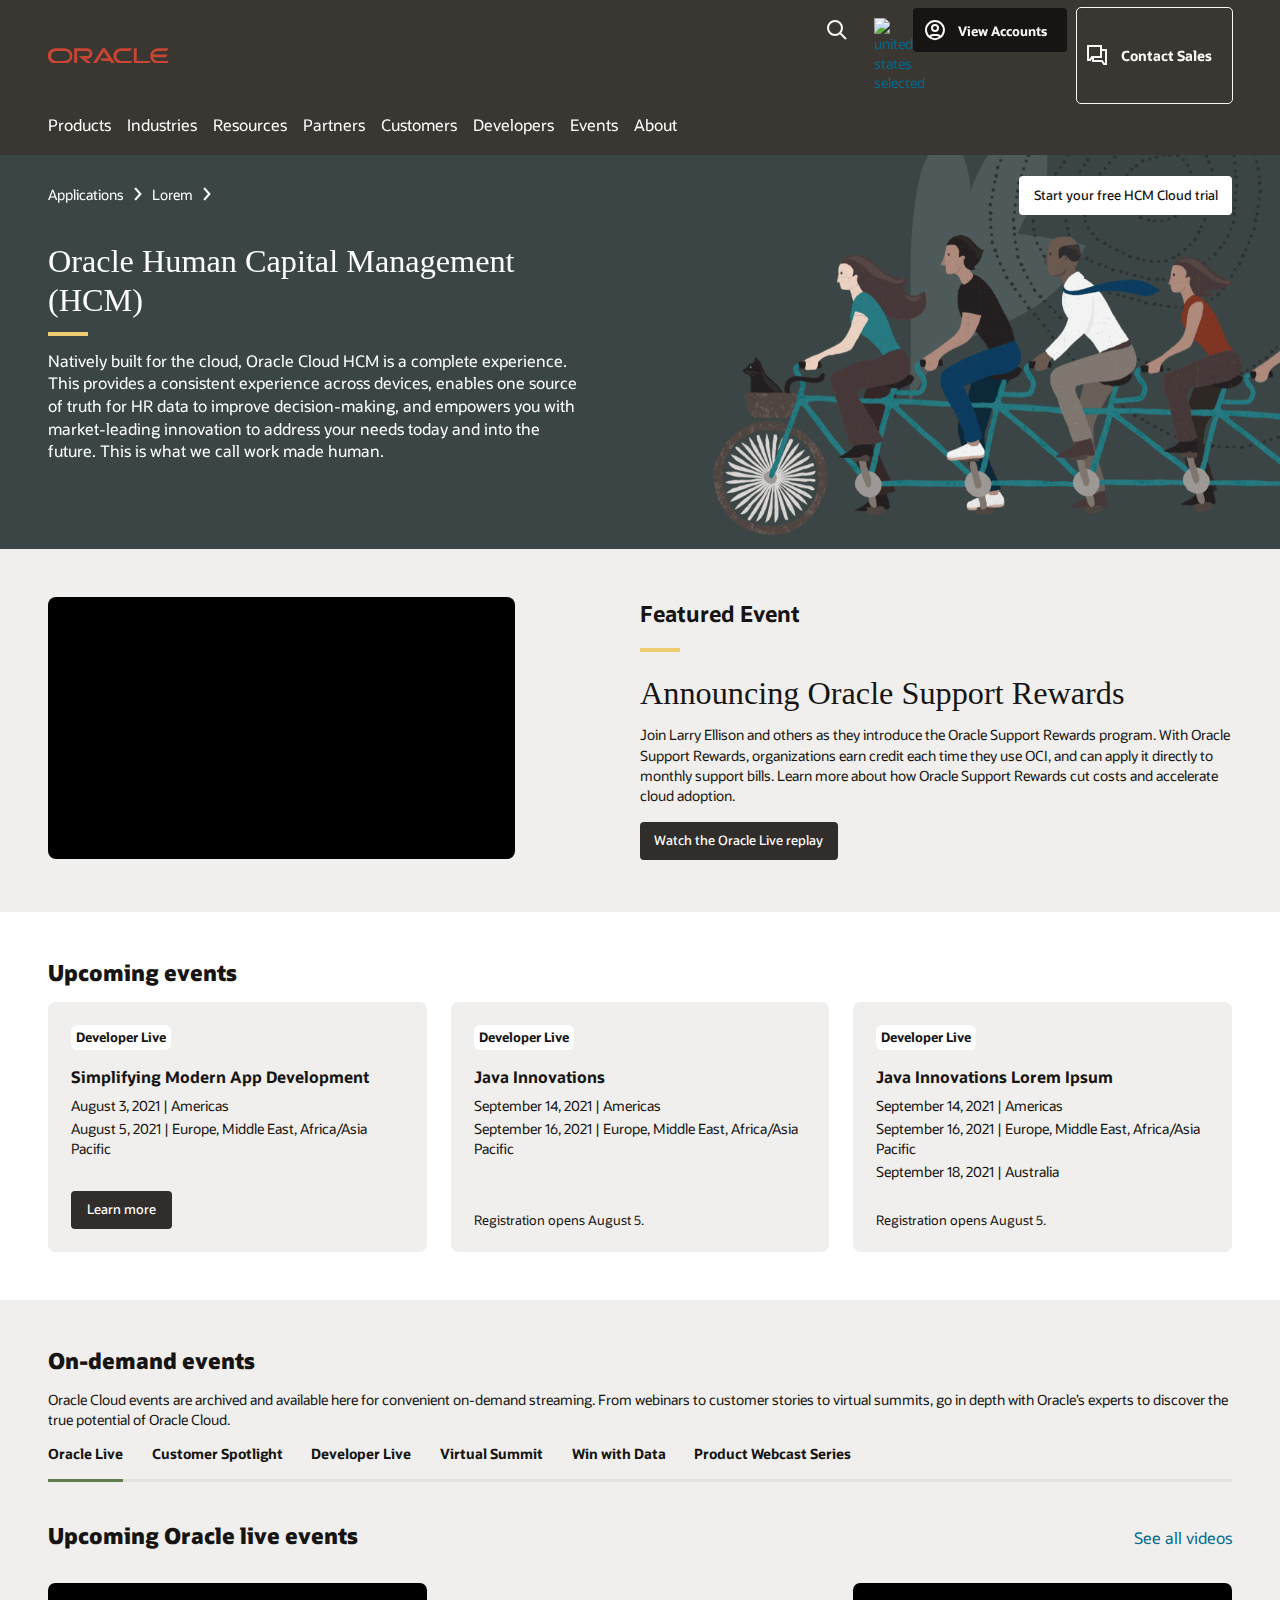
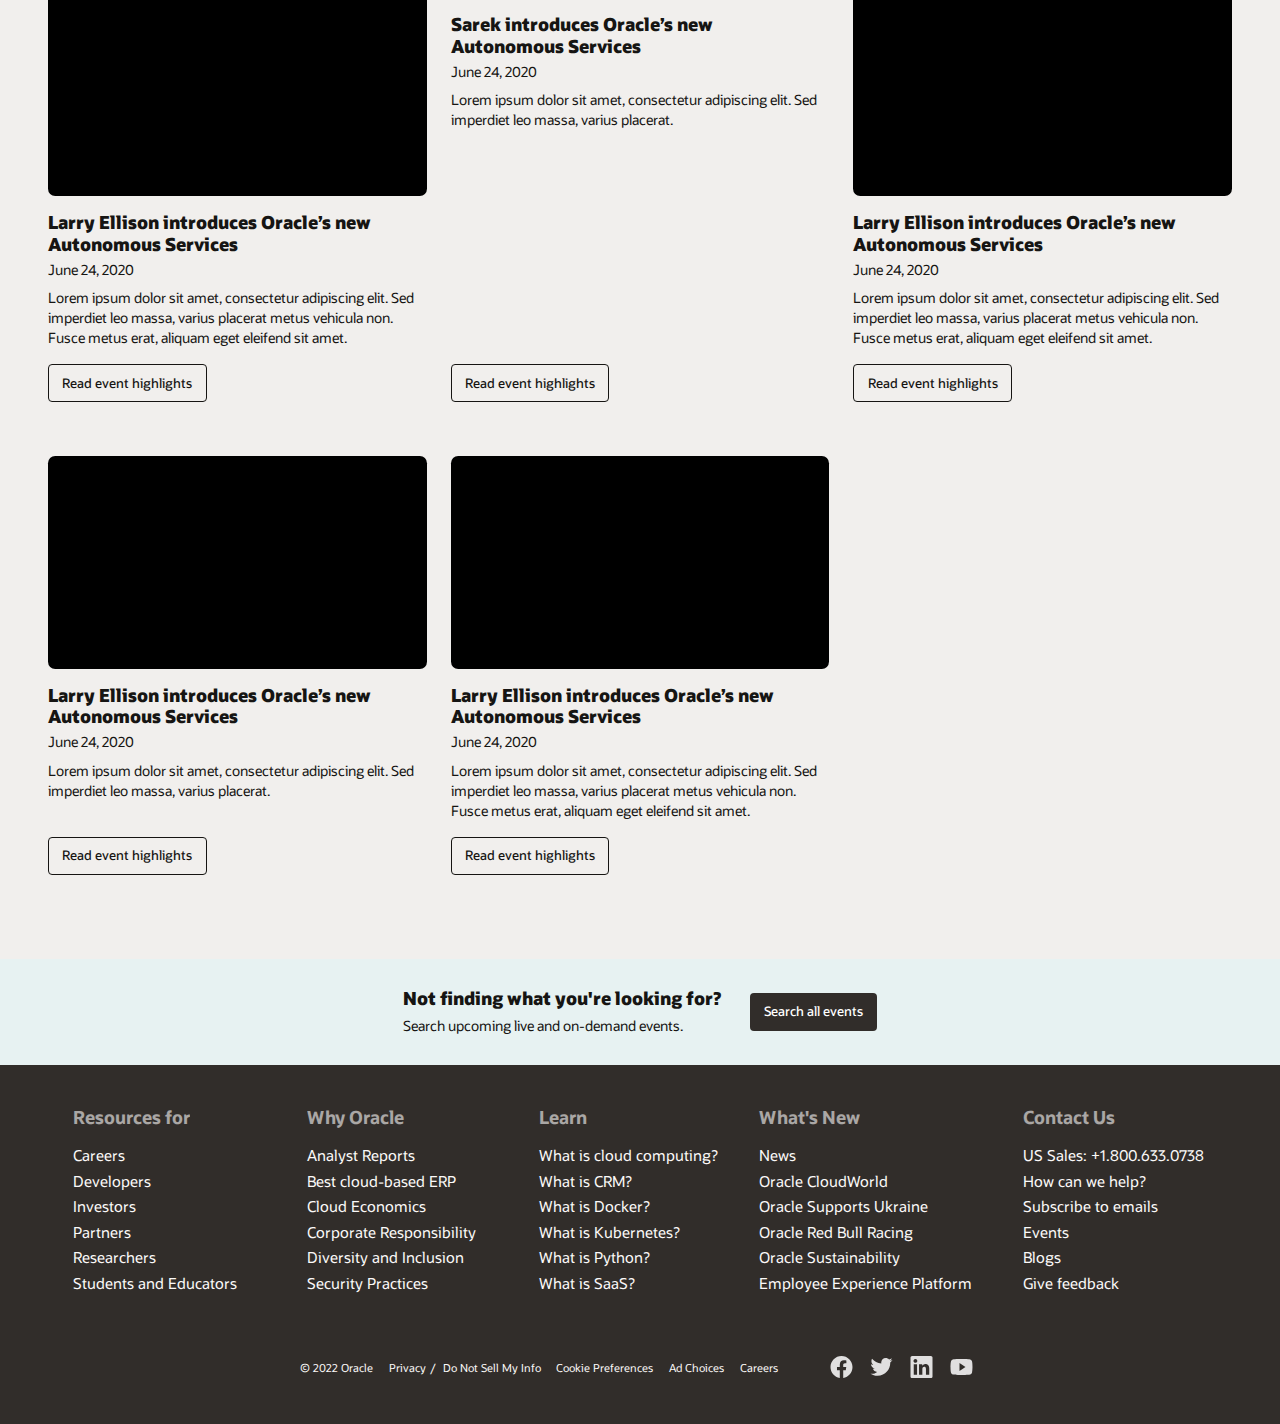
==== commit 4f24b9b2: "Many updates." ====
--- a/index.html
+++ b/index.html
@@ -1,843 +1,1086 @@
-<!DOCTYPE html>
 <!DOCTYPE html>
 <html lang="en-US" class="no-js">
-
 <head>
 
-	<title>Oracle Autonomous Database - Simplify how you innovate and work with data</title>
-
-	<!-- BEGIN OCOM CSS/JS -->
+	<title>Redwood</title>
+
+	<!-- BEGIN CSS/JS -->
 	<script>
-		!function () {
-			var d = document.documentElement; d.className = d.className.replace(/no-js/, 'js');
-			if (document.location.href.indexOf('betamode=') > -1) document.write('<script src="asset/web/js/ocom-betamode.js"><\/script>');
+		!function(){
+			var d=document.documentElement;d.className=d.className.replace(/no-js/,'js');
 		}();
 	</script>
-	<link data-wscss href="asset/web/css/ocom-v1-base.css" rel="stylesheet">
-	<link data-wscss href="asset/web/css/ocom-v1-styles.css" rel="preload" as="style" onload="this.rel='stylesheet'"
-		onerror="this.rel='stylesheet'">
+
+	<link rel="preload" href="/assets/fonts/oraclesansvf.woff2" as="font" crossorigin="anonymous" type="font/woff2"/>
+	<link rel="preload" href="/assets/fonts/redwoodicons.woff2" as="font" crossorigin="anonymous" type="font/woff2"/>
+	<link data-wscss href="/assets/css/redwood-base.css" rel="preload" as="style" onload="this.rel='stylesheet';this.removeAttribute('onload');" onerror="this.rel='stylesheet'">
+	<link data-wscss href="/assets/css/redwood-styles.css" rel="preload" as="style" onload="this.rel='stylesheet';this.removeAttribute('onload');" onerror="this.rel='stylesheet'">
 
 	<noscript>
-		<link href="asset/web/css/ocom-v1-styles.css" rel="stylesheet">
+		<link href="/assets/css/redwood-base.css" rel="stylesheet">
+		<link href="/assets/css/redwood-styles.css" rel="stylesheet">
 	</noscript>
 
-	<link data-wsjs data-reqjq href="asset/web/js/ocom-v1-base.js" rel="preload" as="script">
-	<link data-wsjs data-reqjq href="asset/web/js/ocom-v1-lib.js" rel="preload" as="script">
-
-	<script data-wsjs src="asset/web/js/jquery-min.js" async
-		onload="$('head link[data-reqjq][rel=preload]').each(function(){var a=document.createElement('script');a.async=false;a.src=$(this).attr('href');this.parentNode.insertBefore(a, this);});$(function(){$('script[data-reqjq][data-src]').each(function(){this.async=true;this.src=$(this).data('src');});});"></script>
-
-	<!-- END OCOM CSS/JS -->
+	<link data-wsjs data-reqjq href="/assets/js/redwood-base.js" rel="preload" as="script">
+	<link data-wsjs data-reqjq href="/assets/js/redwood-lib.js" rel="preload" as="script">
+
+	<script data-wsjs src="/assets/js/jquery-min.js" async onload="$('head link[data-reqjq][rel=preload]').each(function(){var a = document.createElement('script');a.async=false;a.src=$(this).attr('href');this.parentNode.insertBefore(a, this);});$(function(){$('script[data-reqjq][data-src]').each(function(){this.async=true;this.src=$(this).data('src');});});"></script>
+
+	<style>
+		body{margin:0}
+		.f20w1 > section,
+		.f20w1 > div,
+		.f20w1 > footer,
+		.f20w1 > nav{opacity:0;filter:opacity(0%)}
+	</style>
+
+	<!-- END CSS/JS -->
 
 	<meta http-equiv="Content-Type" content="text/html; charset=utf-8">
-	<meta name="viewport" content="width=device-width, initial-scale=1, maximum-scale=1">
+	<meta name="viewport" content="width=device-width, initial-scale=1">
 
 	<meta name="siteid" content="us">
 	<meta name="countryid" content="US">
 	<meta name="country" content="United States">
 	<meta name="Language" content="en">
-	<meta name="altpages"
-		content="ae,ae-ar,ar,au,br,ca-en,ca-fr,cn,co,cz,de,es,fr,in,it,jp,kr,mx,nl,pl,ro,ru,se,tr,tw,uk">
-
-
-
-</head>
-
-<body class="f11 f11v6 rwtheme-slate">
-	<div class="f11w1">
-		<!-- start Common/Header -->
-		<!-- Dispatcher:null -->
-		<!-- BEGIN: oWidget_C/_Raw-Text/Display -->
-		<!-- U30v3 -->
-		<style>
-			#u30 {
-				opacity: 1 !important;
-				filter: opacity(100%) !important;
-				position: sticky;
-				top: 0
-			}
-
-			.u30v3 {
-				background: #3a3632;
-				height: 50px;
-				overflow: hidden;
-				border-top: 5px solid #3a3632;
-				border-bottom: 5px solid #3a3632
-			}
-
-			#u30nav,
-			#u30tools {
-				visibility: hidden
-			}
-
-			.u30v3 #u30logo {
-				width: 121px;
-				height: 44px;
-				display: inline-flex;
-				justify-content: flex-start;
-			}
-
-			#u30:not(.u30mobile) .u30-oicn-mobile,
-			#u30.u30mobile .u30-oicn {
-				display: none
-			}
-
-			#u30logo svg {
-				height: auto;
-				align-self: center
-			}
-
-			.u30brand {
-				height: 50px;
-				display: flex;
-				flex-direction: column;
-				justify-content: center;
-				align-items: flex-start;
-				max-width: 1344px;
-				padding: 0 48px;
-				margin: 0 auto
-			}
-
-			.u30brandw1 {
-				display: flex;
-				flex-direction: row;
-				color: #fff;
-				text-decoration: none;
-				align-items: center
-			}
-
-			@media (max-width:1024px) {
-				.u30brand {
-					padding: 0 24px
-				}
-			}
-
-			#u30skip2,
-			#u30skip2content {
-				transform: translateY(-100%);
-				position: fixed
-			}
-
-			.rtl #u30 {
-				direction: rtl
-			}
-		</style>
-		<section id="u30" class="u30 u30v3 pause" data-trackas="header">
-			<div id="u30skip2" aria-expanded="false" tabindex="-1">
+	<meta name="altpages" content="ae,ae-ar,ar,au,br,ca-en,ca-fr,cn,co,cz,de,es,fr,in,it,jp,kr,mx,nl,pl,ro,ru,se,tr,tw,uk">
+
+	
+
+	</head>
+	<body class="f20 f20v0 rwtheme-slate">
+		<div class="f20w1">
+
+			<!-- U30v3 -->
+<style>
+    #u30{opacity:1 !important;filter:opacity(100%) !important;position:sticky;top:0}
+    .u30v3{background:#3a3632;height:50px;overflow:hidden;border-top:5px solid #3a3632;border-bottom:5px solid #3a3632}
+    #u30nav,#u30tools{visibility:hidden}
+    .u30v3 #u30logo {width:121px;height: 44px;display: inline-flex;justify-content: flex-start;}
+    #u30:not(.u30mobile) .u30-oicn-mobile,#u30.u30mobile .u30-oicn{display:none}
+    #u30logo svg{height:auto;align-self:center}
+    .u30brand{height:50px;display:flex;flex-direction:column;justify-content:center;align-items:flex-start;max-width:1344px;padding:0 48px;margin:0 auto}
+    .u30brandw1{display:flex;flex-direction:row;color:#fff;text-decoration:none;align-items:center}
+    @media (max-width:1024px){.u30brand{padding:0 24px}}
+    #u30skip2,#u30skip2content{transform:translateY(-100%);position:fixed}
+    .rtl #u30{direction:rtl}
+</style>
+
+<section id="u30" class="u30 u30v3 pause" data-trackas="header">
+
+    <div id="u30skip2">
+        <ul>
+            <li><a id="u30skip2c" href="#maincontent">Skip to content</a></li>
+            <li><a id="u30acc" href="https://www.oracle.com/corporate/accessibility/">Accessibility Policy</a></li>
+        </ul>
+    </div>
+
+    <div class="u30w1 cwidth" id="u30w1">
+
+        <div id="u30brand" class="u30brand">
+            <div class="u30brandw1">
+
+                <a id="u30btitle" href="https://www.oracle.com/" data-lbl="logo" aria-label="Home">
+                    <div id="u30logo">
+                        <svg class="u30-oicn-mobile" xmlns="http://www.w3.org/2000/svg" width="32" height="21" viewBox="0 0 32 21"><path fill="#C74634" d="M9.9,20.1c-5.5,0-9.9-4.4-9.9-9.9c0-5.5,4.4-9.9,9.9-9.9h11.6c5.5,0,9.9,4.4,9.9,9.9c0,5.5-4.4,9.9-9.9,9.9H9.9 M21.2,16.6c3.6,0,6.4-2.9,6.4-6.4c0-3.6-2.9-6.4-6.4-6.4h-11c-3.6,0-6.4,2.9-6.4,6.4s2.9,6.4,6.4,6.4H21.2"/></svg>
+                        <svg class="u30-oicn" xmlns="http://www.w3.org/2000/svg"  width="231" height="30" viewBox="0 0 231 30" preserveAspectRatio="xMinYMid"><path fill="#C74634" d="M99.61,19.52h15.24l-8.05-13L92,30H85.27l18-28.17a4.29,4.29,0,0,1,7-.05L128.32,30h-6.73l-3.17-5.25H103l-3.36-5.23m69.93,5.23V0.28h-5.72V27.16a2.76,2.76,0,0,0,.85,2,2.89,2.89,0,0,0,2.08.87h26l3.39-5.25H169.54M75,20.38A10,10,0,0,0,75,.28H50V30h5.71V5.54H74.65a4.81,4.81,0,0,1,0,9.62H58.54L75.6,30h8.29L72.43,20.38H75M14.88,30H32.15a14.86,14.86,0,0,0,0-29.71H14.88a14.86,14.86,0,1,0,0,29.71m16.88-5.23H15.26a9.62,9.62,0,0,1,0-19.23h16.5a9.62,9.62,0,1,1,0,19.23M140.25,30h17.63l3.34-5.23H140.64a9.62,9.62,0,1,1,0-19.23h16.75l3.38-5.25H140.25a14.86,14.86,0,1,0,0,29.71m69.87-5.23a9.62,9.62,0,0,1-9.26-7h24.42l3.36-5.24H200.86a9.61,9.61,0,0,1,9.26-7h16.76l3.35-5.25h-20.5a14.86,14.86,0,0,0,0,29.71h17.63l3.35-5.23h-20.6" transform="translate(-0.02 0)" /></svg>
+                    </div>
+                </a>
+
+            </div>
+        </div>
+
+        <div id="u30nav" class="u30nav" data-closetxt="Close Menu" data-trackas="menu">
+            <nav id="u30navw1" aria-label="Oracle website">
+                <button data-navtarget="products" aria-controls="products" aria-expanded="false" class="u30navitem">Products</button>
+                <button data-navtarget="industries" aria-controls="industries" aria-expanded="false" class="u30navitem">Industries</button>
+                <button data-navtarget="resources" aria-controls="resources" aria-expanded="false" class="u30navitem">Resources</button>
+                <button data-navtarget="partners" aria-controls="partners" aria-expanded="false" class="u30navitem">Partners</button>
+                <button data-navtarget="customers" aria-controls="customers" aria-expanded="false" class="u30navitem">Customers</button>
+                <button data-navtarget="developers" aria-controls="developers" aria-expanded="false" class="u30navitem">Developers</button>
+                <button data-navtarget="events" aria-controls="events" aria-expanded="false" class="u30navitem">Events</button>
+                <button data-navtarget="about" aria-controls="about" aria-expanded="false" class="u30navitem">About</button>
+            </nav>
+        </div>
+
+        <div id="u30tools" class="u30tools">
+
+            <div id="u30search">
+                <div id="u30searchw1">
+                    <div id="u30searchw2">
+                        <form name="u30searchForm" id="u30searchForm" data-contentpaths="/content/Web/Shared/Auto-Suggest Panel Event" method="get" action="/search">
+                            <input type="hidden" name="Nty" value="1">
+                            <input type="hidden" name="Dy" value="1">
+                            <!--<input type="hidden" name="Ntk" value="SI-Global">-->
+                            <input type="hidden" name="Ntk" value="SI-ALL5">
+                            <input type="hidden" name="cty" value="us">
+                            <input type="hidden" name="lang" value="en">
+                            <input type="hidden" name="NoBstNoRec" value="no">
+                            <div class="u30s1">
+                                <button id="u30closesearch" aria-label="Close Search" type="button">
+                                    <span>Close Search</span>
+                                    <svg width="9" height="14" viewBox="0 0 9 14" fill="none" xmlns="http://www.w3.org/2000/svg"><path d="M8 13L2 7L8 1" stroke="#161513" stroke-width="2"/></svg>
+                                </button>
+                                <span class="u30input">
+
+                                    <div class="u30inputw1">
+                                        <input id="u30input" name="Ntt" value="" type="text" placeholder="Search" autocomplete="off" aria-autocomplete="both" aria-activedescendant="" aria-label="Search Oracle.com" role="combobox" aria-expanded="false" aria-owns="u30autosuggest" aria-haspopup="listbox">
+                                    </div>
+
+                                    <div id="u30searchw3">
+                                        <ul role="listbox" id="u30autosuggest">
+
+                                        </ul>
+                                        <div id="u30results">
+                                            <button id="u30closeresults" aria-label="Close Results" type="button">
+                                                <svg xmlns="http://www.w3.org/2000/svg" width="24" height="24" viewBox="0 0 24 24">
+                                                    <path d="M7,7 L17,17"></path>
+                                                    <path d="M17,7 L7,17"></path>
+                                                </svg>
+                                                <span>Close</span>
+                                            </button>
+                                            <div id="u30resultsw1">
+
+                                            </div>
+                                            <div id="u30noresults">
+                                                <div class="u30result noresults">
+                                                    <div>No results found</div>
+                                                    <p>Your search did not match any results.</p>
+                                                    <p>We suggest you try the following to help find what you're looking for:</p>
+                                                    <ul class="u30nr1">
+                                                        <li>Check the spelling of your keyword search.</li>
+                                                        <li>Use synonyms for the keyword you typed, for example, try "application" instead of "software."</li>
+                                                        <li>Start a new search.</li>
+                                                    </ul>
+                                                </div>
+                                            </div>
+                                        </div>
+                                    </div>
+                                    <span class="u30submit">
+                                        <input class="u30searchbttn" type="submit" value="Submit Search">
+                                    </span>
+                                    <button id="u30clear" type="reset" aria-label="Clear Search">
+                                        <span>Clear Search</span>
+                                        <svg width="20" height="20" viewBox="0 0 20 20" fill="none" xmlns="http://www.w3.org/2000/svg"><path d="M7 7L13 13M7 13L13 7M19 10C19 14.9706 14.9706 19 10 19C5.02944 19 1 14.9706 1 10C1 5.02944 5.02944 1 10 1C14.9706 1 19 5.02944 19 10Z" stroke="#161513" stroke-width="2"/></svg>
+                                    </button>
+                                </span>
+                            </div>
+                        </form>
+                        <div id="u30announce" data-alerttxt="suggestions found to navigate use up and down arrows" class="u30visually-hidden" aria-live="polite"></div>
+                    </div>
+                </div>
+                <button class="u30searchBtn" id="u30searchBtn" type="button" aria-label="Open Search Field" aria-expanded="false">
+                    <span>Search</span>
+                    <svg xmlns="http://www.w3.org/2000/svg" viewBox="0 0 24 24" width="24" height="24"><path d="M15,15l6,6M17,10a7,7,0,1,1-7-7A7,7,0,0,1,17,10Z"/></svg>
+                </button>
+            </div>
+
+            <span id="ac-flag">
+                <a class='flag-focus' href="#localcontent" rel="lightbox" role="button">
+                    <span class="sr-only">Country</span>
+                    <img class="flag-image" src="" alt=""/>
+                    <svg class="default-globe" alt="Country" width="20" height="20" viewBox="0 0 20 20" fill="none" xmlns="http://www.w3.org/2000/svg" xmlns:xlink="http://www.w3.org/1999/xlink">
+                    <rect width="20" height="20" fill="url(#pattern0)"/>
+                    <defs>
+                    <pattern id="pattern0" patternContentUnits="objectBoundingBox" width="1" height="1">
+                    <use xlink:href="#image0_1_1830" transform="translate(-0.166667 -0.166667) scale(0.0138889)"/>
+                    </pattern>
+                    <image alt="" id="image0_1_1830" width="96" height="96" xlink:href="[data-uri]"/>
+                    </defs>
+                    </svg>
+                </a>
+            </span>
+            <div class="w11content" id="localcontent">
+                <div class="countries-list-wrapper">
+                    <h3>See Oracle.com on your selected region</h3>
+                    <p>Oracle is available in the following locations and languages</p>
+                    <div class="countries-list"></div>
+                </div>
+            </div>
+
+            <div id="u30-profile" class="u30-profile">
+                <button id="u30-flyout" data-lbl="sign-in-account" aria-expanded="false">
+                    <svg xmlns="http://www.w3.org/2000/svg" viewBox="0 0 24 24" width="24" height="24"><path d="M17,19.51A3,3,0,0,0,14,17H10a3,3,0,0,0-3,2.51m9.92,0a9,9,0,1,0-9.92,0m9.92,0a9,9,0,0,1-9.92,0M15,10a3,3,0,1,1-3-3A3,3,0,0,1,15,10Z"/></svg>
+                    <span class="acttxt">View Accounts</span>
+                </button>
+                <div id="u30-profilew1">
+
+                    <button id="u30actbck" aria-label="close account flyout"><span class="u30actbcktxt">Back</span></button>
+
+                    <div class="u30-profilew2">
+                        <span class="u30acttitle">Cloud Account</span>
+                        <a href="cloud.oracle.com" class=" u30darkcta u30cloudbg" data-lbl="sign-in-to-cloud">Sign in to Cloud</a>
+                        <a href="placeholder.html" class="u30lightcta" data-lbl="try-free-cloud-trial">Sign Up for Free Cloud Tier</a>
+                    </div>
+
+                    <span class="u30acttitle">Oracle Account</span>
+                    <ul class="u30l-out">
+                        <li><a href="https://www.oracle.com/webapps/redirect/signon?nexturl=" data-lbl="profile:sign-in-account" class="u30darkcta">Sign-In</a></li>
+                        <li><a href="https://profile.oracle.com/myprofile/account/create-account.jspx" data-lbl="profile:create-account" class="u30lightcta">Create an Account</a></li>
+                    </ul>
+                    <ul class="u30l-in">
+                        <li><a href="/us/corporate/contact/about-your-account-070507.html" data-lbl="help">Help</a></li>
+                        <li><a href="javascript:sso_sign_out();" id="u30pfile-sout" data-lbl="signout">Sign Out</a></li>
+                    </ul>
+
+                </div>
+            </div>
+
+            <div class="u30-contact">
+                <a href="https://www.oracle.com/corporate/contact/" data-lbl="contact-us" title="Contact Sales"><span>Contact Sales</span></a>
+            </div>
+
+            <a href="/redwood/template-sample/redwood-menucontent-global.html" id="u30ham" role="button" aria-expanded="false" aria-haspopup="true" aria-controls="u30navw1">
+                <svg xmlns="http://www.w3.org/2000/svg" width="24" height="24" viewBox="0 0 24 24">
+                    <title>Menu</title>
+                    <path d="M16,4 L2,4" class="p1"></path>
+                    <path d="M2,12 L22,12" class="p2"></path>
+                    <path d="M2,20 L16,20" class="p3"></path>
+                    <path d="M0,12 L24,12" class="p4"></path>
+                    <path d="M0,12 L24,12" class="p5"></path>
+                </svg>
+                <span>Menu</span>
+            </a>
+
+        </div>
+
+    </div>
+
+    <script>
+
+    var u30min = [722,352,0,0];
+    var u30brsz = new ResizeObserver(u30 => {
+
+        document.getElementById('u30').classList.remove('u30mobile','u30tablet','u30notitle');
+        let u30b = document.getElementById('u30brand').offsetWidth,
+            u30t = document.getElementById('u30tools').offsetWidth ;
+            u30v = document.getElementById('u30navw1');
+            u30w = document.getElementById('u30w1').offsetWidth - 48;
+        if((u30b + u30t) > u30min[0]){
+            u30min[2] = ((u30b + u30t) > 974) ? u30b + u30t + 96 : u30b + u30t + 48;
+        }else{
+            u30min[2] = u30min[0];
+        }
+
+        u30min[3] = ((u30b + 112) > u30min[1]) ? u30min[3] = u30b + 112 : u30min[3] = u30min[1];
+
+        u30v.classList.add('u30navchk');
+        u30min[2] = (u30v.lastElementChild.getBoundingClientRect().right > u30min[2]) ? Math.ceil(u30v.lastElementChild.getBoundingClientRect().right) : u30min[2];
+        u30v.classList.remove('u30navchk');
+
+        if(u30w <= u30min[3]){
+            document.getElementById('u30').classList.add('u30notitle');
+        }
+        if(u30w <= u30min[2]){
+            document.getElementById('u30').classList.add('u30mobile');
+        }
+
+    });
+
+    var u30wrsz = new ResizeObserver(u30 => {
+        let u30n = document.getElementById('u30navw1').getBoundingClientRect().height,
+        u30h = u30[0].contentRect.height;
+        let u30c = document.getElementById('u30').classList,
+            u30w = document.getElementById('u30w1').offsetWidth - 48,
+            u30m = 'u30mobile',
+            u30t = 'u30tablet';
+
+        if(u30c.contains('navexpand') && u30c.contains(u30m) && u30w > u30min[2]){
+            if(!document.querySelector('button.u30navitem.active')){
+                document.getElementById('u30ham').click();
+            }
+            u30c.remove(u30m);
+            if(document.getElementById('u30').getBoundingClientRect().height > 80){
+                u30c.add(u30t);
+            }else{
+                u30c.remove(u30t);
+            }
+        }else if(u30w <= u30min[2]){
+            if(getComputedStyle(document.getElementById('u30tools')).visibility != "hidden"){
+                u30c.add(u30m);
+                u30c.remove(u30t);
+            }
+        }else if(u30n < 30 && u30h > 80){
+            u30c.add(u30t);
+            u30c.remove(u30m);
+        }else if(u30n > 30){
+            u30c.add(u30m);
+            u30c.remove(u30t);
+        }else if(u30n < 30 && u30h <= 80){
+            u30c.remove(u30m);
+            if(document.getElementById('u30').getBoundingClientRect().height > 80){
+                u30c.add(u30t);
+            }else{
+                u30c.remove(u30t);
+            }
+        }
+    });
+    u30brsz.observe(document.getElementById('u30btitle'));
+    u30wrsz.observe(document.getElementById('u30'));
+    </script>
+
+</section>
+<!-- /U30v3 --><!-- RH03v1 -->
+<section class="rh03 rh03v1 rw-theme-150bg o-bgimg" data-trackas="rh03" data-ocomid="rh03" data-a11y="true" data-bgimg="/assets/images/bgimg02/bgimg02-bgsw-overlay-fpo01.png,/assets/images/bgimg02/bgimg02-bgne-overlay-fpo02.png">
+	<div class="rh03w1 cwidth">
+		<div class="rh03bc">
+
+			<!-- BREADCRUMB -->
+			<div class="rh03bc1">
+				<ol>
+					<li><a href="placeholder.html">Applications</a></li>
+					<li><a href="placeholder.html">Lorem</a></li>
+				</ol>
+			</div>
+			<!-- /BREADCRUMB -->
+
+			<!-- CALL TO ACTION -->
+			<div class="rh03bc2">
+				<div class="obttns">
+					<div><a href="placeholder.html">Start your free HCM Cloud trial</a></div>
+				</div>
+			</div>
+			<!-- /CALL TO ACTION -->
+
+		</div>
+
+		<!-- CONTENT -->
+		<div class="herotitle">
+			<h1 class="rwaccent">Oracle Human Capital Management (HCM)</h1>
+			<p>Natively built for the cloud, Oracle Cloud HCM is a complete experience. This provides a consistent experience across devices, enables one source of truth for HR data to improve decision-making, and empowers you with market-leading innovation to address your needs today and into the future. This is what we call work made human.</p>
+		</div>
+		<!-- /CONTENT -->
+
+		<!-- CONTENT IMAGE -->
+		<img class="rh03img1" src="/assets/images/rh03/rh03-fpo-03.png" alt="">
+		<!-- /CONTENT IMAGE -->
+
+	</div>
+
+</section>
+<!-- /RH03v1 --><!-- RC10v0 -->
+<section class="rc10 rc10v0 cpad rw-neutral-30bg" data-trackas="rc10" data-ocomid="rc10" data-a11y="true">
+	<div class="rc10w1 cwidth">
+		<div class="col-framework col2">
+			<div class="col-w1">
+
+				<div class="col-item">
+					<div class="col-item-w1"><div class="bcembed bcvideo bcthumbnail" data-bcid="6260575728001" aria-label="Lorem Ipsum video"></div></div>
+				</div>
+
+				<div class="col-item">
+					<div class="col-item-w1">
+						<h2 class="rwaccent-4">Featured Event</h2>
+						<h3>Announcing Oracle Support Rewards</h3>
+						<p>Join Larry Ellison and others as they introduce the Oracle Support Rewards program. With Oracle Support Rewards, organizations earn credit each time they use OCI, and can apply it directly to monthly support bills. Learn more about how Oracle Support Rewards cut costs and accelerate cloud adoption.</p>
+					</div>
+					<div class="obttns">
+						<div>
+							<a href="placeholder.html">Watch the Oracle Live replay</a>
+						</div>
+					</div>
+				</div>
+
+			</div>
+		</div>
+	</div>
+</section>
+<!-- /RC10v0 --><!-- RC46v0 -->
+<section class="rc46 rc46v0 cpad" data-trackas="rc46" data-ocomid="rc47" data-a11y="true">
+   <div class="rc46w1 cwidth">
+      <h2 class="rw-ptitle" id="listHeading16">Upcoming events</h2>
+      <div class="col-framework col3 col-gutters">
+         <ul class="col-w1" aria-labelledby="listHeading16">
+            <li class="col-item rw-neutral-30bg">
+               <div class="col-item-w1">
+                  <div class="rc46label rw-neutral-00bg">Developer Live</div>
+               </div>
+               <div class="col-item-w2">
+                  <div class="rc46info">
+                     <h3>Simplifying Modern App Development</h3>
+                     <p>August 3, 2021 | Americas</p>
+                     <p>August 5, 2021 | Europe, Middle East, Africa/Asia Pacific</p>
+                  </div>
+                  <div class="obttns">
+                     <div>
+                        <a href="placeholder.html">Learn more<span class="sr-only"> about live event</span></a>
+                     </div>
+                  </div>
+               </div>
+            </li>
+            <li class="col-item rw-neutral-30bg">
+               <div class="col-item-w1">
+                  <div class="rc46label rw-neutral-00bg">Developer Live</div>
+               </div>
+               <div class="col-item-w2">
+                  <div class="rc46info">
+                     <h3>Java Innovations</h3>
+                     <p>September 14, 2021 | Americas</p>
+                     <p>September 16, 2021 | Europe, Middle East, Africa/Asia Pacific</p>
+                  </div>
+                  <div class="rc46sub">
+                     Registration opens August 5.
+                  </div>
+               </div>
+            </li>
+            <li class="col-item rw-neutral-30bg">
+               <div class="col-item-w1">
+                  <div class="rc46label rw-neutral-00bg">Developer Live</div>
+               </div>
+               <div class="col-item-w2">
+                  <div class="rc46info">
+                     <h3>Java Innovations Lorem Ipsum</h3>
+                     <p>September 14, 2021 | Americas</p>
+                     <p>September 16, 2021 | Europe, Middle East, Africa/Asia Pacific</p>
+                     <p>September 18, 2021 | Australia</p>
+                  </div>
+                  <div class="rc46sub">
+                     Registration opens August 5.
+                  </div>
+               </div>
+            </li>
+         </ul>
+      </div>
+  </div>
+</section>
+<!-- /RC46v0 --><!-- RT01v0 -->
+<section class="rt01 rt01v0 rw-neutral-30bg cpad" data-trackas="rt01" data-a11y="true">
+  <div class="rt01w1 cwidth">
+
+   <div class="rt01lead">
+      <h2 class="rw-ptitle">On-demand events</h2>
+      <p>Oracle Cloud events are archived and available here for convenient on-demand streaming. From webinars to customer stories to virtual summits, go
+      in depth with Oracle’s experts to discover the true potential of Oracle Cloud.</p>
+    </div>
+
+    <ul class="rw-inpagetabs" data-ocomid="inpagetabs">
+      <li><a href="#tab1">Oracle Live</a></li>
+      <li><a href="#tab2">Customer Spotlight</a></li>
+      <li><a href="#tab3">Developer Live</a></li>
+      <li><a href="#tab4">Virtual Summit</a></li>
+      <li><a href="#tab5">Win with Data</a></li>
+      <li><a href="#tab6">Product Webcast Series</a></li>
+    </ul>
+
+  
+        
+
+<div class="rw-inpagetab" id="tab1">
+	<!-- RC47v1 -->
+<section class="rc47 rc47v1 cpad" data-trackas="rc47" data-ocomid="rc47" data-a11y="true">
+	<div class="rc47w1 cwidth">
+	<header class="rw-ctitle">
+      <h2 class="rw-ptitle">Upcoming Oracle live events</h2>
+      <ul>
+        <li><a href="placeholder.html">See all videos</a></li>
+      </ul>
+    </header>
+		<div class="col-framework col3 col-gutters">
+			<div class="col-w1">
+				<div class="col-item">
+					<div class="col-item-w1">
+						<div class="bcembed bcvideo bcthumbnail" data-bcid="6313963991112" aria-label="Lorem Ipsum video" data-autocaption="en"></div>
+					</div>
+					<div class="col-item-w2">
+						<div class="rwhead-sm">Larry Ellison introduces Oracle’s new Autonomous Services</div>
+						<div class="rc47date">June 24, 2020</div>
+						<p>Lorem ipsum dolor sit amet, consectetur adipiscing elit. Sed imperdiet leo massa, varius placerat metus vehicula non. Fusce metus erat, aliquam eget eleifend sit amet.</p>
+					</div>
+					<div class="col-item-w3">
+						<div class="obttns">
+							<div class="obttn1">
+								<a href="placeholder.html" class="">Read event highlights</a>
+							</div>
+						</div>
+					</div>
+				</div>
+				<div class="col-item">
+					<div class="col-item-w1 rc47img">
+						<a href="placeholder.html">
+							<img src="/assets/images/rc47/rc47-fpo-01.jpg" alt="">
+						</a>
+					</div>
+					<div class="col-item-w2">
+						<div class="rwhead-sm">Sarek introduces Oracle’s new Autonomous Services</div>
+						<div class="rc47date">June 24, 2020</div>
+						<p>Lorem ipsum dolor sit amet, consectetur adipiscing elit. Sed imperdiet leo massa, varius placerat.</p>
+					</div>
+					<div class="col-item-w3">
+						<div class="obttns">
+							<div class="obttn1">
+								<a href="placeholder.html" class="">Read event highlights</a>
+							</div>
+						</div>
+					</div>
+				</div>
+				<div class="col-item">
+					<div class="col-item-w1">
+						<div class="bcembed bcvideo bcthumbnail" data-bcid="6087600491001" aria-label="Lorem Ipsum video" data-autocaption="en"></div>
+					</div>
+					<div class="col-item-w2">
+						<div class="rwhead-sm">Larry Ellison introduces Oracle’s new Autonomous Services</div>
+						<div class="rc47date">June 24, 2020</div>
+						<p>Lorem ipsum dolor sit amet, consectetur adipiscing elit. Sed imperdiet leo massa, varius placerat metus vehicula non. Fusce metus erat, aliquam eget eleifend sit amet.</p>
+					</div>
+					<div class="col-item-w3">
+						<div class="obttns">
+							<div class="obttn1">
+								<a href="placeholder.html" class="">Read event highlights</a>
+							</div>
+						</div>
+					</div>
+				</div>
+				<div class="col-item">
+					<div class="col-item-w1">
+						<div class="bcembed bcvideo bcthumbnail" data-bcid="6086928934001" aria-label="Lorem Ipsum video" data-autocaption="en"></div>
+					</div>
+					<div class="col-item-w2">
+						<div class="rwhead-sm">Larry Ellison introduces Oracle’s new Autonomous Services</div>
+						<div class="rc47date">June 24, 2020</div>
+						<p>Lorem ipsum dolor sit amet, consectetur adipiscing elit. Sed imperdiet leo massa, varius placerat.</p>
+					</div>
+					<div class="col-item-w3">
+						<div class="obttns">
+							<div class="obttn1">
+								<a href="placeholder.html" class="">Read event highlights</a>
+							</div>
+						</div>
+					</div>
+				</div>
+				<div class="col-item">
+					<div class="col-item-w1">
+						<div class="bcembed bcvideo bcthumbnail" data-bcid="6087571164001" aria-label="Lorem Ipsum video" data-autocaption="en"></div>
+					</div>
+					<div class="col-item-w2">
+						<div class="rwhead-sm">Larry Ellison introduces Oracle’s new Autonomous Services</div>
+						<div class="rc47date">June 24, 2020</div>
+						<p>Lorem ipsum dolor sit amet, consectetur adipiscing elit. Sed imperdiet leo massa, varius placerat metus vehicula non. Fusce metus erat, aliquam eget eleifend sit amet.</p>
+					</div>
+					<div class="col-item-w3">
+						<div class="obttns">
+							<div class="obttn1">
+								<a href="placeholder.html" class="">Read event highlights</a>
+							</div>
+						</div>
+					</div>
+				</div>
+			</div>
+      	</div>
+	</div>
+</section>
+<!-- /RC47v1 -->
+</div>
+
+        
+
+      
+        
+
+<div class="rw-inpagetab" id="tab2">
+	<!-- RC47v1 -->
+<section class="rc47 rc47v1 cpad" data-trackas="rc47" data-ocomid="rc47" data-a11y="true">
+	<div class="rc47w1 cwidth">
+	<header class="rw-ctitle">
+      <h2 class="rw-ptitle">Cloud CX Demo Library</h2>
+      <ul>
+        <li><a href="placeholder.html">See all demos</a></li>
+      </ul>
+    </header>
+    <div class="rc47lead">
+     	<p>Lorem ipsum dolor sit amet, consectetur adipisicing elit, sed do eiusmod
+        tempor incididunt ut labore et dolore magna aliqua. Ut enim ad minim veniam,
+        quis nostrud exercitation ullamco laboris nisi ut aliquip ex ea commodo
+        consequat. Duis aute irure dolor in reprehenderit in voluptate velit esse
+        cillum dolore eu fugiat nulla pariatur. Excepteur sint occaecat cupidatat non
+        proident, sunt in culpa qui officia deserunt mollit anim id est laborum.</p>
+    </div>
+		<div class="col-framework col3 col-gutters">
+			<div class="col-w1">
+				<div class="col-item">
+					<div class="col-item-w1">
+						<div class="bcembed bcvideo bcthumbnail" data-bcid="6208741407001" aria-label="Lorem Ipsum video" data-autocaption="en"></div>
+					</div>
+					<div class="col-item-w2">
+						<div class="rwhead-sm">Rob Tarkoff introduces Oracle CX</div>
+						<div class="rc47sub">Personalized Marketing</div>
+						<p>Lorem ipsum dolor sit amet, consectetur adipiscing elit. Sed imperdiet leo massa, varius placerat metus vehicula non. Fusce metus erat, aliquam eget eleifend sit amet.</p>
+					</div>
+				</div>
+				<div class="col-item">
+					<div class="col-item-w1">
+						<div class="bcembed bcvideo bcthumbnail" data-bcid="5471542938001" aria-label="Lorem Ipsum video"></div>
+					</div>
+					<div class="col-item-w2">
+						<div class="rwhead-sm">Lorem ipsum dolor sit amet consectetur adipisicing elit</div>
+						<div class="rc47sub">Responsive Selling</div>
+						<p>Lorem ipsum dolor sit amet, consectetur adipiscing elit. Sed imperdiet leo massa, varius placerat.</p>
+					</div>
+				</div>
+				<div class="col-item">
+					<div class="col-item-w1">
+						<div class="bcembed bcvideo bcthumbnail" data-bcid="5967586385001" aria-label="Lorem Ipsum video"></div>
+					</div>
+					<div class="col-item-w2">
+						<div class="rwhead-sm">Larry Ellison introduces Oracle’s Intelligent Service</div>
+						<div class="rc47sub">Intelligent Service</div>
+						<p>Lorem ipsum dolor sit amet, consectetur adipiscing elit. Sed imperdiet leo massa, varius placerat metus vehicula non. Fusce metus erat, aliquam eget eleifend sit amet.</p>
+					</div>
+				</div>
+				<div class="col-item">
+					<div class="col-item-w1">
+						<div class="bcembed bcvideo bcthumbnail" data-bcid="5316489261001" aria-label="Lorem Ipsum video"></div>
+					</div>
+					<div class="col-item-w2">
+						<div class="rwhead-sm">Lorem ipsum dolor sit amet consectetur adipisicing elit sed do eiusmod
+						tempor incididunt</div>
+						<div class="rc47sub">Unity</div>
+						<p>Lorem ipsum dolor sit amet, consectetur adipiscing elit. Sed imperdiet leo massa, varius placerat.</p>
+					</div>
+				</div>
+				<div class="col-item">
+					<div class="col-item-w1">
+						<div class="bcembed bcvideo bcthumbnail" data-bcid="5471541607001" aria-label="Lorem Ipsum video"></div>
+					</div>
+					<div class="col-item-w2">
+						<div class="rwhead-sm">Lorem ipsum dolor sit amet consectetur adipisicing elit</div>
+						<div class="rc47sub">Digital Assistant</div>
+						<p>Lorem ipsum dolor sit amet, consectetur adipiscing elit. Sed imperdiet leo massa, varius placerat metus vehicula non. Fusce metus erat, aliquam eget eleifend sit amet.</p>
+					</div>
+				</div>
+				<div class="col-item">
+					<div class="col-item-w1">
+						<div class="bcembed bcvideo bcthumbnail" data-bcid="6208741407001" aria-label="Lorem Ipsum video"></div>
+					</div>
+					<div class="col-item-w2">
+						<div class="rwhead-sm">Lorem ipsum dolor sit amet consectetur adipisicing elit</div>
+						<div class="rc47sub">Digital Experience for Communications</div>
+						<p>Lorem ipsum dolor sit amet, consectetur adipiscing elit. Sed imperdiet leo massa, varius placerat metus vehicula non. Fusce metus erat, aliquam eget eleifend sit amet.</p>
+					</div>
+				</div>
+			</div>
+      	</div>
+	</div>
+</section>
+<!-- /RC47v1 -->
+</div>
+
+        
+
+      
+        
+
+<div class="rw-inpagetab" id="tab3">
+	<!-- RC47v0 -->
+<section class="rc47 rc47v0 cpad" data-trackas="rc47" data-ocomid="rc47" data-a11y="true">
+	<div class="rc47w1 cwidth">
+	<h2 class="rw-ptitle">Related Lorem</h2>
+		<div class="col-framework col2 col-gutters">
+			<div class="col-w1">
+
+				<div class="col-item">
+					<div class="col-item-w1">
+						<div class="bcembed bcvideo bcthumbnail" data-bcid="6087202381001" aria-label="Lorem Ipsum video"></div>
+					</div>
+					<div class="col-item-w2">
+						<div class="rwhead-sm">Lorem ipsum dolor sit amet consectetur adipisicing elit</div>
+						<div class="rc47sub"><a href="placeholder.html">Personalized Marketing</a></div>
+						<p>Lorem ipsum dolor sit amet, consectetur adipiscing elit. Sed imperdiet leo massa, varius placerat.</p>
+					</div>
+				</div>
+
+				<div class="col-item">
+					<div class="col-item-w1">
+						<div class="bcembed bcvideo bcthumbnail" data-bcid="6086928934001" aria-label="Lorem Ipsum video"></div>
+					</div>
+					<div class="col-item-w2">
+						<div class="rwhead-sm">Lorem ipsum dolor sit amet consectetur adipisicing elit sed do eiusmod</div>
+						<div class="rc47sub"><a href="placeholder.html">Responsive Selling</a></div>
+						<p>Lorem ipsum dolor sit amet, consectetur adipiscing elit. Sed imperdiet leo massa, varius placerat metus vehicula non. Fusce metus erat, aliquam eget eleifend sit amet.</p>
+					</div>
+				</div>
+
+			</div>
+      	</div>
+	</div>
+</section>
+<!-- /RC47v0 -->
+</div>
+
+        
+
+      
+        
+
+<div class="rw-inpagetab" id="tab4">
+	<!-- RC47v1 -->
+<section class="rc47 rc47v1 cpad" data-trackas="rc47" data-ocomid="rc47" data-a11y="true">
+	<div class="rc47w1 cwidth">
+	<header class="rw-ctitle">
+      <h2 class="rw-ptitle">Upcoming Oracle live events</h2>
+      <ul>
+        <li><a href="placeholder.html">See all videos</a></li>
+      </ul>
+    </header>
+		<div class="col-framework col3 col-gutters">
+			<div class="col-w1">
+				<div class="col-item">
+					<div class="col-item-w1">
+						<div class="bcembed bcvideo bcthumbnail" data-bcid="6313963991112" aria-label="Lorem Ipsum video" data-autocaption="en"></div>
+					</div>
+					<div class="col-item-w2">
+						<div class="rwhead-sm">Larry Ellison introduces Oracle’s new Autonomous Services</div>
+						<div class="rc47date">June 24, 2020</div>
+						<p>Lorem ipsum dolor sit amet, consectetur adipiscing elit. Sed imperdiet leo massa, varius placerat metus vehicula non. Fusce metus erat, aliquam eget eleifend sit amet.</p>
+					</div>
+					<div class="col-item-w3">
+						<div class="obttns">
+							<div class="obttn1">
+								<a href="placeholder.html" class="">Read event highlights</a>
+							</div>
+						</div>
+					</div>
+				</div>
+				<div class="col-item">
+					<div class="col-item-w1 rc47img">
+						<a href="placeholder.html">
+							<img src="/assets/images/rc47/rc47-fpo-01.jpg" alt="">
+						</a>
+					</div>
+					<div class="col-item-w2">
+						<div class="rwhead-sm">Sarek introduces Oracle’s new Autonomous Services</div>
+						<div class="rc47date">June 24, 2020</div>
+						<p>Lorem ipsum dolor sit amet, consectetur adipiscing elit. Sed imperdiet leo massa, varius placerat.</p>
+					</div>
+					<div class="col-item-w3">
+						<div class="obttns">
+							<div class="obttn1">
+								<a href="placeholder.html" class="">Read event highlights</a>
+							</div>
+						</div>
+					</div>
+				</div>
+				<div class="col-item">
+					<div class="col-item-w1">
+						<div class="bcembed bcvideo bcthumbnail" data-bcid="6087600491001" aria-label="Lorem Ipsum video" data-autocaption="en"></div>
+					</div>
+					<div class="col-item-w2">
+						<div class="rwhead-sm">Larry Ellison introduces Oracle’s new Autonomous Services</div>
+						<div class="rc47date">June 24, 2020</div>
+						<p>Lorem ipsum dolor sit amet, consectetur adipiscing elit. Sed imperdiet leo massa, varius placerat metus vehicula non. Fusce metus erat, aliquam eget eleifend sit amet.</p>
+					</div>
+					<div class="col-item-w3">
+						<div class="obttns">
+							<div class="obttn1">
+								<a href="placeholder.html" class="">Read event highlights</a>
+							</div>
+						</div>
+					</div>
+				</div>
+				<div class="col-item">
+					<div class="col-item-w1">
+						<div class="bcembed bcvideo bcthumbnail" data-bcid="6086928934001" aria-label="Lorem Ipsum video" data-autocaption="en"></div>
+					</div>
+					<div class="col-item-w2">
+						<div class="rwhead-sm">Larry Ellison introduces Oracle’s new Autonomous Services</div>
+						<div class="rc47date">June 24, 2020</div>
+						<p>Lorem ipsum dolor sit amet, consectetur adipiscing elit. Sed imperdiet leo massa, varius placerat.</p>
+					</div>
+					<div class="col-item-w3">
+						<div class="obttns">
+							<div class="obttn1">
+								<a href="placeholder.html" class="">Read event highlights</a>
+							</div>
+						</div>
+					</div>
+				</div>
+				<div class="col-item">
+					<div class="col-item-w1">
+						<div class="bcembed bcvideo bcthumbnail" data-bcid="6087571164001" aria-label="Lorem Ipsum video" data-autocaption="en"></div>
+					</div>
+					<div class="col-item-w2">
+						<div class="rwhead-sm">Larry Ellison introduces Oracle’s new Autonomous Services</div>
+						<div class="rc47date">June 24, 2020</div>
+						<p>Lorem ipsum dolor sit amet, consectetur adipiscing elit. Sed imperdiet leo massa, varius placerat metus vehicula non. Fusce metus erat, aliquam eget eleifend sit amet.</p>
+					</div>
+					<div class="col-item-w3">
+						<div class="obttns">
+							<div class="obttn1">
+								<a href="placeholder.html" class="">Read event highlights</a>
+							</div>
+						</div>
+					</div>
+				</div>
+			</div>
+      	</div>
+	</div>
+</section>
+<!-- /RC47v1 -->
+</div>
+
+        
+
+      
+        
+
+<div class="rw-inpagetab" id="tab5">
+	<!-- RC47v0 -->
+<section class="rc47 rc47v0 cpad" data-trackas="rc47" data-ocomid="rc47" data-a11y="true">
+	<div class="rc47w1 cwidth">
+		<div class="col-framework col2 col-gutters">
+			<div class="col-w1">
+				<div class="col-item">
+					<div class="col-item-w1">
+						<div class="bcembed bcvideo bcthumbnail" data-bcid="6087218448001" aria-label="Lorem Ipsum video"></div>
+					</div>
+					<div class="col-item-w2">
+						<div class="rwhead-sm">Larry Ellison introduces Oracle’s new Autonomous Services</div>
+						<div class="rc47date">June 24, 2020</div>
+						<p>Lorem ipsum dolor sit amet, consectetur adipiscing elit. Sed imperdiet leo massa, varius placerat metus vehicula non. Fusce metus erat, aliquam eget eleifend sit amet.</p>
+					</div>
+					<div class="col-item-w3">
+						<div class="obttns">
+							<div class="obttn1">
+								<a href="placeholder.html" class="">Read event highlights</a>
+							</div>
+						</div>
+					</div>
+				</div>
+				<div class="col-item">
+					<div class="col-item-w1">
+						<div class="bcembed bcvideo bcthumbnail" data-bcid="6087202381001" aria-label="Lorem Ipsum video"></div>
+					</div>
+					<div class="col-item-w2">
+						<div class="rwhead-sm">Sarek introduces Oracle’s new Autonomous Services</div>
+						<div class="rc47date">June 24, 2020</div>
+						<p>Lorem ipsum dolor sit amet, consectetur adipiscing elit. Sed imperdiet leo massa, varius placerat.</p>
+					</div>
+					<div class="col-item-w3">
+						<div class="obttns">
+							<div class="obttn1">
+								<a href="placeholder.html" class="">Read event highlights</a>
+							</div>
+						</div>
+					</div>
+				</div>
+				<div class="col-item">
+					<div class="col-item-w1">
+						<div class="bcembed bcvideo bcthumbnail" data-bcid="6087600491001" aria-label="Lorem Ipsum video"></div>
+					</div>
+					<div class="col-item-w2">
+						<div class="rwhead-sm">Larry Ellison introduces Oracle’s new Autonomous Services</div>
+						<div class="rc47date">June 24, 2020</div>
+						<p>Lorem ipsum dolor sit amet, consectetur adipiscing elit. Sed imperdiet leo massa, varius placerat metus vehicula non. Fusce metus erat, aliquam eget eleifend sit amet.</p>
+					</div>
+					<div class="col-item-w3">
+						<div class="obttns">
+							<div class="obttn1">
+								<a href="placeholder.html" class="">Read event highlights</a>
+							</div>
+						</div>
+					</div>
+				</div>
+				<div class="col-item">
+					<div class="col-item-w1">
+						<div class="bcembed bcvideo bcthumbnail" data-bcid="6086928934001" aria-label="Lorem Ipsum video"></div>
+					</div>
+					<div class="col-item-w2">
+						<div class="rwhead-sm">Larry Ellison introduces Oracle’s new Autonomous Services</div>
+						<div class="rc47date">June 24, 2020</div>
+						<p>Lorem ipsum dolor sit amet, consectetur adipiscing elit. Sed imperdiet leo massa, varius placerat.</p>
+					</div>
+					<div class="col-item-w3">
+						<div class="obttns">
+							<div class="obttn1">
+								<a href="placeholder.html" class="">Read event highlights</a>
+							</div>
+						</div>
+					</div>
+				</div>
+				<div class="col-item">
+					<div class="col-item-w1">
+						<div class="bcembed bcvideo bcthumbnail" data-bcid="6087571164001" aria-label="Lorem Ipsum video"></div>
+					</div>
+					<div class="col-item-w2">
+						<div class="rwhead-sm">Larry Ellison introduces Oracle’s new Autonomous Services</div>
+						<div class="rc47date">June 24, 2020</div>
+						<p>Lorem ipsum dolor sit amet, consectetur adipiscing elit. Sed imperdiet leo massa, varius placerat metus vehicula non. Fusce metus erat, aliquam eget eleifend sit amet.</p>
+					</div>
+					<div class="col-item-w3">
+						<div class="obttns">
+							<div class="obttn1">
+								<a href="placeholder.html" class="">Read event highlights</a>
+							</div>
+						</div>
+					</div>
+				</div>
+			</div>
+      	</div>
+	</div>
+</section>
+<!-- /RC47v0 -->
+</div>
+
+        
+
+      
+        
+
+<div class="rw-inpagetab" id="tab6">
+	<!-- RC24v1 -->
+<section class="rc24 rc24v1 cpad" data-a11y="true">
+		<div class="rc24w1 cwidth">
+			 <h2 class="rw-ptitle">Lorem ipsum dolor sit amet</h2>
+			 <div class="col-framework col2 col-top col-gutters col-justified">
+						<div class="col-w1 rc24waterfall">
+								<div class="col-item">
+									<h3>Lorem ipsum dolor sit amit</h3>
+									<p>Lorem ipsum dolor sit amet, consectetur adipiscing elit. Nunc tincidunt consequat lectus, in maximus nibh pharetra eu. In convallis risus dolor, non dictum eros imperdiet a. Praesent ac mollis odio. Sed at lobortis nulla. Integer mollis pellentesque accumsan. Nulla maximus vel urna in pulvinar.</p>
+									<h3>Lorem ipsum dolor sit amit adipisicing elit sed</h3>
+									<p>Lorem ipsum dolor sit amet, consectetur adipiscing elit. Quisque magna turpis, fermentum elementum accumsan vulputate, iaculis ac erat. Sed in erat hendrerit, semper metus iaculis, aliquam ligula. Nulla sit amet porttitor justo. Nam dapibus odio in nisl vestibulum auctor. Suspendisse lacinia, sem eu varius dictum, nulla mi facilisis dolor, ac sollicitudin turpis sapien sed ex.</p>
+									<h3>Lorem ipsum dolor sit amit</h3>
+									<p>Lorem ipsum dolor sit amet, consectetur adipiscing elit. Nunc tincidunt consequat lectus, in maximus nibh pharetra eu. In convallis risus dolor, non dictum eros imperdiet a. Praesent ac mollis odio. Sed at lobortis nulla. Integer mollis pellentesque accumsan. Nulla maximus vel urna in pulvinar.</p>
+									<h3>Lorem ipsum dolor sit amit adipisicing elit sed</h3>
+									<p>Lorem ipsum dolor sit amet, consectetur adipiscing elit. Nunc tincidunt consequat lectus, in maximus nibh pharetra eu. In convallis risus dolor, non dictum eros imperdiet a. Praesent ac mollis odio. Sed at lobortis nulla. Integer mollis pellentesque accumsan. Nulla maximus vel urna in pulvinar.</p>
+									<h3>Lorem ipsum dolor sit amit</h3>
+									<p>Lorem ipsum dolor sit amet, consectetur adipiscing elit. Nunc tincidunt consequat lectus, in maximus nibh pharetra eu. In convallis risus dolor, non dictum eros imperdiet a. Praesent ac mollis odio. Sed at lobortis nulla. Integer mollis pellentesque accumsan. Nulla maximus vel urna in pulvinar.</p>
+								</div>
+								<div class="col-item">
+									<h3>Lorem ipsum dolor sit amit adipisicing elit sed</h3>
+									<p>Lorem ipsum dolor sit amet, consectetur adipiscing elit. Quisque magna turpis, fermentum elementum accumsan vulputate, iaculis ac erat. Sed in erat hendrerit, semper metus iaculis, aliquam ligula. Nulla sit amet porttitor justo. Nam dapibus odio in nisl vestibulum auctor. Suspendisse lacinia, sem eu varius dictum, nulla mi facilisis dolor, ac sollicitudin turpis sapien sed ex. Nulla sit amet porttitor justo. Nam dapibus odio in nisl vestibulum auctor. Suspendisse lacinia, sem eu varius dictum, nulla mi facilisis dolor, ac sollicitudin turpis sapien sed ex.</p>
+									<h3>Lorem ipsum dolor sit amit</h3>
+									<p>Lorem ipsum dolor sit amet, consectetur adipiscing elit. Nunc tincidunt consequat lectus, in maximus nibh pharetra eu. In convallis risus dolor, non dictum eros imperdiet a. Praesent ac mollis odio. Sed at lobortis nulla. Integer mollis pellentesque accumsan. Nulla maximus vel urna in pulvinar.</p>
+									<h3>Lorem ipsum dolor sit amit adipisicing elit sed</h3>
+									<p>Lorem ipsum dolor sit amet, consectetur adipiscing elit. Quisque magna turpis, fermentum elementum accumsan vulputate, iaculis ac erat. Sed in erat hendrerit, semper metus iaculis, aliquam ligula. Nulla sit amet porttitor justo. Nam dapibus odio in nisl vestibulum auctor. Suspendisse lacinia, sem eu varius dictum, nulla mi facilisis dolor, ac sollicitudin turpis sapien sed ex. Nulla sit amet porttitor justo. Nam dapibus odio in nisl vestibulum auctor. Suspendisse lacinia, sem eu varius dictum, nulla mi facilisis dolor, ac sollicitudin turpis sapien sed ex.</p>
+									<h3>Lorem ipsum dolor sit amit</h3>
+									<p>Lorem ipsum dolor sit amet, consectetur adipiscing elit. Quisque magna turpis, fermentum elementum accumsan vulputate, iaculis ac erat. Sed in erat hendrerit, semper metus iaculis, aliquam ligula. Nulla sit amet porttitor justo. Nam dapibus odio in nisl vestibulum auctor. Suspendisse lacinia, sem eu varius dictum, nulla mi facilisis dolor, ac sollicitudin turpis sapien sed ex. Nulla sit amet porttitor justo. Nam dapibus odio in nisl vestibulum auctor. Suspendisse lacinia, sem eu varius dictum, nulla mi facilisis dolor, ac sollicitudin turpis sapien sed ex.</p>
+								</div>
+						</div>
+				</div>
+		</div>
+</section>
+<!-- /RC24v1 -->
+</div>
+
+        
+      
+
+  </div>
+</section>
+<!-- /RT01v0 --><!-- RC11v1 -->
+          <section class="rc11 rc11v1 rw-theme-30bg" data-trackas="rc11" data-ocomid="rc11" data-a11y="true">
+            <div class="rc11w1 cwidth">
+              <div class="rc11w2 rc11bttns">
+                <div class="rc11w3">
+                  <h2>Not finding what you're looking for?</h2>
+                  <p>Search upcoming live and on-demand events.</p>
+                </div>
+                <div class="obttns">
+                  <div>
+                    <a href="placeholder.html">Search all events</a>
+                  </div>
+                </div>
+              </div>
+            </div>
+          </section>
+<!-- /RC11v1 --><!-- U10v6 -->
+<footer id="u10" class="u10 u10v6" data-trackas="footer" type="redwood" data-ocomid="u10" data-a11y="true">
+	<nav class="u10w1" aria-label="Footer">
+		<div class="u10w2">
+			<div class="u10w3">
+				<div class="u10ttl" id="resourcesfor">Resources for</div>
 				<ul>
-					<li><a id="u30acc" href="https://www.oracle.com/corporate/accessibility/">Click to view our
-							Accessibility Policy</a></li>
-					<li><a id="u30skip2c" href="#maincontent">Skip to content</a></li>
+					<li><a href="placeholder.html">Careers</a></li>
+					<li><a href="placeholder.html">Developers</a></li>
+					<li><a href="placeholder.html">Investors</a></li>
+					<li><a href="placeholder.html">Partners</a></li>
+					<li><a href="placeholder.html">Researchers</a></li>
+					<li><a href="placeholder.html">Students and Educators</a></li>
 				</ul>
 			</div>
-			<div class="u30w1 cwidth" id="u30w1">
-				<div id="u30brand" class="u30brand">
-					<div class="u30brandw1">
-						<a id="u30btitle" href="https://www.oracle.com/" data-lbl="logo" aria-label="Home">
-							<div id="u30logo">
-								<svg class="u30-oicn-mobile" xmlns="http://www.w3.org/2000/svg" width="32" height="21"
-									viewBox="0 0 32 21">
-									<path fill="#C74634"
-										d="M9.9,20.1c-5.5,0-9.9-4.4-9.9-9.9c0-5.5,4.4-9.9,9.9-9.9h11.6c5.5,0,9.9,4.4,9.9,9.9c0,5.5-4.4,9.9-9.9,9.9H9.9 M21.2,16.6c3.6,0,6.4-2.9,6.4-6.4c0-3.6-2.9-6.4-6.4-6.4h-11c-3.6,0-6.4,2.9-6.4,6.4s2.9,6.4,6.4,6.4H21.2" />
-								</svg>
-								<svg class="u30-oicn" xmlns="http://www.w3.org/2000/svg" width="231" height="30"
-									viewBox="0 0 231 30" preserveAspectRatio="xMinYMid">
-									<path fill="#C74634"
-										d="M99.61,19.52h15.24l-8.05-13L92,30H85.27l18-28.17a4.29,4.29,0,0,1,7-.05L128.32,30h-6.73l-3.17-5.25H103l-3.36-5.23m69.93,5.23V0.28h-5.72V27.16a2.76,2.76,0,0,0,.85,2,2.89,2.89,0,0,0,2.08.87h26l3.39-5.25H169.54M75,20.38A10,10,0,0,0,75,.28H50V30h5.71V5.54H74.65a4.81,4.81,0,0,1,0,9.62H58.54L75.6,30h8.29L72.43,20.38H75M14.88,30H32.15a14.86,14.86,0,0,0,0-29.71H14.88a14.86,14.86,0,1,0,0,29.71m16.88-5.23H15.26a9.62,9.62,0,0,1,0-19.23h16.5a9.62,9.62,0,1,1,0,19.23M140.25,30h17.63l3.34-5.23H140.64a9.62,9.62,0,1,1,0-19.23h16.75l3.38-5.25H140.25a14.86,14.86,0,1,0,0,29.71m69.87-5.23a9.62,9.62,0,0,1-9.26-7h24.42l3.36-5.24H200.86a9.61,9.61,0,0,1,9.26-7h16.76l3.35-5.25h-20.5a14.86,14.86,0,0,0,0,29.71h17.63l3.35-5.23h-20.6"
-										transform="translate(-0.02 0)" />
-								</svg>
-							</div>
-						</a>
-					</div>
-				</div>
-				<div id="u30nav" class="u30nav" data-closetxt="Close Menu" data-trackas="menu">
-					<nav id="u30navw1" aria-label="Main">
-						<button data-navtarget="products" aria-controls="products" aria-expanded="false"
-							class="u30navitem">Products</button>
-						<button data-navtarget="industries" aria-controls="industries" aria-expanded="false"
-							class="u30navitem">Industries</button>
-						<button data-navtarget="resources" aria-controls="resources" aria-expanded="false"
-							class="u30navitem">Resources</button>
-						<button data-navtarget="customers" aria-controls="customers" aria-expanded="false"
-							class="u30navitem">Customers</button>
-						<button data-navtarget="partners" aria-controls="partners" aria-expanded="false"
-							class="u30navitem">Partners</button>
-						<button data-navtarget="developers" aria-controls="developers" aria-expanded="false"
-							class="u30navitem">Developers</button>
-						<button data-navtarget="events" aria-controls="events" aria-expanded="false"
-							class="u30navitem">Events</button>
-						<button data-navtarget="company" aria-controls="company" aria-expanded="false"
-							class="u30navitem">Company</button>
-					</nav>
-				</div>
-				<div id="u30tools" class="u30tools">
-					<div id="u30search">
-						<div id="u30searchw1">
-							<div id="u30searchw2">
-								<form name="u30searchForm" id="u30searchForm"
-									data-contentpaths="/content/Web/Shared/Auto-Suggest Panel Event" method="get"
-									action="/search">
-									<input type="hidden" name="Nty" value="1">
-									<input type="hidden" name="Dy" value="1">
-									<!--<input type="hidden" name="Ntk" value="SI-Global">-->
-									<input type="hidden" name="Ntk" value="SI-ALL5">
-									<input type="hidden" name="cty" value="us">
-									<input type="hidden" name="lang" value="en">
-									<input type="hidden" name="NoBstNoRec" value="no">
-									<div class="u30s1">
-										<button id="u30closesearch" aria-label="Close Search" type="button">
-											<span>Close Search</span>
-											<svg width="9" height="14" viewBox="0 0 9 14" fill="none"
-												xmlns="http://www.w3.org/2000/svg">
-												<path d="M8 13L2 7L8 1" stroke="#161513" stroke-width="2" />
-											</svg>
-										</button>
-										<span class="u30input">
-											<div class="u30inputw1">
-												<input id="u30input" name="Ntt" value="" type="text"
-													placeholder="Search" autocomplete="off" aria-autocomplete="both"
-													aria-activedescendant="" aria-label="Search Oracle.com"
-													role="combobox" aria-expanded="false" aria-owns="u30autosuggest"
-													aria-haspopup="listbox">
-											</div>
-											<div id="u30searchw3">
-												<ul role="listbox" id="u30autosuggest">
-												</ul>
-												<div id="u30results">
-													<button id="u30closeresults" aria-label="Close Results"
-														type="button">
-														<svg xmlns="http://www.w3.org/2000/svg" width="24" height="24"
-															viewBox="0 0 24 24">
-															<path d="M7,7 L17,17"></path>
-															<path d="M17,7 L7,17"></path>
-														</svg>
-														<span>Close</span>
-													</button>
-													<div id="u30resultsw1">
-													</div>
-													<div id="u30noresults">
-														<div class="u30result noresults">
-															<div>We’re sorry. We could not find a match for your search.
-															</div>
-															<p>We suggest you try the following to help find what you’re
-																looking for:</p>
-															<ul class="u30nr1">
-																<li>Check the spelling of your keyword search.</li>
-																<li>Use synonyms for the keyword you typed, for example,
-																	try "application" instead of "software."</li>
-																<li>Start a new search.</li>
-															</ul>
-														</div>
-													</div>
-												</div>
-											</div>
-											<span class="u30submit">
-												<input class="u30searchbttn" type="submit" value="Submit Search">
-											</span>
-											<button id="u30clear" type="reset" aria-label="Clear Search">
-												<span>Clear Search</span>
-												<svg width="20" height="20" viewBox="0 0 20 20" fill="none"
-													xmlns="http://www.w3.org/2000/svg">
-													<path
-														d="M7 7L13 13M7 13L13 7M19 10C19 14.9706 14.9706 19 10 19C5.02944 19 1 14.9706 1 10C1 5.02944 5.02944 1 10 1C14.9706 1 19 5.02944 19 10Z"
-														stroke="#161513" stroke-width="2" />
-												</svg>
-											</button>
-										</span>
-									</div>
-								</form>
-								<div id="u30announce"
-									data-alerttxt="suggestions found to navigate use up and down arrows"
-									class="u30visually-hidden" aria-live="polite"></div>
-							</div>
-						</div>
-						<button class="u30searchBtn" id="u30searchBtn" type="button" aria-label="Open Search Field"
-							aria-expanded="false">
-							<span>Search</span>
-							<svg xmlns="http://www.w3.org/2000/svg" viewBox="0 0 24 24" width="24" height="24">
-								<path d="M15,15l6,6M17,10a7,7,0,1,1-7-7A7,7,0,0,1,17,10Z" />
-							</svg>
-						</button>
-					</div>
-					<div id="u30-profile" class="u30-profile">
-						<button id="u30-flyout" data-lbl="sign-in-account" aria-expanded="false">
-							<svg xmlns="http://www.w3.org/2000/svg" viewBox="0 0 24 24" width="24" height="24">
-								<path
-									d="M17,19.51A3,3,0,0,0,14,17H10a3,3,0,0,0-3,2.51m9.92,0a9,9,0,1,0-9.92,0m9.92,0a9,9,0,0,1-9.92,0M15,10a3,3,0,1,1-3-3A3,3,0,0,1,15,10Z" />
-							</svg>
-							<span class="acttxt">View Accounts</span>
-						</button>
-						<div id="u30-profilew1">
-							<button id="u30actbck" aria-label="close account flyout"><span
-									class="u30actbcktxt">Back</span></button>
-							<div class="u30-profilew2">
-								<span class="u30acttitle">Cloud Account</span>
-								<a href="/cloud/sign-in.html" class=" u30darkcta u30cloudbg"
-									data-lbl="sign-in-to-cloud">Sign in to Cloud</a>
-							</div>
-							<span class="u30acttitle">Oracle Account</span>
-							<ul class="u30l-out">
-								<li><a href="https://www.oracle.com/webapps/redirect/signon?nexturl="
-										data-lbl="profile:sign-in-account" class="u30darkcta">Sign-In</a></li>
-								<li><a href="https://profile.oracle.com/myprofile/account/create-account.jspx"
-										data-lbl="profile:create-account" class="u30lightcta">Create an Account</a></li>
-							</ul>
-							<ul class="u30l-in">
-								<li><a href="/corporate/contact/help.html" data-lbl="help">Help</a></li>
-								<li><a href="javascript:sso_sign_out();" id="u30pfile-sout" data-lbl="signout">Sign
-										Out</a></li>
-							</ul>
-						</div>
-					</div>
-					<div class="u30-contact">
-						<a href="/corporate/contact/" data-lbl="contact-us" title="Contact Sales"><span>Contact
-								Sales</span></a>
-					</div>
-					<a href="/global-menu-v2/" id="u30ham" role="button" aria-expanded="false" aria-haspopup="true"
-						aria-controls="u30navw1">
-						<svg xmlns="http://www.w3.org/2000/svg" width="24" height="24" viewBox="0 0 24 24">
-							<title>Menu</title>
-							<path d="M16,4 L2,4" class="p1"></path>
-							<path d="M2,12 L22,12" class="p2"></path>
-							<path d="M2,20 L16,20" class="p3"></path>
-							<path d="M0,12 L24,12" class="p4"></path>
-							<path d="M0,12 L24,12" class="p5"></path>
-						</svg>
-						<span>Menu</span>
-					</a>
-				</div>
-			</div>
-			<script>
-				var u30min = [722, 352, 0, 0];
-				var u30brsz = new ResizeObserver(u30 => {
-					document.getElementById('u30').classList.remove('u30mobile', 'u30tablet', 'u30notitle');
-					let u30b = document.getElementById('u30brand').offsetWidth,
-						u30t = document.getElementById('u30tools').offsetWidth;
-					u30v = document.getElementById('u30navw1');
-					u30w = document.getElementById('u30w1').offsetWidth - 48;
-					if ((u30b + u30t) > u30min[0]) {
-						u30min[2] = ((u30b + u30t) > 974) ? u30b + u30t + 96 : u30b + u30t + 48;
-					} else {
-						u30min[2] = u30min[0];
-					}
-					u30min[3] = ((u30b + 112) > u30min[1]) ? u30min[3] = u30b + 112 : u30min[3] = u30min[1];
-					u30v.classList.add('u30navchk');
-					u30min[2] = (u30v.lastElementChild.getBoundingClientRect().right > u30min[2]) ? Math.ceil(u30v.lastElementChild.getBoundingClientRect().right) : u30min[2];
-					u30v.classList.remove('u30navchk');
-					if (u30w <= u30min[3]) {
-						document.getElementById('u30').classList.add('u30notitle');
-					}
-					if (u30w <= u30min[2]) {
-						document.getElementById('u30').classList.add('u30mobile');
-					}
-				});
-				var u30wrsz = new ResizeObserver(u30 => {
-					let u30n = document.getElementById('u30navw1').getBoundingClientRect().height,
-						u30h = u30[0].contentRect.height;
-					let u30c = document.getElementById('u30').classList,
-						u30w = document.getElementById('u30w1').offsetWidth - 48,
-						u30m = 'u30mobile',
-						u30t = 'u30tablet';
-					if (u30c.contains('navexpand') && u30c.contains(u30m) && u30w > u30min[2]) {
-						if (!document.querySelector('button.u30navitem.active')) {
-							document.getElementById('u30ham').click();
-						}
-						u30c.remove(u30m);
-						if (document.getElementById('u30').getBoundingClientRect().height > 80) {
-							u30c.add(u30t);
-						} else {
-							u30c.remove(u30t);
-						}
-					} else if (u30w <= u30min[2]) {
-						if (getComputedStyle(document.getElementById('u30tools')).visibility != "hidden") {
-							u30c.add(u30m);
-							u30c.remove(u30t);
-						}
-					} else if (u30n < 30 && u30h > 80) {
-						u30c.add(u30t);
-						u30c.remove(u30m);
-					} else if (u30n > 30) {
-						u30c.add(u30m);
-						u30c.remove(u30t);
-					} else if (u30n < 30 && u30h <= 80) {
-						u30c.remove(u30m);
-						if (document.getElementById('u30').getBoundingClientRect().height > 80) {
-							u30c.add(u30t);
-						} else {
-							u30c.remove(u30t);
-						}
-					}
-				});
-				u30brsz.observe(document.getElementById('u30btitle'));
-				u30wrsz.observe(document.getElementById('u30'));
-			</script>
-		</section>
-		<!-- /U30v3 -->
-		<!-- END: oWidget_C/_Raw-Text/Display -->
-		<!-- end Common/Header -->
-		<!-- ptbWidget = false -->
-		<!-- displayBreadcrumb = No -->
-		<!-- _Raw-Text -->
-		<style>
-			.add-shadow1 {
-				-webkit-box-shadow: 10px 10px 37px 0px rgba(0, 0, 0, 0.75);
-				-moz-box-shadow: 10px 10px 37px 0px rgba(0, 0, 0, 0.75);
-				box-shadow: 10px 10px 37px 0px rgba(0, 0, 0, 0.75);
-				border-radius: 10px;
-				/* -webkit-animation: scaledown 1s linear;
-				-moz-animation: scaledown 1s linear;
-				animation: scaledown 1s linear;
-				transform-origin: 50% 50%;
-				animation-fill-mode: forwards; */
-			}
-			
-
-			.add-shadow2 {
-				box-shadow: 0 4px 8px 0 rgba(0, 0, 0, 0.2), 0 6px 20px 0 rgba(0, 0, 0, 0.19);
-				border-radius: 10px;
-			}
-/*
-			.add-shadow1:hover {
-				z-index: 100;
-				-webkit-animation: scale 1s linear;
-				-moz-animation: scale 1s linear;
-				animation: scale 1s linear;
-				transform-origin: 50% 50%;
-				animation-fill-mode: forwards;
-				transform: scale(1.15);
-				
-			}
-*/			
-		</style>
-		<!-- / _Raw-Text -->
-		<!-- _Raw-Text -->
-		<section class="ch13 ch13v3 txtlight bgimg cpad" data-trackas="ch13" data-ocomid="ch13">
-			<div class="ch13bg" style="background-image:url(/a/tech/docs/technical-resources/ch13-bgfpo-02.jpeg);">
-			</div>
-			<div class="o-crsl col1" data-slideautoplay="6" data-ocomid="ocrsl">
-				<div class="crsl-slider">
-					<div class="col-item">
-						<div class="ch13w1 cwidth">
-							<div class="col-framework col2 col-justified col-gutters">
-								<div class="col-w1">
-									<div class="col-item">
-										<div class="col-item-w1">
-											<h2>Simplify how you innovate and work with data</h2>
-											<p>Oracle Autonomous Database is not just a database. It's a complete, easy
-												to use, self-service data management platform that enables you to focus
-												on innovating and gaining insights from all your data.
-												Autonomous Database is an evolution of Oracle Database, optimized to
-												reduce or eliminate database management:
-											</p>
-											<p>
-											<ul class="obullets">
-												<li>LOBs easily analyze all data using built-in analytics and their
-													favorite applications</li>
-												<li>Developers productively deliver solutions using APEX low code or
-													open source frameworks</li>
-												<li>IT can focus on strategic, high value tasks</li>
-											</ul>
-											</p>
-										</div>
-									</div>
-									<div class="col-item">
-										<div class="col-item-w1">
-											<img class="cb123img1 add-shadow1"
-												src="/a/tech/docs/technical-resources/find-hidden-gem.png" alt="">
-											<!-- <div class="ytembed ytvideo ytthumbnail add-shadow1" data-ytid="ZtK4_0ZEfTY" aria-label="Oracle Autonomous Database: Revolutionizing Data Management video"></div> -->
-										</div>
-									</div>
-								</div>
-							</div>
-						</div>
-						<div class="col-item-w2">
-							<p><br /></p>
-						</div>
-					</div>
-					<div class="col-item">
-						<div class="ch13w1 cwidth">
-							<div class="col-framework col2 col-justified col-gutters">
-								<div class="col-w1">
-									<div class="col-item">
-										<div class="col-item-w1">
-											<h2>See how to put all your data to work</h2>
-											<p>Say goodbye to data silos and specialized engines that complicate your
-												life. See for yourself how Oracle Autonomous Database helps you
-												achieve the best business outcomes by simplifying your data platform.
-											</p>
-											<div class="ch13w4">
-												<p>
-												<ul class="obullets">
-													<li>Integrate any data from anywhere</li>
-													<li>Empower innovators with integrated, self-service analytics</li>
-													<li>Develop smarter applications the way you want
-													</li>
-													<li>Take advantage of a platform that is always ready, always secure
-													</li>
-												</ul>
-												</p>
-											</div>
-										</div>
-									</div>
-									<div class="col-item">
-										<div class="col-item-w1">
-											<img class="cb123img1 add-shadow1"
-												src="/a/tech/docs/technical-resources/you-got-this.png" alt="">
-										</div>
-									</div>
-								</div>
-							</div>
-						</div>
-					</div>
-					<div class="col-item">
-						<div class="ch13w1 cwidth">
-							<div class="col-framework col2 col-justified col-gutters">
-								<div class="col-w1">
-									<div class="col-item">
-										<div class="col-item-w1">
-											<h2>Simplify development of real world solutions</h2>
-											<p>Oracle MovieStream is a fictitious moviestreaming service. The company's
-												goal is to delight its customers.
-												MovieStream is in a competitive market - customers will go to a
-												competitor if they can’t find the right product within a few clicks.
-												They need to keep and grow its base. Of course, there’s a limited
-												marketing budget and need to prioritize special offers.
-											</p>
-											<p>See how MovieStream uses the Oracle Autonomous Database platform to
-												achieve its goals. Learn how MovieStream:
-											<ul class="obullets">
-												<li>Uses analytics to produce better outcomes</li>
-												<li>Provides analysts with self-service capabilities</li>
-												<li>Keeps its platform always on and always secure</li>
-											</ul>
-											</p>
-										</div>
-									</div>
-									<div class="col-item">
-										<div class="col-item-w1">
-											<div class="ytembed ytvideo ytthumbnail add-shadow1" data-ytid="f9aZQ5kMau0"
-												aria-label="Oracle Autonomous Database: Deliver intelligent applications">
-											</div>
-										</div>
-									</div>
-								</div>
-							</div>
-						</div>
-					</div>
-				</div>
-			</div>
-		</section>
-		<!-- / _Raw-Text -->
-		<!-- _Raw-Text -->
-		<!-- Begin videos-->
-		<section class="cb101 cb101v0 cpad" data-trackas="cb101" data-ocomid="cb101">
-			<div class="cb101w1 cwidth">				
-				<h2>Integrate any data from anywhere</h2>
-				<p>It's easy to integrate any data from anywhere. See how to spin up an Autonomous Database and then load or link to data from a
-					variety of sources.
-				</p>
-				<div class="col-framework col4 col-gutters col-justified col-top">			
-					<div class="col-w1">
-						<div class="col-item">
-							<div class="col-item-w1">
-								<div class="ytembed ytvideo ytthumbnail add-shadow1 image1" data-ytid="5BUXoBewZbQ" aria-label="Create a database" id="videoCreateDB">
-								</div>
-							</div>
-							<div class="col-item-w2">
-								<h4>Create a database and tour the service</h4>
-								<p>Deploy a complete, fully automated data management platform of any size that supports any type of workload. (3:14)
-								</p>
-								<p>								
-									<div class=" icn-student-female"><a href="https://apexapps.oracle.com/pls/apex/r/dbpm/livelabs/view-workshop?wid=928" target="blank">Try it on LiveLabs!</a></div>
-								</p>
-							</div>
-						</div>
-						<div class="col-item">
-							<div class="col-item-w1">
-								<div class="ytembed ytvideo ytthumbnail add-shadow1" data-ytid="f3tWyUYoet4" aria-label="Integrate any data, anywhere" id="videoSelfService"></div>
-							</div>
-							<div class="col-item-w2">
-								<h4>Simplified data integration</h4>
-								<p>Integrate data from many sources, including spreadsheets, databases, applications and data lakes. (2:00)
-								</p>
-								<p>								
-									<div class=" icn-student-female"><a href="https://apexapps.oracle.com/pls/apex/r/dbpm/livelabs/view-workshop?wid=789" target="blank">Try it on LiveLabs!</a></div>
-								</p>
-															
-							</div>
-						</div>
-						<div class="col-item">
-							<div class="col-item-w1">
-								<div class="ytembed ytvideo ytthumbnail add-shadow1" data-ytid="KXrcuB28x9M" aria-label="Securely integrate data across clouds" id="videoCloudLoad"></div>
-							</div>
-							<div class="col-item-w2">
-								<h4>Securely integrate data across clouds</h4>
-								<p>Load data from partners' cloud stores
-									using the native security measures of each cloud vendor. (3:28)
-								</p>
-								<p>								
-									<div class=" icn-student-female"><a href="https://blogs.oracle.com/datawarehousing/post/using-role-amazon-resource-names-arns-to-securely-access-aws-resources-from-your-autonomous-database" target="blank">Learn more!</a></div>
-								</p>
-							</div>
-						</div>
-						<div class="col-item">
-							<div class="col-item-w1">
-								<div class="hover-text">
-									<div class="ytembed ytvideo ytthumbnail add-shadow1" data-ytid="EKaoHvVfzGQ" aria-label="Analyze the data lake with Autonomous Database and OCI Data Catalog" id="videoAnalyze"></div>
-								</div>
-							</div>
-							<div class="col-item-w2">
-								<h4>Discover and analyze data lakes</h4>
-								<p>Discover data lake assets with OCI Data Catalog and then automatically query and analyze those sources. No additional management is required. (5:56)
-								</p>
-								<p>								
-									<div class=" icn-student-female"><a href="https://apexapps.oracle.com/pls/apex/r/dbpm/livelabs/view-workshop?wid=877" target="blank">Try it on LiveLabs!</a></div>
-								</p>
-							</div>
-						</div>
-						<div class="col-item">
-							<div class="col-item-w1">
-								<div class="hover-text">
-									<div class="ytembed ytvideo ytthumbnail add-shadow1" data-ytid="NAV1YyKMaaQ" aria-label="Share data with stakeholders" id="videoAnalyze"></div>
-								</div>
-							</div>
-							<div class="col-item-w2">
-								<h4>Safely share data sets</h4>
-								<p>Your data holds incredible value. Easily share it to make better decisions or to deliver it as a product.(3:12)
-								</p>
-								
-								<p>								
-								<!--	<div class=" icn-student-female"><a href="https://apexapps.oracle.com/pls/apex/r/dbpm/livelabs/view-workshop?wid=877" target="blank">Try it on LiveLabs!</a></div> 
-								-->
-								</p>
-							</div>
-						</div>
-					</div>
-				</div>
-			</div>
-		</section>
-		
-		<!-- / _Raw-Text -->
-		<!-- _Raw-Text -->
-		<section class="cb101 cb101v0 cpad" data-trackas="cb101" data-ocomid="cb101">
-			<div class="cb101w1 cwidth">				
-				<h2>Innovate with integrated, self-service analytics</h2>
-				<p>Putting your data to work has never been easier with Autonomous Database. SQL is the language of data, used by applications in every organization.
-					Oracle Database offers the industry's most powerful SQL language, allowing you to answer more sophisticated questions without falling off a complexity cliff.
-					And, SQL analytics is just the beginning. Use built-in machine learning, graph, spatial and text analytics that eliminate the need to introduce specialized
-					services. This leads to better, faster and more intelligent business outcomes.
-				</p>
-				<div class="col-framework col4 col-gutters col-justified col-top">
-					<div class="col-w1">
-						<div class="col-item">
-							<div class="col-item-w1">
-								<div class="ytembed ytvideo ytthumbnail add-shadow1" data-ytid="ZsOk_uccbmA" aria-label="Use SQL to gain insights from all your data with Oracle Autonomo Database"></div>
-							</div>
-							<div class="col-item-w2">
-								<h4>Analyze all data with Oracle SQL</h4>
-								<p>Use Oracle Autonomous Database's industry leading SQL engine to gain insights from all your data. Any type of data - stored anywhere. (3:05)
-								</p>
-								<p>								
-									<div class=" icn-student-female"><a href="https://oracle-livelabs.github.io/adb/movie-stream-story-lite/workshops/freetier/index.html?lab=analyzing-movie-sales-data" target="blank">Try it on LiveLabs!</a></div>
-								</p>								
-							</div>
-						</div>
-						<div class="col-item">
-							<div class="col-item-w1">
-								<div class="ytembed ytvideo ytthumbnail add-shadow1" data-ytid="RKcRX0su7IY" aria-label="Bring Data to Life with Oracle Autonomous Database and Oracle Analytics Cloud"></div>
-							</div>
-							<div class="col-item-w2">
-								<h4>Bring your data to life with Oracle Analytics Cloud</h4>
-								<p>Use any SQL tool or application with Oracle Autonomous Database.
-									See how to create interactive dashboards and gain insights with Analytics Cloud. (3:13)
-								</p>
-								<div class=" icn-student-female">
-									<a href="https://apexapps.oracle.com/pls/apex/r/dbpm/livelabs/view-workshop?wid=684" target="blank">
-										Try it on LiveLabs!
-									</a>
-								</div>
-							</div>
-						</div>
-						<div class="col-item">
-							<div class="col-item-w1">
-								<div class="ytembed ytvideo ytthumbnail add-shadow1" data-ytid="dFzxP5wXr6M" aria-label="Predict customer churn with machine learning"></div>
-							</div>
-							<div class="col-item-w2">
-								<h4>Predict customer churn</h4>
-								<p>Use machine learning to predict loyal customers that are at-risk of leaving MovieStream and then make them a special offer. (3:28)
-								</p>
-							</div>
-							<div class=" icn-student-female">
-								<a href="https://oracle-livelabs.github.io/adb/movie-stream-story-lite/workshops/ocw-freetier/index.html?lab=predict-churn" target="blank">
-									Try it on LiveLabs!
-								</a>
-							</div>
-						</div>
-						<div class="col-item">
-							<div class="col-item-w1">
-								<div class="ytembed ytvideo ytthumbnail add-shadow1" data-ytid="ecHRy05v6D4" aria-label="Make better recommendations"></div>
-							</div>
-							<div class="col-item-w2">
-								<h4>Make better recommendations with graph analytics</h4>
-								<p>Model relationships and communities using specialized graph algorithms. Make personalized recommendations based on community membership. (2:16)
-								</p>
-							</div>
-							<div class=" icn-student-female">
-								<a href="https://oracle-livelabs.github.io/adb/movie-stream-story-lite/workshops/ocw-freetier/index.html?lab=apply-graph" target="blank">
-									Try it on LiveLabs!
-								</a>
-							</div>
-						</div>
-					</div>
-				</div>
-			</div>
-		</section>
-		
-		<!-- /_Raw-Text -->
-		<!-- _Raw-Text -->
-		<section class="cb101 cb101v0 cpad" data-trackas="cb101" data-ocomid="cb101">
-			<div class="cb101w1 cwidth">
-				<h2>Develop smarter applications the way you want</h2>
-				<p>Interested in low code development using Oracle APEX - the world's most popular low-code application
-					platform? Would you prefer developing
-					Node.js applications using REST endpoints? Or, take advantage of document stores with a MongoDB API?
-					Autonomous Database offers options
-					for everyone - without sacrificing security and high availability.
-				</p>
-				<p>What's more, use Autonomous Database analytics to get results. Build intelligence into your
-					application to improve business outcomes.
-				</p>
-				<div class="col-framework col4 col-gutters col-justified col-top">
-					<div class="col-w1">
-						<div class="col-item">
-							<div class="col-item-w1">
-								<div class="ytembed ytvideo ytthumbnail add-shadow1" data-ytid="klm8M4e5fEM"
-									aria-label="Build applications faster with Oracle APEX"></div>
-							</div>
-							<div class="col-item-w2">
-								<h4>Build applications faster with Oracle APEX</h4>
-								<p>Enjoy low code development. Build scalable, secure enterprise apps, with world-class
-									features,
-									that can be deployed anywhere. (1:41)
-								</p>
-								<div class=" icn-student-female">
-									<a href="https://apexapps.oracle.com/pls/apex/dbpm/r/livelabs/view-workshop?wid=942"
-										target="blank">
-										Try it on LiveLabs!
-									</a>
-								</div>
-							</div>
-						</div>
-						<div class="col-item">
-							<div class="col-item-w1">
-								<div class="ytembed ytvideo ytthumbnail add-shadow1" data-ytid="HNrcXJ0bafU"
-									aria-label="Develop native web applications with Autonomous Database JSON document store">
-								</div>
-							</div>
-							<div class="col-item-w2">
-								<h4>Easily develop web applications using open APIs</h4>
-								<p>Take advantage of Autonomous Database's JSON document store's speed and simplicity.
-									See how to take advantage of flexible REST and
-									MongoDB API. (3:38)
-								</p>
-								<div class=" icn-student-female">
-									<a href="https://apexapps.oracle.com/pls/apex/r/dbpm/livelabs/view-workshop?wid=815"
-										target="blank">
-										Try it on LiveLabs!
-									</a>
-								</div>
-							</div>
-						</div>
-					</div>
-				</div>
-			</div>
-		</section>
-		<!-- / _Raw-Text -->
-
-		<!-- _Raw-Text -->
-		<section class="cb101 cb101v0 cpad" data-trackas="cb101" data-ocomid="cb101">
-			<div class="cb101w1 cwidth">				
-				<h2>Always ready, always secure</h2>
-				<p>For decades, the world's most important data has been managed by Oracle Databases. Autonomous Database automatically implements real-world best practices
-					to keep your system running at peak efficiency and security. Expect more than 99.995% availability backed by a security control center that identifies risks and alerts you of any
-					suspicious activity.
-				</p>
-				<div class="col-framework col4 col-gutters col-justified col-top">
-					<div class="col-w1">
-						<div class="col-item">
-							<div class="col-item-w1">
-								<div class="ytembed ytvideo ytthumbnail add-shadow1" data-ytid="uAzS5U3fAXo" aria-label="Auto scale your Autonomous Database Resources"></div>
-							</div>
-							<div class="col-item-w2">
-								<h4>Dynamically scale resources to meet workload requirements</h4>
-								<p>Improve scalability and performance with auto scale. Save money by only using those extra resources when needed. (2:26)
-								</p>
-								<div class="icn-student-female">
-									<a href="https://oracle-livelabs.github.io/adb/shared/workshops/freetier-indepth/index.html?lab=adb-auto-scaling" target="blank">
-										Try it on LiveLabs!
-									</a>
-								</div>
-							</div>
-						</div>
-						<div class="col-item">
-							<div class="col-item-w1">
-								<div class="ytembed ytvideo ytthumbnail add-shadow1" data-ytid="GsCC4FN1NTQ" aria-label="Enable disaster recovery"></div>
-							</div>
-							<div class="col-item-w2">
-								<h4>Enable disaster recovery</h4>
-								<p>See how easy it is to protect your data from unforeseen disasters using Autonomous Data Guard. (2:04)
-								</p>
-								<div class=" icn-student-female">
-									<a href="https://oracle-livelabs.github.io/adb/shared/workshops/freetier-indepth/index.html?lab=adb-autonomous-data-guard" target="blank">
-										Try it on LiveLabs!
-									</a>
-								</div>
-							</div>
-						</div>
-						<div class="col-item">
-							<div class="col-item-w1">
-								<div class="ytembed ytvideo ytthumbnail add-shadow1" data-ytid="iGBDrPTOnpw" aria-label="Introduction to Data Safe"></div>
-							</div>
-							<div class="col-item-w2">
-								<h4>Protect sensitive data</h4>
-								<p>Secure enterprise data with Oracle Data Safe's Security Assessment, Data Discovery, Data Masking, User Assessment,
-									Activity Auditing, and Alerts. (7:23)
-								</p>
-								<div class=" icn-student-female">
-									<a href="https://apexapps.oracle.com/pls/apex/r/dbpm/livelabs/view-workshop?wid=598" target="blank">
-										Try it on LiveLabs!
-									</a>
-								</div>
-							</div>
-						</div>
-					</div>
-				</div>
-			</div>
-		</section>
-
-		<!-- / _Raw-Text -->
-		<!-- _Raw-Text -->
-		<!-- CC01v0 -->
-		<section class="cc01 cc01v0 cpad crule">
-			<div class="cc01w1 cwidth">
-				<b>Acknowledgements:</b>
-				<p class="smtxt">
-					Data about movies in these demonstrations were sourced from Wikipedia. <br>
-					Copyright (C) 2023 Oracle Corporation.
-					Permission is granted to copy, distribute and/or modify this document under the terms of the GNU
-					Free Documentation License, Version 1.3 or any later version published by the Free Software
-					Foundation; with no Invariant Sections, no Front-Cover Texts, and no Back-Cover Texts. A copy of the
-					license is included in the section entitled <a
-						href="https://oracle-livelabs.github.io/adb/shared/adb-load-analyze-workshop/intro/files/gnu-free-documentation-license.txt"
-						target="_blank">GNU Free Documentation License</a>
-				</p>
-				<p class="smtxt">
-					The Oracle MovieStream application user experience was designed by MAD : <a
-						href="http://www.yeswearemad.com/" target="_blank">http://www.yeswearemad.com/</a>
-				</p>
-			</div>
-		</section>
+		</div>
+		<div class="u10w2">
+			<div class="u10w3">
+				<div class="u10ttl" id="whyoracle">Why Oracle</div>
+				<ul>
+					<li><a href="placeholder.html">Analyst Reports</a></li>
+					<li><a href="placeholder.html">Best cloud-based ERP</a></li>
+					<li><a href="placeholder.html">Cloud Economics</a></li>
+					<li><a href="placeholder.html">Corporate Responsibility</a></li>
+					<li><a href="placeholder.html">Diversity and Inclusion</a></li>
+					<li><a href="placeholder.html">Security Practices</a></li>
+				</ul>
+			</div>
+		</div>
+		<div class="u10w2">
+			<div class="u10w3">
+				<div class="u10ttl" id="learn">Learn</div>
+				<ul>
+					<li><a href="placeholder.html">What is cloud computing?</a></li>
+					<li><a href="placeholder.html">What is CRM?</a></li>
+					<li><a href="placeholder.html">What is Docker?</a></li>
+					<li><a href="placeholder.html">What is Kubernetes?</a></li>
+					<li><a href="placeholder.html">What is Python?</a></li>
+					<li><a href="placeholder.html">What is SaaS?</a></li>
+				</ul>
+			</div>
+		</div>
+		<div class="u10w2">
+			<div class="u10w3">
+				<div class="u10ttl" id="what'snew">What's New</div>
+				<ul>
+					<li><a href="placeholder.html">News</a></li>
+					<li><a href="placeholder.html">Oracle CloudWorld</a></li>
+					<li><a href="placeholder.html">Oracle Supports Ukraine</a></li>
+					<li><a href="placeholder.html">Oracle Red Bull Racing</a></li>
+					<li><a href="placeholder.html">Oracle Sustainability</a></li>
+					<li><a href="placeholder.html">Employee Experience Platform</a></li>
+				</ul>
+			</div>
+		</div>
+		<div class="u10w2">
+			<div class="u10w3">
+				<div class="u10ttl" id="contactus">Contact Us</div>
+				<ul>
+					<li><a href="tel:18006330738">US Sales: +1.800.633.0738</a></li>
+					<li><a href="placeholder.html">How can we help?</a></li>
+					<li><a href="placeholder.html">Subscribe to emails</a></li>
+					<li><a href="placeholder.html">Events</a></li>
+					<li><a href="placeholder.html">Blogs</a></li>
+					<li><a href="placeholder.html">Give feedback</a></li>
+				</ul>
+			</div>
+		</div>
+		<div class="u10w4">
+			<hr />
+		</div>
+	</nav>
+	<div class="u10w11">
+		<ul class="u10-cr">
+			<li class="u10mtool" id="u10cmenu"><a class="u10ticon u10regn" href="/redwood/template-sample/redwood-menucontent.html" data-lbl="menu">Country/Region</a></li>
+		</ul>
+		<nav class="u10w5 u10w10" aria-label="Site info">
+			<ul class="u10-links">
+				<li><a href="placeholder.html">&#169; 2022 Oracle</a></li>
+				<li><a data-lbl="privacy" href="/legal/privacy/">Privacy</a><span>/</span><a data-lbl="do-not-sell-my-info" href="/legal/privacy/privacy-policy.html#14">Do Not Sell My Info</a></li>
+				<li><a href="placeholder.html" data-lbl="cookie-preferences">Cookie Preferences</a></li>
+				<li><a href="placeholder.html" data-lbl="ad-choices">Ad Choices</a></li>
+				<li><a href="placeholder.html" data-lbl="careers">Careers</a></li>
+			</ul>
+		</nav>
+		<nav class="u10scl" aria-label="Social media links">
+			<ul class="scl-icons">
+				<li class="scl-facebook"><a href="/us/social-media/facebook/index.html" title="Oracle on Facebook"></a></li>
+				<li class="scl-twitter"><a href="/us/social-media/twitter/index.html" title="Follow Oracle on Twitter"></a></li>
+				<li class="scl-linkedin"><a href="/us/social-media/linkedin/index.html" title="Oracle on LinkedIn"></a></li>
+				<li class="scl-youtube"><a href="http://www.youtube.com/oracle/" title="Watch Oracle on YouTube"></a></li>
+			</ul>
+		</nav>
 	</div>
-</body>
-
-</html>+</footer>
+<!-- /U10v6 -->
+
+		</div>
+	</body>
+</html>
+					
+			